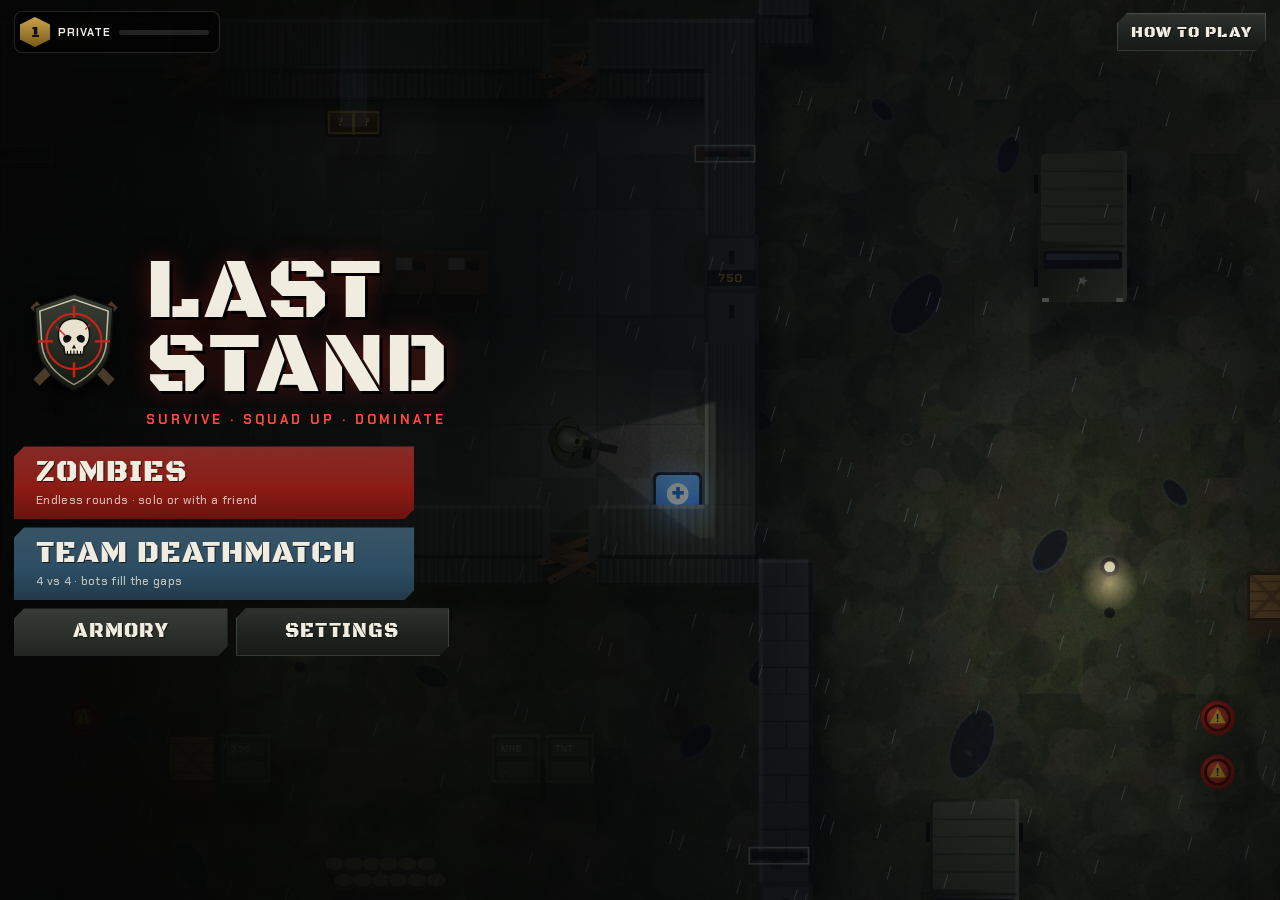
==== index.html @ ecd115bc "Last Stand: work in progress checkpoint Co-Authored-By: Claude Opus 5.5 <noreply@anthropic.com> Clau" ====
<!doctype html>
<html lang="en">
<head>
<meta charset="utf-8">
<meta name="viewport" content="width=device-width, initial-scale=1, maximum-scale=1, user-scalable=no, viewport-fit=cover">
<title>Last Stand</title>
<meta name="description" content="Top-down zombie survival and team deathmatch shooter. Solo, two players on one screen, or online.">
<meta name="theme-color" content="#0b0d0c">
<meta name="apple-mobile-web-app-capable" content="yes">
<meta name="mobile-web-app-capable" content="yes">
<meta name="apple-mobile-web-app-status-bar-style" content="black-translucent">
<meta name="apple-mobile-web-app-title" content="Last Stand">
<link rel="manifest" href="manifest.webmanifest">
<link rel="icon" type="image/png" href="icons/favicon-64.png">
<link rel="apple-touch-icon" href="icons/icon-180.png">
<link rel="preload" href="fonts/blackops.woff2" as="font" type="font/woff2" crossorigin>
<style>
@font-face { font-family: "Black Ops One"; src: url("fonts/blackops.woff2") format("woff2"); font-display: block; }
@font-face { font-family: "Chakra Petch"; font-weight: 500; src: url("fonts/chakra-500.woff2") format("woff2"); font-display: swap; }
@font-face { font-family: "Chakra Petch"; font-weight: 700; src: url("fonts/chakra-700.woff2") format("woff2"); font-display: swap; }

:root {
  --ink: #0b0d0c; --panel: rgba(16, 19, 17, .9); --line: rgba(241, 236, 224, .14);
  --red: #c8231b; --red2: #ff4a3a; --steel: #3d6b8a; --gold: #ffd23f; --olive: #5d6b3e; --bone: #f1ece0; --mute: #9a9c8e;
  --sl: env(safe-area-inset-left, 0px); --sr: env(safe-area-inset-right, 0px); --st: env(safe-area-inset-top, 0px); --sb: env(safe-area-inset-bottom, 0px);
}
* { box-sizing: border-box; -webkit-tap-highlight-color: transparent; }
html, body { margin: 0; height: 100%; overflow: hidden; background: var(--ink); color: var(--bone); font-family: "Chakra Petch", system-ui, sans-serif; overscroll-behavior: none; touch-action: none; -webkit-user-select: none; user-select: none; -webkit-touch-callout: none; }
canvas#game { position: fixed; inset: 0; width: 100%; height: 100%; display: block; background: #000; }
.hidden { display: none !important; }
button { touch-action: manipulation; font-family: inherit; }

/* ---------- screens ---------- */
.screen { position: fixed; inset: 0; display: flex; flex-direction: column; padding: calc(10px + var(--st)) calc(14px + var(--sr)) calc(10px + var(--sb)) calc(14px + var(--sl));
  background: linear-gradient(90deg, rgba(5,6,5,.94), rgba(5,6,5,.8) 55%, rgba(5,6,5,.55)); }
#scr-title { background: linear-gradient(90deg, rgba(4,5,4,.92) 0%, rgba(4,5,4,.7) 42%, rgba(4,5,4,.05) 78%); }
.screen > * { position: relative; }
.topbar { display: flex; align-items: center; gap: 10px; min-height: 44px; flex: none; }
.topbar h2 { margin: 0; flex: 1; font: 400 clamp(22px, 4.6vh, 34px)/1 "Black Ops One", Impact, sans-serif; letter-spacing: 1px; text-shadow: 2px 2px 0 #000; }
.back { width: 44px; height: 44px; border-radius: 10px; border: 1px solid var(--line); background: rgba(255,255,255,.06); color: var(--bone); font: 400 28px "Black Ops One", sans-serif; line-height: 1; }
.scroll { flex: 1; min-height: 0; overflow-y: auto; -webkit-overflow-scrolling: touch; touch-action: pan-y; padding: 6px 2px 10px; }
.footer { flex: none; display: flex; gap: 10px; align-items: center; padding-top: 8px; border-top: 1px solid var(--line); }
.footer .desc { flex: 1; font-size: 12px; color: var(--mute); line-height: 1.35; }

.btn { --c: #2b2f2a; position: relative; border: 0; padding: 0 22px; height: 48px; color: var(--bone); font: 400 20px/1 "Black Ops One", Impact, sans-serif; letter-spacing: 1px; cursor: pointer;
  background: linear-gradient(180deg, color-mix(in srgb, var(--c) 80%, #fff 8%), var(--c) 60%, color-mix(in srgb, var(--c) 75%, #000)); clip-path: polygon(10px 0, 100% 0, 100% calc(100% - 10px), calc(100% - 10px) 100%, 0 100%, 0 10px);
  text-shadow: 1px 1px 0 rgba(0,0,0,.6); transition: transform .08s, filter .1s; }
.btn:active { transform: scale(.96); filter: brightness(1.15); }
.btn.sm { height: 38px; font-size: 16px; padding: 0 14px; }
.btn.red { --c: #8c1a14; } .btn.steel { --c: #2c4d63; } .btn.ghost { --c: #1e221e; box-shadow: inset 0 0 0 1px var(--line); }
.btn.danger { color: #ff8a7a; }
.btn.big { height: auto; padding: 12px 22px 11px; display: flex; flex-direction: column; align-items: flex-start; gap: 4px; text-align: left; }
.btn.big span { font-size: clamp(22px, 4.8vh, 30px); }
.btn.big em { font: 500 12px "Chakra Petch", sans-serif; font-style: normal; letter-spacing: .3px; color: rgba(241,236,224,.75); text-shadow: none; }
.btn[disabled] { filter: grayscale(.8) brightness(.6); }

/* ---------- title ---------- */
.title-wrap { flex: 1; display: flex; align-items: center; min-height: 0; }
.title-left { display: flex; flex-direction: column; gap: clamp(8px, 2.2vh, 18px); max-width: min(460px, 52vw); }
.brand { display: flex; align-items: center; gap: 12px; }
.emblem { width: clamp(64px, 17vh, 120px); flex: none; filter: drop-shadow(0 4px 10px rgba(0,0,0,.8)); }
.emblem svg { width: 100%; height: auto; display: block; }
.logo { margin: 0; font: 400 clamp(40px, 12vh, 86px)/.86 "Black Ops One", Impact, sans-serif; letter-spacing: 2px; color: var(--bone);
  text-shadow: 3px 3px 0 #000, 0 0 24px rgba(200,35,27,.35); }
.logo small { display: block; margin-top: 8px; font: 700 clamp(9px, 1.9vh, 13px) "Chakra Petch", sans-serif; letter-spacing: 3px; color: var(--red2); text-shadow: none; }
.menu { display: flex; flex-direction: column; gap: 8px; }
.menu .btn.big { width: min(400px, 46vw); }
.menu .row { display: flex; gap: 8px; }
.menu .row .btn { flex: 1; }
.best { font: 700 12px "Chakra Petch"; letter-spacing: 1.5px; color: var(--gold); min-height: 14px; }
.rankchip { display: flex; align-items: center; gap: 8px; padding: 5px 10px 5px 5px; border-radius: 8px; background: rgba(0,0,0,.55); border: 1px solid var(--line); }
.rankchip .rk { width: 30px; height: 30px; display: grid; place-items: center; font: 400 16px "Black Ops One"; background: linear-gradient(180deg, #c9a34a, #7a5a1a); color: #111; clip-path: polygon(50% 0, 100% 25%, 100% 75%, 50% 100%, 0 75%, 0 25%); }
.rankchip .rn { font: 700 11px "Chakra Petch"; letter-spacing: 1px; }
.rb { width: 90px; height: 5px; background: rgba(255,255,255,.12); border-radius: 3px; overflow: hidden; }
.rb i { display: block; height: 100%; background: linear-gradient(90deg, #c9a34a, #ffd23f); }
.rb.big { width: 100%; height: 8px; }

/* ---------- setup ---------- */
.setup { display: grid; grid-template-columns: minmax(0, 1.25fr) minmax(0, 1fr); gap: 16px; align-content: start; }
.opts .row { display: flex; align-items: center; gap: 10px; margin-bottom: 8px; flex-wrap: wrap; }
.opts label, .maps > label { width: 86px; flex: none; font: 700 11px "Chakra Petch"; letter-spacing: 1.5px; color: var(--mute); }
.maps > label { display: block; width: auto; margin-bottom: 6px; }
.seg { display: inline-flex; border: 1px solid var(--line); border-radius: 8px; overflow: hidden; background: rgba(0,0,0,.35); flex-wrap: wrap; }
.seg button { border: 0; background: transparent; color: var(--mute); font: 700 12px "Chakra Petch"; letter-spacing: .8px; padding: 9px 11px; min-height: 38px; }
.seg button.on { background: var(--red); color: #fff; }
.opchips { display: flex; gap: 6px; flex-wrap: wrap; flex: 1; }
.opc { display: flex; flex-direction: column; align-items: center; gap: 2px; width: 62px; padding: 4px 2px 5px; border-radius: 8px; border: 1px solid var(--line); background: rgba(0,0,0,.35); color: var(--bone); font: 700 9px "Chakra Petch"; letter-spacing: .5px; }
.opc.on { border-color: var(--gold); box-shadow: 0 0 0 2px rgba(255,210,63,.25); }
.opc.lock { opacity: .45; }
.opface img { width: 38px; height: 38px; display: block; }
.lo { flex: 1; display: flex; flex-direction: column; gap: 5px; }
.gl { display: flex; gap: 5px; flex-wrap: wrap; }
.gun { border: 1px solid var(--line); background: rgba(0,0,0,.35); color: var(--bone); font: 700 11px "Chakra Petch"; padding: 7px 9px; border-radius: 6px; min-height: 34px; }
.gun.on { background: var(--steel); border-color: #7ab0d0; }
.gun.lock { opacity: .45; }
.mapgrid { display: grid; grid-template-columns: 1fr; gap: 8px; }
.mapcard { display: grid; grid-template-columns: 112px 1fr; grid-template-rows: auto auto auto; column-gap: 10px; text-align: left; padding: 6px; border-radius: 10px; border: 2px solid var(--line); background: var(--panel); color: var(--bone); }
.mapcard.sel { border-color: var(--gold); }
.mthumb { grid-row: 1 / 4; border-radius: 6px; overflow: hidden; }
.mthumb img { width: 112px; height: 70px; display: block; image-rendering: pixelated; }
.mapcard b { font: 400 17px "Black Ops One"; letter-spacing: 1px; align-self: end; }
.mapcard small { font-size: 11px; color: var(--mute); }
.mapcard em { font: 700 10px "Chakra Petch"; font-style: normal; color: var(--gold); letter-spacing: 1px; }

/* ---------- armory ---------- */
#arm-body h4 { margin: 10px 0 6px; font: 400 16px "Black Ops One"; letter-spacing: 1px; color: var(--red2); }
.agrid { display: grid; grid-template-columns: repeat(auto-fill, minmax(150px, 1fr)); gap: 8px; }
.acard { padding: 8px; border-radius: 10px; border: 1px solid var(--line); background: var(--panel); display: flex; flex-direction: column; gap: 3px; }
.acard.sel { border-color: var(--gold); }
.acard.lock { opacity: .5; }
.acard b { font: 400 14px "Black Ops One"; letter-spacing: .5px; }
.acard small { font-size: 10.5px; color: var(--mute); line-height: 1.3; }
.acard .opface img { width: 48px; height: 48px; }
.st { display: grid; grid-template-columns: 62px 1fr; align-items: center; gap: 6px; font: 700 9px "Chakra Petch"; color: var(--mute); }
.st i { height: 5px; background: rgba(255,255,255,.1); border-radius: 3px; overflow: hidden; }
.st i b { display: block; height: 100%; background: var(--bone); }
.rec { font-size: 12px; line-height: 1.6; color: var(--bone); }

/* ---------- results ---------- */
.results { display: flex; flex-direction: column; align-items: center; gap: 8px; text-align: center; }
.bigline { font: 400 clamp(30px, 9vh, 58px)/1 "Black Ops One"; letter-spacing: 2px; color: var(--red2); text-shadow: 3px 3px 0 #000; margin-top: 4px; }
.bigline.good { color: #6fd06a; } .bigline.bad { color: var(--red2); }
.results .sub { font-size: 13px; color: var(--bone); letter-spacing: .5px; }
.results .new { color: var(--gold); font-weight: 700; }
.sb { border-collapse: collapse; font-size: 12px; min-width: 280px; background: rgba(0,0,0,.4); border-radius: 8px; overflow: hidden; }
.sb th { font: 700 10px "Chakra Petch"; letter-spacing: 1px; color: var(--mute); padding: 6px 8px; text-align: right; }
.sb th:first-child, .sb td:first-child { text-align: left; }
.sb td { padding: 5px 8px; text-align: right; border-top: 1px solid var(--line); }
.sb tr.me td { color: var(--gold); font-weight: 700; }
.sb.t0 th:first-child { color: #6fb0ff; } .sb.t1 th:first-child { color: #ff7a6a; }
.two { display: flex; gap: 10px; flex-wrap: wrap; justify-content: center; }
.xp { width: min(420px, 90%); margin-top: 6px; }
.xpl { display: flex; justify-content: space-between; font: 700 12px "Chakra Petch"; margin-bottom: 4px; }
.xpl span:first-child { color: var(--gold); }
.rankup { margin-top: 6px; font: 700 12px "Chakra Petch"; color: var(--gold); letter-spacing: .5px; }

/* ---------- loading / modal / toasts ---------- */
#loading { position: fixed; inset: 0; display: flex; flex-direction: column; align-items: center; justify-content: center; gap: 12px; background: #060706; z-index: 20; }
#loading .lt { font: 400 28px "Black Ops One"; letter-spacing: 3px; }
#loading .lb { width: 200px; height: 4px; background: rgba(255,255,255,.1); overflow: hidden; }
#loading .lb i { display: block; width: 40%; height: 100%; background: var(--red); animation: load 1s linear infinite; }
@keyframes load { from { transform: translateX(-100%); } to { transform: translateX(250%); } }
#loading .tip { font-size: 12px; color: var(--mute); max-width: 80vw; text-align: center; }
#modal { position: fixed; inset: 0; z-index: 30; display: flex; align-items: center; justify-content: center; background: rgba(0,0,0,.6); padding: calc(10px + var(--st)) calc(12px + var(--sr)) calc(10px + var(--sb)) calc(12px + var(--sl)); }
.mbox { width: min(420px, 100%); max-height: 100%; overflow-y: auto; touch-action: pan-y; background: linear-gradient(180deg, #171b18, #0e100e); border: 1px solid var(--line); border-radius: 12px; padding: 16px 18px; box-shadow: 0 20px 60px rgba(0,0,0,.6); }
.mbox.wide { width: min(620px, 100%); }
.mbox h3 { margin: 0 0 8px; font: 400 24px "Black Ops One"; letter-spacing: 1px; color: var(--bone); }
.mbox p { font-size: 13px; line-height: 1.45; margin: 6px 0; }
.mbox .mute, .mute { color: var(--mute); font-size: 12px; }
.mbox textarea { width: 100%; height: 74px; background: #050605; color: var(--gold); border: 1px solid var(--line); border-radius: 6px; font: 11px/1.3 monospace; padding: 6px; resize: none; touch-action: auto; -webkit-user-select: text; user-select: text; }
.acts { display: flex; gap: 8px; flex-wrap: wrap; margin-top: 12px; }
.acts.col { flex-direction: column; } .acts.col .btn { width: 100%; }
.srow { display: flex; align-items: center; justify-content: space-between; gap: 10px; margin: 8px 0; }
.srow > span { font: 700 12px "Chakra Petch"; letter-spacing: 1px; color: var(--mute); }
.help p { font-size: 12.5px; }
.codebox { font: 400 46px "Black Ops One"; letter-spacing: 10px; text-align: center; color: var(--gold); margin: 8px 0; }
.codein { width: 100%; font: 400 34px "Black Ops One"; letter-spacing: 10px; text-align: center; background: #050605; color: var(--gold); border: 1px solid var(--line); border-radius: 8px; padding: 8px; text-transform: uppercase; -webkit-user-select: text; user-select: text; touch-action: auto; }
.toast { position: fixed; left: 50%; bottom: calc(24px + var(--sb)); transform: translateX(-50%); background: rgba(0,0,0,.85); border: 1px solid var(--line); padding: 8px 14px; border-radius: 8px; font: 700 12px "Chakra Petch"; letter-spacing: 1px; z-index: 40; transition: opacity .5s; }
.toast.out { opacity: 0; }
#install { position: fixed; left: 50%; top: calc(8px + var(--st)); transform: translateX(-50%); z-index: 25; display: flex; gap: 10px; align-items: center; background: rgba(0,0,0,.88); border: 1px solid var(--line); border-radius: 10px; padding: 8px 12px; font-size: 12px; max-width: 92vw; }
#install button, #upd button { border: 0; background: var(--red); color: #fff; font: 700 12px "Chakra Petch"; padding: 7px 12px; border-radius: 6px; }
#upd { position: fixed; left: 50%; bottom: calc(10px + var(--sb)); transform: translateX(-50%); z-index: 26; display: flex; gap: 12px; align-items: center; background: #13361c; border: 1px solid #3a8a4a; border-radius: 10px; padding: 8px 10px 8px 14px; font: 700 13px "Chakra Petch"; box-shadow: 0 8px 30px rgba(0,0,0,.6); }
#upd button { background: #2bd96a; color: #06200f; }
.wnbox { width: min(640px, 100%); }
.wn { margin: 0; padding-left: 18px; font-size: 12.5px; line-height: 1.45; }
.wnfoot { display: flex; align-items: center; justify-content: space-between; gap: 10px; margin-top: 10px; font-size: 11px; color: var(--mute); }

/* ---------- portrait / small screens ---------- */
@media (orientation: portrait) {
  #scr-title { background: linear-gradient(180deg, rgba(4,5,4,.6) 0%, rgba(4,5,4,.85) 45%, rgba(4,5,4,.92) 100%); }
  .title-wrap { align-items: flex-end; padding-bottom: 6vh; }
  .title-left { max-width: 100%; width: 100%; }
  .menu .btn.big { width: 100%; }
  .setup { grid-template-columns: 1fr; }
  .opts label { width: 100%; }
}
@media (max-height: 430px) and (orientation: landscape) {
  .btn.big { padding: 8px 16px 7px; } .btn.big em { font-size: 11px; }
  .menu { gap: 6px; } .btn { height: 42px; }
  .logo small { margin-top: 4px; }
  .mapcard { grid-template-columns: 96px 1fr; } .mthumb img { width: 96px; height: 60px; }
  .opts .row { margin-bottom: 6px; }
}

</style>
</head>
<body>
<canvas id="game"></canvas>

<section id="scr-title" class="screen hidden">
  <div class="topbar"><div id="rank-chip" class="rankchip"></div><div style="flex:1"></div><button class="btn sm ghost" data-act="help">HOW TO PLAY</button></div>
  <div class="title-wrap">
    <div class="title-left">
      <div class="brand"><div id="emblem" class="emblem"></div><h1 class="logo">LAST<br>STAND<small>SURVIVE · SQUAD UP · DOMINATE</small></h1></div>
      <div class="menu">
        <button class="btn big red" data-act="zombies"><span>ZOMBIES</span><em>Endless rounds · solo or with a friend</em></button>
        <button class="btn big steel" data-act="tdm"><span>TEAM DEATHMATCH</span><em>4 vs 4 · bots fill the gaps</em></button>
        <div class="row"><button class="btn" data-act="armory">ARMORY</button><button class="btn ghost" data-act="settings">SETTINGS</button></div>
      </div>
      <div class="best" id="title-best"></div>
    </div>
  </div>
</section>

<section id="scr-setup" class="screen hidden">
  <div class="topbar"><button class="back" data-act="back">‹</button><h2 id="setup-h">ZOMBIES</h2></div>
  <div class="scroll setup">
    <div class="opts" id="setup-opts"></div>
    <div class="maps"><label>MAP</label><div class="mapgrid" id="setup-maps"></div></div>
  </div>
  <div class="footer"><div class="desc" id="setup-desc"></div><button class="btn red" id="setup-go">DEPLOY ›</button></div>
</section>

<section id="scr-armory" class="screen hidden">
  <div class="topbar"><button class="back" data-act="back">‹</button><h2>ARMORY</h2></div>
  <div class="scroll" id="arm-body"></div>
</section>

<section id="scr-results" class="screen hidden">
  <div class="scroll results" id="res-body"></div>
  <div class="footer"><div class="desc"></div><button class="btn ghost" data-act="menu">MENU</button><button class="btn red" data-act="again">PLAY AGAIN</button></div>
</section>

<div id="loading" class="hidden"><div class="lt">DEPLOYING…</div><div class="lb"><i></i></div><div class="tip"></div></div>
<div id="modal" class="hidden"><div class="mbox"></div></div>
<div id="install" class="hidden"></div>
<div id="upd" class="hidden"><span>New update available</span><button>UPDATE</button></div>

<script>
// ===== core.js =====
"use strict";
/* Core helpers shared by every module. */
const TAU = Math.PI * 2;
const clamp = (v, a, b) => (v < a ? a : v > b ? b : v);
const lerp = (a, b, t) => a + (b - a) * t;
const sign = (v) => (v < 0 ? -1 : v > 0 ? 1 : 0);
const rnd = (a = 1, b) => (b === undefined ? Math.random() * a : a + Math.random() * (b - a));
const rndi = (a, b) => Math.floor(rnd(a, b + 1));
const pick = (arr) => arr[(Math.random() * arr.length) | 0];
const easeOut = (t) => 1 - (1 - t) * (1 - t);
const dist = (ax, ay, bx, by) => Math.hypot(bx - ax, by - ay);
const dist2 = (ax, ay, bx, by) => (bx - ax) * (bx - ax) + (by - ay) * (by - ay);
const angTo = (ax, ay, bx, by) => Math.atan2(by - ay, bx - ax);
// shortest signed difference between two angles
const angDiff = (a, b) => { let d = (b - a) % TAU; if (d > Math.PI) d -= TAU; if (d < -Math.PI) d += TAU; return d; };
const turnTo = (a, b, max) => { const d = angDiff(a, b); return a + clamp(d, -max, max); };
const $ = (s, r = document) => r.querySelector(s);
const $$ = (s, r = document) => Array.from(r.querySelectorAll(s));

// Seeded RNG (mulberry32) so maps decorate the same way on every device (online play shares a seed).
function rng(seed) {
  let a = seed >>> 0;
  return function () {
    a = (a + 0x6d2b79f5) | 0;
    let t = Math.imul(a ^ (a >>> 15), 1 | a);
    t = (t + Math.imul(t ^ (t >>> 7), 61 | t)) ^ t;
    return ((t ^ (t >>> 14)) >>> 0) / 4294967296;
  };
}
// Hash two ints into 0..1 (deterministic texture noise).
function hash2(x, y, s = 0) {
  let h = (x * 374761393 + y * 668265263 + s * 2147483647) | 0;
  h = Math.imul(h ^ (h >>> 13), 1274126177);
  return ((h ^ (h >>> 16)) >>> 0) / 4294967296;
}

function makeCanvas(w, h) {
  const c = document.createElement("canvas");
  c.width = Math.max(1, Math.round(w));
  c.height = Math.max(1, Math.round(h));
  return c;
}

function hexToRgb(hex) {
  const n = parseInt(hex.slice(1), 16);
  return [(n >> 16) & 255, (n >> 8) & 255, n & 255];
}
function mix(h1, h2, t) {
  const a = hexToRgb(h1), b = hexToRgb(h2);
  const r = a.map((v, i) => Math.round(lerp(v, b[i], t)));
  return "#" + r.map((v) => v.toString(16).padStart(2, "0")).join("");
}
function shade(hex, amt) { return amt < 0 ? mix(hex, "#000000", -amt) : mix(hex, "#ffffff", amt); }
function rgba(hex, a) { const [r, g, b] = hexToRgb(hex); return `rgba(${r},${g},${b},${a})`; }

/* Style: "standard" (no blood: hits kick up dust, zombies crumble to ash) or "gritty" (blood, gore, bodies stay a while).
   Chosen in Settings, stored in save.settings.tone. It only changes how things LOOK on this device, never the rules,
   so two players online can each use their own. Standard is the default (friends may play). */
let TONE = "standard";
function setTone(t) {
  TONE = t === "gritty" ? "gritty" : "standard";
  if (document.body) document.body.classList.toggle("gritty", TONE === "gritty");
}
const GRITTY = () => TONE === "gritty";

const IS_TOUCH = "ontouchstart" in window || navigator.maxTouchPoints > 0;
const now = () => performance.now() / 1000;
const STEP = 1 / 60;            // fixed simulation step
const TILE = 40;                // world units per map tile

// ===== data.js =====
/* Game data: weapons, perks, enemies, power-ups, ranks, operators. Every number here is a tuning knob. */

/* WEAPONS
   dmg      damage per bullet in Team Deathmatch (players have 100 HP there)
   zdmg     damage per bullet against zombies (defaults to dmg * ZMUL). Zombie HP grows every round.
   rpm      rounds per minute; auto = keeps firing while you hold the trigger (semi-autos fire at their max rate too)
   mag/res  magazine size / reserve ammo; reload in seconds
   range    full damage out to this distance (world units; one map tile = 40), then falls to `falloff` × damage
   spread   bullet cone (radians, ± half), kick adds spread per shot while firing
   mob      movement speed multiplier while carrying it
   pierce   how many enemies one bullet can pass through
   crit     chance of a critical (head) shot: ×2 damage, extra points against zombies
   cost     wall-buy price (zombies), 0 = not on walls. box = weight in the mystery box (0 = never)
   rank     Team Deathmatch loadout unlock rank. slot "p" primary, "s" secondary
   cls      sound + look family. up = the Forge-upgraded version (zombies only) */
const ZMUL = 3.5;
const WEAPONS = {
  p9:      { name: "P9 Pistol", cls: "pistol", slot: "s", dmg: 28, zdmg: 60, rpm: 380, auto: false, mag: 12, res: 72, reload: 1.35, range: 420, falloff: 0.65, spread: 0.035, kick: 0.012, mob: 1.0, pierce: 1, crit: 0.15, cost: 0, box: 0, rank: 1,
             up: { name: "Hellfire P9", zdmg: 260, mag: 16, res: 160, boom: 46, col: "#ff7a2a" } },
  magnum:  { name: ".44 Magnum", cls: "magnum", slot: "s", dmg: 75, rpm: 150, auto: false, mag: 6, res: 48, reload: 2.1, range: 520, falloff: 0.75, spread: 0.02, kick: 0.05, mob: 1.0, pierce: 2, crit: 0.25, cost: 0, box: 3, rank: 9,
             up: { name: "Judgment .44", zdmg: 900, mag: 8, res: 96, col: "#ffd23f" } },
  mx5:     { name: "MX5 SMG", cls: "smg", slot: "p", dmg: 24, rpm: 820, auto: true, mag: 32, res: 192, reload: 1.75, range: 300, falloff: 0.55, spread: 0.07, kick: 0.006, mob: 1.06, pierce: 1, crit: 0.1, cost: 1000, box: 4, rank: 1,
             up: { name: "MX5 Reaper", zdmg: 190, mag: 48, res: 336, col: "#7affb4" } },
  r4:      { name: "R4 Carbine", cls: "rifle", slot: "p", dmg: 27, rpm: 720, auto: true, mag: 30, res: 180, reload: 2.0, range: 520, falloff: 0.72, spread: 0.045, kick: 0.005, mob: 0.98, pierce: 1, crit: 0.12, cost: 1200, box: 4, rank: 2,
             up: { name: "R4 Valkyrie", zdmg: 220, mag: 45, res: 315, col: "#6fd6ff" } },
  k74:     { name: "K-74 Rifle", cls: "ak", slot: "p", dmg: 34, rpm: 600, auto: true, mag: 30, res: 180, reload: 2.25, range: 560, falloff: 0.72, spread: 0.06, kick: 0.007, mob: 0.95, pierce: 1, crit: 0.12, cost: 1400, box: 4, rank: 4,
             up: { name: "K-74 Wolfsbane", zdmg: 270, mag: 45, res: 315, col: "#c38bff" } },
  sg12:    { name: "SG-12 Pump", cls: "shotgun", slot: "p", dmg: 19, pellets: 8, rpm: 72, auto: false, mag: 6, res: 48, reload: 2.5, range: 170, falloff: 0.3, spread: 0.19, kick: 0.0, mob: 0.96, pierce: 1, crit: 0, cost: 600, box: 3, rank: 6,
             up: { name: "SG-12 Cerberus", zdmg: 200, mag: 10, res: 90, col: "#ff5a5a" } },
  sweeper: { name: "Sweeper Auto-12", cls: "shotgun", slot: "p", dmg: 15, pellets: 7, rpm: 230, auto: true, mag: 10, res: 60, reload: 2.7, range: 150, falloff: 0.3, spread: 0.22, kick: 0.01, mob: 0.93, pierce: 1, crit: 0, cost: 0, box: 3, rank: 17,
             up: { name: "Typhoon-12", zdmg: 160, mag: 20, res: 120, col: "#ff9a3a" } },
  dmr:     { name: "Marksman DMR", cls: "dmr", slot: "p", dmg: 60, rpm: 330, auto: false, mag: 12, res: 96, reload: 2.3, range: 820, falloff: 0.9, spread: 0.012, kick: 0.02, mob: 0.94, pierce: 2, crit: 0.3, cost: 500, box: 2, rank: 8,
             up: { name: "Deadeye DMR", zdmg: 520, mag: 20, res: 180, col: "#9ff0ff" } },
  hammer:  { name: "Hammer LMG", cls: "lmg", slot: "p", dmg: 32, rpm: 650, auto: true, mag: 100, res: 300, reload: 4.2, range: 560, falloff: 0.72, spread: 0.08, kick: 0.004, mob: 0.85, pierce: 2, crit: 0.1, cost: 1750, box: 4, rank: 11,
             up: { name: "Warhammer", zdmg: 260, mag: 150, res: 600, col: "#ffcf3a" } },
  longbow: { name: "Longbow Sniper", cls: "sniper", slot: "p", dmg: 140, rpm: 48, auto: false, mag: 5, res: 40, reload: 3.0, range: 1500, falloff: 1, spread: 0.004, kick: 0.0, mob: 0.88, pierce: 5, crit: 0.5, cost: 0, box: 3, rank: 14, moveSpread: 0.07,
             up: { name: "Widowmaker", zdmg: 4200, mag: 8, res: 80, col: "#ff4dd2" } },
  thumper: { name: "Thumper Launcher", cls: "launcher", slot: "p", dmg: 150, rpm: 70, auto: false, mag: 6, res: 24, reload: 3.4, range: 900, falloff: 1, spread: 0.02, kick: 0, mob: 0.9, pierce: 1, crit: 0, cost: 0, box: 2, rank: 20, explosive: { r: 120, zdmg: 1100, speed: 760 },
             up: { name: "Thunder Drum", zdmg: 3000, mag: 10, res: 50, col: "#ff6a2a" } },
  volt:    { name: "Volt Caster", cls: "volt", slot: "p", dmg: 999, zdmg: 99999, rpm: 90, auto: false, mag: 4, res: 24, reload: 2.8, range: 900, falloff: 1, spread: 0, kick: 0, mob: 1.0, pierce: 1, crit: 0, cost: 0, box: 1, rank: 99, chains: 5, zombiesOnly: true,
             up: { name: "Storm Caster", mag: 8, res: 56, chains: 10, col: "#7ad7ff" } },
};
const WEAPON_IDS = Object.keys(WEAPONS);
for (const id of WEAPON_IDS) { const w = WEAPONS[id]; w.id = id; if (!w.zdmg) w.zdmg = w.dmg * ZMUL; }
const KNIFE = { zdmg: 150, dmg: 100, range: 64, arc: 1.25, cd: 0.55, lunge: 90 };
const FRAG = { fuse: 1.7, r: 150, dmg: 160, zdmg: 1200, speed: 520, max: 4 };

/* PERKS (zombies). power: needs the power switch on first. */
const PERKS = {
  iron:  { name: "IRONHIDE", desc: "Take more hits: 250 health", cost: 2500, col: "#d6332f", power: true },
  quick: { name: "QUICKHANDS", desc: "Reload twice as fast", cost: 3000, col: "#2fb35a", power: true },
  rapid: { name: "RAPID FIRE", desc: "Shoot 33% faster", cost: 2000, col: "#e8a32a", power: true },
  wind:  { name: "SECOND WIND", desc: "Solo: get back up when you go down (3 uses). Co-op: revive twice as fast", cost: 1500, soloCost: 500, col: "#3a8bff", power: false },
  swift: { name: "SWIFT BOOTS", desc: "Move 15% faster", cost: 2000, col: "#b56bff", power: true },
};
const PERK_IDS = Object.keys(PERKS);
const MAX_PERKS = 4;

/* ZOMBIE TYPES. hp is a multiple of the round's base health (see zombieHp). spd in units/second (players ~170). */
const ZTYPES = {
  walker:  { hp: 1, r: 13, dmg: 50, reach: 32, windup: 0.5, cd: 1.1, pts: 50 },
  soldier: { hp: 1.45, r: 14, dmg: 50, reach: 32, windup: 0.5, cd: 1.1, pts: 70, drop: 0.4 },
  exploder:{ hp: 0.75, r: 16, dmg: 0, reach: 40, windup: 0.6, cd: 2, pts: 80, boom: { r: 105, pdmg: 60, zdmg: 900 } },
  brute:   { hp: 6, r: 17, draw: 23, dmg: 90, reach: 42, windup: 0.6, cd: 1.6, pts: 300, charge: 330 },
  hound:   { hp: 0.4, r: 12, dmg: 25, reach: 30, windup: 0.32, cd: 1.0, pts: 60 },
};
function zombieHp(round) { return round <= 9 ? 100 + 80 * (round - 1) : 740 * Math.pow(1.1, round - 9); }
// zombies per round (1 player). Co-op ×1.6. On screen at once is capped (ZCAP) so phones stay smooth.
function zombieCount(round, players) { return Math.floor((players > 1 ? 1.6 : 1) * (4 + 2.2 * round + 0.06 * round * round)); }
const ZCAP = 20;            // solo; co-op allows 26
const HOUND_EVERY = 5;           // every 5th round is a hound round
const POINTS = { hit: 10, kill: 50, crit: 100, knife: 130, board: 10, boardMax: 500, revive: 100, nuke: 400, start: 500 };
const BOX_COST = 950, FORGE_COST = 5000, FIRESALE_BOX = 10;

/* POWER-UPS dropped by zombies */
const POWERUPS = {
  ammo:   { name: "MAX AMMO", col: "#7cff5a", w: 22 },
  double: { name: "DOUBLE POINTS", col: "#ffd23f", w: 25, t: 30 },
  insta:  { name: "INSTA-KILL", col: "#ff5a5a", w: 22, t: 30 },
  nuke:   { name: "NUKE", col: "#ffffff", w: 13 },
  barrier:{ name: "BARRIER", col: "#5ad1ff", w: 10 },
  sale:   { name: "FIRE SALE", col: "#ff8a1c", w: 8, t: 30 },
};
const DROP = { chance: 0.026, maxPerRound: 4, gap: 7 };

/* TEAM DEATHMATCH */
const TDM = { size: 4, scoreLimit: 40, time: 360, respawn: 3, protect: 2, hp: 100, regenDelay: 4.5, regenRate: 40 };
const STREAKS = [
  { id: "recon", kills: 4, name: "RECON DRONE", desc: "Shows every enemy on your map for 30 s", t: 30 },
  { id: "air", kills: 7, name: "AIRSTRIKE", desc: "Shells rain down on the enemy", t: 0 },
];
const BOT_NAMES = ["Kowalski", "Reyes", "Mako", "Tank", "Doc", "Sparks", "Ghost", "Rook", "Bishop", "Havoc", "Vega", "Ozzy", "Jinx", "Talon", "Brick", "Rio",
  "Nomad", "Viper", "Mason", "Sully", "Kilo", "Fox", "Duke", "Patch", "Spike", "Moose", "Dutch", "Raven", "Zulu", "Cobra"];
const DIFF = {
  recruit: { name: "RECRUIT", react: 0.75, aimErr: 0.19, burst: 0.32, track: 3.0, hpMul: 1 },
  regular: { name: "REGULAR", react: 0.5, aimErr: 0.12, burst: 0.5, track: 4.2, hpMul: 1 },
  veteran: { name: "VETERAN", react: 0.27, aimErr: 0.065, burst: 0.8, track: 6.5, hpMul: 1 },
};

/* OPERATORS (looks only). rank = unlock rank. */
const OPERATORS = [
  { id: "hawk", name: "HAWK", desc: "Squad leader. Helmet, olive fatigues.", head: "helmet", skin: "#c99b77", cloth: "#4f5a3a", vest: "#3a4130", accent: "#c8a24a", rank: 1 },
  { id: "nova", name: "NOVA", desc: "Combat medic. Ponytail, field cap.", head: "ponytail", skin: "#e2b493", cloth: "#5b6470", vest: "#363c45", accent: "#e05a5a", hair: "#3b2416", rank: 1 },
  { id: "ranger", name: "RANGER", desc: "Scout. Boonie hat, desert camo.", head: "boonie", skin: "#8d5f3e", cloth: "#9a8460", vest: "#6d5e44", accent: "#e0c070", rank: 1 },
  { id: "viper", name: "VIPER", desc: "Night ops. Balaclava, all black.", head: "balaclava", skin: "#2a2a2c", cloth: "#232427", vest: "#17181a", accent: "#7aff7a", rank: 5 },
  { id: "bishop", name: "BISHOP", desc: "Comms. Headset and backwards cap.", head: "cap", skin: "#5a3a26", cloth: "#3e4a5c", vest: "#2c3442", accent: "#5ad1ff", hair: "#111", rank: 10 },
  { id: "wraith", name: "WRAITH", desc: "Legend. Skull mask, hood.", head: "skull", skin: "#d8d2c4", cloth: "#2d2b2a", vest: "#1d1c1b", accent: "#ff3b3b", rank: 15 },
];
const TEAM_COL = ["#3d8bff", "#ff4a3d"];
const TEAM_NAME = ["TASK FORCE", "VULTURES"];

/* RANKS: XP needed for each rank (cumulative). */
const RANK_NAMES = ["", "PRIVATE", "PRIVATE II", "PRIVATE FIRST CLASS", "LANCE CORPORAL", "CORPORAL", "CORPORAL II", "SERGEANT", "SERGEANT II", "STAFF SERGEANT", "GUNNERY SERGEANT",
  "MASTER SERGEANT", "FIRST SERGEANT", "SERGEANT MAJOR", "WARRANT OFFICER", "SECOND LIEUTENANT", "FIRST LIEUTENANT", "CAPTAIN", "CAPTAIN II", "MAJOR", "MAJOR II",
  "LIEUTENANT COLONEL", "COLONEL", "COLONEL II", "BRIGADIER GENERAL", "MAJOR GENERAL", "LIEUTENANT GENERAL", "GENERAL", "GENERAL II", "GENERAL III", "COMMANDER"];
const MAX_RANK = RANK_NAMES.length - 1;
function xpForRank(r) { return r <= 1 ? 0 : Math.round(350 * (r - 1) + 45 * (r - 1) * (r - 1)); }
function rankOf(xp) { let r = 1; while (r < MAX_RANK && xp >= xpForRank(r + 1)) r++; return r; }
const XP = { zKill: 10, zRound: 60, tKill: 50, tWin: 250, tMatch: 100, streak: 75 };

// ===== maps.js =====
/* MAPS. Each map is a 64 × 40 grid of tiles (one tile = 40 world units). Edit the ASCII rows directly.
   Legend:
     #  wall                     .  outdoor ground          ,  indoor floor          :  road / asphalt     =  pavement / concrete
     D  door or debris: ZOMBIES = bought with points to open; TEAM DEATHMATCH = always open
     W  window (zombies tear the boards off and climb in; players can't pass but can shoot through)
     c  crate / furniture (blocks movement and bullets)      v  vehicle (tiles in a block = one vehicle)
     o  low cover: sandbags / hay (blocks movement; bullets get through half the time unless you're right behind it)
     f  chain-link or wood fence (blocks movement, bullets and sight pass)    T  tree     k  corn (slows, hides you)
     b  explosive barrel   g  gravestone (low cover)   L  lamp (light)   ~  puddle
     Z  zombie spawn       B  mystery box spot          P  perk machine (types in order of reading, see `perks`)
     F  Forge (weapon upgrade)   S  power switch   1-6 wall gun (see `wall`)   @  zombies start
     A / R  Team Deathmatch spawns (Task Force / Vultures)
   Doors get a price from how far they are from the start: 750, then 1000, 1250, 1500. */
const ROWS = {
  outpost: [
    "################################################################",
    "#.......................#......S.......#.....................T.#",
    "#.....................T.#.Z..........P.#......Z................#",
    "#..###W#########........#.....o..o.....#.....................Z.#",
    "#..#P,,,,B,,,,,#........#.........L....#..vvv............vv....#",
    "#..#,,,,,,,,,,,#....bb..#.c............#..vvv............vv....#",
    "#..#,,,,,,,,,,,W........#......cc....c.#.................vv....#",
    "#..#,c,,c,,c,,,#........D......cc......D.......................#",
    "#..#,c,,c,,c,,,#........D...........Z..D.......................#",
    "#..#,,,,,,,,,,,W........#....L.........#......L....vvv.........#",
    "#..#,c,,c,,c,,,#.....Z..#..oo......oo..#...........vvv.........#",
    "#..#,,,,,,,,,,3#........#..............#.......................#",
    "#..######,,#####........#5............B#.......ooo.............#",
    "#.......................#..............#.b.....................#",
    "#.T.....................#..............#................Z....T.#",
    "#.............c.....cc...###W######W###.............L..........#",
    "#.....Z..................#,,,,,B,,,,,,#........................#",
    "#AA....c..........L......#1,,,,,,,,,,2#.....vv...............RR#",
    "#AA....c.................#,,,,,,,,,,,,#.....vv..........vvv..RR#",
    "#AA......................D,,,,cccc,,,,D.....vv..........vvv..RR#",
    "#AA.......ooo............D,,,,,,,,,,,,D......................RR#",
    "#AA...............c......#,,,,,@,,,,,,#..........oo..........RR#",
    "#AA...............c......#,,,,,,,,,,,,#.............ooo......RR#",
    "#...........cc...........#cc,,,,,,,,,P#........................#",
    "#........................###W######W###...................L..b.#",
    "#.b.....................#..............#.....L..c.......c......#",
    "#.........L....oo.......#.....L........#.......................#",
    "#...................Z...#.b..........Z.#.......b.####W###W####.#",
    "#.......................#...cc....cc...#.......b.#,,,,,,,,,,B#.#",
    "#...ooooooo...oooooo....#..............#..vv.....#,,,,vvv,,,,#.#",
    "#.......................#......oo.....6#..vv.....,,,,,vvv,,,,#.#",
    "#.......................D..............D..vv.....,,,,,vvv,,,,#.#",
    "#.......................D..............D.........,,,,,,,,,,,,#.#",
    "#................L......#...cc....cc...#.........#,,cc,,cc,,,#.#",
    "#.......................#..............#.........#,,,,,,,,,,,#.#",
    "#...ooooo....oooooo.....#......oo......#.........#,,,,,,,,,,,#.#",
    "#..Z....................#..Z.........b.#...Z.....#4,,,,,,,,,P#.#",
    "#.T.........Z........T..#........L..Z..#.T.......#############.#",
    "#..........T............#.P....F.......#......T................#",
    "################################################################",
  ],
  downtown: [
    "################################################################",
    "#======B================bb==#=:Z::=#=Z============Z============#",
    "#=cc=====Z===L===cc=======2##=::::=#========Z=================Z#",
    "#=============Z=============DL::::=#####W####W######W####W######",
    "#Z==========================D=::::=#,,,,,,,,,,,#,,,,,,,,,,,,,S##",
    "#==###W####W#########DD###==#=:vv:=#,,,,,,,,,,,#,,,,,,,,,,,,,,##",
    "#==#,,,,,,,,,,B#,,,,,,,,,#==#=:vv:=#,,cc,cc,c,,#,,cc,,,cc,,,,,##",
    "#==#1,,,,,,,,,,#ccc,,,cc,#==#=:vv:=#,,,,,,,,,,,#,,,,,,,,,,,,,,##",
    "#==#,,,,,,,,,,,#,,,,,,,,,W==#=::::=#,,,,,,,,,,,,,,,,,,,,,,,,,,##",
    "#==W,cc,cc,cc,,,,,,,,,,,,#==#=::::LD,,,,,,,,,,,,,,,,,,,,,,,,,,##",
    "#==#,,,,,,,,,,,,,,,,,,,,,#==#=::::=D,,,,,,,,,,,#######,#########",
    "#==#,,,,,,,,,,,#####,#####==#=::::=#,,,,,,,,,,,#,,,,,,,,,,,,,,##",
    "#==#,,,,,@,,,,,#,,,,,,,,,#Z=#=vv::=#,,cc,cc,c,,#,,,,,,,,,,,,,,##",
    "#==W,cc,,,,,,,,#,,,,,,cc,#==#=vv::=#,,,,,,,,,,,#,,,cc,,,c,,,,,##",
    "#==#,,,,,,,,,,,#,cc,,,,,,W==#=vv::=#,,,,,,,,,,,#,,,,,,,,,,,,,,##",
    "#Z=#,,,,,,,,,,P#,,,,,,,,,#==#=::::=#3,,,,,,,,,,#P,,,,,,,,,,,,B##",
    "###########DD################=::::o######DD#####################",
    "#AA==L========oo===========D==:Z::==D=======L=oo=============RR#",
    "#AA:::::::::::::::vvv::::::D::::::::D:::::::::::::vvv::::::::RR#",
    "#AA:::vvv:::::::::vvv::::::D::::::::D:::::::::::::vvv::::::::RR#",
    "#AA:::vvv::::::::::::::vvv:D::::::::D:::vvv:::::::::::::vvv::RR#",
    "#AA::::::::::::::::::::vvv:D::::::::D:::vvv:::::::::::::vvv::RR#",
    "#AA=oo==============L======D==::::==D=================oo===L=RR#",
    "##########DD#################o::::=fffffDDfffffffffffffffffffff#",
    "#==#,,,,,,,,,,#,,,,,,,,,4#==#=::::=f===========================#",
    "#Z=#,,,,,,,,,,#,,,,,,,,,,#==#=::::=f=Z====L=====bb=====L======Z#",
    "#==#,,cc,,,c,,#,,cc,,,,,,W==#=::vv=f===========================#",
    "#==W,,,,,,,,,,#,,,,,,,,,,#==#=::vv=f===oooooooo================#",
    "#==#,,,,,,,,,,,,,,,,,,,,,D==D=::vv=f==============####,,######=#",
    "#==#,,,,,,,,,,,,,,,,,,,,,D==D=::::=f==============#,,,,,B,,,6#=#",
    "#==#####,######,,,,,,cc,,#=Z#L::::=D===c==c==c====#,,,,,,,,,,#=#",
    "#==#,,,,,,,,,,#,,,,,,,,,,#==#=::::=D==============#,cc,,,cc,,W=#",
    "#==#,,,,,,,,,,#,,,,,,,,,,W==#=::::=f=============5W,,,,,,,,,,#=#",
    "#==W,,cc,,,c,,#,,cc,,,,,,#==#=vv::=f==============#,,,,,,,,,,#=#",
    "#==#,,,,,,,,,,#,,,,,,,,,,#==#=vv::=f===c==c==c====#,cc,,,cc,,#=#",
    "#==#P,,,,,,,,,#B,,,,,,,,,#==#=vv::=f==============#,,,,,,,,,,#=#",
    "#==#####W##########W######==#=::::Lf==============#P,,,,,,,,F#=#",
    "#Z==========L===============#=::::=fPb=========b==########W###=#",
    "#===========Z=========Z=====#=::Z:=f========Z=================Z#",
    "################################################################",
  ],
  farm: [
    "################################################################",
    "#.....................##############......................Z....#",
    "#.T.....T.........T...Z......#####..##############W######......#",
    "#....T........T..............#,,,#..#P,,,,,,,,#,,,,,,,,S#..T...#",
    "#............................#,P,#..#,,,,,,,,,#,,,,,,,,,#......#",
    "#............................#,,,#..#,,,,,oo,,#,,o,,o,,,#......#",
    "#............................##,##..W,,,,,,,,,,,,,,,,,,,#......#",
    "#..T................................#,oo,,,,,,,,,,,,,,,,#....Z.#",
    "#...................................#,,,,,,,,,,,c,,,,cc,W......#",
    "#................T...fffDDfff.......#,,,,,,,,,,,,,,,,,,,#....RR#",
    "#....................f......f.......W,oo,,,,,,#,,,,,,,,,#....RR#",
    "#.T.........Z........fL.....f.Z.....#,,,,,oo,,#,,o,,o,,,#....RR#",
    "#....................f..Z...f....b..#,,,,,,,,,#,,,,,,,,,#....RR#",
    "#....................f......f....b..#,,,,,,,,4#,,,,,,,,B#....RR#",
    "#.....##W##W#####W###..vvv..f.......####DD###############....RR#",
    "#.Z...#1,,,,,#B,,,,,#..vvv..f...L.........................T....#",
    "#.....#,,,,,,#,,,,,,W.......f..............L.Z.................#",
    "#.....W,,cc,,#,,,,,,#.......f.......fffffffffffffffffffffDDffff#",
    "#AA...#,,,,,,#,,cc,,#.o.....f.:::::.f.kkkkk.kkkkk.kkkkk.kkkkk.k#",
    "#AA...D,,,,,,,,,,,,,#.o.....D.:::::.f.kkkkk.kZkkk.kkkkk.kkkkk.k#",
    "#AA...D###,##,,,@,,,#L......D.:::::.f.kkkkk.kkkkk.kkkkkZkkkkk.k#",
    "#AA...#,,,,,,#,,,,,,D.##,##.f.:::::.f.kkkkk.kkkkk.kkkkk.kkkkk.k#",
    "#AA...#,,,,,,#,,,,,,D.#3,,#.f.......f..........................#",
    "#AA...W,,ccc,#,,cc,,#.#####.f.......f.kkkkk.kkkkk.kkkkk.kkkkk.k#",
    "#..Z..#,,,,,,#,,,,,,#....cc.f.......D.kkkkk.kk.....kkkk.kkkkk.k#",
    "#.....#2,,,,,#,,,,,P#.......f.......D.kkkkk.kk5c...kkkk.kkkkk.k#",
    "#.....###W######W####.......f...L...f.kkkkk.kk..P..kkkk.kkkkkZk#",
    "#....................f....oof.......f..........................#",
    "#....................f.oo...f.......f.kkkkk.kkkkk.kkkkk.kkkkk.k#",
    "#.........Z......Z...f....Z.f..vvv..f.kkkkk.kkkkk.kkkkk.kkkkk.k#",
    "#....................f....L.f..vvv..f.kkkZk.kkkkk.fffffDDffffff#",
    "#.Z..................ffffffff.......f.kkkkk.kkkkk.f6.........B.#",
    "#...................................f.kkkkk.kkkkk.f.g.g.g.g.g..#",
    "#.................................Z.f.kkkkk.kkkkk.f............#",
    "#ffffffffffffffDDffffffffffffffffffff.kkkkk.kkkkk.f............#",
    "#...................................f.kkkkk.kkkkk.f.g.g.g.g....#",
    "#...T.....................T..b......f.kkkkk.kkkkk.f............#",
    "#...........T.......T...............f.kZkkk.kkkkk.f......Z.....#",
    "#........T..........................f.kkkkk.kkkkk.fP.........F.#",
    "################################################################",
  ],
};

/* Map list. perks = perk machine types for each P in reading order (left→right, top→bottom); wall = gun for 1..6. */
const MAP_DEFS = [
  { id: "outpost", name: "OUTPOST", sub: "Night · Rain", desc: "A fenced army base in the rain. The command bunker is your last stand. Three lanes for Team Deathmatch.",
    perks: ["swift", "iron", "wind", "quick", "rapid"], wall: ["dmr", "sg12", "mx5", "r4", "k74", "hammer"], rows: ROWS.outpost,
    theme: { dark: 0.72, amb: "#03060c", weather: "rain", grade: ["#1b3a66", 0.08], fog: 0,
      out: { kind: "mud", base: "#3a4129", v: ["#444b2d", "#353a26", "#4a4632", "#2f3424"] }, in: { kind: "concrete", base: "#575754", v: ["#5e5e5a", "#50504d"] },
      road: "#2b2d2f", pave: "#5d5c58", walls: [["concrete", "#6c6b66"], ["metal", "#5b6156"], ["concrete", "#625f58"]], perim: ["concrete", "#5a5853"], lamp: "#ffd9a0", music: 0 } },
  { id: "downtown", name: "DOWNTOWN", sub: "Dusk · City", desc: "Main Street at sundown. Start in Rosie's Diner and fight block by block to the gas station.",
    perks: ["wind", "iron", "quick", "rapid", "swift"], wall: ["dmr", "sg12", "mx5", "r4", "k74", "hammer"], rows: ROWS.downtown,
    theme: { dark: 0.42, amb: "#140a1e", weather: "embers", grade: ["#ff7a3a", 0.08], fog: 0,
      out: { kind: "concrete", base: "#7d7a74", v: ["#86837c", "#74716b", "#7f7b72"] }, in: { kind: "tile", base: "#6f5a48", v: ["#7a6350", "#665343"] },
      road: "#2e3034", pave: "#8a8780", walls: [["brick", "#7a3d30"], ["brick", "#6b4a3a"], ["stucco", "#8a8170"], ["brick", "#5e3a34"]], perim: ["brick", "#4e3a33"], lamp: "#ffcf8a", music: 1 } },
  { id: "farm", name: "FARMHOUSE", sub: "Fog · Countryside", desc: "A lonely farm in thick fog. Corn rows, a red barn, a graveyard. Something moves in the field.",
    perks: ["iron", "swift", "wind", "rapid", "quick"], wall: ["dmr", "sg12", "mx5", "r4", "k74", "hammer"], rows: ROWS.farm,
    theme: { dark: 0.6, amb: "#070a0b", weather: "fog", grade: ["#5f7f74", 0.06], fog: 0.5,
      out: { kind: "grass", base: "#3e4b2c", v: ["#465530", "#38442a", "#4a4a30", "#3a4630"] }, in: { kind: "wood", base: "#5e4430", v: ["#664a33", "#563e2c"] },
      road: "#5a4a36", pave: "#6a5d4a", walls: [["wood", "#7e7766"], ["wood", "#6e2620"], ["wood", "#6e5a42"], ["stone", "#5e5b54"]], perim: ["wood", "#4a3a2a"], lamp: "#ffd48a", music: 2 } },
];

/* Tile types */
const T_FLOOR = 0, T_WALL = 1, T_HIGH = 2, T_LOW = 3, T_FENCE = 4, T_WINDOW = 5, T_DOOR = 6, T_TREE = 7, T_BARREL = 8;
/* Floor looks */
const F_OUT = 0, F_IN = 1, F_ROAD = 2, F_PAVE = 3, F_WATER = 4, F_CORN = 5;
const FLOOR_OF = { ".": F_OUT, ",": F_IN, ":": F_ROAD, "=": F_PAVE, "~": F_WATER, "k": F_CORN };
const WINDOW_BOARDS = 5;

/* Parse a map definition into the runtime map: tile grid, objects, doors, windows, areas. */
function parseMap(def) {
  const rows = def.rows, H = rows.length, W = rows[0].length;
  const N = W * H;
  const m = { def, id: def.id, W, H, N, pw: W * TILE, ph: H * TILE, theme: def.theme,
    tile: new Uint8Array(N), floor: new Uint8Array(N), ch: [], obj: new Int16Array(N).fill(-1),
    doors: [], windows: [], spawners: [], boxSpots: [], perks: [], wallbuys: [], lamps: [], barrels: [], spawns: [[], []],
    vehicles: [], lows: [], crates: [], forge: null, power: null, start: null, area: new Int16Array(N).fill(-1), areaN: 0 };
  const idx = (x, y) => y * W + x;
  m.idx = idx;
  for (let y = 0; y < H; y++) for (let x = 0; x < W; x++) m.ch[idx(x, y)] = rows[y][x];
  const ch = (x, y) => (x < 0 || y < 0 || x >= W || y >= H ? "#" : rows[y][x]);
  const isFloorCh = (c) => FLOOR_OF[c] !== undefined;
  // floor look for tiles that are objects: take the most common floor around them
  const inheritFloor = (x, y) => {
    const cnt = {};
    for (let r = 1; r <= 2; r++) for (let dy = -r; dy <= r; dy++) for (let dx = -r; dx <= r; dx++) {
      const c = ch(x + dx, y + dy); if (isFloorCh(c) && c !== "k") cnt[c] = (cnt[c] || 0) + (r === 1 ? 3 : 1);
    }
    let best = ".", bn = -1; for (const k in cnt) if (cnt[k] > bn) { bn = cnt[k]; best = k; }
    return FLOOR_OF[best];
  };
  let pi = 0;
  for (let y = 0; y < H; y++) for (let x = 0; x < W; x++) {
    const c = rows[y][x], i = idx(x, y);
    let t = T_FLOOR, f = FLOOR_OF[c];
    if (f === undefined) f = inheritFloor(x, y);
    const wx = (x + 0.5) * TILE, wy = (y + 0.5) * TILE;
    switch (c) {
      case "#": t = T_WALL; break;
      case "c": t = T_HIGH; m.crates.push({ x, y }); break;
      case "v": t = T_HIGH; break;
      case "o": t = T_LOW; break;
      case "g": t = T_LOW; m.lows.push({ x, y, grave: true }); break;
      case "f": t = T_FENCE; break;
      case "T": t = T_TREE; break;
      case "W": t = T_WINDOW; m.windows.push({ x, y, i, boards: WINDOW_BOARDS, sides: [], ori: 0 }); break;
      case "D": t = T_DOOR; break;
      case "b": t = T_BARREL; m.barrels.push({ x, y, i, hp: 60, alive: true }); break;
      case "Z": m.spawners.push({ x, y, wx, wy }); break;
      case "B": t = T_HIGH; m.boxSpots.push({ x, y, wx, wy }); break;
      case "P": t = T_HIGH; m.perks.push({ x, y, wx, wy, perk: def.perks[pi++] || "iron" }); break;
      case "F": t = T_HIGH; m.forge = { x, y, wx, wy }; break;
      case "S": t = T_HIGH; m.power = { x, y, wx, wy }; break;
      case "L": m.lamps.push({ x, y, wx, wy }); break;
      case "A": m.spawns[0].push({ x, y, wx, wy }); break;
      case "R": m.spawns[1].push({ x, y, wx, wy }); break;
      case "@": m.start = { x, y, wx, wy }; break;
      default:
        if (c >= "1" && c <= "6") m.wallbuys.push({ x, y, wx, wy, gun: def.wall[+c - 1] });
    }
    m.tile[i] = t; m.floor[i] = f;
  }
  // vehicles + low-cover runs: group connected tiles
  const seen = new Uint8Array(N);
  const group = (x0, y0, c) => {
    const out = [], q = [[x0, y0]]; seen[idx(x0, y0)] = 1;
    while (q.length) { const [x, y] = q.pop(); out.push([x, y]); for (const [dx, dy] of [[1, 0], [-1, 0], [0, 1], [0, -1]]) { const nx = x + dx, ny = y + dy; if (ch(nx, ny) === c && !seen[idx(nx, ny)]) { seen[idx(nx, ny)] = 1; q.push([nx, ny]); } } }
    return out;
  };
  for (let y = 0; y < H; y++) for (let x = 0; x < W; x++) {
    const c = rows[y][x];
    if ((c === "v" || c === "o") && !seen[idx(x, y)]) {
      const g = group(x, y, c);
      let x0 = 99, y0 = 99, x1 = -1, y1 = -1; for (const [gx, gy] of g) { x0 = Math.min(x0, gx); y0 = Math.min(y0, gy); x1 = Math.max(x1, gx); y1 = Math.max(y1, gy); }
      (c === "v" ? m.vehicles : m.lows).push({ x0, y0, x1, y1, tiles: g, seed: x * 31 + y * 17 });
    }
    if (c === "D" && !seen[idx(x, y)]) {
      const g = group(x, y, "D");
      // style: inside a wall line = door, inside a fence line = gate, otherwise debris pile
      const near = (cc) => g.some(([gx, gy]) => [[1, 0], [-1, 0], [0, 1], [0, -1]].some(([dx, dy]) => ch(gx + dx, gy + dy) === cc));
      const style = near("#") ? (g.length > 3 ? "debris" : "door") : near("f") ? "gate" : "debris";
      const d = { id: m.doors.length, tiles: g.map(([gx, gy]) => idx(gx, gy)), cells: g, open: false, cost: 750, sides: [], style,
        cx: (g.reduce((s, p) => s + p[0], 0) / g.length + 0.5) * TILE, cy: (g.reduce((s, p) => s + p[1], 0) / g.length + 0.5) * TILE,
        horiz: g.length > 1 && g[0][1] === g[1][1] };
      for (const t of d.tiles) m.obj[t] = d.id;
      m.doors.push(d);
    }
  }
  for (const w of m.windows) {
    const hor = ch(w.x - 1, w.y) === "#" || ch(w.x + 1, w.y) === "#";   // window in a horizontal wall: zombies move vertically
    w.ori = hor ? 0 : 1;
    w.wx = (w.x + 0.5) * TILE; w.wy = (w.y + 0.5) * TILE;
  }
  for (const b of m.barrels) { b.wx = (b.x + 0.5) * TILE; b.wy = (b.y + 0.5) * TILE; }
  computeAreas(m);
  // which side of each wall buy has the wall (for drawing the chalk outline)
  for (const wb of m.wallbuys) {
    wb.face = [[0, -1], [1, 0], [0, 1], [-1, 0]].find(([dx, dy]) => ch(wb.x + dx, wb.y + dy) === "#" || ch(wb.x + dx, wb.y + dy) === "c") || [0, -1];
  }
  return m;
}

/* Areas = regions players can walk between with every door closed. Used for zombie spawns and door prices. */
function computeAreas(m) {
  const { W, H, tile, area } = m;
  const pass = (i) => tile[i] === T_FLOOR;
  let n = 0;
  for (let i = 0; i < m.N; i++) {
    if (area[i] >= 0 || !pass(i)) continue;
    const q = [i]; area[i] = n;
    while (q.length) {
      const c = q.pop(), x = c % W, y = (c / W) | 0;
      for (const [dx, dy] of [[1, 0], [-1, 0], [0, 1], [0, -1]]) {
        const nx = x + dx, ny = y + dy; if (nx < 0 || ny < 0 || nx >= W || ny >= H) continue;
        const j = ny * W + nx; if (area[j] < 0 && pass(j)) { area[j] = n; q.push(j); }
      }
    }
    n++;
  }
  m.areaN = n;
  const sidesOf = (cells) => {
    const s = new Set();
    for (const [x, y] of cells) for (const [dx, dy] of [[1, 0], [-1, 0], [0, 1], [0, -1]]) {
      const nx = x + dx, ny = y + dy; if (nx < 0 || ny < 0 || nx >= W || ny >= H) continue;
      const a = area[ny * W + nx]; if (a >= 0) s.add(a);
    }
    return [...s];
  };
  for (const d of m.doors) d.sides = sidesOf(d.cells);
  for (const w of m.windows) w.sides = sidesOf([[w.x, w.y]]);
  const objArea = (o) => { const s = sidesOf([[o.x, o.y]]); return s.length ? s[0] : -1; };
  for (const o of [...m.spawners, ...m.lamps, ...m.spawns[0], ...m.spawns[1], ...m.wallbuys]) o.area = area[o.y * W + o.x];
  for (const o of [...m.boxSpots, ...m.perks]) o.area = objArea(o);
  if (m.forge) m.forge.area = objArea(m.forge);
  if (m.power) m.power.area = objArea(m.power);
  m.startArea = m.start ? area[m.start.y * W + m.start.x] : 0;
  // door prices by depth from the start area
  const depth = new Array(n).fill(99); depth[m.startArea] = 0;
  for (let changed = true; changed;) {
    changed = false;
    for (const d of m.doors) {
      const ds = d.sides.map((a) => depth[a]);
      const lo = Math.min(...ds);
      for (const a of d.sides) if (depth[a] > lo + 1) { depth[a] = lo + 1; changed = true; }
    }
  }
  m.depth = depth;
  for (const d of m.doors) d.cost = Math.min(1500, 750 + 250 * Math.min(...d.sides.map((a) => depth[a])));
}

// ===== world.js =====
/* World: runtime tile state, collision, line of sight, zombie flow field, bot path finding, spatial hash. */

/* Runtime blocking arrays (rebuilt whenever a door opens, a window changes or a barrel blows):
   solidP  players + soldier bots     solidZ  zombies (windows open once the boards are gone)
   shot    bullets: 1 = stops, 2 = low cover (may stop)     sight  1 = blocks sight, 2 = corn (hides beyond a few metres) */
function initWorld(m, mode) {
  m.solidP = new Uint8Array(m.N); m.solidZ = new Uint8Array(m.N); m.shot = new Uint8Array(m.N); m.sight = new Uint8Array(m.N); m.light = new Uint8Array(m.N);
  m.winAt = new Int16Array(m.N).fill(-1);
  m.windows.forEach((w, k) => { m.winAt[w.i] = k; });
  m.barrelAt = new Int16Array(m.N).fill(-1);
  m.barrels.forEach((b, k) => { m.barrelAt[b.i] = k; });
  if (mode === "tdm") for (const d of m.doors) d.open = true;
  for (let i = 0; i < m.N; i++) refreshTile(m, i);
}

function doorOpen(m, i) { const d = m.obj[i]; return d >= 0 && m.doors[d].open; }
function refreshTile(m, i) {
  const t = m.tile[i];
  let p = 0, z = 0, s = 0, v = 0;
  switch (t) {
    case T_WALL: case T_HIGH: case T_TREE: p = z = s = v = 1; break;
    case T_LOW: p = z = 1; s = 2; break;
    case T_FENCE: p = z = 1; break;
    case T_WINDOW: p = 1; z = m.windows[m.winAt[i]] && m.windows[m.winAt[i]].boards > 0 ? 1 : 0; break;
    case T_DOOR: if (!doorOpen(m, i)) p = z = s = v = 1; break;
    case T_BARREL: if (m.barrels[m.barrelAt[i]].alive) p = z = s = v = 1; break;
  }
  if (t === T_FLOOR && m.floor[i] === F_CORN) v = 2;
  m.solidP[i] = p; m.solidZ[i] = z; m.shot[i] = s; m.sight[i] = v;
  // light passes over furniture and crates, not through walls, closed doors, trees or vehicles
  m.light[i] = t === T_WALL || t === T_TREE || (t === T_DOOR && !doorOpen(m, i)) || (t === T_HIGH && m.ch[i] === "v") ? 1 : 0;
}

const tileOf = (m, x, y) => { const tx = Math.floor(x / TILE), ty = Math.floor(y / TILE); return tx < 0 || ty < 0 || tx >= m.W || ty >= m.H ? -1 : ty * m.W + tx; };
const tileCenter = (m, i) => [((i % m.W) + 0.5) * TILE, (((i / m.W) | 0) + 0.5) * TILE];
function isSolidAt(m, arr, x, y) { const i = tileOf(m, x, y); return i < 0 || arr[i] === 1; }

/* Push a circle out of solid tiles. Returns true if it touched anything. */
function resolveCircle(m, arr, a) {
  let hit = false;
  for (let it = 0; it < 2; it++) {
    const r = a.r;
    const tx0 = Math.floor((a.x - r) / TILE), tx1 = Math.floor((a.x + r) / TILE), ty0 = Math.floor((a.y - r) / TILE), ty1 = Math.floor((a.y + r) / TILE);
    for (let ty = ty0; ty <= ty1; ty++) for (let tx = tx0; tx <= tx1; tx++) {
      const solid = tx < 0 || ty < 0 || tx >= m.W || ty >= m.H || arr[ty * m.W + tx] === 1;
      if (!solid) continue;
      const bx0 = tx * TILE, by0 = ty * TILE, bx1 = bx0 + TILE, by1 = by0 + TILE;
      const cx = clamp(a.x, bx0, bx1), cy = clamp(a.y, by0, by1);
      let dx = a.x - cx, dy = a.y - cy, d2 = dx * dx + dy * dy;
      if (d2 >= r * r) continue;
      hit = true;
      if (d2 > 0.0001) {
        const d = Math.sqrt(d2), push = r - d;
        a.x += (dx / d) * push; a.y += (dy / d) * push;
      } else {
        // centre inside the tile: leave by the nearest edge
        const l = a.x - bx0, rr = bx1 - a.x, t = a.y - by0, b = by1 - a.y, mn = Math.min(l, rr, t, b);
        if (mn === l) a.x = bx0 - r; else if (mn === rr) a.x = bx1 + r; else if (mn === t) a.y = by0 - r; else a.y = by1 + r;
      }
    }
  }
  return hit;
}

function moveCircle(m, arr, a, dx, dy) {
  // sub-step so fast movers (charges, lunges) never tunnel through a tile
  const steps = Math.max(1, Math.ceil(Math.max(Math.abs(dx), Math.abs(dy)) / (a.r * 0.8)));
  let hit = false;
  for (let s = 0; s < steps; s++) { a.x += dx / steps; a.y += dy / steps; if (resolveCircle(m, arr, a)) hit = true; }
  return hit;
}

/* Grid ray march (Amanatides–Woo). arr: blocking array (1 = stop). onPartial(i, d) for value 2 → return true to stop.
   Returns { d, i, nx, ny } for the first stop, or { d: maxD, i: -1 }. */
function rayGrid(m, x0, y0, dx, dy, maxD, arr, onPartial) {
  let tx = Math.floor(x0 / TILE), ty = Math.floor(y0 / TILE);
  const stepX = dx > 0 ? 1 : -1, stepY = dy > 0 ? 1 : -1;
  const tdx = dx !== 0 ? Math.abs(TILE / dx) : 1e9, tdy = dy !== 0 ? Math.abs(TILE / dy) : 1e9;
  let tmx = dx !== 0 ? ((dx > 0 ? (tx + 1) * TILE - x0 : x0 - tx * TILE) / Math.abs(dx)) : 1e9;
  let tmy = dy !== 0 ? ((dy > 0 ? (ty + 1) * TILE - y0 : y0 - ty * TILE) / Math.abs(dy)) : 1e9;
  let d = 0, nx = 0, ny = 0;
  for (let n = 0; n < 200; n++) {
    if (tx < 0 || ty < 0 || tx >= m.W || ty >= m.H) return { d, i: -2, nx, ny };
    const i = ty * m.W + tx, v = arr[i];
    if (v === 1 && n > 0) return { d, i, nx, ny };
    if (v === 1 && n === 0) { /* started inside a solid tile (muzzle poking through a wall) */ return { d: 0, i, nx: -dx, ny: -dy }; }
    if (v === 2 && onPartial && onPartial(i, d)) return { d, i, nx, ny, partial: true };
    if (tmx < tmy) { d = tmx; tmx += tdx; tx += stepX; nx = -stepX; ny = 0; }
    else { d = tmy; tmy += tdy; ty += stepY; nx = 0; ny = -stepY; }
    if (d >= maxD) return { d: maxD, i: -1, nx: 0, ny: 0 };
  }
  return { d: maxD, i: -1, nx: 0, ny: 0 };
}

function los(m, x0, y0, x1, y1, arr) {
  const d = Math.hypot(x1 - x0, y1 - y0);
  if (d < 1) return true;
  return rayGrid(m, x0, y0, (x1 - x0) / d, (y1 - y0) / d, d, arr).i === -1;
}
// Can a circle of radius r walk straight from A to B? (two offset rays plus the centre)
function walkLine(m, x0, y0, x1, y1, r) {
  const d = Math.hypot(x1 - x0, y1 - y0); if (d < 1) return true;
  const ux = (x1 - x0) / d, uy = (y1 - y0) / d, px = -uy * r, py = ux * r;
  return rayGrid(m, x0, y0, ux, uy, d, m.solidP).i === -1 && rayGrid(m, x0 + px, y0 + py, ux, uy, d, m.solidP).i === -1 && rayGrid(m, x0 - px, y0 - py, ux, uy, d, m.solidP).i === -1;
}

/* ---------- binary heap for path searches ---------- */
class Heap {
  constructor(n) { this.k = new Int32Array(n * 8 + 16); this.p = new Float32Array(n * 8 + 16); this.n = 0; }
  push(k, p) { let i = this.n++; this.k[i] = k; this.p[i] = p; while (i > 0) { const j = (i - 1) >> 1; if (this.p[j] <= this.p[i]) break; this.sw(i, j); i = j; } }
  pop() { const top = this.k[0]; this.n--; if (this.n > 0) { this.k[0] = this.k[this.n]; this.p[0] = this.p[this.n]; let i = 0; for (;;) { const l = i * 2 + 1, r = l + 1; let s = i; if (l < this.n && this.p[l] < this.p[s]) s = l; if (r < this.n && this.p[r] < this.p[s]) s = r; if (s === i) break; this.sw(i, s); i = s; } } return top; }
  sw(a, b) { const k = this.k[a], p = this.p[a]; this.k[a] = this.k[b]; this.p[a] = this.p[b]; this.k[b] = k; this.p[b] = p; }
}
const DIRS8 = [[1, 0, 1], [-1, 0, 1], [0, 1, 1], [0, -1, 1], [1, 1, 1.414], [1, -1, 1.414], [-1, 1, 1.414], [-1, -1, 1.414]];

/* Zombie flow field: distance (in tiles) from every tile to the nearest target tile, walking as a zombie.
   Windows cost extra while boarded so zombies spread over several entry points. */
function zombieField(m, targets, out) {
  const N = m.N, W = m.W, H = m.H;
  const dist = out || new Float32Array(N);
  dist.fill(1e9);
  const heap = m._heap || (m._heap = new Heap(N));
  heap.n = 0;
  for (const i of targets) if (i >= 0) { dist[i] = 0; heap.push(i, 0); }
  const passZ = (i) => { const t = m.tile[i]; return t === T_FLOOR || (t === T_DOOR && doorOpen(m, i)) || t === T_WINDOW || (t === T_BARREL && !m.barrels[m.barrelAt[i]].alive); };
  while (heap.n) {
    const c = heap.pop(), cd = dist[c], x = c % W, y = (c / W) | 0;
    for (const [dx, dy, cost] of DIRS8) {
      const nx = x + dx, ny = y + dy; if (nx < 0 || ny < 0 || nx >= W || ny >= H) continue;
      const j = ny * W + nx;
      if (!passZ(j)) continue;
      if (dx && dy && (!passZ(y * W + nx) || !passZ(ny * W + x) || m.tile[y * W + nx] === T_WINDOW || m.tile[ny * W + x] === T_WINDOW)) continue;
      let c2 = cost;
      if (m.tile[j] === T_WINDOW) c2 += m.windows[m.winAt[j]].boards > 0 ? 4 + m.windows[m.winAt[j]].boards : 1;
      if (m.tile[c] === T_WINDOW && dx && dy) continue;
      if (m.floor[j] === F_CORN) c2 *= 1.25;
      const nd = cd + c2;
      if (nd < dist[j]) { dist[j] = nd; heap.push(j, nd); }
    }
  }
  return dist;
}

/* A* for soldier bots on the players' walk grid. Returns tile indices from start to goal (inclusive) or null. */
function findPath(m, sx, sy, gx, gy) {
  const W = m.W, N = m.N;
  const s = tileOf(m, sx, sy), g = tileOf(m, gx, gy);
  if (s < 0 || g < 0) return null;
  if (m.solidP[g]) return null;
  const gs = m._g || (m._g = new Float32Array(N)), from = m._from || (m._from = new Int32Array(N)), stamp = m._st || (m._st = new Int32Array(N));
  m._stamp = (m._stamp || 0) + 1; const ST = m._stamp;
  const heap = m._aheap || (m._aheap = new Heap(N)); heap.n = 0;
  const gxT = g % W, gyT = (g / W) | 0;
  const h = (i) => { const dx = Math.abs((i % W) - gxT), dy = Math.abs(((i / W) | 0) - gyT); return Math.max(dx, dy) + 0.414 * Math.min(dx, dy); };
  stamp[s] = ST; gs[s] = 0; from[s] = -1; heap.push(s, h(s));
  let iter = 0;
  while (heap.n && iter++ < 6000) {
    const c = heap.pop();
    if (c === g) {
      const out = []; for (let k = g; k >= 0; k = from[k]) out.push(k);
      return out.reverse();
    }
    const x = c % W, y = (c / W) | 0, cg = gs[c];
    for (const [dx, dy, cost] of DIRS8) {
      const nx = x + dx, ny = y + dy; if (nx < 0 || ny < 0 || nx >= W || ny >= m.H) continue;
      const j = ny * W + nx; if (m.solidP[j]) continue;
      if (dx && dy && (m.solidP[y * W + nx] || m.solidP[ny * W + x])) continue;
      const ng = cg + cost * (m.floor[j] === F_CORN ? 1.3 : 1);
      if (stamp[j] !== ST || ng < gs[j]) { stamp[j] = ST; gs[j] = ng; from[j] = c; heap.push(j, ng + h(j)); }
    }
  }
  return null;
}

/* Nearest walkable tile to a point (for spawns and goals). */
function nearestOpen(m, x, y, arr = m.solidP) {
  const t = tileOf(m, x, y);
  if (t >= 0 && !arr[t]) return t;
  const tx = Math.floor(x / TILE), ty = Math.floor(y / TILE);
  for (let r = 1; r < 8; r++) for (let dy = -r; dy <= r; dy++) for (let dx = -r; dx <= r; dx++) {
    if (Math.max(Math.abs(dx), Math.abs(dy)) !== r) continue;
    const nx = tx + dx, ny = ty + dy; if (nx < 0 || ny < 0 || nx >= m.W || ny >= m.H) continue;
    const j = ny * m.W + nx; if (!arr[j]) return j;
  }
  return t;
}

/* Spatial hash of actors (rebuilt every step) */
const HASH_CELL = 80;
function makeHash(m) { return { cw: Math.ceil(m.pw / HASH_CELL) + 1, ch: Math.ceil(m.ph / HASH_CELL) + 1, cells: new Map() }; }
function hashClear(h) { h.cells.clear(); }
function hashAdd(h, a) {
  const k = Math.floor(a.y / HASH_CELL) * h.cw + Math.floor(a.x / HASH_CELL);
  let c = h.cells.get(k); if (!c) { c = []; h.cells.set(k, c); } c.push(a);
}
function hashQuery(h, x, y, r, out) {
  out.length = 0;
  const x0 = Math.floor((x - r) / HASH_CELL), x1 = Math.floor((x + r) / HASH_CELL), y0 = Math.floor((y - r) / HASH_CELL), y1 = Math.floor((y + r) / HASH_CELL);
  for (let cy = y0; cy <= y1; cy++) for (let cx = x0; cx <= x1; cx++) { const c = h.cells.get(cy * h.cw + cx); if (c) for (const a of c) out.push(a); }
  return out;
}

/* Segment vs circle: returns t (0..1) of the first contact or -1 */
function segCircle(x0, y0, x1, y1, cx, cy, r) {
  const dx = x1 - x0, dy = y1 - y0, fx = x0 - cx, fy = y0 - cy;
  const a = dx * dx + dy * dy, b = 2 * (fx * dx + fy * dy), c = fx * fx + fy * fy - r * r;
  if (c <= 0) return 0;
  const disc = b * b - 4 * a * c;
  if (disc < 0 || a === 0) return -1;
  const t = (-b - Math.sqrt(disc)) / (2 * a);
  return t >= 0 && t <= 1 ? t : -1;
}

// ===== art.js =====
/* Art drawn in code: baked ground textures, walls, props, soldiers, zombies, guns, icons. No image files.
   World units: 1 tile = 40. Props are pre-rendered into small canvases at SPR_RES pixels per unit for crispness. */

const SPR_RES = 2;
const WH = 20;           // how tall walls look (their top is drawn this far up the screen)
const CHAR_SCALE = 1.22; // characters are drawn a little bigger than their collision circle so they read on a phone

/* ---------------- ground bake ---------------- */
function bakeGround(m) {
  const th = m.theme, W = m.pw, H = m.ph;
  const c = makeCanvas(W, H), g = c.getContext("2d");
  const R = rng(m.id.length * 977 + 13);
  const T = TILE;
  const indoorKinds = { outpost: ["concrete", "concrete", "metalfloor"], downtown: ["checker", "tile", "wood", "tile"], farm: ["wood", "wood", "dirtfloor"] }[m.id] || ["concrete"];
  const areaKind = (i) => { const a = m.area[i]; return a < 0 ? indoorKinds[0] : indoorKinds[(a * 7 + 3) % indoorKinds.length]; };
  m.indoorKind = areaKind;
  // 1) base colour per tile
  for (let y = 0; y < m.H; y++) for (let x = 0; x < m.W; x++) {
    const i = y * m.W + x, f = m.floor[i], hh = hash2(x, y, 5);
    let col;
    if (f === F_OUT || f === F_CORN) col = f === F_CORN ? "#4d3f2c" : th.out.v[Math.floor(hh * th.out.v.length)];
    else if (f === F_IN) { const k = areaKind(i); col = k === "wood" ? th.in.v[Math.floor(hh * th.in.v.length)] : k === "checker" ? "#cfc7b4" : k === "tile" ? "#8a8a84" : k === "metalfloor" ? "#4c524f" : k === "dirtfloor" ? "#5a4733" : th.in.v[Math.floor(hh * th.in.v.length)]; }
    else if (f === F_ROAD) col = shade(th.road, (hh - 0.5) * 0.06);
    else if (f === F_PAVE) col = shade(th.pave, (hh - 0.5) * 0.08);
    else col = "#2e3e4a";
    g.fillStyle = col; g.fillRect(x * T, y * T, T, T);
  }
  // 2) soft blotches so tiles don't look like a grid
  for (let y = 0; y < m.H; y++) for (let x = 0; x < m.W; x++) {
    const i = y * m.W + x, f = m.floor[i];
    const n = f === F_OUT ? 6 : f === F_IN ? 2 : 3;
    for (let k = 0; k < n; k++) {
      const px = (x + R()) * T, py = (y + R()) * T, rr = 6 + R() * (f === F_OUT ? 22 : 14);
      const base = f === F_OUT ? th.out.v[Math.floor(R() * th.out.v.length)] : f === F_ROAD ? th.road : f === F_PAVE ? th.pave : f === F_CORN ? "#3f3424" : th.in.base;
      g.fillStyle = rgba(shade(base, (R() - 0.5) * 0.25), f === F_OUT ? 0.5 : f === F_IN ? 0.1 : 0.18);
      g.beginPath(); g.ellipse(px, py, rr, rr * (0.5 + R() * 0.5), R() * 3, 0, TAU); g.fill();
    }
  }
  // 3) per-kind details
  for (let y = 0; y < m.H; y++) for (let x = 0; x < m.W; x++) {
    const i = y * m.W + x, f = m.floor[i], x0 = x * T, y0 = y * T;
    const fl = (dx, dy) => { const xx = x + dx, yy = y + dy; return xx < 0 || yy < 0 || xx >= m.W || yy >= m.H ? -1 : m.floor[yy * m.W + xx]; };
    const solidT = (dx, dy) => { const xx = x + dx, yy = y + dy; return xx < 0 || yy < 0 || xx >= m.W || yy >= m.H || m.tile[yy * m.W + xx] === T_WALL; };
    if (f === F_OUT) {
      if (th.out.kind === "grass") {
        for (let k = 0; k < 14; k++) { const px = x0 + R() * T, py = y0 + R() * T; g.strokeStyle = rgba(R() < 0.5 ? "#6a7a40" : "#2c361e", 0.55); g.lineWidth = 1; g.beginPath(); g.moveTo(px, py); g.lineTo(px + (R() - 0.5) * 4, py - 3 - R() * 4); g.stroke(); }
      } else if (th.out.kind === "mud") {
        for (let k = 0; k < 8; k++) { const px = x0 + R() * T, py = y0 + R() * T; g.fillStyle = rgba(R() < 0.6 ? "#2b2a1c" : "#565a3a", 0.45); g.fillRect(px, py, 1.5 + R() * 2, 1.5 + R() * 2); }
        if (R() < 0.05) { // rain puddle
          const px = x0 + R() * T, py = y0 + R() * T, rr = 10 + R() * 18;
          g.fillStyle = "rgba(20,26,34,.75)"; g.beginPath(); g.ellipse(px, py, rr, rr * 0.55, R() * 3, 0, TAU); g.fill();
          g.strokeStyle = "rgba(140,160,190,.25)"; g.lineWidth = 1.2; g.stroke();
        }
      } else {
        for (let k = 0; k < 6; k++) { g.fillStyle = rgba("#000", 0.12); g.fillRect(x0 + R() * T, y0 + R() * T, 2, 2); }
      }
    } else if (f === F_CORN) {
      g.strokeStyle = "rgba(30,22,14,.5)"; g.lineWidth = 2;
      for (let k = 0; k < 3; k++) { const yy = y0 + 6 + k * 13; g.beginPath(); g.moveTo(x0, yy); g.lineTo(x0 + T, yy + (R() - 0.5) * 2); g.stroke(); }
    } else if (f === F_PAVE) {
      g.strokeStyle = "rgba(0,0,0,.22)"; g.lineWidth = 1;
      g.strokeRect(x0 + 0.5, y0 + 0.5, T, T);
      if (R() < 0.18) { g.strokeStyle = "rgba(0,0,0,.25)"; g.beginPath(); let px = x0 + R() * T, py = y0 + R() * T; g.moveTo(px, py); for (let k = 0; k < 4; k++) { px += (R() - 0.5) * 16; py += (R() - 0.5) * 16; g.lineTo(px, py); } g.stroke(); }
      if (R() < 0.12) { g.fillStyle = "rgba(20,20,20,.25)"; g.beginPath(); g.arc(x0 + R() * T, y0 + R() * T, 1.5, 0, TAU); g.fill(); }
      // curb against the road
      if (fl(0, 1) === F_ROAD) { g.fillStyle = "rgba(220,220,210,.35)"; g.fillRect(x0, y0 + T - 4, T, 3); g.fillStyle = "rgba(0,0,0,.35)"; g.fillRect(x0, y0 + T - 1, T, 2); }
      if (fl(0, -1) === F_ROAD) { g.fillStyle = "rgba(220,220,210,.35)"; g.fillRect(x0, y0 + 1, T, 3); g.fillStyle = "rgba(0,0,0,.25)"; g.fillRect(x0, y0, T, 1); }
      if (fl(1, 0) === F_ROAD) { g.fillStyle = "rgba(220,220,210,.35)"; g.fillRect(x0 + T - 4, y0, 3, T); g.fillStyle = "rgba(0,0,0,.35)"; g.fillRect(x0 + T - 1, y0, 2, T); }
      if (fl(-1, 0) === F_ROAD) { g.fillStyle = "rgba(220,220,210,.35)"; g.fillRect(x0 + 1, y0, 3, T); }
    } else if (f === F_ROAD) {
      for (let k = 0; k < 10; k++) { g.fillStyle = rgba(R() < 0.5 ? "#000000" : "#9a9a9a", 0.12); g.fillRect(x0 + R() * T, y0 + R() * T, 1.5, 1.5); }
      if (R() < 0.06) { g.fillStyle = "rgba(0,0,0,.3)"; g.beginPath(); g.ellipse(x0 + R() * T, y0 + R() * T, 8 + R() * 10, 4 + R() * 6, R() * 3, 0, TAU); g.fill(); }  // oil stain
    } else if (f === F_IN) {
      const k = areaKind(i);
      if (k === "wood") {
        for (let r = 0; r < 4; r++) {
          const yy = y0 + r * 10;
          g.fillStyle = rgba(shade(th.in.base, (hash2(x, y * 4 + r, 2) - 0.5) * 0.2), 0.6); g.fillRect(x0, yy, T, 10);
          g.fillStyle = "rgba(0,0,0,.35)"; g.fillRect(x0, yy + 9, T, 1);
          const seam = ((x * 17 + r * 23) % 40); g.fillRect(x0 + seam, yy, 1, 9);
          g.strokeStyle = "rgba(0,0,0,.08)"; g.beginPath(); g.moveTo(x0, yy + 3 + R() * 4); g.lineTo(x0 + T, yy + 3 + R() * 4); g.stroke();
        }
      } else if (k === "checker") {
        for (let a = 0; a < 2; a++) for (let b = 0; b < 2; b++) { if ((x * 2 + a + y * 2 + b) % 2) { g.fillStyle = "#2a2622"; g.fillRect(x0 + a * 20, y0 + b * 20, 20, 20); } }
        g.strokeStyle = "rgba(0,0,0,.15)"; g.strokeRect(x0 + 0.5, y0 + 0.5, 20, 20); g.strokeRect(x0 + 20.5, y0 + 20.5, 20, 20);
      } else if (k === "tile") {
        g.strokeStyle = "rgba(0,0,0,.25)"; g.lineWidth = 1;
        g.strokeRect(x0 + 0.5, y0 + 0.5, 20, 20); g.strokeRect(x0 + 20.5, y0 + 0.5, 20, 20); g.strokeRect(x0 + 0.5, y0 + 20.5, 20, 20); g.strokeRect(x0 + 20.5, y0 + 20.5, 20, 20);
      } else if (k === "metalfloor") {
        g.fillStyle = "rgba(255,255,255,.05)";
        for (let a = 0; a < 4; a++) for (let b = 0; b < 4; b++) { g.save(); g.translate(x0 + 5 + a * 10, y0 + 5 + b * 10); g.rotate((a + b) % 2 ? 0.6 : -0.6); g.fillRect(-3, -1, 6, 2); g.restore(); }
        g.strokeStyle = "rgba(0,0,0,.3)"; g.strokeRect(x0 + 0.5, y0 + 0.5, T, T);
      } else if (k === "dirtfloor") {
        for (let q = 0; q < 10; q++) { g.fillStyle = rgba("#000", 0.12); g.fillRect(x0 + R() * T, y0 + R() * T, 2, 2); }
      } else {
        // concrete: speckle + expansion joints every 2 tiles
        for (let q = 0; q < 8; q++) { g.fillStyle = rgba(R() < 0.5 ? "#000" : "#fff", 0.06); g.fillRect(x0 + R() * T, y0 + R() * T, 2, 2); }
        if (x % 2 === 0) { g.fillStyle = "rgba(0,0,0,.18)"; g.fillRect(x0, y0, 1, T); }
        if (y % 2 === 0) { g.fillStyle = "rgba(0,0,0,.18)"; g.fillRect(x0, y0, T, 1); }
      }
      // room edges are darker (dust in the corners)
      const grd = 6;
      if (solidT(0, -1)) { g.fillStyle = "rgba(0,0,0,.18)"; g.fillRect(x0, y0, T, grd); }
      if (solidT(-1, 0)) { g.fillStyle = "rgba(0,0,0,.14)"; g.fillRect(x0, y0, grd, T); }
    } else if (f === F_WATER) {
      g.fillStyle = "rgba(90,120,140,.3)"; g.fillRect(x0, y0, T, T);
    }
  }
  // 4) road markings: dashed centre lines + crossings
  for (let y = 0; y < m.H; y++) for (let x = 0; x < m.W; x++) {
    const i = y * m.W + x; if (m.floor[i] !== F_ROAD) continue;
    const road = (xx, yy) => xx >= 0 && yy >= 0 && xx < m.W && yy < m.H && m.floor[yy * m.W + xx] === F_ROAD;
    // vertical run length through this tile
    let up = 0, dn = 0; while (road(x, y - up - 1)) up++; while (road(x, y + dn + 1)) dn++;
    let lf = 0, rt = 0; while (road(x - lf - 1, y)) lf++; while (road(x + rt + 1, y)) rt++;
    const vRun = up + dn + 1, hRun = lf + rt + 1;
    if (vRun <= 6 && hRun > 6 && up === Math.floor(vRun / 2) - 1) { // horizontal street: centre line under this row
      if (x % 2 === 0) { g.fillStyle = "rgba(230,190,60,.75)"; g.fillRect(x * T + 4, (y + 1) * T - 2, T - 8, 3); }
    }
    if (hRun <= 6 && vRun > 6 && lf === Math.floor(hRun / 2) - 1) {
      if (y % 2 === 0) { g.fillStyle = "rgba(230,190,60,.75)"; g.fillRect((x + 1) * T - 2, y * T + 4, 3, T - 8); }
    }
    if (vRun > 6 && hRun > 6) { g.fillStyle = "rgba(0,0,0,.06)"; g.fillRect(x * T, y * T, T, T); }
    // zebra crossing where a street meets the intersection
    if (hRun > 6 && vRun <= 6 && (road(x - 1, y - vRun) || road(x + 1, y + vRun))) { /* noop */ }
  }
  // 4b) where zombies come from: manholes on streets, disturbed dirt elsewhere
  for (const sp of m.spawners) {
    const f = m.floor[sp.y * m.W + sp.x], x = sp.wx, y = sp.wy;
    if (f === F_ROAD || f === F_PAVE || (f === F_IN && m.indoorKind && m.indoorKind(sp.y * m.W + sp.x) === "concrete")) {
      g.fillStyle = "#1c1d1f"; g.beginPath(); g.arc(x, y, 13, 0, TAU); g.fill();
      g.strokeStyle = "#3a3b3e"; g.lineWidth = 2; g.stroke();
      g.strokeStyle = "rgba(255,255,255,.07)"; g.lineWidth = 1; for (let k = -9; k <= 9; k += 4) { g.beginPath(); g.moveTo(x - 9, y + k); g.lineTo(x + 9, y + k); g.stroke(); }
    } else {
      g.fillStyle = "rgba(40,30,20,.55)"; g.beginPath(); g.ellipse(x, y, 16, 11, (sp.x * 7) % 3, 0, TAU); g.fill();
      g.fillStyle = "rgba(70,55,38,.6)"; for (let k = 0; k < 8; k++) { g.beginPath(); g.arc(x + (R() - 0.5) * 26, y + (R() - 0.5) * 18, 1.5 + R() * 2.5, 0, TAU); g.fill(); }
    }
  }
  // 5) soft shadows from walls / solid props (drawn small and scaled up = blur)
  const S = 8;
  const sc = makeCanvas(W / S, H / S), sg = sc.getContext("2d");
  sg.fillStyle = "#000";
  for (let y = 0; y < m.H; y++) for (let x = 0; x < m.W; x++) {
    const t = m.tile[y * m.W + x];
    const hgt = t === T_WALL || t === T_DOOR ? 1 : t === T_HIGH || t === T_TREE ? 0.7 : t === T_LOW || t === T_BARREL ? 0.35 : 0;
    if (!hgt) continue;
    sg.globalAlpha = 0.55 * hgt + 0.2;
    sg.fillRect((x * T + 8 * hgt) / S, (y * T + 12 * hgt) / S, (T + 4) / S, (T + 6) / S);
  }
  g.save(); g.globalAlpha = 0.45; g.imageSmoothingEnabled = true; g.drawImage(sc, 0, 0, W, H); g.restore();
  // 6) a little grit + vignette per area (fine noise via a tiled pattern)
  const nz = makeCanvas(128, 128), ng = nz.getContext("2d"), id = ng.createImageData(128, 128);
  for (let k = 0; k < id.data.length; k += 4) { const v = Math.random() * 255; id.data[k] = id.data[k + 1] = id.data[k + 2] = v; id.data[k + 3] = 22; }
  ng.putImageData(id, 0, 0);
  g.save(); g.globalCompositeOperation = "overlay"; g.fillStyle = g.createPattern(nz, "repeat"); g.fillRect(0, 0, W, H); g.restore();
  return c;
}

/* ---------------- decals painted onto the baked ground ---------------- */
function decalBlood(R, x, y, s, a) {
  const g = R.gctx; if (!g) return;
  g.save(); g.translate(x, y); g.rotate(a || 0);
  g.fillStyle = "rgba(90,6,6,.55)";
  g.beginPath(); g.ellipse(0, 0, s, s * 0.7, 0, 0, TAU); g.fill();
  g.fillStyle = "rgba(60,0,0,.5)";
  for (let k = 0; k < 6; k++) { const d = s * (0.6 + Math.random() * 1.4), aa = (Math.random() - 0.5) * 1.2; g.beginPath(); g.arc(Math.cos(aa) * d, Math.sin(aa) * d, 1 + Math.random() * s * 0.25, 0, TAU); g.fill(); }
  g.restore();
}
function decalScorch(R, x, y, r) {
  const g = R.gctx; if (!g) return;
  const grd = g.createRadialGradient(x, y, 0, x, y, r);
  grd.addColorStop(0, "rgba(10,8,6,.75)"); grd.addColorStop(0.6, "rgba(20,16,12,.4)"); grd.addColorStop(1, "rgba(20,16,12,0)");
  g.fillStyle = grd; g.beginPath(); g.arc(x, y, r, 0, TAU); g.fill();
}
function decalAsh(R, x, y, s) {
  const g = R.gctx; if (!g) return;
  g.fillStyle = "rgba(40,38,36,.35)";
  for (let k = 0; k < 7; k++) { g.beginPath(); g.arc(x + (Math.random() - 0.5) * s * 2, y + (Math.random() - 0.5) * s * 2, 2 + Math.random() * s * 0.5, 0, TAU); g.fill(); }
}
function decalHole(R, x, y) {
  const g = R.gctx; if (!g) return;
  g.fillStyle = "rgba(0,0,0,.35)"; g.beginPath(); g.arc(x, y, 1.6, 0, TAU); g.fill();
}

/* ---------------- sprite cache ---------------- */
const SPR = {};
function spr(key, w, h, draw) {
  if (SPR[key]) return SPR[key];
  const c = makeCanvas(w * SPR_RES, h * SPR_RES), g = c.getContext("2d");
  g.scale(SPR_RES, SPR_RES);
  draw(g, w, h);
  c.w = w; c.h = h;
  SPR[key] = c;
  return c;
}
function rr(g, x, y, w, h, r) { g.beginPath(); g.moveTo(x + r, y); g.arcTo(x + w, y, x + w, y + h, r); g.arcTo(x + w, y + h, x, y + h, r); g.arcTo(x, y + h, x, y, r); g.arcTo(x, y, x + w, y, r); g.closePath(); }

/* wooden / military crate */
function crateSprite(kind, seed) {
  return spr("crate" + kind + (seed % 4), 40, 40 + WH * 0.6, (g) => {
    const R = rng(seed + 7), top = WH * 0.6;
    if (kind === "military") {
      g.fillStyle = "#2d3424"; g.fillRect(2, top + 2, 36, 36);
      g.fillStyle = "#4a5636"; g.fillRect(2, 2, 36, 36);
      g.strokeStyle = "#323b26"; g.lineWidth = 2; g.strokeRect(5, 5, 30, 30);
      g.fillStyle = "#38422b"; g.fillRect(5, 18, 30, 4);
      g.fillStyle = "rgba(220,220,180,.55)"; g.font = "bold 7px sans-serif"; g.fillText(["AMMO", "5.56", "MRE", "TNT"][seed % 4], 9, 15);
      g.fillStyle = "rgba(255,255,255,.08)"; g.fillRect(2, 2, 36, 3);
    } else if (kind === "wood") {
      g.fillStyle = "#4a3420"; g.fillRect(2, top + 2, 36, 36);
      g.fillStyle = "#8a6438"; g.fillRect(2, 2, 36, 36);
      g.strokeStyle = "#5e4224"; g.lineWidth = 1;
      for (let k = 0; k < 5; k++) { g.beginPath(); g.moveTo(2, 2 + k * 7.2 + 7); g.lineTo(38, 2 + k * 7.2 + 7); g.stroke(); }
      g.lineWidth = 3; g.strokeStyle = "#6b4c2a"; g.beginPath(); g.moveTo(4, 4); g.lineTo(36, 36); g.moveTo(36, 4); g.lineTo(4, 36); g.stroke();
      g.strokeStyle = "#3c2a17"; g.lineWidth = 2; g.strokeRect(3, 3, 34, 34);
    } else if (kind === "desk") {
      g.fillStyle = "#3a2e22"; g.fillRect(1, top + 4, 38, 34);
      g.fillStyle = "#6e5640"; rr(g, 1, 4, 38, 32, 3); g.fill();
      g.fillStyle = "#ddd8c8"; g.fillRect(6 + R() * 8, 9, 12, 9); g.fillStyle = "#2a2a2a"; g.fillRect(24, 12, 9, 6);
      g.fillStyle = "rgba(255,255,255,.08)"; g.fillRect(1, 4, 38, 3);
    } else if (kind === "booth") {
      g.fillStyle = "#5a1a1a"; rr(g, 0, 2, 40, 36, 6); g.fill();
      g.fillStyle = "#9a2a2a"; rr(g, 3, 5, 34, 30, 5); g.fill();
      g.fillStyle = "#d7d2c4"; rr(g, 9, 10, 22, 20, 3); g.fill();
      g.fillStyle = "#c33"; g.beginPath(); g.arc(20, 20, 3, 0, TAU); g.fill();
    } else if (kind === "shelf") {
      g.fillStyle = "#2a2a2c"; g.fillRect(2, top, 36, 38);
      g.fillStyle = "#56565a"; g.fillRect(2, 2, 36, 36);
      const cols = ["#c0392b", "#2980b9", "#f1c40f", "#27ae60", "#e67e22", "#ecf0f1"];
      for (let k = 0; k < 8; k++) { g.fillStyle = cols[Math.floor(R() * cols.length)]; g.fillRect(5 + (k % 4) * 8, 6 + Math.floor(k / 4) * 16, 6, 12); }
    } else if (kind === "bunk") {
      g.fillStyle = "#3b3b36"; g.fillRect(2, top, 36, 38);
      g.fillStyle = "#5c5f52"; g.fillRect(2, 2, 36, 36);
      g.fillStyle = "#6f7560"; g.fillRect(5, 5, 30, 30);
      g.fillStyle = "#c8c4b0"; g.fillRect(7, 7, 12, 8);
      g.strokeStyle = "rgba(0,0,0,.25)"; g.strokeRect(5, 5, 30, 30);
    } else { // hay / generic
      g.fillStyle = "#6b5a2a"; g.fillRect(2, top + 2, 36, 36);
      g.fillStyle = "#c2a24e"; g.fillRect(2, 2, 36, 36);
      g.strokeStyle = "rgba(90,70,20,.5)"; for (let k = 0; k < 18; k++) { const x = 3 + R() * 34, y = 3 + R() * 34; g.beginPath(); g.moveTo(x, y); g.lineTo(x + (R() - 0.5) * 8, y + (R() - 0.5) * 3); g.stroke(); }
    }
  });
}

/* vehicles (w × h in tiles). style: car / truck / military / cruiser / tractor */
function vehicleSprite(v, theme, mapId) {
  const tw = v.x1 - v.x0 + 1, th = v.y1 - v.y0 + 1;
  const horiz = tw >= th;
  const L = (horiz ? tw : th) * TILE, Wd = (horiz ? th : tw) * TILE;
  const R = rng(v.seed);
  const pal = mapId === "outpost" ? ["#4b5434", "#5a5f3c", "#3f4630"] : mapId === "farm" ? ["#9a2c22", "#3b5f8a", "#6b6b5a", "#b08a3a"] : ["#8a1f1f", "#2b4b7a", "#c8c2b0", "#2f2f33", "#6b7a3a", "#a86a2a"];
  const col = pal[Math.floor(R() * pal.length)];
  const kind = mapId === "outpost" ? "military" : mapId === "farm" && L >= 120 && Wd >= 80 ? (R() < 0.5 ? "tractor" : "pickup") : L >= 120 && Wd >= 80 ? "truck" : "car";
  const key = "veh" + v.seed + kind + col;
  const c = spr(key, L, Wd, (g) => {
    const m = 4, bl = L - m * 2, bw = Wd - m * 2 - 6;
    g.translate(m, m + 3);
    // tyres
    g.fillStyle = "#111";
    for (const tx of [bl * 0.16, bl * 0.78]) { g.fillRect(tx, -3, bl * 0.12, 4); g.fillRect(tx, bw - 1, bl * 0.12, 4); }
    const body = (x, y, w, h, r, c1) => { const grd = g.createLinearGradient(0, y, 0, y + h); grd.addColorStop(0, shade(c1, 0.18)); grd.addColorStop(0.5, c1); grd.addColorStop(1, shade(c1, -0.3)); g.fillStyle = grd; rr(g, x, y, w, h, r); g.fill(); };
    if (kind === "military") {
      body(0, 0, bl, bw, 4, col);
      g.fillStyle = shade(col, -0.25); g.fillRect(bl * 0.62, 2, 2, bw - 4);
      // canvas-covered bed
      g.fillStyle = shade(col, 0.1); rr(g, 2, 2, bl * 0.58, bw - 4, 3); g.fill();
      g.strokeStyle = "rgba(0,0,0,.25)"; g.lineWidth = 1.5; for (let k = 1; k < 5; k++) { g.beginPath(); g.moveTo(2 + (bl * 0.58 / 5) * k, 3); g.lineTo(2 + (bl * 0.58 / 5) * k, bw - 3); g.stroke(); }
      // cab
      g.fillStyle = "#1c2026"; rr(g, bl * 0.66, 4, bl * 0.12, bw - 8, 2); g.fill();
      g.fillStyle = "rgba(160,190,210,.35)"; g.fillRect(bl * 0.68, 6, bl * 0.04, bw - 12);
      g.fillStyle = "#e8e2c0"; g.fillRect(bl - 3, 3, 3, 5); g.fillRect(bl - 3, bw - 8, 3, 5);
      g.fillStyle = "rgba(255,255,255,.75)"; g.font = "bold 9px sans-serif"; g.fillText("★", bl * 0.82, bw / 2 + 3);
    } else if (kind === "tractor") {
      body(bl * 0.35, bw * 0.15, bl * 0.65, bw * 0.7, 6, "#2e6b2e");
      g.fillStyle = "#151515"; g.fillRect(0, -4, bl * 0.34, 7); g.fillRect(0, bw - 3, bl * 0.34, 7);
      g.fillStyle = "#1f1f1f"; rr(g, bl * 0.1, bw * 0.2, bl * 0.3, bw * 0.6, 3); g.fill();
      g.fillStyle = "#c9b04a"; g.fillRect(bl * 0.86, bw * 0.3, bl * 0.1, bw * 0.4);
    } else {
      body(0, 0, bl, bw, kind === "car" ? 10 : 5, col);
      // windscreen + roof
      const roofX = kind === "car" ? bl * 0.3 : kind === "pickup" ? bl * 0.55 : bl * 0.6, roofW = kind === "car" ? bl * 0.42 : bl * 0.25;
      g.fillStyle = "rgba(25,30,38,.9)"; rr(g, roofX - 6, 4, roofW + 12, bw - 8, 6); g.fill();
      g.fillStyle = "rgba(150,180,200,.35)"; rr(g, roofX + roofW + 1, 6, 5, bw - 12, 2); g.fill(); rr(g, roofX - 5, 6, 4, bw - 12, 2); g.fill();
      body(roofX, 6, roofW, bw - 12, 4, shade(col, 0.05));
      if (kind !== "car") { g.fillStyle = shade(col, -0.35); g.fillRect(4, 4, roofX - 14, bw - 8); g.strokeStyle = "rgba(0,0,0,.3)"; g.strokeRect(4, 4, roofX - 14, bw - 8); }
      g.fillStyle = "#f4ecc8"; g.fillRect(bl - 3, 3, 3, 6); g.fillRect(bl - 3, bw - 9, 3, 6);
      g.fillStyle = "#a01010"; g.fillRect(0, 3, 2, 6); g.fillRect(0, bw - 9, 2, 6);
      // rust / dents
      for (let k = 0; k < 6; k++) { g.fillStyle = rgba(R() < 0.5 ? "#5a3a20" : "#000", 0.25); g.beginPath(); g.arc(R() * bl, R() * bw, 2 + R() * 5, 0, TAU); g.fill(); }
      if (mapId === "downtown" && R() < 0.3) { g.fillStyle = "rgba(255,255,255,.9)"; g.fillRect(roofX + roofW * 0.35, bw * 0.4, roofW * 0.3, bw * 0.2); }
    }
    g.fillStyle = "rgba(255,255,255,.08)"; g.fillRect(0, 0, bl, 3);
  });
  return { c, horiz, L, Wd };
}

function treeCanopy(seed, kind) {
  return spr("tree" + kind + (seed % 5), 96, 96, (g) => {
    const R = rng(seed * 3 + 1);
    const base = kind === "pine" ? "#1f3a24" : kind === "dead" ? "#3a3428" : "#2c4a24";
    for (let k = 0; k < 14; k++) {
      const a = R() * TAU, d = R() * 26, r = 14 + R() * 14;
      const x = 48 + Math.cos(a) * d, y = 48 + Math.sin(a) * d;
      const grd = g.createRadialGradient(x - 4, y - 4, 2, x, y, r);
      grd.addColorStop(0, shade(base, 0.25)); grd.addColorStop(1, rgba(shade(base, -0.3), 0.0));
      g.fillStyle = grd; g.beginPath(); g.arc(x, y, r, 0, TAU); g.fill();
    }
    g.fillStyle = rgba(shade(base, -0.2), 0.85); g.beginPath(); g.arc(48, 48, 30, 0, TAU); g.fill();
    for (let k = 0; k < 40; k++) { g.fillStyle = rgba(shade(base, R() * 0.4), 0.6); g.beginPath(); g.arc(48 + (R() - 0.5) * 60, 48 + (R() - 0.5) * 60, 3 + R() * 4, 0, TAU); g.fill(); }
  });
}

function barrelSprite(dead) {
  return spr("barrel" + dead, 32, 32, (g) => {
    if (dead) { g.fillStyle = "#1a1512"; g.beginPath(); g.arc(16, 16, 12, 0, TAU); g.fill(); g.strokeStyle = "#3a2a20"; g.lineWidth = 2; g.stroke(); return; }
    const grd = g.createRadialGradient(12, 12, 2, 16, 16, 14); grd.addColorStop(0, "#ff5a3a"); grd.addColorStop(1, "#8a1a10");
    g.fillStyle = grd; g.beginPath(); g.arc(16, 16, 13, 0, TAU); g.fill();
    g.strokeStyle = "#5a0e08"; g.lineWidth = 2; g.beginPath(); g.arc(16, 16, 9, 0, TAU); g.stroke();
    g.fillStyle = "#ffd23f"; g.beginPath(); g.moveTo(16, 9); g.lineTo(22, 20); g.lineTo(10, 20); g.closePath(); g.fill();
    g.fillStyle = "#111"; g.font = "bold 8px sans-serif"; g.textAlign = "center"; g.fillText("!", 16, 19);
  });
}

/* perk machine (top view: a tall vending machine against a wall) */
function perkSprite(id, lit) {
  const P = PERKS[id];
  return spr("perk" + id + lit, 40, 40, (g) => {
    g.fillStyle = "#151515"; rr(g, 2, 2, 36, 36, 4); g.fill();
    const grd = g.createLinearGradient(0, 4, 0, 36); grd.addColorStop(0, shade(P.col, lit ? 0.25 : -0.35)); grd.addColorStop(1, shade(P.col, lit ? -0.2 : -0.6));
    g.fillStyle = grd; rr(g, 4, 4, 32, 32, 3); g.fill();
    g.fillStyle = lit ? "rgba(255,255,255,.9)" : "rgba(255,255,255,.25)";
    g.beginPath(); g.arc(20, 18, 8, 0, TAU); g.fill();
    g.fillStyle = shade(P.col, -0.4); g.font = "bold 11px sans-serif"; g.textAlign = "center"; g.textBaseline = "middle";
    g.fillText(perkGlyph(id), 20, 18.5);
    g.fillStyle = lit ? "#fff" : "rgba(255,255,255,.4)"; g.font = "bold 5px sans-serif"; g.fillText(P.name, 20, 31);
  });
}
function perkGlyph(id) { return { iron: "♥", quick: "⟳", rapid: "»", wind: "✚", swift: "➤" }[id] || "?"; }

function boxSprite(open) {
  return spr("box" + open, 72, 40, (g) => {
    g.fillStyle = "#2a1a0e"; rr(g, 2, 4, 68, 32, 3); g.fill();
    const grd = g.createLinearGradient(0, 4, 0, 34); grd.addColorStop(0, "#7a5230"); grd.addColorStop(1, "#4a2f1a");
    g.fillStyle = grd; rr(g, 4, 6, 64, 28, 2); g.fill();
    g.strokeStyle = "#c9a34a"; g.lineWidth = 2; g.strokeRect(6, 8, 60, 24);
    g.fillStyle = "#c9a34a"; g.fillRect(34, 6, 4, 28);
    if (open) { g.fillStyle = "#0a0805"; g.fillRect(8, 10, 56, 20); g.fillStyle = "rgba(255,230,140,.6)"; g.fillRect(10, 12, 52, 16); }
    else { g.fillStyle = "rgba(255,220,120,.9)"; g.font = "bold 14px serif"; g.textAlign = "center"; g.textBaseline = "middle"; g.fillText("?", 20, 20); g.fillText("?", 52, 20); }
  });
}

function forgeSprite(lit) {
  return spr("forge" + lit, 40, 40, (g) => {
    g.fillStyle = "#1b1b1d"; rr(g, 1, 1, 38, 38, 5); g.fill();
    g.fillStyle = "#3a3a40"; rr(g, 4, 4, 32, 32, 4); g.fill();
    const grd = g.createRadialGradient(20, 20, 2, 20, 20, 14); grd.addColorStop(0, lit ? "#fff2b0" : "#3a2a20"); grd.addColorStop(0.5, lit ? "#ff7a1a" : "#2a1a12"); grd.addColorStop(1, "rgba(0,0,0,0)");
    g.fillStyle = grd; g.beginPath(); g.arc(20, 20, 13, 0, TAU); g.fill();
    g.fillStyle = "#555"; g.fillRect(8, 30, 24, 4);
    g.strokeStyle = lit ? "#ffb24a" : "#555"; g.lineWidth = 1.5; for (let k = 0; k < 4; k++) { g.beginPath(); g.arc(20, 20, 8 + k * 2.5, k, k + 1.2); g.stroke(); }
  });
}
function switchSprite(on) {
  return spr("pwr" + on, 40, 40, (g) => {
    g.fillStyle = "#2a2d30"; rr(g, 4, 4, 32, 32, 3); g.fill();
    g.fillStyle = "#ffd23f"; for (let k = 0; k < 4; k++) { g.save(); g.translate(4 + k * 9, 4); g.rotate(0.5); g.fillRect(0, 0, 4, 10); g.restore(); }
    g.fillStyle = "#111"; g.fillRect(14, 12, 12, 20);
    g.fillStyle = "#bbb"; g.fillRect(18, on ? 13 : 23, 4, 8);
    g.fillStyle = on ? "#3aff6a" : "#ff3a3a"; g.beginPath(); g.arc(30, 30, 3, 0, TAU); g.fill();
  });
}
function lampHead() {
  return spr("lamp", 24, 24, (g) => {
    g.fillStyle = "#222"; g.beginPath(); g.arc(12, 12, 7, 0, TAU); g.fill();
    g.fillStyle = "#fff6d0"; g.beginPath(); g.arc(12, 12, 4, 0, TAU); g.fill();
  });
}
function graveSprite(seed) {
  return spr("grave" + (seed % 3), 40, 40, (g) => {
    g.fillStyle = "#3a3a38"; rr(g, 9, 13, 22, 20, 8); g.fill();
    g.fillStyle = "#8a8a84"; rr(g, 9, 8, 22, 20, 8); g.fill();
    g.fillStyle = "#6a6a64"; g.fillRect(12, 12, 16, 2); g.fillRect(14, 16, 12, 1.5);
    g.fillStyle = "rgba(60,80,40,.5)"; g.fillRect(9, 24, 22, 4);
  });
}

/* ---------------- guns (drawn pointing right, origin at the grip) ---------------- */
function drawGun(g, cls, up) {
  const metal = "#1d1f22", dark = "#121315", wood = "#5a3a22", glow = up || null;
  g.fillStyle = metal;
  switch (cls) {
    case "pistol": g.fillRect(0, -2, 13, 4); g.fillStyle = dark; g.fillRect(-2, -1.5, 4, 3); break;
    case "magnum": g.fillRect(0, -2.2, 17, 4.4); g.fillStyle = "#3a3a3a"; g.beginPath(); g.arc(4, 0, 3.4, 0, TAU); g.fill(); break;
    case "smg": g.fillRect(-6, -2.6, 22, 5.2); g.fillStyle = dark; g.fillRect(4, 2, 4, 7); g.fillRect(-10, -1.5, 5, 3); break;
    case "rifle": g.fillRect(-10, -2.4, 34, 4.8); g.fillStyle = dark; g.fillRect(4, 2, 5, 7); g.fillRect(-14, -2, 6, 4); g.fillStyle = "#2a2d30"; g.fillRect(6, -4, 8, 2); break;
    case "ak": g.fillStyle = wood; g.fillRect(-14, -2.2, 8, 4.4); g.fillStyle = metal; g.fillRect(-6, -2.4, 30, 4.8); g.fillStyle = wood; g.fillRect(12, -2.6, 8, 5.2); g.fillStyle = dark; g.save(); g.translate(4, 2); g.rotate(0.35); g.fillRect(0, 0, 4.5, 8); g.restore(); break;
    case "shotgun": g.fillStyle = wood; g.fillRect(-14, -2.4, 10, 4.8); g.fillStyle = metal; g.fillRect(-4, -2.2, 30, 4.4); g.fillStyle = wood; g.fillRect(10, -2.8, 9, 5.6); break;
    case "dmr": g.fillRect(-12, -2.4, 38, 4.8); g.fillStyle = "#333"; g.fillRect(2, -4.5, 10, 2.5); g.fillStyle = dark; g.fillRect(6, 2, 4, 6); break;
    case "lmg": g.fillRect(-12, -3.2, 38, 6.4); g.fillStyle = "#2b3a22"; g.fillRect(2, 2.5, 9, 8); g.fillStyle = dark; g.fillRect(24, -1.5, 8, 3); break;
    case "sniper": g.fillRect(-14, -2.2, 46, 4.4); g.fillStyle = "#111"; g.fillRect(0, -5, 14, 3); g.fillStyle = "#4a5a3a"; g.fillRect(-14, -2.6, 12, 5.2); break;
    case "launcher": g.fillStyle = "#2f3a2a"; g.fillRect(-8, -4.5, 30, 9); g.fillStyle = "#1a1a1a"; g.beginPath(); g.arc(6, 0, 6, 0, TAU); g.fill(); break;
    case "volt": g.fillStyle = "#2a3440"; g.fillRect(-6, -3.5, 26, 7); g.fillStyle = "#7ad7ff"; for (let k = 0; k < 4; k++) g.fillRect(-2 + k * 5, -4.5, 2, 9); break;
  }
  if (glow) { g.strokeStyle = glow; g.globalAlpha = 0.7; g.lineWidth = 1; g.strokeRect(-6, -3, 26, 6); g.globalAlpha = 1; }
}
function gunLen(cls) { return { pistol: 13, magnum: 17, smg: 16, rifle: 24, ak: 24, shotgun: 26, dmr: 26, lmg: 26, sniper: 32, launcher: 22, volt: 20 }[cls] || 20; }

/* ---------------- soldiers ---------------- */
function drawSoldier(g, a, t, o = {}) {
  const op = OPERATORS.find((p) => p.id === a.op) || OPERATORS[0];
  const d = curDef(a);
  const r = a.r;
  const moving = Math.hypot(a.vx, a.vy) > 25;
  g.save();
  g.translate(a.x, a.y);
  g.scale(CHAR_SCALE, CHAR_SCALE);
  // team ring on the ground (Team Deathmatch) / player ring (co-op)
  if (o.ring) { g.strokeStyle = rgba(o.ring, 0.7); g.lineWidth = 2; g.beginPath(); g.ellipse(0, 3, r + 6, r + 4, 0, 0, TAU); g.stroke(); }
  // shadow
  g.fillStyle = "rgba(0,0,0,.35)"; g.beginPath(); g.ellipse(4, 6, r * 1.15, r * 0.9, 0, 0, TAU); g.fill();
  if (a.down) { g.rotate(a.ang); drawDowned(g, a, op, d, t); g.restore(); return; }
  // legs (follow the walking direction)
  if (moving) {
    g.save(); g.rotate(a.moveAng);
    const s = Math.sin(a.walk * 2.2) * 7;
    g.fillStyle = shade(op.cloth, -0.35);
    g.beginPath(); g.ellipse(s, -5, 6, 3.5, 0, 0, TAU); g.fill();
    g.beginPath(); g.ellipse(-s, 5, 6, 3.5, 0, 0, TAU); g.fill();
    g.fillStyle = "#151515"; g.beginPath(); g.ellipse(s + 4, -5, 3, 3, 0, 0, TAU); g.fill(); g.beginPath(); g.ellipse(-s + 4, 5, 3, 3, 0, 0, TAU); g.fill();
    g.restore();
  }
  g.rotate(a.ang);
  const kick = a.recoil * 2.5;
  const knife = a.knifeT > 0;
  const twoHand = !["pistol", "magnum"].includes(d.cls);
  // arms + gun
  g.save(); g.translate(-kick, 0);
  const gx = twoHand ? 6 : 10;
  if (!knife) {
    // back arm (support hand on the foregrip)
    g.fillStyle = op.cloth; g.strokeStyle = shade(op.cloth, -0.4); g.lineWidth = 1;
    g.beginPath(); g.moveTo(-2, -r * 0.62); g.quadraticCurveTo(6, -r * 0.6, twoHand ? gx + 10 : gx + 2, -1.2); g.lineTo(twoHand ? gx + 10 : gx + 2, 2.2); g.quadraticCurveTo(4, -r * 0.2, -2, -r * 0.25); g.closePath(); g.fill(); g.stroke();
    g.save(); g.translate(gx, 0.5); drawGun(g, d.cls, d.upgraded ? d.col : null); g.restore();
    // front arm (trigger hand)
    g.fillStyle = op.cloth;
    g.beginPath(); g.moveTo(-2, r * 0.66); g.quadraticCurveTo(4, r * 0.7, gx + 1, 2.4); g.lineTo(gx + 1, -1); g.quadraticCurveTo(2, r * 0.25, -2, r * 0.25); g.closePath(); g.fill(); g.stroke();
    g.fillStyle = op.skin === "#2a2a2c" ? "#1a1a1a" : "#2a2a24"; // gloves
    g.beginPath(); g.arc(gx + 1, 1, 2.6, 0, TAU); g.fill();
    if (twoHand) { g.beginPath(); g.arc(gx + 10, 0.5, 2.6, 0, TAU); g.fill(); }
  } else {
    // knife slash: arm sweeps across
    const p = 1 - a.knifeT / 0.35, sw = -1 + p * 2;
    g.fillStyle = op.cloth; g.save(); g.rotate(sw * 0.9);
    g.fillRect(0, r * 0.2, 16, 5); g.fillStyle = "#cfd5da"; g.fillRect(16, r * 0.2 + 1, 10, 2.4); g.fillStyle = "#222"; g.fillRect(13, r * 0.2, 4, 4.5); g.restore();
  }
  g.restore();
  // torso (shoulders) + vest
  const grd = g.createLinearGradient(0, -r, 0, r);
  grd.addColorStop(0, shade(op.cloth, 0.12)); grd.addColorStop(1, shade(op.cloth, -0.25));
  g.fillStyle = grd; g.strokeStyle = "rgba(0,0,0,.65)"; g.lineWidth = 1.2;
  g.beginPath(); g.ellipse(-2, 0, r * 0.64, r * 1.0, 0, 0, TAU); g.fill(); g.stroke();
  g.fillStyle = shade(op.cloth, -0.12); g.beginPath(); g.ellipse(-1, -r * 0.78, r * 0.36, r * 0.24, 0, 0, TAU); g.fill(); g.beginPath(); g.ellipse(-1, r * 0.78, r * 0.36, r * 0.24, 0, 0, TAU); g.fill();
  g.fillStyle = op.vest; rr(g, -r * 0.55, -r * 0.6, r * 0.95, r * 1.2, 3); g.fill(); g.strokeStyle = "rgba(0,0,0,.4)"; g.lineWidth = 0.8; g.stroke();
  g.fillStyle = shade(op.vest, -0.25); g.fillRect(-r * 0.15, -r * 0.55, 3.5, 3.5); g.fillRect(-r * 0.15, r * 0.25, 3.5, 3.5); g.fillRect(-r * 0.45, -2, 3, 4);
  // team / player stripe on the shoulders
  if (o.band) { g.fillStyle = o.band; g.fillRect(-4, -r * 0.98, 6, 3); g.fillRect(-4, r * 0.98 - 3, 6, 3); }
  // backpack / radio
  g.fillStyle = shade(op.vest, -0.15); rr(g, -r * 0.95, -r * 0.42, r * 0.42, r * 0.84, 2); g.fill();
  if (op.head === "cap") { g.strokeStyle = "#111"; g.lineWidth = 1.2; g.beginPath(); g.moveTo(-r * 0.8, -r * 0.4); g.lineTo(-r * 1.3, -r * 0.9); g.stroke(); }
  // head
  drawHead(g, op, r, t);
  g.restore();
}

function drawHead(g, op, r, t) {
  const hr = r * 0.52;
  g.fillStyle = "rgba(0,0,0,.55)"; g.beginPath(); g.arc(0.5, 0, hr * 1.22, 0, TAU); g.fill();
  switch (op.head) {
    case "helmet": {
      const gr = g.createRadialGradient(-1, -1, 1, 1, 0, hr * 1.25);
      gr.addColorStop(0, shade(op.cloth, 0.25)); gr.addColorStop(1, shade(op.cloth, -0.25));
      g.fillStyle = gr; g.beginPath(); g.ellipse(1, 0, hr * 1.18, hr * 1.12, 0, 0, TAU); g.fill();
      g.strokeStyle = "rgba(0,0,0,.35)"; g.lineWidth = 0.8; g.beginPath(); g.arc(1, 0, hr * 0.8, -1, 1); g.stroke();
      g.fillStyle = "#111"; g.fillRect(hr * 0.6, -1.5, 2.5, 3);  // NVG mount
      break;
    }
    case "boonie": {
      g.fillStyle = shade(op.cloth, -0.1); g.beginPath(); g.arc(0.5, 0, hr * 1.55, 0, TAU); g.fill();
      g.fillStyle = shade(op.cloth, 0.08); g.beginPath(); g.arc(0.5, 0, hr * 0.95, 0, TAU); g.fill();
      g.strokeStyle = "rgba(0,0,0,.25)"; g.beginPath(); g.arc(0.5, 0, hr * 1.2, 0, TAU); g.stroke();
      break;
    }
    case "cap": {
      g.fillStyle = op.skin; g.beginPath(); g.arc(0, 0, hr, 0, TAU); g.fill();
      g.fillStyle = "#2a3a4c"; g.beginPath(); g.arc(-0.5, 0, hr * 0.95, Math.PI * 0.5, Math.PI * 1.5); g.fill();
      g.fillStyle = "#1f2c3a"; g.beginPath(); g.ellipse(-hr * 0.95, 0, hr * 0.5, hr * 0.7, 0, 0, TAU); g.fill();
      g.fillStyle = "#111"; g.fillRect(-1.5, -hr - 1.5, 3, hr * 2 + 3);
      g.fillStyle = "#333"; g.beginPath(); g.arc(0, -hr - 1, 2.2, 0, TAU); g.fill(); g.beginPath(); g.arc(0, hr + 1, 2.2, 0, TAU); g.fill();
      break;
    }
    case "balaclava": {
      g.fillStyle = "#151517"; g.beginPath(); g.arc(0, 0, hr * 1.05, 0, TAU); g.fill();
      g.fillStyle = "rgba(120,255,140,.65)"; g.fillRect(hr * 0.55, -hr * 0.55, 2, 2); g.fillRect(hr * 0.55, hr * 0.25, 2, 2);
      break;
    }
    case "ponytail": {
      g.fillStyle = op.hair; g.beginPath(); g.ellipse(-hr * 1.25, 0, hr * 0.9, hr * 0.38, 0, 0, TAU); g.fill();
      g.fillStyle = op.hair; g.beginPath(); g.arc(0, 0, hr * 1.02, 0, TAU); g.fill();
      g.fillStyle = "#4c5560"; g.beginPath(); g.arc(0.5, 0, hr * 0.92, -1.6, 1.6); g.fill();
      g.fillStyle = "#3a424c"; g.beginPath(); g.ellipse(hr * 0.9, 0, hr * 0.35, hr * 0.85, 0, -1.6, 1.6); g.fill();
      break;
    }
    case "skull": {
      g.fillStyle = "#1c1b1a"; g.beginPath(); g.arc(-1, 0, hr * 1.25, 0, TAU); g.fill();
      g.fillStyle = "#d8d2c4"; g.beginPath(); g.ellipse(hr * 0.35, 0, hr * 0.7, hr * 0.85, 0, 0, TAU); g.fill();
      g.fillStyle = "#111"; g.beginPath(); g.arc(hr * 0.55, -hr * 0.35, 1.8, 0, TAU); g.fill(); g.beginPath(); g.arc(hr * 0.55, hr * 0.35, 1.8, 0, TAU); g.fill();
      break;
    }
  }
}

function drawDowned(g, a, op, d, t) {
  // lying on the floor, pistol up
  const r = a.r;
  g.fillStyle = shade(op.cloth, -0.2); g.beginPath(); g.ellipse(-10, 2, r * 1.3, r * 0.6, 0.15, 0, TAU); g.fill();
  g.fillStyle = op.vest; rr(g, -r * 0.9, -r * 0.5, r * 1.2, r * 1.0, 3); g.fill();
  g.save(); g.translate(8, 2); drawGun(g, d.cls, null); g.restore();
  drawHead(g, op, r, t);
  if (GRITTY()) { g.fillStyle = "rgba(120,0,0,.4)"; g.beginPath(); g.ellipse(-6, 6, 12, 7, 0, 0, TAU); g.fill(); }
}

/* ---------------- zombies ---------------- */
// zombie clothes per map: soldiers at the Outpost, townspeople Downtown, farmhands at the Farmhouse
const ZCLOTH = {
  outpost: ["#3d4530", "#4a4f36", "#353a2a", "#5a5a44", "#2e3428", "#4b4a3a", "#3a3a3a", "#56503c"],
  downtown: ["#2b2f3a", "#4a2a2a", "#3a3a40", "#5a4a32", "#24343e", "#5e2e3e", "#2f2f2f", "#4a3e5a", "#6a5a46"],
  farm: ["#3a4a6a", "#6a3a2a", "#4a5a3a", "#5a4630", "#2e3e5a", "#7a5a3a", "#5a2a24", "#3e3a30"],
};
let ZSHIRT = ZCLOTH.outpost;
const ZSKIN = ["#6f7c5e", "#7a8468", "#5f6e58", "#878a70", "#6a645a", "#748068", "#5a6650"];
const ZHAIR = ["#141210", "#2a1e14", "#4a3e30", "#6a6a62", null, "#1e140c", null];
function drawZombie(g, z, t, o = {}) {
  const look = z.look || 0, r = (ZTYPES[z.ztype] && ZTYPES[z.ztype].draw) || z.r;
  const shirt = ZSHIRT[look % ZSHIRT.length], skin = ZSKIN[(look >> 3) % ZSKIN.length], hair = ZHAIR[(look >> 5) % ZHAIR.length];
  g.save(); g.translate(z.x, z.y); g.scale(CHAR_SCALE, CHAR_SCALE);
  // rising out of the ground
  let rise = 0;
  if (z.rise > 0 && z.ztype !== "hound") {
    rise = clamp(z.rise / 1.1, 0, 1);
    g.fillStyle = "rgba(40,30,20,.7)"; g.beginPath(); g.ellipse(0, 0, r * 1.6, r * 1.2, 0, 0, TAU); g.fill();
    g.fillStyle = "rgba(70,55,35,.8)"; for (let k = 0; k < 6; k++) { const a = k + look; g.beginPath(); g.arc(Math.cos(a) * r * 1.3, Math.sin(a) * r, 3, 0, TAU); g.fill(); }
    g.globalAlpha = 1 - rise * 0.6; const s = 1 - rise * 0.5; g.scale(s, s);
  }
  if (z.ztype === "hound") { drawHound(g, z, t); g.restore(); return; }
  g.fillStyle = "rgba(0,0,0,.35)"; g.beginPath(); g.ellipse(4, 6, r * 1.1, r * 0.85, 0, 0, TAU); g.fill();
  const moving = Math.hypot(z.vx, z.vy) > 15;
  g.rotate(z.ang);
  const ph = z.walk;
  const run = z.speed > 90;
  if (z.ztype === "exploder") {
    const pulse = 1 + Math.sin(t * 6 + look) * 0.04 + (z.fuse > 0 ? Math.sin(t * 40) * 0.08 : 0);
    g.scale(pulse, pulse);
    g.fillStyle = "#4a5a2a"; g.beginPath(); g.ellipse(0, 0, r * 1.05, r * 1.1, 0, 0, TAU); g.fill();
    const gr = g.createRadialGradient(-3, -3, 2, 0, 0, r * 1.1); gr.addColorStop(0, "#a8c050"); gr.addColorStop(1, "rgba(80,100,30,0)");
    g.fillStyle = gr; g.beginPath(); g.ellipse(0, 0, r * 1.0, r * 1.05, 0, 0, TAU); g.fill();
    g.fillStyle = "#c8d860"; for (let k = 0; k < 5; k++) { const a = k * 1.3 + look; g.beginPath(); g.arc(Math.cos(a) * r * 0.6, Math.sin(a) * r * 0.6, 2.2, 0, TAU); g.fill(); }
    g.fillStyle = skin; g.beginPath(); g.arc(r * 0.55, 0, r * 0.42, 0, TAU); g.fill();
    g.restore(); return;
  }
  const big = z.ztype === "brute";
  // legs
  if (moving) {
    const s = Math.sin(ph) * (run ? 8 : 5) * (big ? 1.4 : 1);
    g.fillStyle = shade(shirt, -0.4);
    g.beginPath(); g.ellipse(s, -r * 0.4, r * 0.45, r * 0.26, 0, 0, TAU); g.fill();
    g.beginPath(); g.ellipse(-s, r * 0.4, r * 0.45, r * 0.26, 0, 0, TAU); g.fill();
  }
  // arms reaching forward (walkers) or swinging (runners) / attacking
  const atk = z.atkT > 0 ? 1 - z.atkT / ZTYPES[z.ztype].windup : 0;
  const reach = run ? 0.4 + Math.sin(ph) * 0.4 : 1;
  g.fillStyle = big ? skin : shade(skin, -0.05);
  g.strokeStyle = shade(skin, -0.4); g.lineWidth = 1;
  const armL = r * (0.9 + reach * 0.7 + atk * 0.5);
  for (const side of [-1, 1]) {
    const sw = run ? Math.sin(ph + (side > 0 ? Math.PI : 0)) * 4 : Math.sin(t * 2 + look + side) * 1.5;
    g.save(); g.translate(0, side * r * 0.62); g.rotate(-side * (0.08 + atk * 0.25));
    rr(g, 0, -r * 0.18, armL + sw, r * 0.36, r * 0.18); g.fill(); g.stroke();
    g.fillStyle = shade(skin, -0.2); g.beginPath(); g.arc(armL + sw, 0, r * 0.22, 0, TAU); g.fill();
    g.restore();
    g.fillStyle = big ? skin : shade(skin, -0.05);
  }
  // torso
  const tg = g.createLinearGradient(0, -r, 0, r); tg.addColorStop(0, shade(big ? skin : shirt, 0.08)); tg.addColorStop(1, shade(big ? skin : shirt, -0.35));
  g.fillStyle = tg; g.strokeStyle = "rgba(0,0,0,.7)"; g.lineWidth = 1.2; g.beginPath(); g.ellipse(-1, 0, r * 0.64, r * 1.0, 0, 0, TAU); g.fill(); g.stroke();
  // torn shirt edge
  g.fillStyle = shade(shirt, -0.45); for (let k = 0; k < 3; k++) { g.beginPath(); g.moveTo(-r * 0.6, -r * 0.5 + k * r * 0.4); g.lineTo(-r * 0.35, -r * 0.35 + k * r * 0.4); g.lineTo(-r * 0.62, -r * 0.2 + k * r * 0.4); g.fill(); }
  if (big) { g.strokeStyle = "#4a4a4a"; g.lineWidth = 2; g.beginPath(); g.moveTo(-r * 0.5, -r * 0.9); g.lineTo(r * 0.3, r * 0.9); g.stroke(); }
  if (z.ztype === "soldier") { g.fillStyle = "#3a4130"; rr(g, -r * 0.5, -r * 0.6, r * 0.9, r * 1.2, 3); g.fill(); }
  // torn clothes, stains
  g.fillStyle = "rgba(0,0,0,.25)"; g.beginPath(); g.arc(-r * 0.2, r * 0.35, r * 0.22, 0, TAU); g.fill();
  if (GRITTY()) { g.fillStyle = "rgba(110,10,10,.6)"; g.beginPath(); g.arc(r * 0.1, -r * 0.3, r * 0.25, 0, TAU); g.fill(); g.beginPath(); g.arc(-r * 0.3, r * 0.1, r * 0.15, 0, TAU); g.fill(); }
  // head
  const hr = r * (big ? 0.42 : 0.48);
  const hx = run ? r * 0.25 : r * 0.12;
  g.fillStyle = "rgba(0,0,0,.6)"; g.beginPath(); g.arc(hx, 0, hr * 1.15, 0, TAU); g.fill();
  g.fillStyle = skin; g.beginPath(); g.arc(hx, 0, hr, 0, TAU); g.fill();
  if (z.ztype === "soldier") { g.fillStyle = "#3d4530"; g.beginPath(); g.arc(hx - 1, 0, hr * 1.08, Math.PI * 0.45, Math.PI * 1.55); g.fill(); }
  else if (hair) { g.fillStyle = hair; g.beginPath(); g.arc(hx - 1.5, 0, hr * 0.92, Math.PI * 0.55, Math.PI * 1.45); g.fill(); }
  g.fillStyle = "rgba(20,10,10,.55)"; g.beginPath(); g.arc(hx + hr * 0.45, -hr * 0.38, hr * 0.24, 0, TAU); g.fill(); g.beginPath(); g.arc(hx + hr * 0.45, hr * 0.38, hr * 0.24, 0, TAU); g.fill();
  if (z.flash > 0) { g.globalCompositeOperation = "lighter"; g.fillStyle = "rgba(255,255,255,.35)"; g.beginPath(); g.ellipse(0, 0, r, r, 0, 0, TAU); g.fill(); }
  g.restore();
  // eye positions (for the glow pass)
  const S = CHAR_SCALE, ex = z.x + Math.cos(z.ang) * (hx + hr * 0.45) * S, ey = z.y + Math.sin(z.ang) * (hx + hr * 0.45) * S;
  z.eyes = [ex + Math.cos(z.ang - Math.PI / 2) * hr * 0.38 * S, ey + Math.sin(z.ang - Math.PI / 2) * hr * 0.38 * S, ex + Math.cos(z.ang + Math.PI / 2) * hr * 0.38 * S, ey + Math.sin(z.ang + Math.PI / 2) * hr * 0.38 * S];
}

function drawHound(g, z, t) {
  const r = z.r;
  g.fillStyle = "rgba(0,0,0,.35)"; g.beginPath(); g.ellipse(3, 5, r * 1.6, r * 0.8, z.ang, 0, TAU); g.fill();
  g.rotate(z.ang);
  const ph = z.walk * 1.6, s = Math.sin(ph) * 6;
  g.fillStyle = "#1a0e0c";
  for (const [x, y, k] of [[r * 0.9, -r * 0.55, 1], [r * 0.9, r * 0.55, -1], [-r * 0.9, -r * 0.55, -1], [-r * 0.9, r * 0.55, 1]]) { g.beginPath(); g.ellipse(x + s * k, y, 4, 2.5, 0, 0, TAU); g.fill(); }
  const gr = g.createLinearGradient(-r * 1.4, 0, r * 1.4, 0); gr.addColorStop(0, "#2a1210"); gr.addColorStop(1, "#4a1a14");
  g.fillStyle = gr; g.beginPath(); g.ellipse(0, 0, r * 1.45, r * 0.62, 0, 0, TAU); g.fill();
  g.fillStyle = "#5a1e16"; g.beginPath(); g.moveTo(-r * 1.4, 0); g.lineTo(-r * 2.2, Math.sin(t * 9) * 3); g.lineTo(-r * 1.3, 2); g.fill();
  g.fillStyle = "#3a1410"; g.beginPath(); g.ellipse(r * 1.45, 0, r * 0.62, r * 0.48, 0, 0, TAU); g.fill();
  g.beginPath(); g.moveTo(r * 1.2, -r * 0.45); g.lineTo(r * 1.0, -r * 0.85); g.lineTo(r * 1.5, -r * 0.4); g.fill();
  g.beginPath(); g.moveTo(r * 1.2, r * 0.45); g.lineTo(r * 1.0, r * 0.85); g.lineTo(r * 1.5, r * 0.4); g.fill();
  g.fillStyle = "#ff6a2a"; for (let k = 0; k < 4; k++) { g.globalAlpha = 0.3 + Math.random() * 0.3; g.beginPath(); g.arc((Math.random() - 0.5) * r * 2, (Math.random() - 0.5) * r, 1.5, 0, TAU); g.fill(); }
  g.globalAlpha = 1;
  const S = CHAR_SCALE;
  z.eyes = [z.x + (Math.cos(z.ang) * r * 1.75 + Math.cos(z.ang - 1.57) * 3) * S, z.y + (Math.sin(z.ang) * r * 1.75 + Math.sin(z.ang - 1.57) * 3) * S, z.x + (Math.cos(z.ang) * r * 1.75 + Math.cos(z.ang + 1.57) * 3) * S, z.y + (Math.sin(z.ang) * r * 1.75 + Math.sin(z.ang + 1.57) * 3) * S];
}

/* bodies on the ground (gritty style; in standard style zombies crumble to ash instead) */
function drawCorpse(g, c, t) {
  g.save(); g.translate(c.x, c.y); g.scale(CHAR_SCALE, CHAR_SCALE); g.rotate(c.a);
  g.globalAlpha = clamp(c.t / 2, 0, 1);
  if (c.soldier) {
    const op = OPERATORS.find((p) => p.id === c.op) || OPERATORS[0];
    g.fillStyle = shade(op.cloth, -0.2); g.beginPath(); g.ellipse(0, 0, 18, 9, 0, 0, TAU); g.fill();
    g.fillStyle = op.vest; rr(g, -8, -7, 14, 14, 3); g.fill();
    g.fillStyle = op.skin; g.beginPath(); g.arc(12, 0, 5.5, 0, TAU); g.fill();
    g.fillStyle = shade(op.cloth, -0.1); g.fillRect(-4, 8, 14, 4); g.fillRect(-2, -12, 12, 4);
  } else {
    const look = c.look || 0, shirt = ZSHIRT[look % ZSHIRT.length], skin = ZSKIN[(look >> 3) % ZSKIN.length];
    const big = c.zt === "brute" ? 1.6 : 1;
    g.scale(big, big);
    g.fillStyle = shade(shirt, -0.15); g.beginPath(); g.ellipse(0, 0, 17, 9, 0, 0, TAU); g.fill();
    g.fillStyle = skin; g.fillRect(-2, -13, 14, 4); g.fillRect(-6, 9, 14, 4);
    if (!c.gib) { g.fillStyle = skin; g.beginPath(); g.arc(13, 0, 6, 0, TAU); g.fill(); }
    else { g.fillStyle = "#5a0a0a"; g.beginPath(); g.arc(13, 0, 5, 0, TAU); g.fill(); }
  }
  g.restore();
}

/* weapon lying on the floor */
function drawDrop(g, d, t) {
  const def = wdef({ id: d.wid, up: d.up });
  g.save(); g.translate(d.x, d.y); g.rotate(d.a);
  const pulse = 0.5 + Math.sin(t * 4) * 0.25;
  g.strokeStyle = rgba(def.col || "#ffffff", 0.25 + pulse * 0.25); g.lineWidth = 2; g.beginPath(); g.ellipse(0, 0, 18, 9, 0, 0, TAU); g.stroke();
  g.translate(-gunLen(def.cls) / 2, 0); drawGun(g, def.cls, def.upgraded ? def.col : null);
  g.restore();
}

/* the game's emblem: skull in crosshairs inside a shield with crossed rifles (title screen + app icon) */
function emblemSVG(o = {}) {
  const red = "#c8231b", bone = "#e9e2cf", ink = "#0e0f0e";
  const body = `
  <defs><linearGradient id="emS" x1="0" y1="0" x2="0" y2="1"><stop offset="0" stop-color="#3a3f34"/><stop offset="1" stop-color="#15180f"/></linearGradient>
  <linearGradient id="emM" x1="0" y1="0" x2="0" y2="1"><stop offset="0" stop-color="#d9d2bd"/><stop offset="1" stop-color="#8f8a78"/></linearGradient></defs>
  <g stroke="${ink}" stroke-width="6" stroke-linejoin="round">
    <path d="M70 330 L330 70 M80 340 L340 80" stroke="#4a3a28" stroke-width="16"/>
    <path d="M330 330 L70 70 M320 340 L60 80" stroke="#4a3a28" stroke-width="16"/>
    <path d="M200 40 L330 85 L322 215 Q310 305 200 362 Q90 305 78 215 L70 85 Z" fill="url(#emS)"/>
    <path d="M200 58 L314 97 L307 212 Q296 290 200 342 Q104 290 93 212 L86 97 Z" fill="none" stroke="url(#emM)" stroke-width="5"/>
  </g>
  <g transform="translate(200 198)">
    <circle r="92" fill="none" stroke="${red}" stroke-width="7"/>
    <path d="M0 -120 V-70 M0 70 V120 M-120 0 H-70 M70 0 H120" stroke="${red}" stroke-width="8"/>
    <path d="M-52 -18 Q-54 -72 0 -76 Q54 -72 52 -18 Q50 8 34 18 L30 44 L-30 44 L-34 18 Q-50 8 -52 -18Z" fill="${bone}" stroke="${ink}" stroke-width="5"/>
    <path d="M-34 -16 Q-20 -30 -8 -14 Q-12 6 -30 4 Q-40 -4 -34 -16Z M34 -16 Q20 -30 8 -14 Q12 6 30 4 Q40 -4 34 -16Z" fill="${ink}"/>
    <path d="M0 10 L-7 24 L7 24Z" fill="${ink}"/>
    <path d="M-22 44 V32 M-11 44 V30 M0 44 V30 M11 44 V30 M22 44 V32" stroke="${ink}" stroke-width="4"/>
    <path d="M-60 -50 L-30 -20 M54 -58 L38 -40" stroke="${red}" stroke-width="5" opacity=".85"/>
  </g>`;
  if (o.raw) return body;
  return `<svg xmlns="http://www.w3.org/2000/svg" viewBox="0 0 400 400">${body}</svg>`;
}

// ===== audio.js =====
/* Synthesized audio: layered gunshots with echo, explosions, zombies, UI stingers, ambience and music. No audio files.
   iPhone note: the ring/silent switch mutes web audio, and iOS only starts sound after the first tap. */

const SFX = (() => {
  let ac = null, master, music, sfx, wet, comp, noiseBuf, ambNode = null, ambGain = null, seq = null, heart = 0;
  let musicOn = true, sfxOn = true;
  const MUSIC_VOL = 0.32, SFX_VOL = 0.85;
  let unlocked = false, listeners = [{ x: 0, y: 0 }];
  const recent = {};

  function init() {
    if (ac) return;
    const AC = window.AudioContext || window.webkitAudioContext;
    if (!AC) return;
    ac = new AC();
    master = ac.createGain(); master.gain.value = 0.9;
    comp = ac.createDynamicsCompressor(); comp.threshold.value = -14; comp.ratio.value = 5; comp.attack.value = 0.003; comp.release.value = 0.2;
    comp.connect(master); master.connect(ac.destination);
    music = ac.createGain(); music.gain.value = musicOn ? MUSIC_VOL : 0; music.connect(comp);
    sfx = ac.createGain(); sfx.gain.value = sfxOn ? SFX_VOL : 0; sfx.connect(comp);
    // reverb: generated impulse (outdoor slap + tail)
    const conv = ac.createConvolver();
    const len = ac.sampleRate * 1.7, ir = ac.createBuffer(2, len, ac.sampleRate);
    for (let ch = 0; ch < 2; ch++) { const d = ir.getChannelData(ch); for (let i = 0; i < len; i++) { const t = i / ac.sampleRate; d[i] = (Math.random() * 2 - 1) * Math.pow(1 - i / len, 3.2) * (t > 0.06 && t < 0.09 ? 2.2 : 1); } }
    conv.buffer = ir;
    wet = ac.createGain(); wet.gain.value = 0.32; wet.connect(conv); conv.connect(sfx);
    noiseBuf = ac.createBuffer(1, ac.sampleRate * 2, ac.sampleRate);
    const d = noiseBuf.getChannelData(0); for (let i = 0; i < d.length; i++) d[i] = Math.random() * 2 - 1;
  }
  function unlock() {
    init(); if (!ac) return;
    if (ac.state === "suspended") ac.resume();
    if (!unlocked) { const b = ac.createBuffer(1, 1, 22050), s = ac.createBufferSource(); s.buffer = b; s.connect(ac.destination); s.start(0); unlocked = true; }
  }
  const T = () => ac.currentTime;

  // where a sound is relative to the nearest local player → [volume, pan, muffle 0..1]
  function spatial(x, y) {
    if (x === undefined) return [1, 0, 0];
    let best = 1e9, dx = 0;
    for (const l of listeners) { const d = Math.hypot(x - l.x, y - l.y); if (d < best) { best = d; dx = x - l.x; } }
    const v = 1 / (1 + best / 380);
    return [best > 2400 ? 0 : v, clamp(dx / 700, -0.85, 0.85), clamp(best / 1400, 0, 0.9)];
  }
  function out(pan, muffle, toWet = 0) {
    let node = sfx;
    const p = ac.createStereoPanner ? ac.createStereoPanner() : null;
    if (p) { p.pan.value = pan; p.connect(sfx); node = p; }
    if (muffle > 0.05) { const lp = ac.createBiquadFilter(); lp.type = "lowpass"; lp.frequency.value = 9000 * (1 - muffle) + 400; lp.connect(node); node = lp; }
    if (toWet > 0) { const g = ac.createGain(); g.gain.value = toWet; g.connect(wet); const split = ac.createGain(); split.connect(node); split.connect(g); return split; }
    return node;
  }
  function tone(f, dur, type, vol, dst, when = 0, slide = 0, att = 0.004) {
    const t = T() + when, o = ac.createOscillator(), g = ac.createGain();
    o.type = type; o.frequency.setValueAtTime(f, t);
    if (slide) o.frequency.exponentialRampToValueAtTime(Math.max(20, f * slide), t + dur);
    g.gain.setValueAtTime(0.0001, t); g.gain.linearRampToValueAtTime(vol, t + att); g.gain.exponentialRampToValueAtTime(0.0001, t + dur);
    o.connect(g); g.connect(dst); o.start(t); o.stop(t + dur + 0.05);
    return o;
  }
  function noise(dur, vol, f, q, type, dst, when = 0, fSlide = 0, att = 0.002) {
    const t = T() + when, s = ac.createBufferSource(); s.buffer = noiseBuf;
    const fl = ac.createBiquadFilter(); fl.type = type; fl.frequency.setValueAtTime(f, t); fl.Q.value = q;
    if (fSlide) fl.frequency.exponentialRampToValueAtTime(Math.max(40, f * fSlide), t + dur);
    const g = ac.createGain(); g.gain.setValueAtTime(0.0001, t); g.gain.linearRampToValueAtTime(vol, t + att); g.gain.exponentialRampToValueAtTime(0.0001, t + dur);
    s.connect(fl); fl.connect(g); g.connect(dst); s.start(t, Math.random() * 1.2); s.stop(t + dur + 0.05);
  }

  const GUN = {
    pistol: [3200, 0.045, 0.5, 1500, 0.13, 0.65, 115, 0.08, 0.5, 0.3],
    magnum: [2600, 0.06, 0.7, 900, 0.3, 0.95, 70, 0.18, 0.9, 0.55],
    smg: [3800, 0.03, 0.42, 1700, 0.09, 0.5, 125, 0.06, 0.35, 0.22],
    rifle: [3000, 0.04, 0.55, 1250, 0.14, 0.72, 92, 0.1, 0.6, 0.35],
    ak: [2400, 0.05, 0.6, 900, 0.18, 0.82, 80, 0.12, 0.7, 0.4],
    shotgun: [1800, 0.06, 0.6, 620, 0.36, 1.0, 58, 0.22, 1.0, 0.6],
    dmr: [3500, 0.05, 0.7, 1100, 0.22, 0.82, 75, 0.14, 0.8, 0.55],
    lmg: [2600, 0.05, 0.6, 1000, 0.16, 0.82, 70, 0.12, 0.8, 0.4],
    sniper: [4300, 0.07, 0.9, 900, 0.42, 1.0, 54, 0.24, 1.0, 0.9],
  };
  function gunshot(cls, v, pan, muf, up) {
    if (cls === "launcher") { const d = out(pan, muf, 0.3); tone(130, 0.28, "sine", 0.9 * v, d, 0, 0.35); noise(0.3, 0.6 * v, 500, 0.7, "lowpass", d); return; }
    if (cls === "volt") { const d = out(pan, muf, 0.2); noise(0.35, 0.5 * v, 2500, 2, "bandpass", d, 0, 0.3); tone(880, 0.3, "sawtooth", 0.18 * v, d, 0, 0.3); tone(1760, 0.2, "square", 0.08 * v, d, 0.02, 0.5); return; }
    const p = GUN[cls] || GUN.rifle;
    const d = out(pan, muf, p[9] * (0.6 + muf));
    const pitch = rnd(0.94, 1.06);
    noise(p[1], p[2] * v, p[0] * pitch, 0.8, "highpass", d);
    noise(p[4], p[5] * v, p[3] * pitch, 0.7, "lowpass", d, 0.002, 0.5);
    tone(p[6] * pitch, p[7], "sine", p[8] * v, d, 0, 0.45);
    if (up) tone(220 * pitch, 0.12, "sawtooth", 0.12 * v, d, 0, 2.2);
  }

  const sounds = {
    reload: (o, d) => { noise(0.05, 0.25, 2500, 3, "bandpass", d, 0.05); noise(0.05, 0.3, 1800, 3, "bandpass", d, 0.45); noise(0.06, 0.35, 1200, 2, "bandpass", d, 0.8); },
    reloadEnd: (o, d) => noise(0.05, 0.35, 900, 2, "bandpass", d),
    dry: (o, d) => noise(0.03, 0.3, 3000, 4, "bandpass", d),
    swap: (o, d) => { noise(0.12, 0.15, 900, 1, "bandpass", d); noise(0.04, 0.25, 2200, 3, "bandpass", d, 0.15); },
    knife: (o, d) => noise(0.14, 0.35, 3000, 2, "bandpass", d, 0, 0.3),
    stab: (o, d) => { tone(140, 0.1, "sine", 0.5, d, 0, 0.5); noise(0.08, 0.4, 600, 1, "lowpass", d); },
    throw: (o, d) => noise(0.18, 0.2, 800, 1.5, "bandpass", d, 0, 3),
    clink: (o, d) => tone(2400 + Math.random() * 600, 0.08, "triangle", 0.15, d),
    boom: (o, d) => { noise(1.4, 1.0, 380, 0.6, "lowpass", d, 0, 0.25); tone(48, 0.7, "sine", 1.0, d, 0, 0.6); noise(0.2, 0.6, 1600, 0.5, "bandpass", d); },
    pop: (o, d) => { noise(0.25, 0.6, 700, 0.6, "lowpass", d); tone(90, 0.18, "sine", 0.6, d, 0, 0.5); },
    zap: (o, d) => { noise(0.25, 0.4, 3200, 1.5, "bandpass", d, 0, 0.4); tone(1200, 0.12, "sawtooth", 0.12, d, 0, 0.5); },
    flesh: (o, d) => noise(0.06, 0.35, 500, 1, "lowpass", d),
    crit: (o, d) => { noise(0.08, 0.5, 400, 1, "lowpass", d); tone(1800, 0.05, "triangle", 0.1, d); },
    ric: (o, d) => tone(2600 + Math.random() * 1400, 0.14, "sine", 0.12, d, 0, 0.6),
    hitwall: (o, d) => noise(0.05, 0.3, 1400, 1, "bandpass", d),
    casing: (o, d) => tone(3800 + Math.random() * 900, 0.05, "triangle", 0.06, d),
    hurt: (o, d) => { noise(0.12, 0.5, 300, 1, "lowpass", d); tone(180, 0.15, "sine", 0.3, d, 0, 0.6); },
    die: (o, d) => { noise(0.3, 0.4, 400, 1, "lowpass", d); tone(160, 0.3, "sawtooth", 0.15, d, 0, 0.5); },
    zdie: (o, d) => { groan(d, 0.5, 0.45, 0.7); noise(0.2, 0.35, 350, 1, "lowpass", d); },
    yelp: (o, d) => { tone(900, 0.2, "sawtooth", 0.2, d, 0, 0.5); noise(0.15, 0.3, 1200, 2, "bandpass", d); },
    groan: (o, d) => groan(d, rnd(0.8, 1.5), 0.32, o.zt === "brute" ? 0.6 : 1),
    growl: (o, d) => { const s = tone(70, 0.6, "sawtooth", 0.18, d, 0, 1.3); noise(0.6, 0.15, 500, 3, "bandpass", d); },
    snarl: (o, d) => { groan(d, 0.35, 0.4, 1.5); noise(0.2, 0.3, 1500, 2, "bandpass", d); },
    bark: (o, d) => { tone(420, 0.12, "sawtooth", 0.3, d, 0, 0.6); noise(0.12, 0.3, 1100, 2, "bandpass", d); tone(380, 0.12, "sawtooth", 0.25, d, 0.18, 0.6); },
    roar: (o, d) => { groan(d, 1.2, 0.7, 0.45); noise(1, 0.4, 300, 1, "lowpass", d); },
    hiss: (o, d) => noise(0.6, 0.35, 4000, 1, "highpass", d, 0, 0.6),
    swipe: (o, d) => noise(0.12, 0.3, 1800, 2, "bandpass", d, 0, 0.4),
    slam: (o, d) => { tone(60, 0.4, "sine", 0.9, d, 0, 0.5); noise(0.3, 0.7, 300, 1, "lowpass", d); },
    dirt: (o, d) => noise(0.5, 0.25, 400, 0.8, "lowpass", d, 0, 0.5),
    boardbreak: (o, d) => { noise(0.12, 0.6, 900, 1.2, "bandpass", d); tone(220, 0.08, "square", 0.12, d); noise(0.2, 0.3, 400, 1, "lowpass", d, 0.05); },
    hammer: (o, d) => { tone(300, 0.06, "square", 0.2, d); noise(0.05, 0.4, 1500, 2, "bandpass", d); tone(280, 0.06, "square", 0.18, d, 0.14); noise(0.05, 0.35, 1400, 2, "bandpass", d, 0.14); },
    door: (o, d) => { noise(0.5, 0.4, 600, 1, "lowpass", d); tone(90, 0.5, "sawtooth", 0.15, d, 0, 0.6); },
    debris: (o, d) => { for (let k = 0; k < 6; k++) noise(0.15, 0.35, 300 + k * 200, 1, "bandpass", d, k * 0.06); },
    buy: (o, d) => { tone(1047, 0.08, "square", 0.12, d); tone(1568, 0.14, "square", 0.12, d, 0.07); noise(0.05, 0.2, 5000, 3, "bandpass", d, 0.02); },
    deny: (o, d) => { tone(150, 0.14, "square", 0.15, d); tone(130, 0.14, "square", 0.15, d, 0.12); },
    pickup: (o, d) => { noise(0.08, 0.3, 1800, 3, "bandpass", d); tone(660, 0.08, "triangle", 0.1, d, 0.05); },
    ammo: (o, d) => noise(0.08, 0.3, 2400, 3, "bandpass", d),
    box: (o, d) => { const notes = [784, 659, 698, 523, 587, 659, 784, 1047, 988, 880, 784]; notes.forEach((f, i) => tone(f, 0.3, "triangle", 0.12, d, i * 0.3)); },
    boxdone: (o, d) => { tone(1568, 0.5, "sine", 0.12, d); tone(2093, 0.6, "sine", 0.1, d, 0.08); },
    skull: (o, d) => { [220, 207, 196, 185].forEach((f, i) => tone(f, 0.4, "sawtooth", 0.15, d, i * 0.3)); noise(1.2, 0.2, 200, 1, "lowpass", d); },
    perk: (o, d) => { [523, 659, 784, 1047, 784, 1047].forEach((f, i) => tone(f, 0.16, "square", 0.08, d, i * 0.11)); noise(0.3, 0.2, 3000, 1, "highpass", d, 0.7); },
    power: (o, d) => { tone(60, 2.2, "sawtooth", 0.25, d, 0, 2.5, 0.8); noise(0.3, 0.6, 400, 1, "lowpass", d, 2.0); tone(120, 1.0, "square", 0.08, d, 2.0); },
    forged: (o, d) => { [392, 523, 659, 784, 1047].forEach((f, i) => tone(f, 0.4, "sawtooth", 0.08, d, i * 0.09)); },
    anvil: (o, d) => tone(1800 + Math.random() * 600, 0.15, "triangle", 0.15, d),
    puspawn: (o, d) => { [1319, 1568, 1976].forEach((f, i) => tone(f, 0.3, "sine", 0.08, d, i * 0.07)); },
    pu_ammo: (o, d) => sting(d, [392, 523, 659, 784], "square"),
    pu_double: (o, d) => sting(d, [523, 659, 523, 784], "square"),
    pu_insta: (o, d) => sting(d, [330, 311, 294, 247], "sawtooth"),
    pu_nuke: (o, d) => { sounds.boom(o, d); sting(d, [196, 185, 175], "sawtooth"); },
    pu_barrier: (o, d) => sting(d, [440, 554, 659], "triangle"),
    pu_sale: (o, d) => sting(d, [659, 784, 880, 1047, 1319], "square"),
    roundstart: (o, d) => { [110, 131, 165].forEach((f) => tone(f, 2.6, "sawtooth", 0.12, d, 0, 1, 0.5)); [0, 0.5, 1.0].forEach((w) => { tone(55, 0.4, "sine", 0.6, d, w, 0.6); noise(0.3, 0.3, 200, 1, "lowpass", d, w); }); },
    roundend: (o, d) => { [440, 523, 659, 880].forEach((f, i) => tone(f, 2.5, "sine", 0.09, d, i * 0.18)); },
    houndround: (o, d) => { noise(3, 0.25, 500, 0.5, "bandpass", d, 0, 0.3, 1); tone(220, 2.5, "sawtooth", 0.08, d, 0.5, 0.5, 1); sounds.roundstart(o, d); },
    thunder: (o, d) => { noise(2.8, 0.5, 160, 0.6, "lowpass", d, 0, 0.5, 0.2); noise(1.2, 0.3, 500, 0.6, "lowpass", d, 0.2); },
    down: (o, d) => { tone(220, 0.8, "sawtooth", 0.15, d, 0, 0.5); tone(110, 1.2, "sine", 0.3, d, 0.1, 0.6); },
    revive: (o, d) => { [392, 523, 659].forEach((f, i) => tone(f, 0.25, "triangle", 0.12, d, i * 0.08)); },
    killtick: (o, d) => { tone(1700, 0.05, "square", 0.08, d); tone(2400, 0.06, "square", 0.06, d, 0.04); },
    hittick: (o, d) => tone(3000, 0.03, "square", 0.05, d),
    streak: (o, d) => sting(d, [523, 659, 784, 1047], "sawtooth"),
    incoming: (o, d) => { tone(1800, 1.6, "sine", 0.15, d, 0, 0.35, 0.2); },
    click: (o, d) => { tone(1100, 0.04, "square", 0.08, d); },
    back: (o, d) => tone(520, 0.08, "triangle", 0.1, d, 0, 0.6),
    rankup: (o, d) => sting(d, [523, 659, 784, 1047, 1319, 1568], "square"),
  };
  function sting(d, notes, type) { notes.forEach((f, i) => { tone(f, 0.22, type, 0.1, d, i * 0.09); tone(f / 2, 0.22, "triangle", 0.08, d, i * 0.09); }); }
  function groan(d, dur, vol, pitch) {
    const t = T(), o = ac.createOscillator(), lfo = ac.createOscillator(), lg = ac.createGain(), g = ac.createGain();
    o.type = "sawtooth"; const f0 = rnd(75, 120) * pitch;
    o.frequency.setValueAtTime(f0, t); o.frequency.linearRampToValueAtTime(f0 * rnd(0.7, 1.1), t + dur);
    lfo.frequency.value = rnd(4, 8); lg.gain.value = f0 * 0.08; lfo.connect(lg); lg.connect(o.frequency);
    const f1 = ac.createBiquadFilter(); f1.type = "bandpass"; f1.frequency.value = rnd(380, 650); f1.Q.value = 6;
    const f2 = ac.createBiquadFilter(); f2.type = "bandpass"; f2.frequency.value = rnd(900, 1400); f2.Q.value = 8;
    g.gain.setValueAtTime(0.0001, t); g.gain.linearRampToValueAtTime(vol, t + dur * 0.25); g.gain.exponentialRampToValueAtTime(0.0001, t + dur);
    o.connect(f1); o.connect(f2); f1.connect(g); f2.connect(g); g.connect(d);
    o.start(t); lfo.start(t); o.stop(t + dur + 0.1); lfo.stop(t + dur + 0.1);
    noise(dur * 0.8, vol * 0.25, 700, 1.5, "bandpass", d, 0, 1, dur * 0.3);
  }

  function play(name, o = {}) {
    if (!ac || !sfxOn || ac.state !== "running") return;
    const tnow = T();
    const key = name === "gun" ? "gun" : name;
    // voice limiting so a big fight doesn't turn into noise
    const lim = { gun: 9, groan: 2, flesh: 4, hitwall: 3, ric: 2, casing: 3, snarl: 3, boom: 4 }[key] || 6;
    const r = recent[key] || (recent[key] = []);
    while (r.length && tnow - r[0] > 0.08) r.shift();
    if (r.length >= lim) return;
    r.push(tnow);
    const [v0, pan, muf] = spatial(o.x, o.y);
    const v = v0 * (o.v === undefined ? 1 : o.v);
    if (v < 0.02) return;
    if (name === "gun") { gunshot(o.g, Math.min(1.2, v * 1.1), pan, muf, o.up); return; }
    const fn = sounds[name]; if (!fn) return;
    const g = ac.createGain(); g.gain.value = v;
    g.connect(out(pan, muf, ["boom", "thunder", "roundstart", "houndround", "power", "roar"].includes(name) ? 0.5 : 0.1));
    fn(o, g);
  }

  /* ---------- ambience ---------- */
  function ambient(kind) {
    if (!ac) return;
    if (ambNode) { try { ambNode.stop(); } catch (_) {} ambNode = null; }
    if (!kind) return;
    const s = ac.createBufferSource(); s.buffer = noiseBuf; s.loop = true;
    const f = ac.createBiquadFilter(), g = ac.createGain();
    if (kind === "rain") { f.type = "bandpass"; f.frequency.value = 2400; f.Q.value = 0.4; g.gain.value = 0.11; }
    else if (kind === "fog") { f.type = "lowpass"; f.frequency.value = 380; g.gain.value = 0.14; }
    else { f.type = "lowpass"; f.frequency.value = 700; g.gain.value = 0.06; }
    s.connect(f); f.connect(g); g.connect(sfx); s.start();
    ambNode = s; ambGain = g;
  }

  /* ---------- music: a small sequencer ---------- */
  const SONGS = {
    menu: { bpm: 70, root: 45, prog: [[0, 3, 7], [-4, 0, 3], [-2, 2, 5], [-5, -1, 2]], mel: [12, 15, 14, 10, 12, 7, 8, 10], drums: 0, bass: 1, bell: 0.35 },
    zombies: { bpm: 64, root: 40, prog: [[0, 3, 7], [1, 4, 8], [0, 3, 7], [-2, 1, 5]], mel: [15, 14, 12, 13], drums: 1, bass: 1, bell: 0.22, sparse: true },
    tdm: { bpm: 122, root: 40, prog: [[0, 3, 7], [0, 3, 7], [-4, 0, 3], [-2, 2, 5]], mel: [12, 10, 7, 10, 12, 15, 14, 10], drums: 2, bass: 2, bell: 0.1 },
    over: { bpm: 56, root: 38, prog: [[0, 3, 7], [-4, 0, 3]], mel: [12, 10, 8, 7], drums: 0, bass: 1, bell: 0.4 },
  };
  const mf = (n) => 440 * Math.pow(2, (n - 69) / 12);
  function startMusic(id) {
    if (!ac) return;
    stopMusic();
    const S = SONGS[id]; if (!S) return;
    const step = 60 / S.bpm / 2;      // 8th notes
    let n = 0, next = T() + 0.1;
    seq = { id, timer: setInterval(() => {
      if (!ac || ac.state !== "running") return;
      while (next < T() + 0.25) {
        const bar = Math.floor(n / 8) % S.prog.length, beat = n % 8, ch = S.prog[bar];
        if (beat === 0) for (const iv of ch) { const o = ac.createOscillator(), o2 = ac.createOscillator(), f = ac.createBiquadFilter(), g = ac.createGain(); o.type = o2.type = "sawtooth"; o.frequency.value = mf(S.root + 24 + iv); o2.frequency.value = mf(S.root + 24 + iv) * 1.006; f.type = "lowpass"; f.frequency.value = 900; g.gain.setValueAtTime(0.0001, next); g.gain.linearRampToValueAtTime(0.035, next + step * 2); g.gain.linearRampToValueAtTime(0.0001, next + step * 8); o.connect(f); o2.connect(f); f.connect(g); g.connect(music); o.start(next); o2.start(next); o.stop(next + step * 8 + 0.1); o2.stop(next + step * 8 + 0.1); }
        if (S.bass === 2 || (S.bass === 1 && beat % 4 === 0)) { const o = ac.createOscillator(), g = ac.createGain(), f = ac.createBiquadFilter(); o.type = "sawtooth"; o.frequency.value = mf(S.root + ch[0] + (S.bass === 2 && beat % 2 ? 12 : 0)); f.type = "lowpass"; f.frequency.value = 420; g.gain.setValueAtTime(0.0001, next); g.gain.linearRampToValueAtTime(0.12, next + 0.01); g.gain.exponentialRampToValueAtTime(0.0001, next + step * (S.bass === 2 ? 0.9 : 3.5)); o.connect(f); f.connect(g); g.connect(music); o.start(next); o.stop(next + step * 4); }
        if (S.drums >= 1 && beat % 4 === 0) { const o = ac.createOscillator(), g = ac.createGain(); o.frequency.setValueAtTime(110, next); o.frequency.exponentialRampToValueAtTime(40, next + 0.15); g.gain.setValueAtTime(S.drums === 2 ? 0.5 : 0.25, next); g.gain.exponentialRampToValueAtTime(0.0001, next + 0.3); o.connect(g); g.connect(music); o.start(next); o.stop(next + 0.35); }
        if (S.drums === 2 && beat % 2 === 1) { const s = ac.createBufferSource(), f = ac.createBiquadFilter(), g = ac.createGain(); s.buffer = noiseBuf; f.type = "highpass"; f.frequency.value = 7000; g.gain.setValueAtTime(0.06, next); g.gain.exponentialRampToValueAtTime(0.0001, next + 0.05); s.connect(f); f.connect(g); g.connect(music); s.start(next, Math.random()); s.stop(next + 0.06); }
        if (S.drums === 2 && beat === 4) { const s = ac.createBufferSource(), f = ac.createBiquadFilter(), g = ac.createGain(); s.buffer = noiseBuf; f.type = "bandpass"; f.frequency.value = 1800; g.gain.setValueAtTime(0.18, next); g.gain.exponentialRampToValueAtTime(0.0001, next + 0.18); s.connect(f); f.connect(g); g.connect(music); s.start(next, Math.random()); s.stop(next + 0.2); }
        if (Math.random() < S.bell && (!S.sparse || beat % 2 === 0)) { const note = S.root + 24 + S.mel[(n >> 1) % S.mel.length] + ch[0]; const o = ac.createOscillator(), g = ac.createGain(); o.type = "sine"; o.frequency.value = mf(note); g.gain.setValueAtTime(0.0001, next); g.gain.linearRampToValueAtTime(0.05, next + 0.01); g.gain.exponentialRampToValueAtTime(0.0001, next + 2.2); o.connect(g); g.connect(music); g.connect(wet); o.start(next); o.stop(next + 2.3); }
        next += step; n++;
      }
    }, 90) };
  }
  function stopMusic() { if (seq) { clearInterval(seq.timer); seq = null; } }

  return {
    unlock, play, spatial,
    setListeners(l) { listeners = l.length ? l : [{ x: 0, y: 0 }]; },
    music(id) { if (seq && seq.id === id) return; startMusic(id); },
    stopMusic, ambient,
    setMusic(on) { musicOn = on; if (music) music.gain.value = on ? MUSIC_VOL : 0; },
    setSfx(on) { sfxOn = on; if (sfx) sfx.gain.value = on ? SFX_VOL : 0; },
    suspend() { if (ac && ac.state === "running") ac.suspend(); },
    resume() { if (ac && unlocked) ac.resume(); },
    get ok() { return !!ac && ac.state === "running"; },
  };
})();

// ===== game.js =====
/* Core simulation shared by every mode: actors, weapons, bullets, grenades, explosions, damage, pickups, interactions.
   Modes plug in through zombies.js (ZM.*) and tdm.js (TD.*). Nothing here touches the DOM.
   Visual + sound events go into G.vev (rendered locally and forwarded to an online guest). */

const SOLDIER_R = 13, SOLDIER_SPEED = 172;

/* Weapon definition for a carried slot (merges the Forge upgrade). */
const _upCache = {};
function wdef(slot) {
  const base = WEAPONS[slot.id];
  if (!slot.up || !base.up) return base;
  return _upCache[slot.id] || (_upCache[slot.id] = Object.assign({}, base, base.up, { baseName: base.name, upgraded: true }));
}
function newSlot(id, up = false) { const d = wdef({ id, up }); return { id, up, mag: d.mag, res: d.res }; }

function newMatch(cfg) {
  const def = MAP_DEFS.find((d) => d.id === cfg.mapId) || MAP_DEFS[0];
  const map = parseMap(def);
  initWorld(map, cfg.mode);
  const G = {
    cfg, mode: cfg.mode, map, time: 0, frame: 0, actors: [], nextId: 1, hash: makeHash(map), projs: [], drops: [], powerups: [], zones: [],
    vev: [], humans: [], over: false, overT: 0, winner: null, demo: !!cfg.demo, net: null, msgs: [], seed: cfg.seed || 1,
  };
  if (cfg.mode === "zombies") ZM.init(G); else TD.init(G);
  if (cfg.sameScreen && !cfg.split) G.leash = TD.leash;
  return G;
}

/* ---------------- actors ---------------- */
function makeSoldier(G, o) {
  const op = OPERATORS.find((p) => p.id === o.op) || OPERATORS[0];
  const a = {
    id: G.nextId++, kind: "soldier", team: o.team || 0, human: !!o.human, pidx: o.pidx === undefined ? -1 : o.pidx, remote: !!o.remote, netId: o.netId,
    name: o.name || op.name, op: op.id, x: o.x, y: o.y, vx: 0, vy: 0, r: SOLDIER_R, ang: o.ang || 0, moveAng: 0, walk: 0,
    hp: o.hp || 100, maxHp: o.hp || 100, alive: true, down: false, bleed: 0, hurtT: -99, protectT: 0, respawnT: 0,
    weapons: o.weapons || [newSlot("p9")], cur: 0, fireCD: 0, reloadT: 0, reloadDur: 0, swapT: 0, spreadAdd: 0, firing: false, lastShot: -99,
    frags: o.frags === undefined ? 2 : o.frags, gCD: 0, knifeCD: 0, knifeT: 0, perks: [], points: 0, kills: 0, deaths: 0, assists: 0, streak: 0, bestStreak: 0, crits: 0,
    downs: 0, revives: 0, windUses: 0, prompt: null, holdT: 0, holdKey: null, bot: o.bot || null, recoil: 0, flash: 0, light: true, stats: { shots: 0, hits: 0 },
  };
  G.actors.push(a);
  if (a.human) G.humans.push(a);
  return a;
}
function curSlot(a) { return a.weapons[a.cur] || a.weapons[0]; }
function curDef(a) { return wdef(curSlot(a)); }
function hasPerk(a, p) { return a.perks.includes(p); }
function isEnemy(G, a, b) {
  if (a === b || !b.alive) return false;
  if (G.mode === "zombies") return (a.kind === "zombie") !== (b.kind === "zombie");
  return b.kind === "soldier" && a.team !== b.team;
}
// can `b` be hit by `a`'s attacks right now
function targetable(G, a, b) { return isEnemy(G, a, b) && !(b.kind === "soldier" && b.down) && !(b.protectT > 0) && !(b.rise > 0.6); }

function ev(G, e) { G.vev.push(e); return e; }
function snd(G, s, x, y, v = 1) { G.vev.push({ k: "snd", s, x, y, v }); }

/* ---------------- step ---------------- */
function stepMatch(G, inputs, dt) {
  G.time += dt; G.frame++;
  hashClear(G.hash);
  for (const a of G.actors) if (a.alive) hashAdd(G.hash, a);
  // soldiers (humans + bots)
  for (const a of G.actors) {
    if (a.kind !== "soldier") continue;
    let inp = null;
    if (a.human) inp = a.remote ? a.netInp || {} : inputs[a.pidx] || {};
    else if (a.bot) inp = botThink(G, a, dt);
    stepSoldier(G, a, inp || {}, dt);
  }
  if (G.mode === "zombies") ZM.step(G, dt); else TD.step(G, dt);
  stepProjectiles(G, dt);
  stepDrops(G, dt);
  runSimTimers(G);
  // remove dead zombies after their death frame
  if (G.frame % 30 === 0) G.actors = G.actors.filter((a) => a.alive || a.kind !== "zombie");
}

function moveSpeed(G, a) {
  const d = curDef(a);
  let s = SOLDIER_SPEED * (d.mob || 1);
  if (hasPerk(a, "swift")) s *= 1.15;
  const t = tileOf(G.map, a.x, a.y);
  if (t >= 0 && G.map.floor[t] === F_CORN) s *= 0.78;
  if (a.down) s = 42;
  if (a.reloadT > 0) s *= 0.92;
  if (a.bot && a.bot.slow) s *= a.bot.slow;
  return s;
}

function stepSoldier(G, a, inp, dt) {
  if (!a.alive) {
    if (G.mode === "tdm") TD.deadTick(G, a, dt);
    return;
  }
  if (a.protectT > 0) a.protectT -= dt;
  a.fireCD -= dt; a.knifeCD -= dt; a.gCD -= dt; a.flash = Math.max(0, a.flash - dt);
  a.recoil = Math.max(0, a.recoil - dt * 6);
  if (a.knifeT > 0) a.knifeT -= dt;
  if (a.swapT > 0) a.swapT -= dt;
  // --- movement (remote guests move themselves; the host just takes their position)
  if (!a.remote) {
    let mx = inp.mx || 0, my = inp.my || 0;
    const ml = Math.hypot(mx, my); if (ml > 1) { mx /= ml; my /= ml; }
    const sp = moveSpeed(G, a);
    const k = Math.min(1, dt * (a.down ? 6 : 13));
    a.vx += (mx * sp - a.vx) * k; a.vy += (my * sp - a.vy) * k;
    if (a.knifeT > 0.2 && a.lunge) { a.vx += a.lunge[0] * dt * 60; a.vy += a.lunge[1] * dt * 60; }
    moveCircle(G.map, G.map.solidP, a, a.vx * dt, a.vy * dt);
    if (G.leash) G.leash(G, a);
  } else if (a.netPos) {
    a.vx = (a.netPos[0] - a.x) / Math.max(dt, 0.001); a.vy = (a.netPos[1] - a.y) / Math.max(dt, 0.001);
    a.x = a.netPos[0]; a.y = a.netPos[1];
  }
  const spd = Math.hypot(a.vx, a.vy);
  a.walk += spd * dt * 0.06;
  if (spd > 20) a.moveAng = Math.atan2(a.vy, a.vx);
  // --- aim
  if (inp.aim !== undefined && inp.aim !== null) a.ang = a.bot ? inp.aim : turnTo(a.ang, inp.aim, dt * 30);
  else if (spd > 30 && !a.bot) a.ang = turnTo(a.ang, a.moveAng, dt * 10);
  // --- down (zombies "last stand"): crawl and fire the pistol, waiting for a revive
  if (a.down) { ZM.downTick(G, a, inp, dt); }
  // --- health regen
  const regenDelay = G.mode === "zombies" ? 3.0 : TDM.regenDelay;
  if (!a.down && G.time - a.hurtT > regenDelay && a.hp < a.maxHp) a.hp = Math.min(a.maxHp, a.hp + (G.mode === "zombies" ? 75 : TDM.regenRate) * dt);
  // --- weapon handling
  const slot = curSlot(a), d = wdef(slot);
  if (a.reloadT > 0) {
    a.reloadT -= dt;
    if (a.reloadT <= 0) {
      const need = d.mag - slot.mag, take = Math.min(need, slot.res);
      slot.mag += take; slot.res -= take; a.reloadT = 0;
      ev(G, { k: "snd", s: "reloadEnd", x: a.x, y: a.y, v: a.human ? 1 : 0.5, o: a.id });
    }
  }
  if (!inp.fire || a.fireCD < -0.2) a.spreadAdd = Math.max(0, a.spreadAdd - dt * 0.25);
  a.firing = false;
  const busy = a.reloadT > 0 || a.swapT > 0 || a.knifeT > 0.15;
  if (inp.swap && a.weapons.length > 1 && !a.down) { a.cur = 1 - a.cur; a.swapT = 0.38; a.reloadT = 0; ev(G, { k: "snd", s: "swap", x: a.x, y: a.y, v: 0.6, o: a.id }); }
  else if (inp.reload && !busy && slot.mag < d.mag && slot.res > 0) startReload(G, a);
  else if (inp.knife && a.knifeCD <= 0 && !a.down) knifeAttack(G, a);
  else if (inp.gren && a.frags > 0 && a.gCD <= 0 && !busy && !a.down) throwFrag(G, a, inp.grenDist);
  else if (inp.fire && !busy && a.fireCD <= 0) {
    if (slot.mag > 0) fireWeapon(G, a);
    else if (slot.res > 0) startReload(G, a);
    else {
      a.fireCD = 0.3; ev(G, { k: "snd", s: "dry", x: a.x, y: a.y, v: 0.6, o: a.id });
      const other = a.weapons[1 - a.cur];
      if (other && (other.mag > 0 || other.res > 0) && !a.down) { a.cur = 1 - a.cur; a.swapT = 0.38; }
    }
  }
  // auto reload when empty and not firing
  if (!inp.fire && slot.mag === 0 && slot.res > 0 && a.reloadT <= 0 && a.swapT <= 0) startReload(G, a);
  // --- interactions (humans only)
  if (a.human || (a.bot && a.bot.zombieBot)) handleUse(G, a, inp, dt);
  // knife lunge that connects a moment later
  if (a.pendingStab) {
    a.pendingStab.t -= dt;
    if (a.pendingStab.t <= 0) {
      const b = a.pendingStab.b; a.pendingStab = null;
      if (b.alive && dist(a.x, a.y, b.x, b.y) - b.r <= KNIFE.range + 14) {
        damage(G, b, b.kind === "zombie" ? KNIFE.zdmg : KNIFE.dmg, a, "knife", false, "knife", a.ang);
        ev(G, { k: "impact", x: b.x, y: b.y, a: a.ang, m: b.kind === "zombie" ? "zombie" : "flesh", o: a.id });
        ev(G, { k: "snd", s: "stab", x: b.x, y: b.y, v: 1, o: a.id });
      }
    }
  }
}

function startReload(G, a) {
  const d = curDef(a);
  let t = d.reload;
  if (hasPerk(a, "quick")) t *= 0.5;
  if (a.bot && G.mode === "tdm") t *= 1.1;
  a.reloadT = a.reloadDur = t;
  ev(G, { k: "snd", s: "reload", x: a.x, y: a.y, v: a.human ? 1 : 0.5, o: a.id, cls: d.cls });
}

/* ---------------- firing ---------------- */
function muzzle(G, a) {
  const L = a.r + 15, mx = a.x + Math.cos(a.ang) * L + Math.cos(a.ang + 1.57) * 4, my = a.y + Math.sin(a.ang) * L + Math.sin(a.ang + 1.57) * 4;
  // muzzle poking through a wall: fire from the body instead
  if (!los(G.map, a.x, a.y, mx, my, G.map.shot)) return [a.x, a.y];
  return [mx, my];
}

function fireWeapon(G, a) {
  const slot = curSlot(a), d = wdef(slot);
  let cd = 60 / d.rpm;
  if (hasPerk(a, "rapid")) cd *= 0.75;
  a.fireCD = cd;
  slot.mag--;
  a.firing = true; a.lastShot = G.time; a.recoil = 1; a.flash = 0.05; a.stats.shots++;
  const [mx, my] = muzzle(G, a);
  const moving = Math.hypot(a.vx, a.vy) > 40;
  let spread = d.spread + a.spreadAdd + (moving && d.moveSpread ? d.moveSpread : 0);
  if (a.down) spread += 0.04;
  a.spreadAdd = Math.min(0.11, a.spreadAdd + (d.kick || 0));
  const col = d.col || (d.cls === "volt" ? "#7ad7ff" : null);
  ev(G, { k: "flash", x: mx, y: my, a: a.ang, s: d.cls === "lmg" || d.cls === "shotgun" || d.cls === "sniper" ? 1.3 : d.cls === "pistol" ? 0.8 : 1, c: col, o: a.id });
  ev(G, { k: "snd", s: "gun", g: d.cls, x: a.x, y: a.y, v: 1, o: a.id, up: !!slot.up });
  if (d.cls !== "volt" && d.cls !== "launcher") ev(G, { k: "shell", x: a.x + Math.cos(a.ang) * 6, y: a.y + Math.sin(a.ang) * 6, a: a.ang, sg: d.cls === "shotgun" });
  if (d.explosive) {
    const ang = a.ang + rnd(-spread, spread);
    G.projs.push({ kind: "gl", x: mx, y: my, vx: Math.cos(ang) * d.explosive.speed, vy: Math.sin(ang) * d.explosive.speed, t: 2.2, owner: a, armD: 70, trav: 0,
      r: d.explosive.r, dmg: d.dmg, zdmg: d.zdmg || d.explosive.zdmg, wid: slot.id });
    return;
  }
  if (d.cls === "volt") { voltArc(G, a, mx, my, d); return; }
  const n = d.pellets || 1;
  for (let p = 0; p < n; p++) hitscan(G, a, mx, my, a.ang + (Math.random() * 2 - 1) * spread * (n > 1 ? 1 : Math.random() * 0.6 + 0.4), d, slot, p === 0);
}

function hitscan(G, a, mx, my, ang, d, slot, first) {
  const m = G.map, ux = Math.cos(ang), uy = Math.sin(ang);
  const maxD = Math.min(1700, d.range * (d.falloff >= 1 ? 1.2 : 2.4));
  const fromShooter = Math.hypot(mx - a.x, my - a.y);
  const wall = rayGrid(m, mx, my, ux, uy, maxD, m.shot, (i, dd) => dd + fromShooter > TILE * 1.25 && Math.random() < 0.5);
  let endD = wall.d;
  // actors along the ray
  const hits = [];
  for (const b of G.actors) {
    if (!targetable(G, a, b)) continue;
    const t = segCircle(mx, my, mx + ux * endD, my + uy * endD, b.x, b.y, b.r + (b.kind === "zombie" ? 3 : 1));
    if (t >= 0) hits.push([t * endD, b]);
  }
  hits.sort((p, q) => p[0] - q[0]);
  let pierce = d.pierce || 1, mul = 1, stopped = false;
  for (const [hd, b] of hits) {
    const dd = hd + fromShooter;
    let fall = dd <= d.range ? 1 : Math.max(d.falloff, 1 - (1 - d.falloff) * ((dd - d.range) / d.range));
    const crit = Math.random() < (d.crit || 0) * (b.kind === "zombie" && b.ztype === "brute" ? 0.5 : 1);
    const base = b.kind === "zombie" ? d.zdmg : d.dmg;
    let amt = base * fall * mul * (crit ? 2 : 1);
    if (slot.up && d.boom && b.kind === "zombie") { explode(G, mx + ux * hd, my + uy * hd, d.boom, 0, d.zdmg * 0.6, a, "pistolboom"); }
    damage(G, b, amt, a, "bullet", crit, slot.id, ang);
    a.stats.hits++;
    ev(G, { k: "impact", x: mx + ux * hd, y: my + uy * hd, a: ang, m: b.kind === "zombie" ? "zombie" : "flesh", crit, o: a.id });
    if (a.human) ev(G, { k: "hitmark", pid: a.id, kill: !b.alive });
    mul *= 0.75;
    if (--pierce <= 0) { endD = hd; stopped = true; break; }
  }
  // tracer (not every pellet, to keep the screen readable)
  if (first || Math.random() < 0.45) ev(G, { k: "tracer", x0: mx, y0: my, x1: mx + ux * endD, y1: my + uy * endD, c: d.col || null, w: d.cls === "sniper" || d.cls === "dmr" ? 2 : 1.3, o: a.id });
  if (!stopped && wall.i >= 0) {
    const ix = mx + ux * endD, iy = my + uy * endD;
    const t = m.tile[wall.i];
    if (t === T_BARREL) hitBarrel(G, m.barrelAt[wall.i], d.dmg, a);
    const mat = t === T_HIGH ? (m.ch[wall.i] === "v" ? "metal" : "wood") : t === T_TREE ? "wood" : t === T_LOW ? "sand" : t === T_BARREL ? "metal" : t === T_DOOR ? "metal" : "wall";
    ev(G, { k: "impact", x: ix, y: iy, a: ang, m: mat, nx: wall.nx, ny: wall.ny, o: a.id });
  } else if (!stopped && Math.random() < 0.25) {
    ev(G, { k: "impact", x: mx + ux * endD, y: my + uy * endD, a: ang, m: "ground" });
  }
}

/* Volt Caster: an arc that jumps from zombie to zombie */
function voltArc(G, a, mx, my, d) {
  const pts = [[mx, my]];
  let from = { x: mx, y: my }, hit = new Set();
  const cand = G.actors.filter((b) => targetable(G, a, b));
  let first = null, best = 1e9;
  for (const b of cand) {
    const dd = dist(mx, my, b.x, b.y); if (dd > d.range) continue;
    const da = Math.abs(angDiff(a.ang, angTo(mx, my, b.x, b.y)));
    if (da > 0.32) continue;
    if (!los(G.map, mx, my, b.x, b.y, G.map.shot)) continue;
    const score = dd + da * 600; if (score < best) { best = score; first = b; }
  }
  let cur = first;
  for (let n = 0; n < (d.chains || 5) && cur; n++) {
    hit.add(cur); pts.push([cur.x, cur.y]);
    damage(G, cur, d.zdmg, a, "volt", false, "volt", angTo(from.x, from.y, cur.x, cur.y));
    from = cur;
    let nb = null, nd = 190;
    for (const b of cand) { if (hit.has(b) || !b.alive) continue; const dd = dist(cur.x, cur.y, b.x, b.y); if (dd < nd && los(G.map, cur.x, cur.y, b.x, b.y, G.map.shot)) { nd = dd; nb = b; } }
    cur = nb;
  }
  if (!first) pts.push([mx + Math.cos(a.ang) * 300, my + Math.sin(a.ang) * 300]);
  ev(G, { k: "arc", pts, o: a.id });
}

/* ---------------- melee ---------------- */
function knifeAttack(G, a) {
  a.knifeCD = KNIFE.cd; a.knifeT = 0.35;
  ev(G, { k: "snd", s: "knife", x: a.x, y: a.y, v: 1, o: a.id });
  let best = null, bd = 1e9;
  for (const b of G.actors) {
    if (!targetable(G, a, b)) continue;
    const dd = dist(a.x, a.y, b.x, b.y) - b.r;
    if (dd > KNIFE.range + KNIFE.lunge) continue;
    const da = Math.abs(angDiff(a.ang, angTo(a.x, a.y, b.x, b.y)));
    if (da > KNIFE.arc && dd > 10) continue;
    if (dd < bd) { bd = dd; best = b; }
  }
  a.lunge = null;
  if (best) {
    a.ang = angTo(a.x, a.y, best.x, best.y);
    if (bd > KNIFE.range) { a.lunge = [Math.cos(a.ang) * 9, Math.sin(a.ang) * 9]; }
    if (bd <= KNIFE.range + 10) {
      damage(G, best, best.kind === "zombie" ? KNIFE.zdmg : KNIFE.dmg, a, "knife", false, "knife", a.ang);
      ev(G, { k: "impact", x: best.x, y: best.y, a: a.ang, m: best.kind === "zombie" ? "zombie" : "flesh" });
      ev(G, { k: "snd", s: "stab", x: best.x, y: best.y, v: 1 });
      if (best.kind === "zombie" && best.alive && !(G.net && G.net.role === "guest")) { best.vx += Math.cos(a.ang) * 220; best.vy += Math.sin(a.ang) * 220; best.stun = 0.25; }
    } else a.pendingStab = { t: 0.12, b: best };
  }
}

/* ---------------- grenades & projectiles ---------------- */
function throwFrag(G, a, want) {
  a.frags--; a.gCD = 0.9;
  if (G.net && G.net.role === "guest") { ev(G, { k: "snd", s: "throw", x: a.x, y: a.y, v: 1 }); return; }   // the host throws it
  const dd = clamp(want || 280, 90, 460);
  // with friction k the throw travels v/k: pick v for the wanted distance
  const k = 2.6, v = dd * k;
  const [mx, my] = muzzle(G, a);
  G.projs.push({ kind: "frag", x: mx, y: my, vx: Math.cos(a.ang) * v, vy: Math.sin(a.ang) * v, t: FRAG.fuse, owner: a, fr: k, h: 0, vh: 160 });
  ev(G, { k: "snd", s: "throw", x: a.x, y: a.y, v: 1, o: a.id });
}

function stepProjectiles(G, dt) {
  const m = G.map;
  for (const p of G.projs) {
    p.t -= dt;
    if (p.kind === "shell") { if (p.t <= 0) { explode(G, p.x, p.y, p.r, p.dmg, p.zdmg, p.owner, "air"); p.dead = true; } continue; }
    const nx = p.x + p.vx * dt, ny = p.y + p.vy * dt;
    if (p.kind === "gl") {
      p.trav += Math.hypot(p.vx, p.vy) * dt;
      let boom = false;
      if (isSolidAt(m, m.shot, nx, ny)) boom = true;
      for (const b of G.actors) if (!boom && targetable(G, p.owner, b) && dist2(nx, ny, b.x, b.y) < (b.r + 6) * (b.r + 6)) boom = true;
      if (boom && p.trav >= p.armD) { explode(G, p.x, p.y, p.r, p.dmg, p.zdmg, p.owner, "gl"); p.dead = true; continue; }
      if (boom) { p.vx *= -0.3; p.vy *= -0.3; p.kind = "frag"; p.t = Math.min(p.t, 0.9); p.fr = 3; p.r = p.r; continue; }
      p.x = nx; p.y = ny;
      if (p.t <= 0) { explode(G, p.x, p.y, p.r, p.dmg, p.zdmg, p.owner, "gl"); p.dead = true; }
      continue;
    }
    // frag: bounce off anything bullets can't pass
    if (isSolidAt(m, m.shot, nx, p.y)) { p.vx *= -0.45; ev(G, { k: "snd", s: "clink", x: p.x, y: p.y, v: 0.5 }); } else p.x = nx;
    if (isSolidAt(m, m.shot, p.x, ny)) { p.vy *= -0.45; ev(G, { k: "snd", s: "clink", x: p.x, y: p.y, v: 0.5 }); } else p.y = ny;
    const f = Math.max(0, 1 - p.fr * dt); p.vx *= f; p.vy *= f;
    p.vh -= 520 * dt; p.h = Math.max(0, p.h + p.vh * dt); if (p.h === 0 && p.vh < 0) p.vh = -p.vh * 0.35;
    if (p.t <= 0) { explode(G, p.x, p.y, p.r || FRAG.r, p.dmg || FRAG.dmg, p.zdmg || FRAG.zdmg, p.owner, "frag"); p.dead = true; }
  }
  G.projs = G.projs.filter((p) => !p.dead);
}

/* Explosion: damages everything in range that isn't behind a wall. kind "zboom" = an exploding zombie (hurts players). */
function explode(G, x, y, r, dmg, zdmg, owner, kind) {
  const m = G.map;
  ev(G, { k: "boom", x, y, r, kind });
  for (const b of G.actors) {
    if (!b.alive) continue;
    const dd = dist(x, y, b.x, b.y) - b.r * 0.5;
    if (dd > r) continue;
    if (!los(m, x, y, b.x, b.y, m.shot)) continue;
    const f = Math.pow(1 - clamp(dd / r, 0, 1), 0.7);
    if (b.kind === "zombie") {
      if (kind === "zboom" || !owner || owner.kind === "soldier") {
        damage(G, b, zdmg * f, owner && owner.kind === "soldier" ? owner : null, "boom", false, kind, angTo(x, y, b.x, b.y));
        if (b.alive) { b.vx += (b.x - x) * 4; b.vy += (b.y - y) * 4; }
      }
    } else {
      if (b.down || b.protectT > 0) continue;
      if (G.mode === "zombies") {
        if (kind === "zboom") damage(G, b, dmg * f, null, "boom", false, kind);
        continue;                          // no self / friendly explosive damage in zombies
      }
      if (owner && owner.kind === "soldier" && owner !== b && owner.team === b.team) continue;    // no friendly fire
      damage(G, b, (owner === b ? 0.5 : 1) * dmg * f, owner, "boom", false, kind, angTo(x, y, b.x, b.y));
    }
  }
  // chain barrels
  for (let k = 0; k < m.barrels.length; k++) {
    const br = m.barrels[k];
    if (br.alive && dist(x, y, br.wx, br.wy) < r * 0.9) hitBarrel(G, k, 999, owner);
  }
}

function hitBarrel(G, k, amt, by) {
  const b = G.map.barrels[k];
  if (!b || !b.alive) return;
  b.hp -= amt;
  if (b.hp > 0) { ev(G, { k: "impact", x: b.wx, y: b.wy, a: 0, m: "metal" }); return; }
  b.alive = false;
  refreshTile(G.map, b.i);
  ev(G, { k: "barrel", i: k });
  // a short delay feels better and lets chains ripple
  G.projs.push({ kind: "shell", x: b.wx, y: b.wy, t: 0.12, r: 135, dmg: 140, zdmg: 1600, owner: by && by.kind === "soldier" ? by : null });
}

/* ---------------- damage ---------------- */
function damage(G, v, amt, src, how, crit, wid, ang) {
  if (!v.alive || amt <= 0) return;
  if (G.net && G.net.role === "guest") return;     // the host decides all damage
  if (v.kind === "zombie") { ZM.damageZombie(G, v, amt, src, how, crit, wid, ang); return; }
  if (v.down || v.protectT > 0) return;
  if (G.godMode && v.kind === "soldier") return;
  v.hp -= amt; v.hurtT = G.time;
  ev(G, { k: "hurt", id: v.id, amt, x: v.x, y: v.y, a: ang === undefined ? (src ? angTo(src.x, src.y, v.x, v.y) : 0) : ang, from: src ? [src.x, src.y] : null });
  if (src && src.kind === "soldier") src.lastHit = G.time;
  if (v.hp <= 0) {
    v.hp = 0;
    if (G.mode === "zombies") ZM.playerDown(G, v);
    else TD.kill(G, v, src, how, wid, crit);
  }
}

/* ---------------- weapon drops on the ground ---------------- */
function dropWeapon(G, x, y, slot, life = 25) {
  if (!slot || slot.id === "p9" && !slot.up && G.mode === "tdm") return;
  const d = { id: G.nextId++, wid: slot.id, up: slot.up, mag: slot.mag, res: slot.res, x: x + rnd(-6, 6), y: y + rnd(-6, 6), t: life, a: rnd(TAU) };
  G.drops.push(d);
  ev(G, { k: "drop", id: d.id });
  return d;
}
function stepDrops(G, dt) {
  for (const d of G.drops) {
    d.t -= dt;
    // walking over a gun you already carry takes its ammo
    for (const a of G.actors) {
      if (a.kind !== "soldier" || !a.alive || a.down || d.t <= 0) continue;
      if (dist2(a.x, a.y, d.x, d.y) > 26 * 26) continue;
      const s = a.weapons.find((w) => w.id === d.wid);
      if (s) {
        const def = wdef(s), max = def.res;
        const take = Math.min(max - s.res, d.mag + d.res);
        if (take > 0) { s.res += take; d.t = 0; if (a.human) ev(G, { k: "toast", pid: a.id, t: "+" + take + " AMMO" }); ev(G, { k: "snd", s: "ammo", x: d.x, y: d.y, v: 0.7, o: a.id }); }
      }
    }
  }
  G.drops = G.drops.filter((d) => d.t > 0);
}
function takeDrop(G, a, d) {
  if (d.t <= 0) return;
  const slot = { id: d.wid, up: d.up, mag: d.mag, res: d.res };
  if (a.weapons.length < 2) { a.weapons.push(slot); a.cur = a.weapons.length - 1; }
  else { const old = a.weapons[a.cur]; a.weapons[a.cur] = slot; dropWeapon(G, a.x, a.y, old, 20); }
  d.t = 0; a.swapT = 0.35; a.reloadT = 0;
  ev(G, { k: "snd", s: "pickup", x: a.x, y: a.y, v: 1, o: a.id });
}

/* ---------------- USE button: the best thing to interact with nearby ---------------- */
function handleUse(G, a, inp, dt) {
  if (!a.alive || a.down) { a.prompt = null; return; }
  const p = G.mode === "zombies" ? ZM.prompt(G, a) : null;
  let best = p;
  if (!best) {
    let bd = 40;
    for (const d of G.drops) {
      const dd = dist(a.x, a.y, d.x, d.y);
      if (dd < bd && !a.weapons.some((w) => w.id === d.wid)) { bd = dd; best = { key: "drop" + d.id, label: "SWAP FOR " + wdef({ id: d.wid, up: d.up }).name.toUpperCase(), can: true, act: () => takeDrop(G, a, d) }; }
    }
  }
  a.prompt = best;
  if (!best) { a.holdT = 0; return; }
  if (G.net && G.net.role === "guest") { if (best.hold && inp.useHold && best.can) { if (a.holdKey !== best.key) { a.holdKey = best.key; a.holdT = 0; } a.holdT = Math.min(best.hold, a.holdT + dt); } else a.holdT = 0; return; }
  if (best.hold) {
    if (inp.useHold && best.can) {
      if (a.holdKey !== best.key) { a.holdKey = best.key; a.holdT = 0; }
      a.holdT += dt;
      best.tick && best.tick(dt);
      if (a.holdT >= best.hold) { a.holdT = 0; best.act(); }
    } else { a.holdT = 0; a.holdKey = null; }
  } else if (inp.use) {
    if (best.can) best.act();
    else { ev(G, { k: "snd", s: "deny", x: a.x, y: a.y, v: 0.8, o: a.id }); ev(G, { k: "toast", pid: a.id, t: best.why || "NOT ENOUGH POINTS" }); }
  }
}

/* ---------------- aim helpers ---------------- */
// aim assist for thumbs: nudge the aim toward the best enemy inside a small cone
function aimAssist(G, a, ang, cone = 0.2, range = 650) {
  let best = null, bs = 1e9;
  for (const b of G.actors) {
    if (!targetable(G, a, b)) continue;
    const dd = dist(a.x, a.y, b.x, b.y); if (dd > range) continue;
    const ta = angTo(a.x, a.y, b.x, b.y), da = Math.abs(angDiff(ang, ta));
    const allow = cone + Math.atan2(b.r, dd);
    if (da > allow) continue;
    if (!los(G.map, a.x, a.y, b.x, b.y, G.map.shot)) continue;
    const s = da * 400 + dd * 0.4; if (s < bs) { bs = s; best = ta; }
  }
  if (best === null) return ang;
  return ang + angDiff(ang, best) * 0.7;
}
// auto-aim for keyboard players sharing one keyboard: nearest visible enemy in front
function autoAim(G, a, facing, range = 620, cone = 1.2) {
  let best = null, bs = 1e9;
  for (const b of G.actors) {
    if (!targetable(G, a, b)) continue;
    const dd = dist(a.x, a.y, b.x, b.y); if (dd > range) continue;
    const ta = angTo(a.x, a.y, b.x, b.y), da = Math.abs(angDiff(facing, ta));
    if (da > cone) continue;
    if (!los(G.map, a.x, a.y, b.x, b.y, G.map.shot)) continue;
    const s = dd + da * 200; if (s < bs) { bs = s; best = ta; }
  }
  return best;
}

// ===== zombies.js =====
/* ZOMBIES mode: endless rounds, windows, doors, wall guns, mystery box, perks, power, Forge, power-ups, last stand. */

const ZM = {};

ZM.init = function (G) {
  const m = G.map, cfg = G.cfg;
  // which areas touch each other through windows (zombies in a closed area next to an open one still spawn)
  m.winAdj = Array.from({ length: m.areaN }, () => new Set());
  for (const w of m.windows) for (const a of w.sides) for (const b of w.sides) if (a !== b) m.winAdj[a].add(b);
  const startSpot = m.boxSpots.findIndex((s) => s.area === m.startArea);
  G.z = {
    round: 0, phase: "pre", phaseT: cfg.demo ? 1 : 4, total: 0, spawned: 0, killed: 0, spawnT: 0, hound: false,
    open: new Set([m.startArea]), power: false, field: new Float32Array(m.N), fieldT: 0,
    box: { spot: startSpot >= 0 ? startSpot : 0, state: "idle", t: 0, wid: null, user: null, uses: 0, limit: rndi(6, 11) },
    timers: { double: 0, insta: 0, sale: 0 }, drops: { n: 0, last: -99 }, boardPts: {}, versus: cfg.variant === "versus",
    windSolo: 0, lastKill: null, totalKills: 0, best: 0,
  };
  // players
  const st = m.start || m.spawns[0][0];
  const offs = [[0, 0], [1, 0], [-1, 0], [0, 1]];
  (cfg.players || []).forEach((p, k) => {
    const t = nearestOpen(m, st.wx + offs[k][0] * TILE, st.wy + offs[k][1] * TILE);
    const [x, y] = tileCenter(m, t);
    const a = makeSoldier(G, { human: !p.bot, pidx: p.pidx, remote: p.remote, netId: p.netId, op: p.op, name: p.name, x, y, ang: -Math.PI / 2, hp: 150, weapons: [newSlot("p9")], frags: 2, team: 0,
      bot: p.bot ? { zombieBot: true, t: 0 } : null });
    a.points = POINTS.start;
  });
};

ZM.players = (G) => G.actors.filter((a) => a.kind === "soldier");
ZM.soloLike = (G) => ZM.players(G).length < 2 || G.z.versus;

/* ---------------- step ---------------- */
ZM.step = function (G, dt) {
  const Z = G.z, m = G.map;
  for (const k in Z.timers) if (Z.timers[k] > 0) { Z.timers[k] -= dt; if (Z.timers[k] <= 0) ev(G, { k: "pu_end", t: k }); }
  // rounds
  Z.phaseT -= dt;
  if (Z.phase === "pre" && Z.phaseT <= 0) ZM.startRound(G);
  if (Z.phase === "live") {
    const alive = G.actors.reduce((n, a) => n + (a.kind === "zombie" && a.alive ? 1 : 0), 0);
    Z.alive = alive;
    Z.spawnT -= dt;
    // hounds come in small packs; zombies keep trickling in
    const cap = Z.hound ? (ZM.players(G).length > 1 ? 5 : 3) : ZM.players(G).length > 1 ? 26 : ZCAP;
    if (Z.spawned < Z.total && alive < cap && Z.spawnT <= 0) {
      ZM.spawnOne(G);
      Z.spawnT = Z.hound ? rnd(1.1, 2.2) : clamp(2.1 - Z.round * 0.085, 0.4, 2.1) * rnd(0.7, 1.3);
    }
    if (Z.spawned >= Z.total && alive === 0) ZM.endRound(G);
  }
  if (Z.phase === "break" && Z.phaseT <= 0) { Z.phase = "pre"; Z.phaseT = 0.01; }
  // flow field toward every soldier who can be attacked
  Z.fieldT -= dt;
  if (Z.fieldT <= 0) {
    Z.fieldT = 0.3;
    const tg = G.actors.filter((a) => a.kind === "soldier" && a.alive && !a.down).map((a) => tileOf(m, a.x, a.y));
    if (tg.length) zombieField(m, tg, Z.field);
  }
  for (const a of G.actors) if (a.kind === "zombie" && a.alive) ZM.stepZombie(G, a, dt);
  // power-ups
  for (const p of G.powerups) {
    p.t -= dt;
    for (const a of G.actors) if (a.kind === "soldier" && a.alive && !a.down && p.t > 0 && dist2(a.x, a.y, p.x, p.y) < 34 * 34) { ZM.takePowerup(G, p, a); p.t = 0; }
  }
  G.powerups = G.powerups.filter((p) => p.t > 0);
  // mystery box timers
  const B = Z.box;
  if (B.state !== "idle") {
    B.t -= dt;
    if (B.state === "spin" && B.t <= 0) {
      if (B.uses >= B.limit && Math.random() < 0.55 && m.boxSpots.length > 1) {
        B.state = "skull"; B.t = 2.4; if (B.user) B.user.points += Z.timers.sale > 0 ? FIRESALE_BOX : BOX_COST;
        ev(G, { k: "snd", s: "skull", x: m.boxSpots[B.spot].wx, y: m.boxSpots[B.spot].wy, v: 1 });
        ev(G, { k: "toast", pid: B.user && B.user.id, t: "THE BOX IS MOVING · REFUNDED" });
      } else { B.state = "offer"; B.t = 9; B.wid = ZM.rollBox(G, B.user); ev(G, { k: "snd", s: "boxdone", x: m.boxSpots[B.spot].wx, y: m.boxSpots[B.spot].wy, v: 1 }); }
    } else if (B.state === "offer" && B.t <= 0) { B.state = "idle"; B.wid = null; B.user = null; }
    else if (B.state === "skull" && B.t <= 0) { B.state = "gone"; B.t = 3; }
    else if (B.state === "gone" && B.t <= 0) {
      let n = B.spot; while (n === B.spot) n = rndi(0, m.boxSpots.length - 1);
      B.spot = n; B.state = "idle"; B.uses = 0; B.limit = rndi(6, 11); B.user = null;
      ev(G, { k: "boxmove", spot: n });
    }
  }
  // game over: nobody left standing
  const ps = ZM.players(G);
  if (!G.over && ps.length && ps.every((a) => !a.alive || (a.down && !a.selfRev))) {
    G.overT = (G.overT || 0) + dt;
    if (G.overT > (ps.some((a) => a.alive) ? 0.4 : 1.5)) ZM.gameOver(G);
  } else if (!G.over) G.overT = 0;
};

ZM.startRound = function (G) {
  const Z = G.z;
  Z.round++;
  Z.hound = Z.round % HOUND_EVERY === 0 && Z.round >= HOUND_EVERY;
  const np = ZM.players(G).filter((a) => a.alive).length;
  Z.total = Z.hound ? Math.round(Math.min(24, 4 + Z.round * 0.9) * (np > 1 ? 1.5 : 1)) : zombieCount(Z.round, np);
  if (G.cfg.demo) Z.total = Math.min(Z.total, 14);
  Z.spawned = 0; Z.killed = 0; Z.spawnT = 1.2; Z.phase = "live"; Z.boardPts = {};
  // perma-perks? no. Every round you get one frag back (max 4)
  for (const a of ZM.players(G)) if (a.alive && Z.round > 1) a.frags = Math.min(FRAG.max, a.frags + 1);
  ev(G, { k: "round", n: Z.round, hound: Z.hound });
};

ZM.endRound = function (G) {
  const Z = G.z;
  Z.phase = "break"; Z.phaseT = Z.round === 1 ? 7 : 9;
  Z.best = Math.max(Z.best, Z.round);
  ev(G, { k: "roundEnd", n: Z.round });
  if (Z.hound && Z.lastKill) ZM.spawnPowerup(G, Z.lastKill[0], Z.lastKill[1], "ammo");
  Z.drops.n = 0;
  // revive anyone who bled out in co-op? no — but downed players get up at round end (classic rule)
  // anyone who bled out in co-op comes back next round (if a teammate is still standing)
  for (const a of ZM.players(G)) if (!a.alive && !G.z.versus && ZM.players(G).some((b) => b.alive && !b.down)) ZM.respawnPlayer(G, a);
};

ZM.respawnPlayer = function (G, a) {
  const alive = ZM.players(G).find((b) => b.alive && !b.down);
  const t = nearestOpen(G.map, alive.x + 30, alive.y);
  [a.x, a.y] = tileCenter(G.map, t);
  a.tp = (a.tp || 0) + 1;
  a.alive = true; a.down = false; a.hp = a.maxHp = 150; a.perks = []; a.weapons = [newSlot("p9")]; a.cur = 0; a.frags = 2; a.protectT = 2;
  ev(G, { k: "toast", t: a.name + " IS BACK" });
};

ZM.gameOver = function (G) {
  G.over = true; G.overT = 0;
  const ps = ZM.players(G);
  if (G.z.versus) G.winner = ps.reduce((b, a) => (a.points > b.points ? a : b), ps[0]);
  ev(G, { k: "gameover", round: G.z.round });
};

/* ---------------- spawning ---------------- */
ZM.spawnerActive = function (G, s) {
  const Z = G.z, m = G.map;
  if (s.area < 0) return false;
  if (Z.open.has(s.area)) return true;
  for (const b of m.winAdj[s.area]) if (Z.open.has(b)) return true;
  return false;
};

ZM.spawnOne = function (G) {
  const Z = G.z, m = G.map;
  const ps = ZM.players(G).filter((a) => a.alive && !a.down);
  if (!ps.length) return;
  let x, y, type;
  if (Z.hound) {
    // hounds appear out of a lightning strike somewhere around the players
    type = "hound";
    const p = pick(ps);
    for (let tries = 0; tries < 40; tries++) {
      const ang = rnd(TAU), d = rnd(330, 620);
      const t = tileOf(m, p.x + Math.cos(ang) * d, p.y + Math.sin(ang) * d);
      if (t < 0 || m.solidP[t] || !Z.open.has(m.area[t])) continue;
      [x, y] = tileCenter(m, t); break;
    }
    if (x === undefined) { const s = ZM.pickSpawner(G, ps); if (!s) return; x = s.wx; y = s.wy; }
    ev(G, { k: "lightning", x, y });
  } else {
    const s = ZM.pickSpawner(G, ps);
    if (!s) return;
    x = s.wx + rnd(-8, 8); y = s.wy + rnd(-8, 8);
    type = ZM.rollType(G);
  }
  ZM.makeZombie(G, type, x, y);
  Z.spawned++;
};

ZM.pickSpawner = function (G, ps) {
  const m = G.map;
  const list = [];
  for (const s of m.spawners) {
    if (!ZM.spawnerActive(G, s)) continue;
    let dmin = 1e9, seen = false;
    for (const p of ps) { const d = dist(s.wx, s.wy, p.x, p.y); dmin = Math.min(dmin, d); if (d < 260 && los(m, s.wx, s.wy, p.x, p.y, m.sight)) seen = true; }
    if (seen) continue;
    // prefer spawners a little way off, never right on top of a player
    const w = dmin < 200 ? 0.05 : dmin < 1100 ? 1 : dmin < 1700 ? 0.35 : 0.08;
    list.push([s, w]);
  }
  if (!list.length) return m.spawners.find((s) => ZM.spawnerActive(G, s)) || null;
  let tot = list.reduce((t, l) => t + l[1], 0), r = Math.random() * tot;
  for (const [s, w] of list) { r -= w; if (r <= 0) return s; }
  return list[0][0];
};

ZM.rollType = function (G) {
  const r = G.z.round, x = Math.random();
  const brutes = G.actors.filter((a) => a.alive && a.ztype === "brute").length;
  if (r >= 8 && brutes < 1 + Math.floor((r - 8) / 6) && x < 0.035 + r * 0.002) return "brute";
  if (r >= 6 && x < 0.12) return "exploder";
  if (r >= 3 && x < 0.2) return "soldier";
  return "walker";
};

ZM.makeZombie = function (G, type, x, y) {
  const Z = G.z, T = ZTYPES[type], r = Z.round;
  let speed;
  if (type === "hound") speed = rnd(160, 176);
  else if (type === "brute") speed = rnd(62, 72);
  else if (type === "exploder") speed = rnd(52, 64);
  else {
    const run = Math.random() < clamp((r - 3) * 0.12, 0, 0.92), sprint = run && Math.random() < clamp((r - 9) * 0.08, 0, 0.7);
    speed = sprint ? rnd(136, 150) : run ? rnd(96, 118) : rnd(36, 56);
  }
  const hp = zombieHp(r) * T.hp * (G.cfg.demo ? 0.5 : 1);
  const a = { id: G.nextId++, kind: "zombie", ztype: type, x, y, vx: 0, vy: 0, r: T.r, ang: rnd(TAU), hp, maxHp: hp, alive: true, speed,
    rise: type === "hound" ? 0.35 : 1.1, atkT: 0, atkCD: 0, walk: rnd(10), look: Math.floor(rnd(1000)), stun: 0, stuckT: 0, prog: [x, y], tearT: 0, fuse: 0, chargeT: 0, chargeCD: 2, flinch: 0, groanT: rnd(2, 7) };
  G.actors.push(a);
  if (type !== "hound") ev(G, { k: "rise", x, y });
  return a;
};

/* ---------------- zombie brain ---------------- */
const _near = [];
ZM.stepZombie = function (G, z, dt) {
  const m = G.map, Z = G.z, T = ZTYPES[z.ztype];
  if (z.rise > 0) { z.rise -= dt; return; }
  z.walk += dt * (z.speed / 22);
  if (z.groanT -= dt, z.groanT <= 0) { z.groanT = rnd(3, 9); ev(G, { k: "snd", s: z.ztype === "hound" ? "growl" : "groan", x: z.x, y: z.y, v: 0.6, zt: z.ztype }); }
  // target = closest soldier who can be attacked
  let tgt = null, td = 1e9;
  for (const a of G.actors) if (a.kind === "soldier" && a.alive && !a.down) { const d = dist2(z.x, z.y, a.x, a.y); if (d < td) { td = d; tgt = a; } }
  td = Math.sqrt(td);
  if (z.stun > 0) { z.stun -= dt; z.vx *= 0.85; z.vy *= 0.85; moveCircle(m, m.solidZ, z, z.vx * dt, z.vy * dt); return; }
  if (z.flinch > 0) z.flinch -= dt;
  if (z.atkCD > 0) z.atkCD -= dt;
  if (z.chargeCD > 0) z.chargeCD -= dt;
  // exploder fuse
  if (z.fuse > 0) { z.fuse -= dt; if (z.fuse <= 0) { ZM.zombieBoom(G, z); return; } }
  let dx = 0, dy = 0, sp = z.speed * (z.flinch > 0 ? 0.55 : 1);
  if (!tgt) { z.vx *= 0.9; z.vy *= 0.9; return; }
  const ti = tileOf(m, z.x, z.y);
  // brute charge
  if (z.chargeT > 0) {
    z.chargeT -= dt;
    dx = Math.cos(z.ang); dy = Math.sin(z.ang); sp = T.charge;
    if (td < z.r + tgt.r + 6 && !z.chargeHit) { z.chargeHit = true; damage(G, tgt, 70, z, "zombie"); tgt.vx += dx * 520; tgt.vy += dy * 520; ev(G, { k: "snd", s: "slam", x: z.x, y: z.y, v: 1 }); z.chargeT = 0; }
  } else {
    let direct = td < 150 && los(m, z.x, z.y, tgt.x, tgt.y, m.solidZ);
    if (direct) { dx = tgt.x - z.x; dy = tgt.y - z.y; }
    else if (ti >= 0) {
      // follow the flow field: step to the cheapest neighbouring tile
      const W = m.W, x = ti % W, y = (ti / W) | 0;
      let best = -1, bd = Z.field[ti];
      for (const [ddx, ddy] of DIRS8) {
        const nx = x + ddx, ny = y + ddy; if (nx < 0 || ny < 0 || nx >= W || ny >= m.H) continue;
        const j = ny * W + nx;
        if (ddx && ddy && (m.solidZ[y * W + nx] || m.solidZ[ny * W + x] || m.tile[y * W + nx] === T_WINDOW || m.tile[ny * W + x] === T_WINDOW)) continue;
        if (Z.field[j] < bd) { bd = Z.field[j]; best = j; }
      }
      if (best >= 0) {
        // boarded window in the way: stand at it and tear the boards off
        if (m.tile[best] === T_WINDOW && m.windows[m.winAt[best]].boards > 0) {
          const w = m.windows[m.winAt[best]];
          const [cx, cy] = tileCenter(m, best);
          const ox = w.ori === 0 ? 0 : sign(z.x - cx) * (TILE * 0.5 + z.r + 1), oy = w.ori === 0 ? sign(z.y - cy) * (TILE * 0.5 + z.r + 1) : 0;
          dx = cx + ox - z.x; dy = cy + oy - z.y;
          if (Math.hypot(dx, dy) < 10) { dx = dy = 0; z.ang = angTo(z.x, z.y, cx, cy); }
          z.tearT += dt;
          if (z.tearT > (z.ztype === "brute" ? 0.5 : 1.15) && Math.hypot(z.x - cx, z.y - cy) < TILE + z.r + 8) {
            z.tearT = 0; w.boards--; refreshTile(m, w.i);
            ev(G, { k: "board", w: m.winAt[best], n: w.boards, x: cx, y: cy });
          }
        } else {
          z.tearT = 0;
          const [cx, cy] = tileCenter(m, best);
          dx = cx - z.x; dy = cy - z.y;
          // climbing through an open window is slow
          if (m.tile[ti] === T_WINDOW) sp *= 0.45;
        }
      }
    }
    // brute: start a charge when it has a clear run at you
    if (z.ztype === "brute" && z.chargeCD <= 0 && td < 240 && td > 70 && los(m, z.x, z.y, tgt.x, tgt.y, m.solidZ)) {
      z.chargeT = 0.75; z.chargeHit = false; z.chargeCD = rnd(4, 6); z.ang = angTo(z.x, z.y, tgt.x, tgt.y);
      ev(G, { k: "snd", s: "roar", x: z.x, y: z.y, v: 1 });
    }
  }
  // attack
  if (z.atkT > 0) {
    z.atkT -= dt; sp *= 0.3;
    if (z.atkT <= 0) {
      if (tgt && td - tgt.r < T.reach * 1.35) {
        damage(G, tgt, T.dmg, z, "zombie");
        ev(G, { k: "swipe", x: z.x, y: z.y, a: z.ang, id: z.id });
      }
      z.atkCD = T.cd;
    }
  } else if (tgt && td - tgt.r < T.reach && z.atkCD <= 0 && z.chargeT <= 0) {
    if (z.ztype === "exploder") { if (z.fuse <= 0) { z.fuse = 0.6; ev(G, { k: "snd", s: "hiss", x: z.x, y: z.y, v: 1 }); } }
    else { z.atkT = T.windup; z.ang = angTo(z.x, z.y, tgt.x, tgt.y); ev(G, { k: "snd", s: z.ztype === "hound" ? "bark" : "snarl", x: z.x, y: z.y, v: 0.8 }); }
  }
  const dl = Math.hypot(dx, dy);
  let wx = 0, wy = 0;
  if (dl > 0.01) { wx = (dx / dl) * sp; wy = (dy / dl) * sp; if (z.chargeT <= 0 && z.atkT <= 0) z.ang = turnTo(z.ang, Math.atan2(dy, dx), dt * 7); }
  // keep apart from other zombies; push into players a little (they can body-block you)
  hashQuery(G.hash, z.x, z.y, 40, _near);
  for (const o of _near) {
    if (o === z || !o.alive) continue;
    const ox = z.x - o.x, oy = z.y - o.y, d2 = ox * ox + oy * oy, rr = z.r + o.r;
    if (d2 > rr * rr || d2 < 0.01) continue;
    const d = Math.sqrt(d2), push = (rr - d) / d;
    if (o.kind === "zombie") { wx += ox * push * 9; wy += oy * push * 9; }
    else if (!o.down) { z.x += ox * push * 0.6; z.y += oy * push * 0.6; if (!o.remote) { o.x -= ox * push * 0.12; o.y -= oy * push * 0.12; resolveCircle(m, m.solidP, o); } }
  }
  const k = Math.min(1, dt * 8);
  z.vx += (wx - z.vx) * k; z.vy += (wy - z.vy) * k;
  moveCircle(m, m.solidZ, z, z.vx * dt, z.vy * dt);
  // stuck far away for a long time: send it back to a spawner (as in the classic games)
  z.stuckT += dt;
  if (z.stuckT > 4) {
    const moved = dist(z.x, z.y, z.prog[0], z.prog[1]);
    z.prog = [z.x, z.y]; z.stuckT = 0;
    z.stuckN = moved < 30 && z.tearT === 0 && z.atkT <= 0 && td > 70 ? (z.stuckN || 0) + 1 : 0;
    if ((moved < 30 && td > 500 && z.tearT === 0 && z.atkT <= 0) || z.stuckN >= 3) {
      z.stuckN = 0;
      const ps = ZM.players(G).filter((a) => a.alive && !a.down);
      const s = ZM.pickSpawner(G, ps);
      if (s) { z.x = s.wx; z.y = s.wy; z.rise = 0.8; z.prog = [z.x, z.y]; ev(G, { k: "rise", x: z.x, y: z.y }); }
    }
  }
};

ZM.zombieBoom = function (G, z) {
  if (!z.alive) return;
  z.alive = false; z.hp = 0;
  const B = ZTYPES.exploder.boom;
  ev(G, { k: "die", id: z.id, x: z.x, y: z.y, a: z.ang, zt: "exploder", look: z.look, gib: true });
  explode(G, z.x, z.y, B.r, B.pdmg, B.zdmg, null, "zboom");
  G.z.killed++;
};

ZM.damageZombie = function (G, z, amt, src, how, crit, wid, ang) {
  const Z = G.z;
  if (!z.alive) return;
  const killer = src && src.kind === "soldier" ? src : null;
  if (Z.timers.insta > 0 && z.ztype !== "brute") amt = z.hp + 1;
  if (Z.timers.insta > 0 && z.ztype === "brute") amt *= 3;
  z.hp -= amt;
  z.flinch = 0.12;
  if (ang !== undefined && z.ztype !== "brute") { z.vx += Math.cos(ang) * 60; z.vy += Math.sin(ang) * 60; }
  const mult = Z.timers.double > 0 ? 2 : 1;
  if (killer && how !== "nuke") { killer.points += POINTS.hit * mult; }
  if (z.hp > 0) { if (how !== "boom") ev(G, { k: "zhit", id: z.id, x: z.x, y: z.y, a: ang || 0, crit }); return; }
  // dead
  z.alive = false;
  Z.killed++; Z.totalKills++;
  Z.lastKill = [z.x, z.y];
  if (killer) {
    const pts = how === "knife" ? POINTS.knife : crit ? POINTS.crit : POINTS.kill;
    const gain = how === "nuke" ? 0 : (pts + (ZTYPES[z.ztype].pts - 50)) * mult;
    killer.points += gain; killer.kills++;
    if (crit) killer.crits++;
    ev(G, { k: "pts", pid: killer.id, n: gain + POINTS.hit * mult, x: z.x, y: z.y });
  }
  ev(G, { k: "die", id: z.id, x: z.x, y: z.y, a: ang === undefined ? z.ang : ang, zt: z.ztype, look: z.look, crit, gib: how === "boom" || (crit && Math.random() < 0.5) || wid === "longbow" });
  if (z.ztype === "exploder") { explode(G, z.x, z.y, ZTYPES.exploder.boom.r, ZTYPES.exploder.boom.pdmg, ZTYPES.exploder.boom.zdmg, null, "zboom"); }
  // soldier zombies sometimes drop the gun they were carrying
  if (z.ztype === "soldier" && Math.random() < ZTYPES.soldier.drop) {
    const wid = pick(["mx5", "r4", "k74", "sg12", "dmr", "mx5"]);
    const d = wdef({ id: wid });
    dropWeapon(G, z.x, z.y, { id: wid, up: false, mag: d.mag, res: Math.round(d.res * 0.4) }, 30);
  }
  // power-up drop
  const D = Z.drops;
  if (how !== "nuke" && killer && D.n < DROP.maxPerRound && G.time - D.last > DROP.gap && Math.random() < DROP.chance) ZM.spawnPowerup(G, z.x, z.y);
};

/* ---------------- power-ups ---------------- */
ZM.spawnPowerup = function (G, x, y, type) {
  const Z = G.z;
  if (!type) {
    const pool = Object.entries(POWERUPS).filter(([k]) => !(k === "barrier" && !G.map.windows.some((w) => w.boards < WINDOW_BOARDS)));
    let tot = pool.reduce((t, [, p]) => t + p.w, 0), r = Math.random() * tot;
    for (const [k, p] of pool) { r -= p.w; if (r <= 0) { type = k; break; } }
    type = type || "ammo";
  }
  const p = { id: G.nextId++, type, x, y, t: 26 };
  G.powerups.push(p);
  Z.drops.n++; Z.drops.last = G.time;
  ev(G, { k: "pu_spawn", x, y, t: type });
};

ZM.takePowerup = function (G, p, who) {
  const Z = G.z, ps = ZM.players(G);
  ev(G, { k: "pu_take", t: p.type, x: p.x, y: p.y });
  switch (p.type) {
    case "ammo":
      for (const a of ps) if (a.alive) { for (const s of a.weapons) { const d = wdef(s); s.res = d.res; if (G.cfg.fullMagAmmo) s.mag = d.mag; } a.frags = Math.max(a.frags, 2); }
      break;
    case "double": Z.timers.double = POWERUPS.double.t; break;
    case "insta": Z.timers.insta = POWERUPS.insta.t; break;
    case "sale": Z.timers.sale = POWERUPS.sale.t; break;
    case "nuke": {
      const zs = G.actors.filter((a) => a.kind === "zombie" && a.alive && a.rise <= 0.6);
      for (const z of zs) { z.stun = 2; }
      setTimeoutSim(G, 0.3, () => { for (const z of zs) if (z.alive) ZM.damageZombie(G, z, z.hp + 1, who, "nuke", false, "nuke"); });
      for (const a of ps) if (a.alive) a.points += POINTS.nuke * (Z.timers.double > 0 ? 2 : 1);
      break;
    }
    case "barrier":
      for (const w of G.map.windows) { w.boards = WINDOW_BOARDS; refreshTile(G.map, w.i); ev(G, { k: "board", w: G.map.windows.indexOf(w), n: w.boards, x: w.wx, y: w.wy, quiet: true }); }
      for (const a of ps) if (a.alive) a.points += 200;
      break;
  }
};
// small timed actions inside the simulation
function setTimeoutSim(G, t, fn) { (G.timers || (G.timers = [])).push({ t: G.time + t, fn }); }
function runSimTimers(G) { if (!G.timers || !G.timers.length) return; const due = G.timers.filter((x) => x.t <= G.time); G.timers = G.timers.filter((x) => x.t > G.time); due.forEach((x) => x.fn()); }

/* ---------------- mystery box ---------------- */
ZM.rollBox = function (G, user) {
  const have = user ? user.weapons.map((w) => w.id) : [];
  const pool = WEAPON_IDS.filter((id) => WEAPONS[id].box > 0 && !have.includes(id));
  let tot = pool.reduce((t, id) => t + WEAPONS[id].box, 0), r = Math.random() * tot;
  for (const id of pool) { r -= WEAPONS[id].box; if (r <= 0) return id; }
  return pool[0] || "mx5";
};
ZM.giveWeapon = function (G, a, id, up = false) {
  const slot = newSlot(id, up);
  if (a.weapons.length < 2) { a.weapons.push(slot); a.cur = a.weapons.length - 1; }
  else a.weapons[a.cur] = slot;
  a.reloadT = 0; a.swapT = 0.4;
  ev(G, { k: "snd", s: "pickup", x: a.x, y: a.y, v: 1, o: a.id });
};

/* ---------------- downed / revive ---------------- */
ZM.playerDown = function (G, a) {
  const Z = G.z;
  if (a.down) return;
  a.downs++;
  const solo = ZM.soloLike(G);
  const hadWind = hasPerk(a, "wind");
  a.perks = []; a.maxHp = 150;
  if (solo && hadWind && a.windUses < 3) {
    a.down = true; a.selfRev = 3.2; a.windUses++; a.hp = 1;
    ev(G, { k: "down", id: a.id, self: true });
    return;
  }
  if (solo) { a.alive = false; a.hp = 0; ev(G, { k: "dead", id: a.id }); return; }
  a.down = true; a.bleed = 30; a.hp = 1; a.selfRev = 0;
  // last stand: you keep a pistol
  const pi = a.weapons.findIndex((w) => ["pistol", "magnum"].includes(WEAPONS[w.id].cls));
  if (pi >= 0) a.cur = pi;
  else { a.tempPistol = true; a.weapons.push(newSlot("p9")); a.cur = a.weapons.length - 1; }
  a.reloadT = 0;
  ev(G, { k: "down", id: a.id });
};
ZM.downTick = function (G, a, inp, dt) {
  if (a.selfRev > 0) { a.selfRev -= dt; if (a.selfRev <= 0) ZM.revive(G, a, a); return; }
  a.bleed -= dt * (a.reviver ? 0 : 1);
  a.reviver = null;
  if (a.bleed <= 0) { a.alive = false; a.down = false; ev(G, { k: "dead", id: a.id }); }
};
ZM.revive = function (G, a, by) {
  a.down = false; a.selfRev = 0; a.bleed = 0; a.hp = a.maxHp * (by && by !== a ? 0.6 : 1); a.protectT = 1.5; a.hurtT = G.time;
  if (a.tempPistol) { a.weapons.pop(); a.tempPistol = false; a.cur = 0; }
  if (by && by !== a) { by.revives++; by.points += POINTS.revive; }
  ev(G, { k: "revived", id: a.id });
};

/* ---------------- USE prompts ---------------- */
ZM.prompt = function (G, a) {
  const m = G.map, Z = G.z, mult = 1;
  const near = (x, y, r) => dist2(a.x, a.y, x, y) < r * r;
  // revive a downed teammate
  if (!Z.versus) for (const b of ZM.players(G)) {
    if (b === a || !b.down || !b.alive || b.selfRev > 0) continue;
    if (near(b.x, b.y, 64)) {
      const t = hasPerk(a, "wind") ? 1.5 : 3;
      return { key: "rev" + b.id, label: "HOLD TO REVIVE " + b.name.toUpperCase(), hold: t, can: true, tick: () => { b.reviver = a; }, act: () => ZM.revive(G, b, a) };
    }
  }
  // mystery box weapon waiting for you
  const B = Z.box, bs = m.boxSpots[B.spot];
  if (bs && B.state === "offer" && B.user === a && near(bs.wx, bs.wy, 70)) return { key: "boxtake", label: "TAKE " + WEAPONS[B.wid].name.toUpperCase(), can: true, act: () => { ZM.giveWeapon(G, a, B.wid); B.state = "idle"; B.wid = null; B.user = null; } };
  // weapon on the ground
  for (const d of G.drops) if (near(d.x, d.y, 40) && !a.weapons.some((w) => w.id === d.wid)) return { key: "drop" + d.id, label: "SWAP FOR " + wdef({ id: d.wid, up: d.up }).name.toUpperCase(), can: true, act: () => takeDrop(G, a, d) };
  // repair a window
  for (const w of m.windows) {
    if (w.boards >= WINDOW_BOARDS || !near(w.wx, w.wy, 66)) continue;
    const myArea = m.area[tileOf(m, a.x, a.y)];
    if (myArea >= 0 && !Z.open.has(myArea)) continue;
    const zClose = G.actors.some((z) => z.kind === "zombie" && z.alive && z.atkT > 0 && dist2(z.x, z.y, w.wx, w.wy) < 36 * 36);
    return { key: "win" + w.i, label: "HOLD TO REBUILD BARRIER", hold: 0.55, can: !zClose, why: "ZOMBIE IN THE WAY", act: () => {
      w.boards++; refreshTile(m, w.i);
      const got = Z.boardPts[a.id] || 0;
      if (got < POINTS.boardMax) { const g = POINTS.board * (Z.timers.double > 0 ? 2 : 1); a.points += g; Z.boardPts[a.id] = got + g; ev(G, { k: "pts", pid: a.id, n: g, x: w.wx, y: w.wy }); }
      ev(G, { k: "board", w: m.winAt[w.i], n: w.boards, x: w.wx, y: w.wy, fix: true });
    } };
  }
  // wall guns
  for (const wb of m.wallbuys) {
    if (!near(wb.wx, wb.wy, 58)) continue;
    const d = WEAPONS[wb.gun], has = a.weapons.find((w) => w.id === wb.gun);
    if (has) {
      const cost = has.up ? 2500 : Math.round(d.cost / 2);
      const full = has.res >= wdef(has).res && has.mag >= wdef(has).mag;
      return { key: "wb" + wb.x + "," + wb.y, label: full ? "AMMO FULL" : "BUY AMMO", cost, can: !full && a.points >= cost, why: full ? "AMMO FULL" : "NOT ENOUGH POINTS", act: () => { a.points -= cost; const dd = wdef(has); has.res = dd.res; has.mag = dd.mag; ev(G, { k: "snd", s: "buy", x: a.x, y: a.y, v: 1, o: a.id }); } };
    }
    return { key: "wb" + wb.x + "," + wb.y, label: "BUY " + d.name.toUpperCase(), cost: d.cost, can: a.points >= d.cost, act: () => { a.points -= d.cost; ZM.giveWeapon(G, a, wb.gun); ev(G, { k: "snd", s: "buy", x: a.x, y: a.y, v: 1, o: a.id }); } };
  }
  // doors / debris
  for (const d of m.doors) {
    if (d.open) continue;
    let close = false;
    for (const [cx, cy] of d.cells) if (near((cx + 0.5) * TILE, (cy + 0.5) * TILE, 62)) { close = true; break; }
    if (!close) continue;
    const word = d.style === "debris" ? "CLEAR DEBRIS" : d.style === "gate" ? "OPEN GATE" : "OPEN DOOR";
    return { key: "door" + d.id, label: word, cost: d.cost, can: a.points >= d.cost, act: () => { a.points -= d.cost; ZM.openDoor(G, d); } };
  }
  // perk machines
  for (const p of m.perks) {
    if (!near(p.wx, p.wy, 62)) continue;
    const P = PERKS[p.perk];
    if (p.gone) continue;
    if (hasPerk(a, p.perk)) return { key: "perk" + p.perk, label: P.name + " · OWNED", can: false, why: "YOU ALREADY HAVE IT", act: () => {} };
    if (P.power && !Z.power) return { key: "perk" + p.perk, label: P.name + " · NEEDS POWER", can: false, why: "TURN ON THE POWER FIRST", act: () => {} };
    const solo = ZM.soloLike(G), cost = p.perk === "wind" && solo ? P.soloCost : P.cost;
    if (a.perks.length >= MAX_PERKS) return { key: "perk" + p.perk, label: P.name, cost, can: false, why: "MAX " + MAX_PERKS + " PERKS", act: () => {} };
    return { key: "perk" + p.perk, label: "DRINK " + P.name, sub: P.desc, cost, can: a.points >= cost, act: () => {
      a.points -= cost; a.perks.push(p.perk);
      if (p.perk === "iron") { a.maxHp = 250; a.hp = 250; }
      if (p.perk === "wind" && solo && a.windUses >= 2) { p.gone = true; ev(G, { k: "toast", pid: a.id, t: "LAST SECOND WIND" }); }
      ev(G, { k: "perk", pid: a.id, p: p.perk, x: p.wx, y: p.wy });
    } };
  }
  // mystery box
  if (bs && near(bs.wx, bs.wy, 70)) {
    if (B.state === "idle") { const cost = Z.timers.sale > 0 ? FIRESALE_BOX : BOX_COST; return { key: "box", label: "MYSTERY BOX", cost, can: a.points >= cost, act: () => { a.points -= cost; B.state = "spin"; B.t = 3.6; B.user = a; B.uses++; ev(G, { k: "boxspin", spot: B.spot, x: bs.wx, y: bs.wy }); } }; }
    if (B.state === "spin") return { key: "boxw", label: "SPINNING…", can: false, why: "WAIT FOR IT", act: () => {} };
  }
  // forge (needs power)
  const F = m.forge;
  if (F && near(F.wx, F.wy, 66)) {
    const slot = curSlot(a), d = WEAPONS[slot.id];
    if (!Z.power) return { key: "forge", label: "FORGE · NEEDS POWER", can: false, why: "TURN ON THE POWER FIRST", act: () => {} };
    if (slot.up || !d.up) return { key: "forge", label: "FORGE · " + (slot.up ? "ALREADY UPGRADED" : "CAN'T UPGRADE THIS"), can: false, why: "TRY ANOTHER GUN", act: () => {} };
    return { key: "forge", label: "HOLD TO FORGE " + d.name.toUpperCase(), sub: "→ " + d.up.name, cost: FORGE_COST, hold: 2.2, can: a.points >= FORGE_COST, tick: () => { if (Math.random() < 0.2) ev(G, { k: "spark", x: F.wx, y: F.wy }); },
      act: () => { a.points -= FORGE_COST; slot.up = true; const dd = wdef(slot); slot.mag = dd.mag; slot.res = dd.res; ev(G, { k: "forged", pid: a.id, x: F.wx, y: F.wy, w: dd.name }); } };
  }
  // power switch
  const S = m.power;
  if (S && !Z.power && near(S.wx, S.wy, 62)) return { key: "power", label: "HOLD TO TURN ON THE POWER", hold: 1.2, can: true, act: () => { Z.power = true; ev(G, { k: "power" }); } };
  return null;
};

ZM.openDoor = function (G, d) {
  const m = G.map, Z = G.z;
  d.open = true;
  for (const i of d.tiles) refreshTile(m, i);
  for (const a of d.sides) Z.open.add(a);
  Z.fieldT = 0;
  ev(G, { k: "door", id: d.id, x: d.cx, y: d.cy, style: d.style });
};

// ===== tdm.js =====
/* TEAM DEATHMATCH: two teams of four (bots fill empty spots), respawns, weapon drops, killstreaks. */

const TD = {};

TD.init = function (G) {
  const cfg = G.cfg, m = G.map;
  G.t = { score: [0, 0], timeLeft: cfg.time || TDM.time, limit: cfg.limit || TDM.scoreLimit, recon: [0, 0], over: false };
  const names = BOT_NAMES.slice().sort(() => Math.random() - 0.5);
  const teams = [[], []];
  for (const p of cfg.players || []) teams[p.team || 0].push(p);
  const diff = DIFF[cfg.diff] || DIFF.regular;
  for (let t = 0; t < 2; t++) {
    const humans = teams[t];
    const size = cfg.teamSize || TDM.size;
    for (let k = 0; k < size; k++) {
      const p = humans[k];
      const spot = m.spawns[t][k % m.spawns[t].length];
      const o = p
        ? { human: !p.bot, pidx: p.pidx, remote: p.remote, netId: p.netId, op: p.op, name: p.name, loadout: p.loadout }
        : { human: false, op: pick(OPERATORS).id, name: names.pop() || "Bot", loadout: TD.botLoadout() };
      const a = makeSoldier(G, Object.assign(o, { team: t, x: spot.wx + rnd(-8, 8), y: spot.wy + rnd(-8, 8), ang: t === 0 ? 0 : Math.PI, hp: TDM.hp,
        weapons: TD.loadoutSlots(o.loadout), frags: 2, bot: p && !p.bot ? null : { diff, t: rnd(0.3), aimErr: rnd(-1, 1), path: null, goal: null } }));
      a.loadout = o.loadout;
      a.protectT = TDM.protect;
    }
  }
};

TD.botLoadout = () => ({ p: pick(["mx5", "mx5", "r4", "r4", "k74", "k74", "sg12", "dmr", "hammer", "longbow", "sweeper"]), s: Math.random() < 0.8 ? "p9" : "magnum" });
TD.loadoutSlots = (lo) => { lo = lo || { p: "mx5", s: "p9" }; return [newSlot(lo.p), newSlot(lo.s || "p9")]; };

TD.step = function (G, dt) {
  const T = G.t;
  if (G.over) return;
  T.timeLeft -= dt;
  for (let k = 0; k < 2; k++) if (T.recon[k] > 0) T.recon[k] -= dt;
  if (T.timeLeft <= 0 || T.score[0] >= T.limit || T.score[1] >= T.limit) {
    G.over = true; T.timeLeft = Math.max(0, T.timeLeft);
    G.winner = T.score[0] === T.score[1] ? -1 : T.score[0] > T.score[1] ? 0 : 1;
    ev(G, { k: "gameover", winner: G.winner });
  }
  runSimTimers(G);
};

TD.kill = function (G, v, src, how, wid, crit) {
  const T = G.t;
  v.alive = false; v.deaths++; v.respawnT = TDM.respawn; v.streak = 0; v.reloadT = 0;
  const pri = v.weapons[0];
  if (pri) dropWeapon(G, v.x, v.y, pri);
  let killer = src && src.kind === "soldier" ? src : null;
  if (killer && killer.team !== v.team) {
    killer.kills++; killer.streak++; killer.bestStreak = Math.max(killer.bestStreak, killer.streak);
    if (crit) killer.crits++;
    T.score[killer.team]++;
    for (const s of STREAKS) if (killer.streak === s.kills) TD.award(G, killer, s);
  } else if (killer === v) {
    T.score[v.team] = Math.max(0, T.score[v.team] - 1);
  }
  ev(G, { k: "die", id: v.id, x: v.x, y: v.y, a: src ? angTo(src.x, src.y, v.x, v.y) : v.ang, soldier: true, op: v.op, team: v.team, gib: how === "boom" });
  ev(G, { k: "feed", a: killer ? killer.name : "", at: killer ? killer.team : -1, v: v.name, vt: v.team, w: how === "knife" ? "KNIFE" : how === "boom" ? (wid === "air" ? "AIRSTRIKE" : wid === "frag" ? "FRAG" : "EXPLOSION") : WEAPONS[wid] ? WEAPONS[wid].name : "", crit, ak: killer && killer.human ? killer.id : 0, vk: v.human ? v.id : 0 });
};

TD.award = function (G, a, s) {
  ev(G, { k: "streak", pid: a.id, team: a.team, name: s.name, by: a.name });
  if (s.id === "recon") G.t.recon[a.team] = s.t;
  if (s.id === "air") {
    // aim at the biggest group of enemies
    const en = G.actors.filter((b) => b.kind === "soldier" && b.alive && b.team !== a.team);
    if (!en.length) return;
    let best = en[0], bn = -1;
    for (const e of en) { const n = en.filter((o) => dist(o.x, o.y, e.x, e.y) < 240).length; if (n > bn) { bn = n; best = e; } }
    const cx = best.x, cy = best.y, ang = rnd(TAU);
    ev(G, { k: "airwarn", x: cx, y: cy, team: a.team });
    for (let k = 0; k < 6; k++) {
      const off = (k - 2.5) * 70;
      G.projs.push({ kind: "shell", x: cx + Math.cos(ang) * off + rnd(-30, 30), y: cy + Math.sin(ang) * off + rnd(-30, 30), t: 1.8 + k * 0.2, r: 150, dmg: 170, zdmg: 0, owner: a, wid: "air" });
    }
  }
};

TD.deadTick = function (G, a, dt) {
  if (G.over) return;
  a.respawnT -= dt;
  if (a.respawnT <= 0) TD.respawn(G, a);
};

TD.respawn = function (G, a) {
  const m = G.map, spots = m.spawns[a.team];
  const en = G.actors.filter((b) => b.kind === "soldier" && b.alive && b.team !== a.team);
  let best = spots[0], bs = -1;
  for (const s of spots) {
    let dmin = 1e9; for (const e of en) dmin = Math.min(dmin, dist(s.wx, s.wy, e.x, e.y));
    const sc = dmin + rnd(0, 120);
    if (sc > bs) { bs = sc; best = s; }
  }
  a.x = best.wx + rnd(-6, 6); a.y = best.wy + rnd(-6, 6); a.vx = a.vy = 0;
  a.alive = true; a.hp = a.maxHp; a.protectT = TDM.protect; a.frags = 2; a.reloadT = 0; a.spreadAdd = 0;
  if (a.bot && !a.human) a.loadout = TD.botLoadout();
  a.weapons = TD.loadoutSlots(a.loadout); a.cur = 0;
  a.ang = a.team === 0 ? 0 : Math.PI;
  a.tp = (a.tp || 0) + 1;
  if (a.bot) { a.bot.path = null; a.bot.goal = null; a.bot.target = null; }
  ev(G, { k: "spawn", id: a.id });
};

/* two players on one screen: never let them get further apart than the camera can show */
TD.leash = function (G, a) {
  if (!a.human) return;
  const o = G.humans.find((h) => h !== a && h.alive && !h.remote);
  if (!o || !a.alive) return;
  const L = G.leashLen || 700, d = dist(a.x, a.y, o.x, o.y);
  if (d > L) { const k = (d - L) / d; a.x -= (a.x - o.x) * k; a.y -= (a.y - o.y) * k; resolveCircle(G.map, G.map.solidP, a); }
};

// ===== ai.js =====
/* Bots. Soldier bots for Team Deathmatch (see, react, aim, burst, strafe, flank, grenade), and a zombies-mode bot
   (used for the title-screen demo and for the balance simulation): kites zombies, shoots, rebuilds windows, shops. */

function botThink(G, a, dt) {
  if (a.bot.zombieBot) return zbotThink(G, a, dt);
  return sbotThink(G, a, dt);
}

/* can bot `a` see `b` (walls block; corn hides anything more than ~2.5 m inside it) */
function canSee(G, a, b, maxD = 1150) {
  const d = dist(a.x, a.y, b.x, b.y);
  if (d > maxD) return false;
  const m = G.map, ux = (b.x - a.x) / d, uy = (b.y - a.y) / d;
  let cornRun = 0;
  const r = rayGrid(m, a.x, a.y, ux, uy, d, m.sight, (i, dd) => { cornRun = cornRun || dd; return dd - cornRun > 95 && d - dd > 30; });
  return r.i === -1;
}

const _botTmp = [];
function sbotThink(G, a, dt) {
  const B = a.bot, D = B.diff, m = G.map;
  const inp = B.inp || (B.inp = {});
  inp.fire = false; inp.reload = false; inp.knife = false; inp.gren = false; inp.swap = false;
  B.t -= dt;
  B.reactT = (B.reactT || 0) - dt;
  B.burst = (B.burst || 0) - dt;
  B.strafeT = (B.strafeT || 0) - dt;
  B.goalT = (B.goalT || 0) - dt;
  const slot = curSlot(a), wd = wdef(slot);
  if (B.t <= 0) {
    B.t = 0.11 + rnd(0.04);
    // --- perception
    let tgt = null, ts = 1e9;
    for (const b of G.actors) {
      if (b.kind !== "soldier" || !b.alive || b.team === a.team) continue;
      const d = dist(a.x, a.y, b.x, b.y);
      const da = Math.abs(angDiff(a.ang, angTo(a.x, a.y, b.x, b.y)));
      const heard = G.time - b.lastShot < 1.2 && d < 750;
      const radar = G.t && G.t.recon[a.team] > 0 && d < 900;
      if (!(da < 1.9 || d < 230 || heard || radar)) continue;
      if (!canSee(G, a, b)) continue;
      const s = d + da * 140 - (b === B.target ? 160 : 0);
      if (s < ts) { ts = s; tgt = b; }
    }
    if (tgt && tgt !== B.target) { B.reactT = D.react * rnd(0.8, 1.35) * (B.target ? 0.5 : 1); B.settle = 0; }
    B.target = tgt;
    if (tgt) { B.lastSeen = [tgt.x, tgt.y, G.time]; B.path = null; }
    // heard gunfire: remember where
    if (!tgt) {
      for (const b of G.actors) if (b.kind === "soldier" && b.alive && b.team !== a.team && G.time - b.lastShot < 0.6 && dist(a.x, a.y, b.x, b.y) < 950) { B.heard = [b.x, b.y, G.time]; break; }
    }
    // weapon choice: snipers / launchers switch to the pistol up close
    if (tgt) {
      const d = dist(a.x, a.y, tgt.x, tgt.y);
      if (a.cur === 0 && ["sniper", "launcher"].includes(wd.cls) && d < 150 && a.weapons[1] && a.swapT <= 0) inp.swap = true;
      else if (a.cur === 1 && d > 320 && a.weapons[0] && (a.weapons[0].mag + a.weapons[0].res) > 0 && a.swapT <= 0) inp.swap = true;
    } else if (a.cur === 1 && a.weapons[0] && (a.weapons[0].mag + a.weapons[0].res) > 0 && a.swapT <= 0 && Math.random() < 0.3) inp.swap = true;
    // grenade at someone who just ducked behind cover
    if (!tgt && B.lastSeen && G.time - B.lastSeen[2] < 2.5 && a.frags > 0 && a.gCD <= 0 && Math.random() < 0.14 * D.burst) {
      const d = dist(a.x, a.y, B.lastSeen[0], B.lastSeen[1]);
      if (d > 170 && d < 460) { B.throwAt = [B.lastSeen[0], B.lastSeen[1]]; }
    }
    // reload while nothing is happening
    if (!tgt && slot.mag < wd.mag * 0.5 && slot.res > 0) inp.reload = true;
    // --- navigation goal when nothing to shoot
    if (!tgt && (!B.goal || B.goalT <= 0 || dist(a.x, a.y, B.goal[0], B.goal[1]) < 50)) {
      if (B.lastSeen && G.time - B.lastSeen[2] < 6) B.goal = [B.lastSeen[0], B.lastSeen[1]];
      else if (B.heard && G.time - B.heard[2] < 5) B.goal = [B.heard[0], B.heard[1]];
      else B.goal = botRoamGoal(G, a);
      B.goalT = rnd(8, 14); B.path = null;
    }
  }
  const tgt = B.target && B.target.alive ? B.target : null;
  let mx = 0, my = 0;
  // --- grenade throw (turn first)
  if (B.throwAt) {
    const ta = angTo(a.x, a.y, B.throwAt[0], B.throwAt[1]);
    inp.aim = turnTo(a.ang, ta, D.track * dt * 1.4);
    if (Math.abs(angDiff(a.ang, ta)) < 0.12) { inp.gren = true; inp.grenDist = dist(a.x, a.y, B.throwAt[0], B.throwAt[1]); B.throwAt = null; }
  }
  if (tgt) {
    const d = dist(a.x, a.y, tgt.x, tgt.y);
    // aim with lead and a wobble that settles the longer the bot tracks you
    B.settle = Math.min(1, (B.settle || 0) + dt * 0.8);
    const lead = Math.min(0.25, d / 2200);
    const ta = angTo(a.x, a.y, tgt.x + tgt.vx * lead, tgt.y + tgt.vy * lead);
    const err = D.aimErr * (1.2 - B.settle * 0.6) * (Math.sin(G.time * 2.3 + a.id) * 0.7 + Math.sin(G.time * 5.1 + a.id * 3) * 0.3) * (1 + Math.hypot(tgt.vx, tgt.vy) / 300);
    if (!B.throwAt) inp.aim = turnTo(a.ang, ta + err, D.track * dt);
    const aligned = Math.abs(angDiff(a.ang, ta)) < 0.16 + wd.spread;
    if (B.reactT <= 0 && aligned) {
      if (d < 52 && Math.random() < 0.08) inp.knife = true;
      else if (wd.auto) {
        if (B.burst <= 0 && !B.firing) { B.firing = true; B.burst = rnd(0.25, 0.65) * (d > 500 ? 0.6 : 1); }
        else if (B.burst <= 0 && B.firing) { B.firing = false; B.burst = rnd(0.12, 0.38) / D.burst; }
        inp.fire = B.firing;
      } else inp.fire = Math.random() < 0.55 + D.burst * 0.4;
    }
    // movement: strafe, keep a good range for the gun, back off when hurt
    const pref = { smg: 230, shotgun: 120, sniper: 650, dmr: 480, lmg: 380, pistol: 260, magnum: 300, launcher: 420, ak: 360, rifle: 380 }[wd.cls] || 320;
    if (B.strafeT <= 0) { B.strafe = Math.random() < 0.5 ? -1 : 1; B.strafeT = rnd(0.5, 1.4); B.still = Math.random() < 0.18; }
    const ang = angTo(a.x, a.y, tgt.x, tgt.y);
    let fwd = d > pref * 1.25 ? 0.8 : d < pref * 0.6 ? -0.7 : 0;
    if (a.hp < 35) fwd = -0.6;
    const st = B.still ? 0 : B.strafe * 0.85;
    mx = Math.cos(ang) * fwd + Math.cos(ang + Math.PI / 2) * st;
    my = Math.sin(ang) * fwd + Math.sin(ang + Math.PI / 2) * st;
    // don't strafe into walls
    const px = a.x + mx * 30, py = a.y + my * 30;
    if (isSolidAt(m, m.solidP, px, py)) { B.strafe = -B.strafe; mx = -mx * 0.5; my = -my * 0.5; }
  } else {
    // follow a path to the goal
    if (B.goal) {
      if (!B.path || B.pathI >= B.path.length) { B.path = findPath(m, a.x, a.y, B.goal[0], B.goal[1]); B.pathI = 1; if (!B.path) B.goal = null; }
      if (B.path) {
        // skip ahead to the furthest waypoint we can walk to in a straight line
        for (let k = Math.min(B.path.length - 1, B.pathI + 5); k > B.pathI; k--) {
          const [wx, wy] = tileCenter(m, B.path[k]);
          if (walkLine(m, a.x, a.y, wx, wy, a.r - 2)) { B.pathI = k; break; }
        }
        const [wx, wy] = tileCenter(m, B.path[Math.min(B.pathI, B.path.length - 1)]);
        if (dist(a.x, a.y, wx, wy) < 18) B.pathI++;
        const ang = angTo(a.x, a.y, wx, wy);
        mx = Math.cos(ang); my = Math.sin(ang);
        if (!B.throwAt) inp.aim = turnTo(a.ang, B.lastSeen && G.time - B.lastSeen[2] < 3 ? angTo(a.x, a.y, B.lastSeen[0], B.lastSeen[1]) : ang, D.track * dt * 0.7);
      }
    }
    // stuck detection
    B.stk = (B.stk || 0) + dt;
    if (B.stk > 1.2) { if (B.stkPos && dist(a.x, a.y, B.stkPos[0], B.stkPos[1]) < 14) { B.path = null; B.goal = botRoamGoal(G, a); } B.stkPos = [a.x, a.y]; B.stk = 0; }
  }
  inp.mx = mx; inp.my = my;
  return inp;
}

// pick somewhere to go: the middle lanes or the enemy's half (bots on a human's team stay a bit closer to them)
function botRoamGoal(G, a) {
  const m = G.map;
  const mate = a.team === 0 && G.humans.find((h) => h.team === a.team && h.alive);
  for (let tries = 0; tries < 30; tries++) {
    let x, y;
    if (mate && Math.random() < 0.3) { x = mate.x + rnd(-260, 260); y = mate.y + rnd(-260, 260); }
    else {
      const enemySide = a.team === 0 ? 1 : 0, sp = m.spawns[enemySide][0], mine = m.spawns[a.team][0];
      const t = Math.random() < 0.6 ? rnd(0.35, 0.95) : rnd(0.1, 0.6);
      x = lerp(mine.wx, sp.wx, t) + rnd(-m.pw * 0.3, m.pw * 0.3) * (Math.abs(sp.wx - mine.wx) > Math.abs(sp.wy - mine.wy) ? 0.15 : 1);
      y = lerp(mine.wy, sp.wy, t) + rnd(-m.ph * 0.45, m.ph * 0.45) * (Math.abs(sp.wx - mine.wx) > Math.abs(sp.wy - mine.wy) ? 1 : 0.15);
    }
    const i = tileOf(m, x, y);
    if (i >= 0 && !m.solidP[i]) { const [cx, cy] = tileCenter(m, i); return [cx, cy]; }
  }
  return [m.pw / 2, m.ph / 2];
}

/* ---------------- zombies bot (title demo + balance simulation) ---------------- */
function zbotThink(G, a, dt) {
  const B = a.bot, m = G.map, Z = G.z;
  const inp = B.inp || (B.inp = {});
  inp.fire = false; inp.reload = false; inp.knife = false; inp.gren = false; inp.swap = false; inp.use = false; inp.useHold = false;
  const skill = B.skill || 0.8;
  B.t = (B.t || 0) - dt;
  // nearest zombies
  let near = null, nd = 1e9, threat = 0, rx = 0, ry = 0, vis = null, vd = 1e9;
  for (const z of G.actors) {
    if (z.kind !== "zombie" || !z.alive || z.rise > 0.5) continue;
    const d = dist(a.x, a.y, z.x, z.y);
    if (d < nd) { nd = d; near = z; }
    if (d < 320) { const w = 1 / Math.max(30, d); rx += (a.x - z.x) / d * w; ry += (a.y - z.y) / d * w; threat++; }
    if (d < 650 && d < vd && (B.t > 0 ? z === B.vis : los(m, a.x, a.y, z.x, z.y, m.shot))) { vd = d; vis = z; }
  }
  if (B.t <= 0) B.t = 0.15;
  B.vis = vis;
  let mx = 0, my = 0;
  if (vis) {
    const ta = angTo(a.x, a.y, vis.x + vis.vx * 0.1, vis.y + vis.vy * 0.1) + (1 - skill) * 0.12 * Math.sin(G.time * 3 + a.id);
    inp.aim = turnTo(a.ang, ta, dt * 9);
    if (Math.abs(angDiff(a.ang, ta)) < 0.12) inp.fire = true;
    if (nd < 46 && (Z.round <= 2 || curSlot(a).mag === 0)) inp.knife = true;
    if (threat >= 6 && a.frags > 0 && a.gCD <= 0 && nd > 120) { inp.gren = true; inp.grenDist = Math.min(300, nd); }
  } else if (curSlot(a).mag < wdef(curSlot(a)).mag && nd > 260) inp.reload = true;
  // kite: move away from the pack, preferring open ground and circling rather than backing into a corner
  if (threat > 0 && nd < 300) {
    const want = Math.atan2(ry, rx);
    let best = want, bs = -1e9;
    for (let k = 0; k < 16; k++) {
      const ang = (k / 16) * TAU;
      const c = Math.cos(angDiff(ang, want));
      let s = c * 1.6 + (1 - Math.abs(c)) * 0.7;
      let free = 0;
      for (let st = 1; st <= 8; st++) { if (isSolidAt(m, m.solidP, a.x + Math.cos(ang) * st * 30, a.y + Math.sin(ang) * st * 30)) break; free++; }
      s += free * 0.45;
      // walls around where this direction leads
      const px = a.x + Math.cos(ang) * 90, py = a.y + Math.sin(ang) * 90;
      for (let dy = -1; dy <= 1; dy++) for (let dx = -1; dx <= 1; dx++) if (isSolidAt(m, m.solidP, px + dx * 40, py + dy * 40)) s -= 0.35;
      // don't run into another zombie
      for (const z of G.actors) if (z.kind === "zombie" && z.alive && z.rise <= 0.5) { const dz = dist(a.x + Math.cos(ang) * 70, a.y + Math.sin(ang) * 70, z.x, z.y); if (dz < 70) s -= (70 - dz) / 15; }
      // stay roughly where the action is
      if (B.home) s -= dist(px, py, B.home[0], B.home[1]) / 500;
      if (s > bs) { bs = s; best = ang; }
    }
    mx = Math.cos(best); my = Math.sin(best);
  } else if (!B.noShop && (!vis || nd > 420)) {
    // calm moment: rebuild windows, shop, explore (still shooting anything in sight)
    const keepAim = inp.aim, keepFire = inp.fire;
    zbotChores(G, a, inp);
    if (vis) { inp.aim = keepAim; inp.fire = keepFire; }
    mx = inp.mx || 0; my = inp.my || 0;
  } else if (vis) {
    // hold ground and shoot, side-stepping a little
    const side = angTo(a.x, a.y, vis.x, vis.y) + Math.PI / 2 * (Math.sin(G.time * 0.7 + a.id) > 0 ? 1 : -1);
    if (!isSolidAt(m, m.solidP, a.x + Math.cos(side) * 30, a.y + Math.sin(side) * 30)) { mx = Math.cos(side) * 0.4; my = Math.sin(side) * 0.4; }
  }
  if (!B.home) { const st = G.map.start || { wx: a.x, wy: a.y }; B.home = [st.wx, st.wy]; }
  inp.mx = mx; inp.my = my;
  return inp;
}

function zbotChores(G, a, inp) {
  const B = a.bot, m = G.map, Z = G.z;
  inp.mx = 0; inp.my = 0;
  // current errand
  if (!B.errand || G.time > B.errandT) {
    B.errand = zbotPickErrand(G, a); B.errandT = G.time + 14; B.path = null;
  }
  const e = B.errand;
  if (!e) return;
  const d = dist(a.x, a.y, e.x, e.y);
  if (d < (e.r || 44)) {
    inp.aim = angTo(a.x, a.y, e.x, e.y);
    if (a.prompt && a.prompt.hold) inp.useHold = true;
    else if (a.prompt && a.prompt.can) { inp.use = true; B.errand = null; }
    else if (!a.prompt || !a.prompt.can) { if ((B.errWait = (B.errWait || 0) + 1) > 30) { B.errand = null; B.errWait = 0; } }
    if (a.prompt && a.prompt.hold && a.holdT === 0 && B.lastHold) B.errand = null;
    B.lastHold = a.prompt && a.prompt.hold;
    return;
  }
  if (!B.path || B.pathI >= B.path.length || B.pathFor !== e) { B.path = findPath(m, a.x, a.y, e.x, e.y); B.pathI = 1; B.pathFor = e; if (!B.path) { B.errand = null; return; } }
  for (let k = Math.min(B.path.length - 1, B.pathI + 4); k > B.pathI; k--) { const [wx, wy] = tileCenter(m, B.path[k]); if (walkLine(m, a.x, a.y, wx, wy, a.r - 2)) { B.pathI = k; break; } }
  const [wx, wy] = tileCenter(m, B.path[Math.min(B.pathI, B.path.length - 1)]);
  if (dist(a.x, a.y, wx, wy) < 16) B.pathI++;
  const ang = angTo(a.x, a.y, wx, wy);
  inp.mx = Math.cos(ang); inp.my = Math.sin(ang);
  inp.aim = ang;
}

// what should the zombies bot do next? (repair, buy a better gun, perks, power, doors)
function zbotPickErrand(G, a) {
  const m = G.map, Z = G.z, pts = a.points;
  const reach = (x, y) => { const s = nearestOpen(m, x, y); return Z.open.has(m.area[s]) || m.area[s] < 0; };
  const spot = (x, y) => { const t = nearestOpen(m, x, y); const [cx, cy] = tileCenter(m, t); return { x: cx, y: cy }; };
  // windows near home
  const dmg = m.windows.filter((w) => w.boards < WINDOW_BOARDS && w.sides.some((s) => Z.open.has(s)) && dist(a.x, a.y, w.wx, w.wy) < 520);
  const tier = { p9: 0, dmr: 1, sg12: 1, mx5: 2, r4: 3, k74: 3, hammer: 4 };
  const have = Math.max(...a.weapons.map((w) => (w.up ? 6 : tier[w.id] !== undefined ? tier[w.id] : 4)));
  const opts = [];
  if (Z.alive === 0 || Z.phase !== "live") for (const w of dmg) opts.push([3, Object.assign(spot(w.wx, w.wy), { r: 50 })]);
  for (const wb of m.wallbuys) if (Z.open.has(wb.area) && (tier[wb.gun] || 0) > have && pts >= WEAPONS[wb.gun].cost + 200) opts.push([6 + tier[wb.gun], { x: wb.wx, y: wb.wy, r: 40 }]);
  for (const p of m.perks) if ((Z.power || !PERKS[p.perk].power) && !p.gone && !hasPerk(a, p.perk) && a.perks.length < 4 && reach(p.wx, p.wy) && pts >= (p.perk === "wind" ? PERKS.wind.soloCost : PERKS[p.perk].cost) + 100) opts.push([p.perk === "iron" ? 12 : p.perk === "wind" ? 10 : 5, Object.assign(spot(p.wx, p.wy), { r: 52 })]);
  if (!Z.power && m.power && reach(m.power.wx, m.power.wy)) opts.push([11, Object.assign(spot(m.power.wx, m.power.wy), { r: 52 })]);
  if (Z.power && m.forge && reach(m.forge.wx, m.forge.wy) && pts >= FORGE_COST + 500 && !curSlot(a).up && WEAPONS[curSlot(a).id].up) opts.push([10, Object.assign(spot(m.forge.wx, m.forge.wy), { r: 52 })]);
  for (const d of m.doors) {
    if (d.open || !d.sides.some((s) => Z.open.has(s)) || pts < d.cost + 300) continue;
    // stand on the open side of the door
    let best = null;
    for (const [cx, cy] of d.cells) for (const [dx, dy] of [[1, 0], [-1, 0], [0, 1], [0, -1]]) {
      const i = (cy + dy) * m.W + cx + dx; if (m.solidP[i] || !Z.open.has(m.area[i])) continue;
      const [wx, wy] = tileCenter(m, i); if (!best || dist(a.x, a.y, wx, wy) < dist(a.x, a.y, best.x, best.y)) best = { x: wx, y: wy, r: 30 };
    }
    // a door that leads to a better gun, the power or a perk is worth more
    const other = d.sides.find((s) => !Z.open.has(s));
    let val = 4 + (G.cfg.demo ? 3 : 0);
    if (m.power && m.power.area === other && !Z.power) val += 5;
    if (m.wallbuys.some((wb) => wb.area === other && (tier[wb.gun] || 0) > have)) val += 3;
    if (best) opts.push([val, best]);
  }
  if (!opts.length) return null;
  opts.sort((p, q) => q[0] - p[0]);
  return opts[0][1];
}

// ===== render.js =====
/* Renderer: camera, baked ground, 2.5D walls and props, actors, particles, darkness with flashlight shadows,
   glow pass, weather, HUD. Draws one view (solo / shared screen) or two views (split screen). */

const R = { parts: [], corpses: [], tracers: [], flashes: [], booms: [], arcs: [], pops: [], toasts: [], feed: [], announce: null, lightning: 0, shakes: [0, 0] };

function initRender(G) {
  const m = G.map;
  R.G = G;
  R.parts = []; R.corpses = []; R.tracers = []; R.flashes = []; R.booms = []; R.arcs = []; R.pops = []; R.toasts = []; R.feed = []; R.announce = null; R.lightning = 0; R.hit = [0, 0]; R.kill = [0, 0];
  R.dmgDir = [[], []]; R.hurtFlash = [0, 0]; R.cams = [null, null]; R.boxSpin = 0; R.powerT = 0; R.rainT = 0;
  ZSHIRT = ZCLOTH[m.id] || ZCLOTH.outpost;
  R.ground = bakeGround(m);
  R.gctx = R.ground.getContext("2d");
  // wall look per tile: buildings get a style from their room, the outer walls their own
  R.wallStyle = new Array(m.N);
  for (let y = 0; y < m.H; y++) for (let x = 0; x < m.W; x++) {
    const i = y * m.W + x; if (m.tile[i] !== T_WALL && m.tile[i] !== T_DOOR && m.tile[i] !== T_WINDOW) continue;
    let st = m.theme.perim;
    for (let r = 1; r <= 2 && st === m.theme.perim; r++) for (let dy = -r; dy <= r; dy++) for (let dx = -r; dx <= r; dx++) {
      const xx = x + dx, yy = y + dy; if (xx < 0 || yy < 0 || xx >= m.W || yy >= m.H) continue;
      const j = yy * m.W + xx; if (m.floor[j] === F_IN && m.tile[j] === T_FLOOR) { st = m.theme.walls[(m.area[j] * 5 + 1) % m.theme.walls.length]; }
    }
    R.wallStyle[i] = st;
  }
  R.patterns = {};
  R.lightC = makeCanvas(16, 16); R.lightG = R.lightC.getContext("2d");
  R.fogC = makeFog();
  R.cornSpr = [0, 1, 2].map((k) => cornSprite(k));
  // vehicles
  R.veh = m.vehicles.map((v) => Object.assign({ v }, vehicleSprite(v, m.theme, m.id)));
  R.vehAt = new Int16Array(m.N).fill(-1);
  m.vehicles.forEach((v, k) => { for (const [x, y] of v.tiles) R.vehAt[y * m.W + x] = k; });
  R.lowAt = new Int16Array(m.N).fill(-1);
  m.lows.forEach((v, k) => { if (v.tiles) for (const [x, y] of v.tiles) R.lowAt[y * m.W + x] = k; });
}

function wallPattern(style, col) {
  const key = style + col;
  if (R.patterns[key]) return R.patterns[key];
  const c = makeCanvas(40, 20), g = c.getContext("2d");
  g.fillStyle = col; g.fillRect(0, 0, 40, 20);
  g.strokeStyle = "rgba(0,0,0,.28)"; g.lineWidth = 1;
  if (style === "brick") { for (let y = 0; y < 20; y += 5) { g.beginPath(); g.moveTo(0, y + 0.5); g.lineTo(40, y + 0.5); g.stroke(); for (let x = (y / 5) % 2 ? 5 : 0; x < 40; x += 10) { g.beginPath(); g.moveTo(x + 0.5, y); g.lineTo(x + 0.5, y + 5); g.stroke(); } } }
  else if (style === "wood") { for (let y = 0; y < 20; y += 4) { g.fillStyle = "rgba(0,0,0,.18)"; g.fillRect(0, y + 3, 40, 1); g.fillStyle = "rgba(255,255,255,.06)"; g.fillRect(0, y, 40, 1); } }
  else if (style === "metal") { for (let x = 0; x < 40; x += 5) { g.fillStyle = "rgba(255,255,255,.08)"; g.fillRect(x, 0, 2, 20); g.fillStyle = "rgba(0,0,0,.2)"; g.fillRect(x + 2, 0, 1, 20); } }
  else if (style === "stone") { for (let k = 0; k < 6; k++) { g.strokeRect((k * 13) % 40, (k * 7) % 20, 12, 7); } }
  else if (style === "stucco") { for (let k = 0; k < 60; k++) { g.fillStyle = rgba(Math.random() < 0.5 ? "#000" : "#fff", 0.06); g.fillRect(Math.random() * 40, Math.random() * 20, 1.5, 1.5); } }
  else { for (let y = 0; y < 20; y += 10) { g.beginPath(); g.moveTo(0, y + 0.5); g.lineTo(40, y + 0.5); g.stroke(); for (let x = (y / 10) % 2 ? 10 : 0; x < 40; x += 20) { g.beginPath(); g.moveTo(x + 0.5, y); g.lineTo(x + 0.5, y + 10); g.stroke(); } } }
  const p = R.lightG.createPattern(c, "repeat");
  R.patterns[key] = p;
  return p;
}

// wall tops: a cap texture (concrete block / bricks / planks / sheet metal) seen from above
function wallCapPattern(st) {
  const key = "cap" + st[0] + st[1];
  if (R.patterns[key]) return R.patterns[key];
  const c = makeCanvas(40, 40), g = c.getContext("2d");
  const k = st[0];
  g.strokeStyle = "rgba(0,0,0,.25)"; g.lineWidth = 1;
  if (k === "brick") { for (let y = 0; y < 40; y += 8) { g.beginPath(); g.moveTo(0, y + 0.5); g.lineTo(40, y + 0.5); g.stroke(); for (let x = (y / 8) % 2 ? 10 : 0; x < 40; x += 20) { g.beginPath(); g.moveTo(x + 0.5, y); g.lineTo(x + 0.5, y + 8); g.stroke(); } } }
  else if (k === "wood") { for (let x = 0; x < 40; x += 8) { g.fillStyle = "rgba(0,0,0,.18)"; g.fillRect(x + 7, 0, 1, 40); g.fillStyle = "rgba(255,255,255,.05)"; g.fillRect(x, 0, 1, 40); } }
  else if (k === "metal") { for (let x = 0; x < 40; x += 6) { g.fillStyle = "rgba(255,255,255,.06)"; g.fillRect(x, 0, 2, 40); g.fillStyle = "rgba(0,0,0,.18)"; g.fillRect(x + 3, 0, 1, 40); } }
  else { g.strokeRect(0.5, 0.5, 40, 20); g.strokeRect(20.5, 20.5, 40, 20); g.strokeRect(-19.5, 20.5, 40, 20); }
  for (let n = 0; n < 50; n++) { g.fillStyle = rgba(Math.random() < 0.5 ? "#000" : "#fff", 0.05); g.fillRect(Math.random() * 40, Math.random() * 40, 2, 2); }
  const p = R.lightG.createPattern(c, "repeat");
  R.patterns[key] = p; return p;
}

function makeFog() {
  const S = 256, c = makeCanvas(S, S), g = c.getContext("2d");
  for (let k = 0; k < 70; k++) {
    const x = Math.random() * S, y = Math.random() * S, r = 20 + Math.random() * 60;
    for (const ox of [-S, 0, S]) for (const oy of [-S, 0, S]) {
      const grd = g.createRadialGradient(x + ox, y + oy, 0, x + ox, y + oy, r);
      grd.addColorStop(0, "rgba(200,210,205,.10)"); grd.addColorStop(1, "rgba(200,210,205,0)");
      g.fillStyle = grd; g.beginPath(); g.arc(x + ox, y + oy, r, 0, TAU); g.fill();
    }
  }
  return c;
}
function cornSprite(k) {
  return spr("corn" + k, 40, 40, (g) => {
    const Rn = rng(k * 99 + 5);
    for (let n = 0; n < 9; n++) {
      const x = 4 + Rn() * 32, y = 4 + Rn() * 32;
      for (let l = 0; l < 5; l++) {
        const a = Rn() * TAU, L = 6 + Rn() * 9;
        g.strokeStyle = Rn() < 0.3 ? "#9a8a3a" : Rn() < 0.6 ? "#6f7a2e" : "#4e5a24"; g.lineWidth = 2;
        g.beginPath(); g.moveTo(x, y); g.quadraticCurveTo(x + Math.cos(a) * L * 0.5 + 2, y + Math.sin(a) * L * 0.5, x + Math.cos(a) * L, y + Math.sin(a) * L); g.stroke();
      }
      g.fillStyle = "#c9a43a"; g.beginPath(); g.arc(x, y, 1.6, 0, TAU); g.fill();
    }
  });
}

/* ---------------- camera ---------------- */
function viewZoom(w, h) { return clamp(Math.sqrt((w * h) / 335000), 0.8, 1.35); }
function updateCamera(G, V, dt) {
  const ps = V.players.filter((p) => p);
  if (!ps.length) return;
  let tx = 0, ty = 0;
  for (const p of ps) { tx += p.x + Math.cos(p.ang) * (p.alive && !p.down ? 55 : 0); ty += p.y + Math.sin(p.ang) * (p.alive && !p.down ? 40 : 0); }
  tx /= ps.length; ty /= ps.length;
  let zoom = viewZoom(V.w, V.h);
  if (ps.length > 1) {
    const dx = Math.abs(ps[0].x - ps[1].x) + 260, dy = Math.abs(ps[0].y - ps[1].y) + 220;
    zoom = Math.min(zoom, V.w / dx, V.h / dy);
    zoom = Math.max(zoom, 0.42);
  }
  if (!V.cam) V.cam = { x: tx, y: ty, z: zoom };
  const k = Math.min(1, dt * 7);
  V.cam.x += (tx - V.cam.x) * k; V.cam.y += (ty - V.cam.y) * k; V.cam.z += (zoom - V.cam.z) * Math.min(1, dt * 3);
  // keep inside the map
  const m = G.map, hw = V.w / 2 / V.cam.z, hh = V.h / 2 / V.cam.z;
  V.cam.x = m.pw < hw * 2 ? m.pw / 2 : clamp(V.cam.x, hw, m.pw - hw);
  V.cam.y = m.ph < hh * 2 ? m.ph / 2 : clamp(V.cam.y, hh - WH, m.ph - hh);
}

/* ---------------- frame ---------------- */
function renderGame(ctx, G, views, t, dt) {
  stepParticles(G, dt);
  for (const V of views) {
    updateCamera(G, V, dt);
    drawView(ctx, G, V, t, dt);
  }
  if (views.length > 1) { ctx.fillStyle = "#000"; ctx.fillRect(views[1].x0 - 1.5, 0, 3, CH); }
  drawHUD(ctx, G, views, t, dt);
}

function worldXform(ctx, V, shake) {
  const z = V.cam.z;
  ctx.setTransform(DPR * z, 0, 0, DPR * z, DPR * (V.x0 + V.w / 2 + shake[0] - V.cam.x * z), DPR * (V.y0 + V.h / 2 + shake[1] - V.cam.y * z));
}

function drawView(ctx, G, V, t, dt) {
  const m = G.map, z = V.cam.z;
  const me = V.players[0];
  const sh = V.shake || (V.shake = { a: 0 });
  sh.a = Math.max(0, sh.a - dt * 30);
  const shake = [Math.sin(t * 70) * sh.a, Math.cos(t * 63) * sh.a];
  ctx.save();
  ctx.setTransform(DPR, 0, 0, DPR, 0, 0);
  ctx.beginPath(); ctx.rect(V.x0, V.y0, V.w, V.h); ctx.clip();
  ctx.fillStyle = "#050505"; ctx.fillRect(V.x0, V.y0, V.w, V.h);
  worldXform(ctx, V, shake);
  const wx0 = V.cam.x - V.w / 2 / z - 10, wy0 = V.cam.y - V.h / 2 / z - 10, wx1 = V.cam.x + V.w / 2 / z + 10, wy1 = V.cam.y + V.h / 2 / z + 10 + WH;
  V.wr = [wx0, wy0, wx1, wy1];
  // ground
  const sx = clamp(wx0, 0, m.pw), sy = clamp(wy0, 0, m.ph), sw = clamp(wx1, 0, m.pw) - sx, shh = clamp(wy1, 0, m.ph) - sy;
  if (sw > 0 && shh > 0) ctx.drawImage(R.ground, sx, sy, sw, shh, sx, sy, sw, shh);
  const tx0 = Math.max(0, Math.floor(wx0 / TILE)), ty0 = Math.max(0, Math.floor(wy0 / TILE)), tx1 = Math.min(m.W - 1, Math.floor(wx1 / TILE)), ty1 = Math.min(m.H - 1, Math.floor(wy1 / TILE) + 1);
  drawPropsBase(ctx, G, tx0, ty0, tx1, ty1, t);
  // things on the floor
  for (const c of R.corpses) if (c.x > wx0 - 40 && c.x < wx1 + 40 && c.y > wy0 - 40 && c.y < wy1 + 40) drawCorpse(ctx, c, t);
  for (const d of G.drops) drawDrop(ctx, d, t);
  for (const p of G.powerups) drawPowerup(ctx, p, t);
  drawParticles(ctx, G, "floor", wx0, wy0, wx1, wy1);
  // actors, back to front
  const list = G.actors.filter((a) => (a.alive || (a.kind === "soldier" && false)) && a.x > wx0 - 60 && a.x < wx1 + 60 && a.y > wy0 - 60 && a.y < wy1 + 60);
  list.sort((p, q) => p.y - q.y);
  for (const a of list) {
    if (a.kind === "zombie") drawZombie(ctx, a, t);
    else {
      const ring = G.mode === "tdm" ? TEAM_COL[a.team] : a.human ? playerColor(G, a) : null;
      ctx.globalAlpha = a.protectT > 0 ? 0.55 + Math.sin(t * 20) * 0.2 : 1;
      drawSoldier(ctx, a, t, { ring, band: G.mode === "tdm" ? TEAM_COL[a.team] : a.human ? playerColor(G, a) : null });
      ctx.globalAlpha = 1;
    }
  }
  for (const p of G.projs) drawProjectile(ctx, p, t);
  drawPropsTop(ctx, G, tx0, ty0, tx1, ty1, t, V);
  drawParticles(ctx, G, "air", wx0, wy0, wx1, wy1);
  // name tags over other humans / bots in TDM
  ctx.font = "600 9px 'Chakra Petch', sans-serif"; ctx.textAlign = "center";
  for (const a of list) {
    if (a.kind !== "soldier" || V.players.includes(a)) continue;
    if (G.mode === "tdm" && a.team !== (me ? me.team : 0)) continue;
    ctx.fillStyle = a.human ? "#fff" : "rgba(255,255,255,.6)";
    ctx.fillText(a.name, a.x, a.y - 22);
  }
  // fog sits under the darkness, so lights shine through it
  if (G.map.theme.weather === "fog") { ctx.setTransform(DPR, 0, 0, DPR, 0, 0); drawFog(ctx, G, V, t); }
  // darkness + lights
  drawLighting(ctx, G, V, t, shake);
  worldXform(ctx, V, shake);
  drawGlow(ctx, G, V, t);
  ctx.setTransform(DPR, 0, 0, DPR, 0, 0);
  drawWeather(ctx, G, V, t, dt);
  // red edges when hurt, desaturate when low (not while waiting to respawn)
  if (me && (me.alive || G.mode === "zombies")) drawHurt(ctx, G, V, me, t);
  else if (me && !me.alive) { ctx.fillStyle = "rgba(0,0,0,.35)"; ctx.fillRect(V.x0, V.y0, V.w, V.h); }
  ctx.restore();
}

function playerColor(G, a) { return a.pidx === 1 || (a.netId === 1) ? "#ffb12a" : "#4ad4ff"; }

/* ---------------- props: base pass (under actors) ---------------- */
function drawPropsBase(g, G, tx0, ty0, tx1, ty1, t) {
  const m = G.map, T = TILE, W = m.W;
  const drawnVeh = new Set(), drawnLow = new Set();
  for (let y = ty0; y <= ty1; y++) for (let x = tx0; x <= tx1; x++) {
    const i = y * W + x, tl = m.tile[i], x0 = x * T, y0 = y * T, c = m.ch[i];
    switch (tl) {
      case T_WALL: {
        // the front face shows if the tile below isn't a wall
        if (y + 1 < m.H && m.tile[i + W] !== T_WALL && m.tile[i + W] !== T_WINDOW && !(m.tile[i + W] === T_DOOR && !doorOpen(m, i + W))) {
          const st = R.wallStyle[i] || m.theme.perim;
          g.fillStyle = wallPattern(st[0], shade(st[1], -0.3)); g.fillRect(x0, y0 + T - WH, T, WH);
          g.fillStyle = "rgba(0,0,0,.35)"; g.fillRect(x0, y0 + T - 2, T, 2);
        }
        break;
      }
      case T_WINDOW: drawWindowBase(g, G, i, x0, y0); break;
      case T_DOOR: if (!doorOpen(m, i)) drawDoorBase(g, G, i, x0, y0, t); break;
      case T_HIGH:
        if (c === "v") { const k = R.vehAt[i]; if (k >= 0 && !drawnVeh.has(k)) { drawnVeh.add(k); drawVehicle(g, R.veh[k]); } }
        else if (c === "c") drawCrate(g, G, x, y, i);
        else if (c === "P") { const p = m.perks.find((q) => q.x === x && q.y === y); if (p && !p.gone) g.drawImage(perkSprite(p.perk, (G.z && (G.z.power || !PERKS[p.perk].power))), x0, y0 - 6, T, T); else if (p) { g.fillStyle = "#222"; g.fillRect(x0 + 4, y0 + 4, 32, 32); } }
        else if (c === "B") drawBoxSpot(g, G, x, y, t);
        else if (c === "F") g.drawImage(forgeSprite(G.z && G.z.power), x0, y0 - 4, T, T);
        else if (c === "S") g.drawImage(switchSprite(G.z && G.z.power), x0, y0 - 4, T, T);
        break;
      case T_LOW: {
        const k = R.lowAt[i];
        if (c === "g") g.drawImage(graveSprite(x * 7 + y), x0, y0 - 6, T, T);
        else if (k >= 0 && !drawnLow.has(k)) { drawnLow.add(k); drawLowRun(g, G, m.lows[k], t); }
        break;
      }
      case T_FENCE: drawFence(g, m, x, y); break;
      case T_TREE: g.fillStyle = "#3a2a1c"; g.beginPath(); g.arc(x0 + 20, y0 + 22, 7, 0, TAU); g.fill(); break;
      case T_BARREL: { const b = m.barrels[m.barrelAt[i]]; g.drawImage(barrelSprite(!b.alive), x0 + 4, y0 + 2, 32, 32); break; }
    }
    if (c === "L") { g.fillStyle = "#1a1a1a"; g.beginPath(); g.arc(x0 + 20, y0 + 20, 4, 0, TAU); g.fill(); }
  }
}

function drawVehicle(g, V) {
  const v = V.v, x0 = v.x0 * TILE, y0 = v.y0 * TILE, w = (v.x1 - v.x0 + 1) * TILE, h = (v.y1 - v.y0 + 1) * TILE;
  g.save();
  if (V.horiz) { g.drawImage(V.c, x0, y0 - 6, w, h); }
  else { g.translate(x0 + w / 2, y0 + h / 2 - 6); g.rotate(Math.PI / 2); g.drawImage(V.c, -h / 2, -w / 2, h, w); }
  g.restore();
}

function crateKind(G, x, y, i) {
  const m = G.map;
  if (m.floor[i] !== F_IN) return m.id === "outpost" ? (hash2(x, y) < 0.6 ? "military" : "wood") : m.id === "farm" ? "wood" : hash2(x, y) < 0.5 ? "wood" : "military";
  const k = m.indoorKind ? m.indoorKind(i) : "";
  if (m.id === "downtown") return k === "checker" ? "booth" : k === "wood" ? "desk" : "shelf";
  if (m.id === "outpost") return m.area[nearestOpen(m, (x + 0.5) * TILE, (y + 0.5) * TILE)] === m.startArea ? "desk" : "bunk";
  return k === "dirtfloor" ? "hay" : "desk";
}
function drawCrate(g, G, x, y, i) {
  const k = crateKind(G, x, y, i);
  const s = crateSprite(k, x * 13 + y * 7);
  g.drawImage(s, x * TILE, y * TILE - WH * 0.6, TILE, TILE + WH * 0.6);
}

function drawLowRun(g, G, run, t) {
  const m = G.map;
  const kind = m.id === "farm" ? "hay" : m.id === "downtown" ? "planter" : "sand";
  for (const [x, y] of run.tiles) {
    const x0 = x * TILE, y0 = y * TILE;
    if (kind === "sand") {
      for (let r = 0; r < 2; r++) for (let k = 0; k < 3; k++) {
        const bx = x0 + 6 + k * 14 + (r ? 7 : 0), by = y0 + 12 + r * 12 - 6;
        g.fillStyle = "#4e4630"; g.beginPath(); g.ellipse(bx, by + 3, 8, 5.5, 0, 0, TAU); g.fill();
        g.fillStyle = "#8a7c56"; g.beginPath(); g.ellipse(bx, by, 7.5, 5, 0, 0, TAU); g.fill();
        g.strokeStyle = "rgba(0,0,0,.25)"; g.stroke();
      }
    } else if (kind === "hay") {
      g.fillStyle = "#6b5a2a"; g.fillRect(x0 + 2, y0 + 8, 36, 30);
      g.fillStyle = "#c9a84e"; g.fillRect(x0 + 2, y0 + 2, 36, 30);
      g.strokeStyle = "#8a6f2a"; g.lineWidth = 1.5; g.beginPath(); g.moveTo(x0 + 13, y0 + 2); g.lineTo(x0 + 13, y0 + 32); g.moveTo(x0 + 27, y0 + 2); g.lineTo(x0 + 27, y0 + 32); g.stroke();
      for (let k = 0; k < 10; k++) { g.strokeStyle = "rgba(255,240,180,.25)"; g.beginPath(); const px = x0 + 4 + hash2(x, y, k) * 32, py = y0 + 4 + hash2(y, x, k) * 26; g.moveTo(px, py); g.lineTo(px + 4, py + 1); g.stroke(); }
    } else {
      g.fillStyle = "#5a5852"; g.fillRect(x0 + 4, y0 + 8, 32, 28);
      g.fillStyle = "#8a8780"; g.fillRect(x0 + 4, y0 + 4, 32, 28);
      g.fillStyle = "#2f4a26"; g.beginPath(); g.arc(x0 + 20, y0 + 17, 11, 0, TAU); g.fill();
      g.fillStyle = "#3e5f30"; g.beginPath(); g.arc(x0 + 17, y0 + 14, 6, 0, TAU); g.fill();
    }
  }
}

function drawFence(g, m, x, y) {
  const x0 = x * TILE, y0 = y * TILE;
  const fz = (dx, dy) => { const c = m.ch[(y + dy) * m.W + x + dx]; return c === "f" || (c === "D" && false); };
  const hor = fz(1, 0) || fz(-1, 0) || !(fz(0, 1) || fz(0, -1));
  const wood = m.id === "farm";
  g.strokeStyle = wood ? "rgba(120,96,64,.95)" : "rgba(170,175,180,.55)";
  g.lineWidth = wood ? 3 : 1;
  if (hor) {
    if (wood) { g.beginPath(); g.moveTo(x0, y0 + 14); g.lineTo(x0 + 40, y0 + 14); g.moveTo(x0, y0 + 22); g.lineTo(x0 + 40, y0 + 22); g.stroke(); }
    else { for (let k = 0; k < 8; k++) { g.beginPath(); g.moveTo(x0 + k * 5, y0 + 12); g.lineTo(x0 + k * 5 + 5, y0 + 24); g.moveTo(x0 + k * 5 + 5, y0 + 12); g.lineTo(x0 + k * 5, y0 + 24); g.stroke(); } }
    g.fillStyle = wood ? "#5a4530" : "#7a7f84"; g.fillRect(x0 - 1.5, y0 + 10, 3, 16);
  } else {
    if (wood) { g.beginPath(); g.moveTo(x0 + 16, y0); g.lineTo(x0 + 16, y0 + 40); g.moveTo(x0 + 24, y0); g.lineTo(x0 + 24, y0 + 40); g.stroke(); }
    else { for (let k = 0; k < 8; k++) { g.beginPath(); g.moveTo(x0 + 14, y0 + k * 5); g.lineTo(x0 + 26, y0 + k * 5 + 5); g.moveTo(x0 + 26, y0 + k * 5); g.lineTo(x0 + 14, y0 + k * 5 + 5); g.stroke(); } }
    g.fillStyle = wood ? "#5a4530" : "#7a7f84"; g.fillRect(x0 + 18.5, y0 - 1.5, 3, 3);
  }
}

function drawWindowBase(g, G, i, x0, y0) {
  const m = G.map, w = m.windows[m.winAt[i]], st = R.wallStyle[i] || m.theme.perim;
  // sill + frame
  g.fillStyle = shade(st[1], -0.45);
  if (w.ori === 0) { g.fillRect(x0, y0 + 10, 40, 20); g.fillStyle = "#2a2622"; g.fillRect(x0 + 3, y0 + 13, 34, 14); }
  else { g.fillRect(x0 + 10, y0, 20, 40); g.fillStyle = "#2a2622"; g.fillRect(x0 + 13, y0 + 3, 14, 34); }
  // boards
  for (let k = 0; k < w.boards; k++) {
    g.save(); g.translate(x0 + 20, y0 + 20);
    if (w.ori === 1) g.rotate(Math.PI / 2);
    g.rotate([-0.35, 0.3, -0.12, 0.42, -0.5][k]);
    g.fillStyle = ["#8a6438", "#7a5630", "#946c40", "#6e4c2a", "#86603a"][k];
    g.fillRect(-22, -3.5 + (k - 2) * 4, 44, 6);
    g.fillStyle = "rgba(0,0,0,.35)"; g.fillRect(-22, 2 + (k - 2) * 4, 44, 1);
    g.fillStyle = "#222"; g.fillRect(-18, -1 + (k - 2) * 4, 2, 2); g.fillRect(16, -1 + (k - 2) * 4, 2, 2);
    g.restore();
  }
}

function drawDoorBase(g, G, i, x0, y0, t) {
  const m = G.map, d = m.doors[m.obj[i]];
  if (d.style === "debris") {
    const R0 = rng(i * 13);
    g.fillStyle = "#2c2824"; g.fillRect(x0 + 2, y0 + 4, 36, 34);
    for (let k = 0; k < 7; k++) {
      g.save(); g.translate(x0 + 6 + R0() * 28, y0 + 6 + R0() * 28); g.rotate(R0() * 3);
      const kk = R0();
      g.fillStyle = kk < 0.35 ? "#6b4c2a" : kk < 0.6 ? "#555a5e" : kk < 0.8 ? "#1a1a1a" : "#7a2a22";
      if (kk >= 0.6 && kk < 0.8) { g.beginPath(); g.arc(0, 0, 7, 0, TAU); g.fill(); g.fillStyle = "#333"; g.beginPath(); g.arc(0, 0, 3, 0, TAU); g.fill(); }
      else g.fillRect(-10, -3, 20, 6);
      g.restore();
    }
    g.fillStyle = "#ffcc00"; g.fillRect(x0 + 6, y0 + 16, 28, 4); g.fillStyle = "#111"; for (let k = 0; k < 4; k++) g.fillRect(x0 + 8 + k * 7, y0 + 16, 3, 4);
  } else if (d.style === "gate") {
    g.strokeStyle = "rgba(190,190,195,.8)"; g.lineWidth = 1.5;
    const hor = d.horiz;
    for (let k = 0; k < 8; k++) { g.beginPath(); if (hor) { g.moveTo(x0 + k * 5, y0 + 12); g.lineTo(x0 + k * 5 + 5, y0 + 26); } else { g.moveTo(x0 + 12, y0 + k * 5); g.lineTo(x0 + 26, y0 + k * 5 + 5); } g.stroke(); }
    g.fillStyle = "#8a8f94"; if (hor) g.fillRect(x0, y0 + 11, 40, 3); else g.fillRect(x0 + 11, y0, 3, 40);
    g.fillStyle = "#c9a34a"; g.fillRect(x0 + 17, y0 + 17, 6, 7);
  } else {
    const st = R.wallStyle[i] || m.theme.perim;
    g.fillStyle = "#3d4247"; g.fillRect(x0, y0 - WH, 40, 40 + WH - 2);
    g.fillStyle = "#555c62"; g.fillRect(x0 + 3, y0 - WH + 3, 34, 40 + WH - 8);
    g.fillStyle = "#ffcc00"; for (let k = 0; k < 5; k++) { g.save(); g.beginPath(); g.rect(x0 + 3, y0 + 26, 34, 6); g.clip(); g.translate(x0 + k * 10, y0 + 26); g.rotate(0.6); g.fillRect(0, -2, 5, 14); g.restore(); }
    g.fillStyle = "#222"; g.fillRect(x0 + 18, y0 - WH + 12, 4, 10);
  }
}

function drawBoxSpot(g, G, x, y, t) {
  const B = G.z && G.z.box, m = G.map;
  const k = m.boxSpots.findIndex((s) => s.x === x && s.y === y);
  const x0 = x * TILE, y0 = y * TILE;
  if (!B || k !== B.spot || B.state === "gone") {
    // empty spot: chalky outline
    g.strokeStyle = "rgba(220,210,180,.18)"; g.lineWidth = 1.5; g.strokeRect(x0 + 4, y0 + 10, 32, 22);
    return;
  }
  const open = B.state === "spin" || B.state === "offer" || B.state === "skull";
  g.drawImage(boxSprite(open), x0 - 2, y0 + 4, 44, 26);
}

/* ---------------- props: top pass (over actors) ---------------- */
function drawPropsTop(g, G, tx0, ty0, tx1, ty1, t, V) {
  const m = G.map, T = TILE, W = m.W;
  const near = V.players.filter((p) => p && p.alive);
  for (let y = ty0; y <= ty1; y++) {
    let run = -1, runSt = null;
    const flush = (xEnd) => {
      if (run < 0) return;
      const x0 = run * T, w = (xEnd - run) * T;
      g.fillStyle = shade(runSt[1], -0.12); g.fillRect(x0, y * T - WH, w, T);
      g.fillStyle = wallCapPattern(runSt); g.fillRect(x0, y * T - WH, w, T);
      run = -1;
    };
    for (let x = tx0; x <= tx1 + 1; x++) {
      const i = y * W + x;
      const isWall = x <= tx1 && m.tile[i] === T_WALL;
      const st = isWall ? R.wallStyle[i] || m.theme.perim : null;
      if (isWall && run >= 0 && st === runSt) continue;
      flush(x);
      if (isWall) { run = x; runSt = st; }
    }
    // edges + details per wall tile
    for (let x = tx0; x <= tx1; x++) {
      const i = y * W + x; if (m.tile[i] !== T_WALL) continue;
      const x0 = x * T, y0 = y * T - WH;
      const wl = (dx, dy) => { const xx = x + dx, yy = y + dy; if (xx < 0 || yy < 0 || xx >= W || yy >= m.H) return true; const tt = m.tile[yy * W + xx]; return tt === T_WALL || tt === T_WINDOW || (tt === T_DOOR && m.doors[m.obj[yy * W + xx]].style === "door" && !doorOpen(m, yy * W + xx)); };
      g.fillStyle = "rgba(255,255,255,.2)";
      if (!wl(0, -1)) g.fillRect(x0, y0, T, 3);
      if (!wl(-1, 0)) g.fillRect(x0, y0, 3, T);
      g.fillStyle = "rgba(0,0,0,.5)";
      if (!wl(0, 1)) g.fillRect(x0, y0 + T - 3, T, 3);
      if (!wl(1, 0)) g.fillRect(x0 + T - 3, y0, 3, T);
    }
    for (let x = tx0; x <= tx1; x++) {
      const i = y * W + x, c = m.ch[i], x0 = x * T, y0 = y * T;
      if (m.tile[i] === T_WINDOW) {
        const st = R.wallStyle[i] || m.theme.perim, w = m.windows[m.winAt[i]];
        g.fillStyle = shade(st[1], 0.04);
        if (w.ori === 0) { g.fillRect(x0, y0 - WH, 6, T); g.fillRect(x0 + 34, y0 - WH, 6, T); g.fillStyle = "rgba(180,200,220,.18)"; g.fillRect(x0 + 6, y0 - WH + 18, 28, 3); }
        else { g.fillRect(x0, y0 - WH, T, 6); g.fillRect(x0, y0 - WH + 34, T, 6); }
      }
      if (c === "T") {
        const s = treeCanopy(x * 5 + y, m.id === "outpost" ? "pine" : m.id === "farm" && hash2(x, y) < 0.3 ? "dead" : "oak");
        const under = near.some((p) => dist2(p.x, p.y, x0 + 20, y0 + 10) < 52 * 52);
        g.globalAlpha = under ? 0.4 : 0.95;
        const sway = Math.sin(t * 0.8 + x) * 1.5;
        g.drawImage(s, x0 + 20 - 48 + sway, y0 + 10 - 48 - WH * 0.7, 96, 96);
        g.globalAlpha = 1;
      }
      if (m.floor[i] === F_CORN && m.tile[i] === T_FLOOR) {
        const under = near.some((p) => dist2(p.x, p.y, x0 + 20, y0 + 20) < 60 * 60);
        g.globalAlpha = under ? 0.35 : 0.88;
        g.drawImage(R.cornSpr[(x * 7 + y * 3) % 3], x0 - 4, y0 - 10, 48, 48);
        g.globalAlpha = 1;
      }
      if (c === "L") g.drawImage(lampHead(), x0 + 8, y0 - WH - 6, 24, 24);
    }
  }
  // wall-gun chalk outlines
  for (const wb of m.wallbuys) {
    if (wb.x < tx0 - 1 || wb.x > tx1 + 1 || wb.y < ty0 - 1 || wb.y > ty1 + 1) continue;
    const fx = wb.x + wb.face[0], fy = wb.y + wb.face[1];
    const cx = (fx + 0.5) * TILE, cy = (fy + 0.5) * TILE - (m.tile[fy * W + fx] === T_WALL ? WH : WH * 0.6);
    const d = WEAPONS[wb.gun];
    g.save(); g.translate(cx - gunLen(d.cls) / 2, cy); g.scale(1, 1);
    g.globalAlpha = 0.85; g.strokeStyle = "#f1ece0"; g.lineWidth = 1.2;
    g.save(); g.globalCompositeOperation = "source-over"; g.fillStyle = "rgba(241,236,224,.18)"; drawGun(g, d.cls); g.restore();
    g.strokeRect(-14, -6, gunLen(d.cls) + 18, 12);
    g.restore();
    g.globalAlpha = 1;
    // price when someone's close
    if (near.some((p) => dist2(p.x, p.y, wb.wx, wb.wy) < 170 * 170)) {
      g.font = "600 8px 'Chakra Petch', sans-serif"; g.textAlign = "center"; g.fillStyle = "rgba(241,236,224,.9)";
      g.fillText(d.name.toUpperCase() + " · " + d.cost, cx, cy - 9);
    }
  }
  // door prices
  if (G.mode === "zombies") {
    g.font = "700 9px 'Chakra Petch', sans-serif"; g.textAlign = "center";
    for (const d of m.doors) {
      if (d.open) continue;
      if (!near.some((p) => dist2(p.x, p.y, d.cx, d.cy) < 230 * 230)) continue;
      g.fillStyle = "rgba(0,0,0,.55)"; g.fillRect(d.cx - 18, d.cy - WH - 14, 36, 12);
      g.fillStyle = "#ffd23f"; g.fillText(d.cost, d.cx, d.cy - WH - 5);
    }
  }
}

/* ---------------- projectiles, power-ups ---------------- */
function drawProjectile(g, p, t) {
  if (p.kind === "shell") {
    if (p.nuke) return;
    // airstrike: target marker
    const k = clamp(1 - p.t / 2, 0, 1);
    g.strokeStyle = rgba("#ff3b2a", 0.3 + 0.5 * Math.abs(Math.sin(t * 10))); g.lineWidth = 2;
    g.beginPath(); g.arc(p.x, p.y, p.r * (1.1 - k * 0.6), 0, TAU); g.stroke();
    return;
  }
  const h = p.h || 0;
  g.fillStyle = "rgba(0,0,0,.35)"; g.beginPath(); g.ellipse(p.x + 2, p.y + 3, 4, 3, 0, 0, TAU); g.fill();
  if (p.kind === "gl") { g.fillStyle = "#3a4a2a"; g.beginPath(); g.ellipse(p.x, p.y, 5, 3.5, Math.atan2(p.vy, p.vx), 0, TAU); g.fill(); return; }
  g.fillStyle = "#3d4a34"; g.beginPath(); g.arc(p.x, p.y - h * 0.15, 4.2, 0, TAU); g.fill();
  g.fillStyle = "#222"; g.fillRect(p.x - 1, p.y - h * 0.15 - 6, 2, 3);
  if (p.t < 0.6 && Math.sin(t * 40) > 0) { g.fillStyle = "#ff3b2a"; g.beginPath(); g.arc(p.x, p.y - h * 0.15, 1.6, 0, TAU); g.fill(); }
}
function drawPowerup(g, p, t) {
  const P = POWERUPS[p.type];
  const blink = p.t < 6 ? Math.sin(t * 16) > 0 : true;
  if (!blink) return;
  const bob = Math.sin(t * 3 + p.id) * 3;
  g.save(); g.translate(p.x, p.y + bob); g.rotate(Math.sin(t * 1.5) * 0.25);
  g.fillStyle = "rgba(0,0,0,.4)"; g.beginPath(); g.ellipse(2, 10 - bob, 12, 5, 0, 0, TAU); g.fill();
  g.fillStyle = "#1a1a1a"; rr(g, -11, -11, 22, 22, 5); g.fill();
  g.strokeStyle = P.col; g.lineWidth = 2; rr(g, -11, -11, 22, 22, 5); g.stroke();
  g.fillStyle = P.col; g.font = "bold 12px 'Black Ops One', sans-serif"; g.textAlign = "center"; g.textBaseline = "middle";
  g.fillText({ ammo: "▤", double: "x2", insta: "☠", nuke: "☢", barrier: "▦", sale: "$" }[p.type], 0, 1);
  g.restore();
}

/* ---------------- particles ---------------- */
function addPart(p) { if (R.parts.length > 700) R.parts.splice(0, 60); R.parts.push(p); return p; }
function stepParticles(G, dt) {
  for (const p of R.parts) {
    p.life -= dt;
    p.x += p.vx * dt; p.y += p.vy * dt;
    if (p.vz !== undefined) { p.z += p.vz * dt; p.vz -= (p.g || 400) * dt; if (p.z < 0) { p.z = 0; p.vz = -p.vz * 0.3; p.vx *= 0.6; p.vy *= 0.6; if (p.kind === "shell" && !p.landed) { p.landed = true; if (Math.random() < 0.4) SFX.play("casing", { x: p.x, y: p.y, v: 0.3 }); } } }
    const f = p.drag !== undefined ? p.drag : 3;
    p.vx *= Math.max(0, 1 - f * dt); p.vy *= Math.max(0, 1 - f * dt);
    if (p.grow) p.s += p.grow * dt;
    if (p.kind === "bloodDrop" && p.z === 0 && !p.splat) { p.splat = true; decalBlood(R, p.x, p.y, 1.5 + Math.random() * 2.5, Math.random() * 3); p.life = 0; }
  }
  R.parts = R.parts.filter((p) => p.life > 0);
  for (const c of R.corpses) c.t -= dt;
  R.corpses = R.corpses.filter((c) => c.t > 0);
  for (const a of [R.tracers, R.flashes, R.booms, R.arcs]) for (const e of a) e.t -= dt;
  R.tracers = R.tracers.filter((e) => e.t > 0); R.flashes = R.flashes.filter((e) => e.t > 0); R.booms = R.booms.filter((e) => e.t > 0); R.arcs = R.arcs.filter((e) => e.t > 0);
  if (R.lightning > 0) R.lightning -= dt;
}
function drawParticles(g, G, layer, x0, y0, x1, y1) {
  for (const p of R.parts) {
    if ((p.layer || "air") !== layer) continue;
    if (p.x < x0 - 40 || p.x > x1 + 40 || p.y < y0 - 40 || p.y > y1 + 40) continue;
    const a = clamp(p.life / p.max, 0, 1);
    const y = p.y - (p.z || 0) * 0.3;
    switch (p.kind) {
      case "smoke": g.fillStyle = rgba(p.c || "#8a8a8a", 0.35 * a); g.beginPath(); g.arc(p.x, y, p.s, 0, TAU); g.fill(); break;
      case "dust": g.fillStyle = rgba(p.c || "#b8a888", 0.5 * a); g.beginPath(); g.arc(p.x, y, p.s, 0, TAU); g.fill(); break;
      case "ash": g.fillStyle = rgba("#2e2c2a", 0.8 * a); g.fillRect(p.x, y, p.s, p.s); break;
      case "debris": g.fillStyle = p.c || "#4a4a46"; g.fillRect(p.x - p.s / 2, y - p.s / 2, p.s, p.s); break;
      case "shell": g.save(); g.translate(p.x, y); g.rotate(p.rot += p.vr * 0.016); g.fillStyle = p.c || "#c9a34a"; g.fillRect(-2.2, -0.9, 4.4, 1.8); g.restore(); break;
      case "bloodDrop": case "mist": g.fillStyle = rgba(p.kind === "mist" ? "#6a0808" : "#7a0a0a", (p.kind === "mist" ? 0.45 : 0.9) * a); g.beginPath(); g.arc(p.x, y, p.s, 0, TAU); g.fill(); break;
      case "gib": g.fillStyle = p.c || "#5a1010"; g.beginPath(); g.ellipse(p.x, y, p.s, p.s * 0.7, p.x, 0, TAU); g.fill(); break;
      case "splash": g.strokeStyle = rgba("#a8c0d8", 0.5 * a); g.lineWidth = 0.8; g.beginPath(); g.arc(p.x, p.y, (1 - a) * 6 + 1, 0, TAU); g.stroke(); break;
      case "board": g.save(); g.translate(p.x, y); g.rotate(p.rot += p.vr * 0.016); g.fillStyle = "#7a5630"; g.fillRect(-9, -2.5, 18, 5); g.restore(); break;
      case "dirt": g.fillStyle = rgba("#4a3a26", a); g.beginPath(); g.arc(p.x, y, p.s, 0, TAU); g.fill(); break;
    }
  }
}

/* ---------------- lighting ---------------- */
function drawLighting(ctx, G, V, t, shake) {
  const th = G.map.theme;
  let dark = th.dark;
  if (G.z && G.z.power) dark *= 0.93;
  if (R.lightning > 0) dark *= 1 - clamp(R.lightning * 3, 0, 0.85);
  if (dark <= 0.02) return;
  const s = 0.5, w = Math.ceil(V.w * s), h = Math.ceil(V.h * s);
  if (R.lightC.width !== w || R.lightC.height !== h) { R.lightC.width = w; R.lightC.height = h; }
  const g = R.lightG, z = V.cam.z * s;
  g.setTransform(1, 0, 0, 1, 0, 0);
  g.globalCompositeOperation = "source-over";
  g.clearRect(0, 0, w, h);
  g.fillStyle = rgba(th.amb, dark); g.fillRect(0, 0, w, h);
  g.globalCompositeOperation = "destination-out";
  g.setTransform(z, 0, 0, z, w / 2 + shake[0] * s - V.cam.x * z, h / 2 + shake[1] * s - V.cam.y * z);
  const [wx0, wy0, wx1, wy1] = V.wr;
  const inView = (x, y, r) => x > wx0 - r && x < wx1 + r && y > wy0 - r && y < wy1 + r;
  const radial = (x, y, r, a) => {
    if (!inView(x, y, r)) return;
    const grd = g.createRadialGradient(x, y, 0, x, y, r);
    grd.addColorStop(0, `rgba(0,0,0,${a})`); grd.addColorStop(1, "rgba(0,0,0,0)");
    g.fillStyle = grd; g.beginPath(); g.arc(x, y, r, 0, TAU); g.fill();
  };
  const m = G.map;
  // flashlights (with shadows)
  for (const a of G.actors) {
    if (a.kind !== "soldier" || !a.alive) continue;
    const range = a.human ? 640 : 460;
    if (!inView(a.x, a.y, range)) continue;
    radial(a.x, a.y, a.human ? 170 : 80, a.human ? 0.9 : 0.6);
    if (a.down) continue;
    const pts = [], N = 32, spread = a.human ? 0.58 : 0.45;
    for (let k = 0; k <= N; k++) {
      const an = a.ang - spread + (2 * spread * k) / N;
      const ux = Math.cos(an), uy = Math.sin(an);
      const r = rayGrid(m, a.x, a.y, ux, uy, range, m.light);
      const d = r.i === -1 ? range : r.d + 8;
      pts.push(a.x + ux * d, a.y + uy * d);
    }
    const grd = g.createRadialGradient(a.x, a.y, 10, a.x, a.y, range);
    grd.addColorStop(0, "rgba(0,0,0,.95)"); grd.addColorStop(0.55, "rgba(0,0,0,.65)"); grd.addColorStop(1, "rgba(0,0,0,0)");
    g.fillStyle = grd; g.beginPath(); g.moveTo(a.x, a.y);
    for (let k = 0; k < pts.length; k += 2) g.lineTo(pts[k], pts[k + 1]);
    g.closePath(); g.fill();
  }
  // lamps (on after the power comes on in zombies; always on in Team Deathmatch)
  const bright = !G.z || G.z.power;
  for (const L of m.lamps) radial(L.wx, L.wy, bright ? 260 : 210, bright ? 0.85 : 0.7);
  for (const f of R.flashes) radial(f.x, f.y, 150 * f.s, 0.9 * (f.t / f.max));
  for (const b of R.booms) radial(b.x, b.y, b.r * 2.2, 0.95 * (b.t / b.max));
  for (const p of G.powerups) radial(p.x, p.y, 70, 0.6);
  if (G.z) {
    const B = G.z.box, bs = m.boxSpots[B.spot];
    if (bs && B.state !== "gone") radial(bs.wx, bs.wy, 120, 0.7);
    if (G.z.power) { for (const p of m.perks) if (!p.gone) radial(p.wx, p.wy, 90, 0.6); if (m.forge) radial(m.forge.wx, m.forge.wy, 110, 0.7); }
  }
  for (const a of R.arcs) for (const p of a.pts) radial(p[0], p[1], 90, 0.6 * (a.t / a.max));
  ctx.setTransform(DPR, 0, 0, DPR, 0, 0);
  ctx.drawImage(R.lightC, V.x0, V.y0, V.w, V.h);
}

/* ---------------- glow pass (additive) ---------------- */
function drawGlow(g, G, V, t) {
  const m = G.map;
  g.save();
  g.globalCompositeOperation = "lighter";
  // tracers
  for (const tr of R.tracers) {
    const a = tr.t / tr.max;
    g.strokeStyle = rgba(tr.c || "#ffe2a0", 0.75 * a); g.lineWidth = tr.w;
    const fx = lerp(tr.x0, tr.x1, Math.max(0, 1 - a * 1.6)), fy = lerp(tr.y0, tr.y1, Math.max(0, 1 - a * 1.6));
    g.beginPath(); g.moveTo(fx, fy); g.lineTo(tr.x1, tr.y1); g.stroke();
  }
  // muzzle flashes
  for (const f of R.flashes) {
    const a = f.t / f.max;
    g.save(); g.translate(f.x, f.y); g.rotate(f.a);
    const grd = g.createRadialGradient(4, 0, 0, 4, 0, 18 * f.s);
    grd.addColorStop(0, `rgba(255,240,200,${a})`); grd.addColorStop(0.4, rgba(f.c || "#ffaa3a", 0.7 * a)); grd.addColorStop(1, "rgba(255,120,30,0)");
    g.fillStyle = grd; g.beginPath(); g.ellipse(6 * f.s, 0, 18 * f.s, 8 * f.s, 0, 0, TAU); g.fill();
    g.restore();
  }
  // explosions
  for (const b of R.booms) {
    const a = b.t / b.max, r = b.r * (1.2 - a * 0.5);
    const grd = g.createRadialGradient(b.x, b.y, 0, b.x, b.y, r);
    grd.addColorStop(0, `rgba(255,240,200,${a})`); grd.addColorStop(0.35, `rgba(255,150,40,${0.8 * a})`); grd.addColorStop(1, "rgba(120,30,0,0)");
    g.fillStyle = grd; g.beginPath(); g.arc(b.x, b.y, r, 0, TAU); g.fill();
  }
  // volt arcs
  for (const arc of R.arcs) {
    const a = arc.t / arc.max;
    g.strokeStyle = `rgba(150,220,255,${a})`; g.lineWidth = 2.2;
    g.beginPath();
    for (let k = 0; k < arc.pts.length - 1; k++) {
      const [x0, y0] = arc.pts[k], [x1, y1] = arc.pts[k + 1];
      g.moveTo(x0, y0);
      for (let s = 1; s <= 6; s++) g.lineTo(lerp(x0, x1, s / 6) + (s < 6 ? (Math.random() - 0.5) * 16 : 0), lerp(y0, y1, s / 6) + (s < 6 ? (Math.random() - 0.5) * 16 : 0));
    }
    g.stroke();
  }
  // zombie eyes
  for (const z of G.actors) {
    if (z.kind !== "zombie" || !z.alive || !z.eyes || z.rise > 0.7) continue;
    if (z.x < V.wr[0] || z.x > V.wr[2] || z.y < V.wr[1] || z.y > V.wr[3]) continue;
    const col = z.ztype === "hound" ? "255,90,30" : z.ztype === "brute" ? "255,40,40" : "255,200,60";
    for (let k = 0; k < 4; k += 2) {
      const grd = g.createRadialGradient(z.eyes[k], z.eyes[k + 1], 0, z.eyes[k], z.eyes[k + 1], 5);
      grd.addColorStop(0, `rgba(${col},.95)`); grd.addColorStop(1, `rgba(${col},0)`);
      g.fillStyle = grd; g.beginPath(); g.arc(z.eyes[k], z.eyes[k + 1], 5, 0, TAU); g.fill();
    }
  }
  // perk machines + forge + box beam
  if (G.z) {
    if (G.z.power) for (const p of m.perks) { if (p.gone) continue; const grd = g.createRadialGradient(p.wx, p.wy - 6, 0, p.wx, p.wy - 6, 34); grd.addColorStop(0, rgba(PERKS[p.perk].col, 0.4 + Math.sin(t * 3 + p.x) * 0.1)); grd.addColorStop(1, rgba(PERKS[p.perk].col, 0)); g.fillStyle = grd; g.beginPath(); g.arc(p.wx, p.wy - 6, 34, 0, TAU); g.fill(); }
    const B = G.z.box, bs = m.boxSpots[B.spot];
    if (bs && B.state !== "gone") {
      const grd = g.createLinearGradient(bs.wx, bs.wy - 120, bs.wx, bs.wy);
      grd.addColorStop(0, "rgba(140,200,255,0)"); grd.addColorStop(1, `rgba(140,200,255,${0.22 + Math.sin(t * 2) * 0.06})`);
      g.fillStyle = grd; g.fillRect(bs.wx - 10, bs.wy - 120, 20, 120);
      if (B.state === "spin" || B.state === "offer") {
        const wid = B.state === "spin" ? WEAPON_IDS[Math.floor(t * 9) % WEAPON_IDS.length] : B.wid;
        const d = WEAPONS[wid];
        g.globalCompositeOperation = "source-over";
        g.save(); g.translate(bs.wx - gunLen(d.cls) / 2, bs.wy - 22 - (B.state === "offer" ? Math.sin(t * 2) * 3 : 0)); g.scale(1.3, 1.3); drawGun(g, d.cls); g.restore();
        if (B.state === "offer") { g.font = "700 8px 'Chakra Petch', sans-serif"; g.textAlign = "center"; g.fillStyle = "#fff"; g.fillText(d.name.toUpperCase(), bs.wx, bs.wy - 36); }
        g.globalCompositeOperation = "lighter";
      }
      if (B.state === "skull") { g.globalCompositeOperation = "source-over"; g.font = "28px serif"; g.textAlign = "center"; g.fillStyle = "#fff"; g.fillText("☠", bs.wx, bs.wy - 26 - (2.4 - B.t) * 30); g.globalCompositeOperation = "lighter"; }
    }
    if (G.z.power && m.forge) { const f = m.forge, grd = g.createRadialGradient(f.wx, f.wy, 0, f.wx, f.wy, 40); grd.addColorStop(0, `rgba(255,140,40,${0.45 + Math.sin(t * 5) * 0.12})`); grd.addColorStop(1, "rgba(255,140,40,0)"); g.fillStyle = grd; g.beginPath(); g.arc(f.wx, f.wy, 40, 0, TAU); g.fill(); }
  }
  // lamp bulbs
  for (const L of m.lamps) { const grd = g.createRadialGradient(L.wx, L.wy - WH - 2, 0, L.wx, L.wy - WH - 2, 22); grd.addColorStop(0, rgba(m.theme.lamp, 0.55)); grd.addColorStop(1, rgba(m.theme.lamp, 0)); g.fillStyle = grd; g.beginPath(); g.arc(L.wx, L.wy - WH - 2, 22, 0, TAU); g.fill(); }
  // power-up glow
  for (const p of G.powerups) { const P = POWERUPS[p.type]; const grd = g.createRadialGradient(p.x, p.y, 0, p.x, p.y, 34); grd.addColorStop(0, rgba(P.col, 0.5)); grd.addColorStop(1, rgba(P.col, 0)); g.fillStyle = grd; g.beginPath(); g.arc(p.x, p.y, 34, 0, TAU); g.fill(); }
  // sparks
  for (const p of R.parts) {
    if (p.kind !== "spark" && p.kind !== "fire" && p.kind !== "ember") continue;
    const a = clamp(p.life / p.max, 0, 1);
    if (p.kind === "spark") { g.strokeStyle = `rgba(255,${180 + (p.c || 0)},80,${a})`; g.lineWidth = 1.2; g.beginPath(); g.moveTo(p.x, p.y); g.lineTo(p.x - p.vx * 0.02, p.y - p.vy * 0.02); g.stroke(); }
    else { const grd = g.createRadialGradient(p.x, p.y, 0, p.x, p.y, p.s); grd.addColorStop(0, `rgba(255,170,60,${a * (p.kind === "ember" ? 0.8 : 0.6)})`); grd.addColorStop(1, "rgba(255,80,20,0)"); g.fillStyle = grd; g.beginPath(); g.arc(p.x, p.y, p.s, 0, TAU); g.fill(); }
  }
  // laser sights for local players
  for (const p of V.players) {
    if (!p || !p.alive || p.down || p.reloadT > 0) continue;
    const aiming = p.human && Input.aimActive && Input.aimActive[p.pidx];
    if (!aiming) continue;
    const ux = Math.cos(p.ang), uy = Math.sin(p.ang);
    const r = rayGrid(m, p.x, p.y, ux, uy, 420, m.shot);
    const grd = g.createLinearGradient(p.x, p.y, p.x + ux * r.d, p.y + uy * r.d);
    grd.addColorStop(0, "rgba(255,40,40,.5)"); grd.addColorStop(1, "rgba(255,40,40,0)");
    g.strokeStyle = grd; g.lineWidth = 1; g.beginPath(); g.moveTo(p.x + ux * 20, p.y + uy * 20); g.lineTo(p.x + ux * r.d, p.y + uy * r.d); g.stroke();
  }
  g.restore();
}

/* ---------------- weather ---------------- */
function drawWeather(ctx, G, V, t, dt) {
  const th = G.map.theme;
  if (th.weather === "rain") {
    ctx.save();
    ctx.strokeStyle = "rgba(170,190,220,.28)"; ctx.lineWidth = 1;
    ctx.beginPath();
    const n = Math.floor((V.w * V.h) / 4500);
    for (let k = 0; k < n; k++) {
      const sx = V.x0 + ((k * 97.3 + t * 260 + (k % 7) * 31) % (V.w + 60)) - 30, sy = V.y0 + ((k * 61.7 + t * 900 * (0.8 + (k % 5) * 0.08)) % (V.h + 40)) - 20;
      ctx.moveTo(sx, sy); ctx.lineTo(sx - 4, sy + 14);
    }
    ctx.stroke(); ctx.restore();
    // splashes on the ground near the camera
    R.rainT += dt;
    while (R.rainT > 0.02) { R.rainT -= 0.02; const [x0, y0, x1, y1] = V.wr; addPart({ kind: "splash", layer: "floor", x: rnd(x0, x1), y: rnd(y0, y1), vx: 0, vy: 0, life: 0.35, max: 0.35 }); }
    if (Math.random() < dt * 0.05) { R.lightning = 0.35; setTimeout(() => SFX.play("thunder", { v: 0.8 }), 400 + Math.random() * 1200); }
  } else if (th.weather === "embers") {
    R.rainT += dt;
    while (R.rainT > 0.08) { R.rainT -= 0.08; const [x0, y0, x1, y1] = V.wr; addPart({ kind: "ember", x: rnd(x0, x1), y: rnd(y0, y1), vx: rnd(-10, 25), vy: rnd(-30, -10), s: rnd(2, 4), life: rnd(1.5, 3), max: 3, drag: 0 }); }
  }
  // colour grade
  ctx.save(); ctx.globalCompositeOperation = "soft-light"; ctx.fillStyle = rgba(th.grade[0], th.grade[1]); ctx.fillRect(V.x0, V.y0, V.w, V.h); ctx.restore();
  // vignette
  const vg = ctx.createRadialGradient(V.x0 + V.w / 2, V.y0 + V.h / 2, Math.min(V.w, V.h) * 0.35, V.x0 + V.w / 2, V.y0 + V.h / 2, Math.max(V.w, V.h) * 0.75);
  vg.addColorStop(0, "rgba(0,0,0,0)"); vg.addColorStop(1, "rgba(0,0,0,.55)");
  ctx.fillStyle = vg; ctx.fillRect(V.x0, V.y0, V.w, V.h);
}

function drawFog(ctx, G, V, t) {
  ctx.save();
  ctx.globalAlpha = 0.55;
  const z = V.cam.z, S = 256 * 2.4;
  ctx.translate(V.x0, V.y0);
  for (let layer = 0; layer < 2; layer++) {
    const ox = (((-(V.cam.x * z) * (0.95 + layer * 0.08) - t * (9 + layer * 7)) % S) + S) % S, oy = (((-(V.cam.y * z) * (0.95 + layer * 0.08)) % S) + S) % S;
    for (let x = ox - S; x < V.w + S; x += S) for (let y = oy - S; y < V.h + S; y += S) ctx.drawImage(R.fogC, x, y, S, S);
  }
  ctx.restore();
}

function drawHurt(ctx, G, V, me, t) {
  const k = clamp(1 - me.hp / me.maxHp, 0, 1);
  const recent = clamp(1 - (G.time - me.hurtT) / 0.6, 0, 1);
  const a = Math.max(k * 0.65, recent * 0.5) * (me.alive ? 1 : 0.8);
  if (me.down) {
    ctx.fillStyle = "rgba(90,0,0,.28)"; ctx.fillRect(V.x0, V.y0, V.w, V.h);
  }
  if (a < 0.02) return;
  const grd = ctx.createRadialGradient(V.x0 + V.w / 2, V.y0 + V.h / 2, Math.min(V.w, V.h) * 0.3, V.x0 + V.w / 2, V.y0 + V.h / 2, Math.max(V.w, V.h) * 0.62);
  grd.addColorStop(0, "rgba(140,0,0,0)"); grd.addColorStop(1, `rgba(150,0,0,${a})`);
  ctx.fillStyle = grd; ctx.fillRect(V.x0, V.y0, V.w, V.h);
  // which way the hit came from
  const P = V.players[0], arr = R.dmgDir[P.pidx >= 0 ? P.pidx : 0] || [];
  for (const d of arr) {
    const age = G.time - d.t; if (age > 1.2) continue;
    const aa = Math.atan2(d.y - P.y, d.x - P.x);
    const cx = V.x0 + V.w / 2, cy = V.y0 + V.h / 2, rr0 = Math.min(V.w, V.h) * 0.32;
    ctx.strokeStyle = `rgba(255,40,30,${0.7 * (1 - age / 1.2)})`; ctx.lineWidth = 6;
    ctx.beginPath(); ctx.arc(cx, cy, rr0, aa - 0.3, aa + 0.3); ctx.stroke();
  }
}

/* ---------------- events from the simulation → effects + sound ---------------- */
function fxEvent(G, e, views) {
  const local = (id) => views.some((V) => V.players.some((p) => p && p.id === id));
  const vol = (x, y) => SFX.spatial(x, y);
  switch (e.k) {
    case "snd": SFX.play(e.s, e); break;
    case "flash": R.flashes.push({ x: e.x, y: e.y, a: e.a, s: e.s, c: e.c, t: 0.05, max: 0.05 }); break;
    case "tracer": R.tracers.push({ x0: e.x0, y0: e.y0, x1: e.x1, y1: e.y1, c: e.c, w: e.w, t: 0.07, max: 0.07 }); break;
    case "shell": addPart({ kind: "shell", layer: "floor", x: e.x, y: e.y, vx: Math.cos(e.a + 1.6) * rnd(60, 110) + rnd(-15, 15), vy: Math.sin(e.a + 1.6) * rnd(60, 110), z: 12, vz: rnd(60, 120), g: 500, rot: rnd(TAU), vr: rnd(-30, 30), life: 3.5, max: 3.5, drag: 2, c: e.sg ? "#a8281e" : "#c9a34a" }); break;
    case "impact": impactFx(e); break;
    case "boom": {
      R.booms.push({ x: e.x, y: e.y, r: e.r * (e.kind === "pistolboom" ? 0.6 : 1), t: 0.35, max: 0.35 });
      if (e.kind !== "pistolboom") { decalScorch(R, e.x, e.y, e.r * 0.55); for (let k = 0; k < 14; k++) addPart({ kind: "smoke", x: e.x + rnd(-20, 20), y: e.y + rnd(-20, 20), vx: rnd(-60, 60), vy: rnd(-60, 60), s: rnd(12, 26), grow: 18, life: rnd(1.2, 2.4), max: 2.4, drag: 1.5, c: "#5a5550" });
        for (let k = 0; k < 18; k++) addPart({ kind: "spark", x: e.x, y: e.y, vx: rnd(-400, 400), vy: rnd(-400, 400), life: rnd(0.2, 0.6), max: 0.6, drag: 2 });
        for (let k = 0; k < 10; k++) addPart({ kind: "debris", x: e.x, y: e.y, vx: rnd(-260, 260), vy: rnd(-260, 260), z: 0, vz: rnd(150, 350), s: rnd(2, 4), life: 2, max: 2, drag: 1.2, c: "#3a3530" }); }
      SFX.play(e.kind === "pistolboom" ? "pop" : "boom", e);
      for (const V of views) { const p = V.cam; if (p && dist(p.x, p.y, e.x, e.y) < 900) V.shake.a = Math.max(V.shake.a, (e.kind === "pistolboom" ? 2 : 9) * (1 - dist(p.x, p.y, e.x, e.y) / 900)); }
      break;
    }
    case "arc": R.arcs.push({ pts: e.pts, t: 0.18, max: 0.18 }); SFX.play("zap", { x: e.pts[0][0], y: e.pts[0][1] }); break;
    case "die": {
      if (e.zt) {
        if (GRITTY()) {
          R.corpses.push({ x: e.x, y: e.y, a: e.a, look: e.look, zt: e.zt, gib: e.gib, t: 14 });
          decalBlood(R, e.x + Math.cos(e.a) * 6, e.y + Math.sin(e.a) * 6, e.zt === "brute" ? 18 : 11, e.a);
          if (e.gib) for (let k = 0; k < 8; k++) addPart({ kind: "gib", x: e.x, y: e.y, vx: rnd(-200, 200), vy: rnd(-200, 200), z: 0, vz: rnd(100, 260), s: rnd(2, 4), life: 6, max: 6, drag: 2, layer: "floor" });
          for (let k = 0; k < 8; k++) addPart({ kind: "bloodDrop", x: e.x, y: e.y, vx: Math.cos(e.a) * rnd(40, 180) + rnd(-50, 50), vy: Math.sin(e.a) * rnd(40, 180) + rnd(-50, 50), z: 10, vz: rnd(40, 120), s: rnd(1.2, 2.4), life: 2, max: 2, drag: 1 });
        } else {
          // standard style: crumbles into ash
          decalAsh(R, e.x, e.y, e.zt === "brute" ? 16 : 10);
          for (let k = 0; k < 18; k++) addPart({ kind: "ash", x: e.x + rnd(-10, 10), y: e.y + rnd(-10, 10), vx: rnd(-40, 40), vy: rnd(-70, -10), s: rnd(1.5, 3), life: rnd(0.6, 1.4), max: 1.4, drag: 1.5 });
          for (let k = 0; k < 4; k++) addPart({ kind: "smoke", x: e.x, y: e.y, vx: rnd(-20, 20), vy: rnd(-30, 0), s: rnd(8, 14), grow: 10, life: 1, max: 1, c: "#3a3836" });
        }
        if (e.zt === "exploder") for (let k = 0; k < 20; k++) addPart({ kind: "smoke", x: e.x, y: e.y, vx: rnd(-90, 90), vy: rnd(-90, 90), s: rnd(10, 20), grow: 22, life: 1.5, max: 1.5, c: "#6a8a2a" });
        SFX.play(e.zt === "hound" ? "yelp" : "zdie", e);
      } else {
        R.corpses.push({ x: e.x, y: e.y, a: e.a, soldier: true, op: e.op, t: GRITTY() ? 10 : 2.5 });
        if (GRITTY()) decalBlood(R, e.x, e.y, 12, e.a);
        else for (let k = 0; k < 6; k++) addPart({ kind: "dust", x: e.x, y: e.y, vx: rnd(-60, 60), vy: rnd(-60, 60), s: rnd(4, 8), life: 0.8, max: 0.8 });
        SFX.play("die", e);
      }
      break;
    }
    case "zhit": {
      const z = G.actors.find((a) => a.id === e.id); if (z) z.flash = 0.06;
      break;
    }
    case "hurt": {
      for (const V of views) for (const p of V.players) if (p && p.id === e.id) {
        V.shake.a = Math.max(V.shake.a, 4);
        if (e.from) { (R.dmgDir[p.pidx >= 0 ? p.pidx : 0] = R.dmgDir[p.pidx >= 0 ? p.pidx : 0] || []).push({ x: e.from[0], y: e.from[1], t: G.time }); if (R.dmgDir[p.pidx >= 0 ? p.pidx : 0].length > 4) R.dmgDir[p.pidx >= 0 ? p.pidx : 0].shift(); }
        SFX.play("hurt", { v: 1 });
      }
      if (GRITTY()) for (let k = 0; k < 4; k++) addPart({ kind: "mist", x: e.x, y: e.y, vx: Math.cos(e.a) * rnd(40, 120) + rnd(-30, 30), vy: Math.sin(e.a) * rnd(40, 120) + rnd(-30, 30), s: rnd(2, 4), life: 0.4, max: 0.4 });
      break;
    }
    case "rise": for (let k = 0; k < 10; k++) addPart({ kind: "dirt", x: e.x, y: e.y, vx: rnd(-80, 80), vy: rnd(-80, 80), z: 0, vz: rnd(80, 160), s: rnd(1.5, 3), life: 0.9, max: 0.9, drag: 1.5 }); SFX.play("dirt", e); break;
    case "lightning": R.lightning = 0.25; R.booms.push({ x: e.x, y: e.y, r: 60, t: 0.25, max: 0.25 }); SFX.play("zap", e); decalScorch(R, e.x, e.y, 18); break;
    case "board": {
      if (e.fix) { SFX.play("hammer", e); }
      else if (!e.quiet) { SFX.play("boardbreak", e); addPart({ kind: "board", x: e.x, y: e.y, vx: rnd(-90, 90), vy: rnd(-90, 90), z: 10, vz: rnd(60, 140), rot: rnd(TAU), vr: rnd(-20, 20), life: 1.6, max: 1.6, drag: 1.5, layer: "floor" }); }
      break;
    }
    case "barrel": break;
    case "door": SFX.play(e.style === "debris" ? "debris" : "door", e); for (let k = 0; k < 14; k++) addPart({ kind: "dust", x: e.x + rnd(-30, 30), y: e.y + rnd(-30, 30), vx: rnd(-50, 50), vy: rnd(-50, 50), s: rnd(6, 12), grow: 8, life: 1.2, max: 1.2 }); break;
    case "pts": for (const V of views) for (const p of V.players) if (p && p.id === e.pid) R.pops.push({ pid: p.pidx >= 0 ? p.pidx : 0, n: e.n, t: 1.1 }); break;
    case "toast": R.toasts.push({ pid: e.pid, t: e.t, life: 2.2 }); if (R.toasts.length > 4) R.toasts.shift(); break;
    case "round": R.announce = { t: "ROUND " + e.n, sub: e.hound ? "THE HOUNDS ARE COMING" : e.n === 1 ? "SURVIVE" : "", life: 2.6, max: 2.6, col: "#c8231b" }; SFX.play(e.hound ? "houndround" : "roundstart"); break;
    case "roundEnd": SFX.play("roundend"); break;
    case "pu_spawn": SFX.play("puspawn", e); break;
    case "pu_take": R.announce = { t: POWERUPS[e.t].name, sub: "", life: 1.8, max: 1.8, col: POWERUPS[e.t].col }; SFX.play("pu_" + e.t); if (e.t === "nuke") { R.lightning = 0.5; for (const V of views) V.shake.a = 10; } break;
    case "pu_end": break;
    case "perk": SFX.play("perk", e); R.toasts.push({ pid: e.pid, t: PERKS[e.p].name, life: 2.5 }); break;
    case "power": R.announce = { t: "POWER ON", sub: "PERKS AND THE FORGE ARE ONLINE", life: 3, max: 3, col: "#ffd23f" }; SFX.play("power"); R.lightning = 0.2; break;
    case "forged": SFX.play("forged", e); R.toasts.push({ pid: e.pid, t: "FORGED: " + e.w.toUpperCase(), life: 3 }); for (let k = 0; k < 30; k++) addPart({ kind: "spark", x: e.x, y: e.y, vx: rnd(-300, 300), vy: rnd(-300, 300), life: 0.8, max: 0.8 }); break;
    case "spark": for (let k = 0; k < 4; k++) addPart({ kind: "spark", x: e.x + rnd(-8, 8), y: e.y + rnd(-8, 8), vx: rnd(-200, 200), vy: rnd(-260, 40), life: 0.4, max: 0.4 }); if (Math.random() < 0.3) SFX.play("anvil", e); break;
    case "boxspin": SFX.play("box", e); break;
    case "boxmove": R.toasts.push({ t: "THE MYSTERY BOX HAS MOVED", life: 3 }); break;
    case "down": SFX.play("down"); R.toasts.push({ t: (G.actors.find((a) => a.id === e.id) || {}).name + (e.self ? " · SECOND WIND!" : " IS DOWN"), life: 3 }); break;
    case "dead": SFX.play("die"); break;
    case "revived": SFX.play("revive"); break;
    case "drop": break;
    case "feed": R.feed.push({ e, life: 5 }); if (R.feed.length > 4) R.feed.shift(); for (const V of views) for (const p of V.players) if (p && p.id === e.ak) { R.kill[p.pidx >= 0 ? p.pidx : 0] = 0.6; SFX.play("killtick"); } break;
    case "streak": {
      const mine = views.some((V) => V.players.some((p) => p && p.team === e.team));
      if (mine) { R.announce = { t: e.name, sub: e.by.toUpperCase(), life: 2.2, max: 2.2, col: TEAM_COL[e.team] }; SFX.play("streak"); }
      else { R.toasts.push({ t: "ENEMY " + e.name, life: 2.5 }); SFX.play("incoming", { v: 0.6 }); }
      break;
    }
    case "airwarn": SFX.play("incoming", e); break;
    case "spawn": break;
    case "gameover": break;
    case "swipe": SFX.play("swipe", e); break;
    case "hitmark": for (const V of views) for (const p of V.players) if (p && p.id === e.pid) { const k = p.pidx >= 0 ? p.pidx : 0; if (e.kill) R.kill[k] = 0.5; else R.hit[k] = 0.18; if (!e.kill) SFX.play("hittick", { v: 0.6 }); } break;
  }
}

function impactFx(e) {
  const back = e.a + Math.PI;
  switch (e.m) {
    case "zombie": case "flesh":
      if (GRITTY()) {
        for (let k = 0; k < (e.crit ? 7 : 3); k++) addPart({ kind: "mist", x: e.x, y: e.y, vx: Math.cos(e.a) * rnd(60, 180) + rnd(-40, 40), vy: Math.sin(e.a) * rnd(60, 180) + rnd(-40, 40), s: rnd(1.5, 3.5), life: 0.35, max: 0.35 });
        if (Math.random() < 0.5) addPart({ kind: "bloodDrop", x: e.x, y: e.y, vx: Math.cos(e.a) * rnd(60, 160), vy: Math.sin(e.a) * rnd(60, 160), z: 8, vz: rnd(30, 90), s: 1.6, life: 1.5, max: 1.5, drag: 1 });
      } else for (let k = 0; k < 3; k++) addPart({ kind: "dust", x: e.x, y: e.y, vx: Math.cos(back) * rnd(30, 90) + rnd(-30, 30), vy: Math.sin(back) * rnd(30, 90) + rnd(-30, 30), s: rnd(2, 4), life: 0.35, max: 0.35, c: e.m === "zombie" ? "#7a8a60" : "#c8b8a0" });
      SFX.play("flesh", { x: e.x, y: e.y, v: 0.5 });
      if (e.crit) SFX.play("crit", { x: e.x, y: e.y, v: 0.7 });
      break;
    case "metal": for (let k = 0; k < 5; k++) addPart({ kind: "spark", x: e.x, y: e.y, vx: Math.cos(back) * rnd(80, 260) + rnd(-90, 90), vy: Math.sin(back) * rnd(80, 260) + rnd(-90, 90), life: rnd(0.1, 0.3), max: 0.3, drag: 2 }); SFX.play("ric", { x: e.x, y: e.y, v: 0.35 }); break;
    case "wood": for (let k = 0; k < 4; k++) addPart({ kind: "debris", x: e.x, y: e.y, vx: Math.cos(back) * rnd(50, 150) + rnd(-60, 60), vy: Math.sin(back) * rnd(50, 150) + rnd(-60, 60), z: 4, vz: rnd(40, 100), s: rnd(1.5, 3), life: 0.8, max: 0.8, c: "#7a5630" }); break;
    case "sand": for (let k = 0; k < 4; k++) addPart({ kind: "dust", x: e.x, y: e.y, vx: Math.cos(back) * rnd(40, 100) + rnd(-40, 40), vy: Math.sin(back) * rnd(40, 100) + rnd(-40, 40), s: rnd(2, 5), life: 0.5, max: 0.5, c: "#b8a070" }); break;
    case "ground": for (let k = 0; k < 2; k++) addPart({ kind: "dust", x: e.x, y: e.y, vx: rnd(-40, 40), vy: rnd(-40, 40), s: rnd(2, 4), life: 0.4, max: 0.4 }); decalHole(R, e.x, e.y); break;
    default:
      for (let k = 0; k < 3; k++) addPart({ kind: "dust", x: e.x, y: e.y, vx: Math.cos(back) * rnd(40, 120) + rnd(-40, 40), vy: Math.sin(back) * rnd(40, 120) + rnd(-40, 40), s: rnd(2, 4), life: 0.45, max: 0.45, c: "#9a958a" });
      if (Math.random() < 0.6) addPart({ kind: "spark", x: e.x, y: e.y, vx: Math.cos(back) * rnd(80, 200), vy: Math.sin(back) * rnd(80, 200), life: 0.12, max: 0.12, c: 40 });
      SFX.play("hitwall", { x: e.x, y: e.y, v: 0.3 });
  }
}

// ===== hud.js =====
/* HUD drawn on the canvas: round counter, points, perks, power-up timers, weapon + ammo, USE prompt,
   Team Deathmatch score, minimap, kill feed, hit markers, announcements. Small text stays in the corners. */

const FONT_BIG = "'Black Ops One', Impact, sans-serif", FONT_UI = "'Chakra Petch', system-ui, sans-serif";

function drawHUD(ctx, G, views, t, dt) {
  ctx.setTransform(DPR, 0, 0, DPR, 0, 0);
  for (const p of R.pops) p.t -= dt;
  R.pops = R.pops.filter((p) => p.t > 0);
  for (const x of R.toasts) x.life -= dt;
  R.toasts = R.toasts.filter((x) => x.life > 0);
  for (const f of R.feed) f.life -= dt;
  R.feed = R.feed.filter((f) => f.life > 0);
  if (R.announce) { R.announce.life -= dt; if (R.announce.life <= 0) R.announce = null; }
  for (let k = 0; k < 2; k++) { R.hit[k] = Math.max(0, R.hit[k] - dt); R.kill[k] = Math.max(0, R.kill[k] - dt); }
  for (const V of views) drawViewHUD(ctx, G, V, t);
  if (G.mode === "tdm") drawScore(ctx, G, views, t);
  // announcement (round number, power-ups, killstreaks): brief, high in the middle
  if (R.announce) {
    const A = R.announce, k = A.life / A.max, a = Math.min(1, k * 3, (1 - k) * 6);
    ctx.save(); ctx.globalAlpha = a; ctx.textAlign = "center"; ctx.textBaseline = "middle";
    const sz = clamp(CW * 0.045, 22, 42);
    ctx.font = `${sz}px ${FONT_BIG}`;
    ctx.shadowColor = "rgba(0,0,0,.8)"; ctx.shadowBlur = 12;
    ctx.fillStyle = A.col; ctx.fillText(A.t, CW / 2, CH * 0.24);
    if (A.sub) { ctx.font = `600 ${Math.max(12, sz * 0.3)}px ${FONT_UI}`; ctx.fillStyle = "#f1ece0"; ctx.fillText(A.sub, CW / 2, CH * 0.24 + sz * 0.7); }
    ctx.restore();
  }
}

function hudPanel(ctx, x, y, w, h, a = 0.55) { ctx.fillStyle = `rgba(8,10,9,${a})`; rr(ctx, x, y, w, h, 6); ctx.fill(); }

function drawViewHUD(ctx, G, V, t) {
  const me = V.players[0];
  if (!me) return;
  const L = V.x0 + 12 + (V.x0 === 0 ? SAFE.l : 0), T = 10 + SAFE.t, Rr = V.x0 + V.w - 12 - (V.x0 + V.w >= CW - 1 ? SAFE.r : 0);
  const touch = IS_TOUCH && !G.demo;
  if (G.demo) return;
  ctx.textBaseline = "alphabetic";
  if (G.mode === "zombies") {
    const Z = G.z;
    // round counter (classic red numerals)
    const rs = clamp(V.h * 0.1, 30, 52);
    ctx.save(); ctx.font = `${rs}px ${FONT_BIG}`; ctx.textAlign = "left";
    ctx.shadowColor = "rgba(160,0,0,.6)"; ctx.shadowBlur = 10;
    const pulse = Z.phase === "break" ? 0.55 + Math.sin(t * 5) * 0.35 : 1;
    ctx.fillStyle = `rgba(200,30,22,${pulse})`;
    ctx.fillText(Z.round || "", L, T + rs);
    ctx.restore();
    // points of everyone in the game
    let py = T + rs + 22;
    const ps = ZM.players(G);
    ctx.font = `700 16px ${FONT_UI}`;
    for (const p of ps) {
      const mine = V.players.includes(p);
      const col = playerColor(G, p);
      hudPanel(ctx, L - 4, py - 15, 108, 21, mine ? 0.6 : 0.4);
      ctx.fillStyle = col; ctx.fillRect(L - 4, py - 15, 3, 21);
      ctx.fillStyle = p.alive ? (p.down ? "#ff6a5a" : "#f1ece0") : "#777";
      ctx.textAlign = "left"; ctx.fillText(p.points.toLocaleString(), L + 4, py);
      ctx.font = `600 10px ${FONT_UI}`; ctx.fillStyle = "rgba(241,236,224,.6)"; ctx.textAlign = "right"; ctx.fillText(p.name.toUpperCase().slice(0, 8), L + 100, py - 1); ctx.font = `700 16px ${FONT_UI}`;
      // +points popups
      if (mine) for (const pp of R.pops) if (pp.pid === (p.pidx >= 0 ? p.pidx : 0)) {
        const k = 1 - pp.t / 1.1;
        ctx.globalAlpha = Math.min(1, pp.t * 3); ctx.fillStyle = "#ffd23f"; ctx.textAlign = "left"; ctx.font = `700 13px ${FONT_UI}`;
        ctx.fillText("+" + pp.n, L + 108 + k * 26, py - 4 - k * 14); ctx.globalAlpha = 1; ctx.font = `700 16px ${FONT_UI}`;
      }
      // health bar + perks for local players
      if (mine) {
        ctx.fillStyle = "rgba(0,0,0,.5)"; ctx.fillRect(L - 4, py + 7, 108, 4);
        ctx.fillStyle = me.hp / me.maxHp < 0.35 ? "#ff3b2a" : "#d8d2c0"; ctx.fillRect(L - 4, py + 7, 108 * clamp(p.hp / p.maxHp, 0, 1), 4);
        let px = L + 6;
        for (const pk of p.perks) {
          const P = PERKS[pk];
          ctx.fillStyle = P.col; ctx.beginPath(); ctx.arc(px, py + 22, 8, 0, TAU); ctx.fill();
          ctx.fillStyle = "#fff"; ctx.font = `bold 10px sans-serif`; ctx.textAlign = "center"; ctx.fillText(perkGlyph(pk), px, py + 26); ctx.font = `700 16px ${FONT_UI}`;
          px += 20;
        }
        if (p.perks.length) py += 18;
        py += 10;
      }
      py += 26;
    }
    // power-up timers
    let tx = V.x0 + V.w / 2 - 40;
    const act = Object.entries(Z.timers).filter(([, v]) => v > 0);
    tx = V.x0 + V.w / 2 - (act.length * 46) / 2 + 23;
    for (const [k, v] of act) {
      const P = POWERUPS[k === "double" ? "double" : k === "insta" ? "insta" : "sale"];
      const blink = v < 5 ? Math.sin(t * 14) > 0 : true;
      if (blink) {
        hudPanel(ctx, tx - 20, T + 2, 40, 34, 0.55);
        ctx.strokeStyle = P.col; ctx.lineWidth = 2; rr(ctx, tx - 20, T + 2, 40, 34, 6); ctx.stroke();
        ctx.fillStyle = P.col; ctx.font = `14px ${FONT_BIG}`; ctx.textAlign = "center"; ctx.fillText({ double: "x2", insta: "☠", sale: "$" }[k], tx, T + 20);
        ctx.font = `700 10px ${FONT_UI}`; ctx.fillStyle = "#f1ece0"; ctx.fillText(Math.ceil(v) + "s", tx, T + 32);
      }
      tx += 46;
    }
    // zombies left (small, under the round)
    if (Z.phase === "live" && !G.demo) {
      ctx.font = `600 10px ${FONT_UI}`; ctx.textAlign = "left"; ctx.fillStyle = "rgba(241,236,224,.55)";
      ctx.fillText(Math.max(0, Z.total - Z.killed) + " LEFT", L + rs * 0.95 * String(Z.round).length + 6, T + rs - 2);
    }
  }
  if (G.demo) return;
  // ---- weapon panel (bottom middle)
  for (let k = 0; k < V.players.length; k++) drawWeaponPanel(ctx, G, V, V.players[k], k, t);
  // ---- prompt
  for (let k = 0; k < V.players.length; k++) {
    const p = V.players[k]; if (!p || !p.prompt || !p.alive) continue;
    const pr = p.prompt;
    const cx = V.players.length > 1 ? V.x0 + V.w * (k ? 0.75 : 0.25) : V.x0 + V.w / 2, cy = V.y0 + V.h - SAFE.b - (touch ? 118 : 92);
    const txt = pr.label + (pr.cost ? "  " : "");
    ctx.font = `700 ${V.w < 500 ? 12 : 14}px ${FONT_UI}`; ctx.textAlign = "center";
    const tw = ctx.measureText(txt).width + (pr.cost ? ctx.measureText(String(pr.cost)).width + 12 : 0) + 40;
    hudPanel(ctx, cx - tw / 2, cy - 18, tw, 26, 0.7);
    const key = touch ? "" : "[F] ";
    ctx.fillStyle = pr.can ? "#f1ece0" : "rgba(241,236,224,.55)";
    const full = key + txt;
    const fw = ctx.measureText(full).width + (pr.cost ? ctx.measureText(String(pr.cost)).width : 0);
    let x0 = cx - fw / 2;
    ctx.textAlign = "left"; ctx.fillText(full, x0, cy);
    if (pr.cost) { ctx.fillStyle = pr.can ? "#ffd23f" : "#ff6a5a"; ctx.fillText(String(pr.cost), x0 + ctx.measureText(full).width, cy); }
    if (pr.sub) { ctx.font = `600 10px ${FONT_UI}`; ctx.fillStyle = "rgba(241,236,224,.7)"; ctx.textAlign = "center"; ctx.fillText(pr.sub, cx, cy + 20); }
    if (pr.hold && p.holdT > 0) { ctx.fillStyle = "rgba(255,210,63,.85)"; ctx.fillRect(cx - tw / 2 + 4, cy + 5, (tw - 8) * clamp(p.holdT / pr.hold, 0, 1), 3); }
  }
  // ---- toasts
  let ty = V.y0 + V.h - SAFE.b - (IS_TOUCH ? 150 : 124);
  ctx.font = `600 12px ${FONT_UI}`; ctx.textAlign = "center";
  for (const x of R.toasts) {
    if (x.pid && !V.players.some((p) => p && p.id === x.pid)) continue;
    ctx.globalAlpha = Math.min(1, x.life * 2);
    const w = ctx.measureText(x.t).width + 20;
    hudPanel(ctx, V.x0 + V.w / 2 - w / 2, ty - 14, w, 20, 0.6);
    ctx.fillStyle = "#f1ece0"; ctx.fillText(x.t, V.x0 + V.w / 2, ty);
    ctx.globalAlpha = 1; ty -= 24;
  }
  // ---- downed / dead messages
  if (me.down && G.mode === "zombies") {
    ctx.textAlign = "center"; ctx.font = `${clamp(V.w * 0.04, 18, 30)}px ${FONT_BIG}`; ctx.fillStyle = "#ff4a3a";
    ctx.fillText(me.selfRev > 0 ? "SECOND WIND…" : "YOU'RE DOWN", V.x0 + V.w / 2, V.y0 + V.h * 0.38);
    if (!me.selfRev) { ctx.font = `600 12px ${FONT_UI}`; ctx.fillStyle = "#f1ece0"; ctx.fillText("Keep shooting · your teammate can revive you · " + Math.ceil(me.bleed) + "s", V.x0 + V.w / 2, V.y0 + V.h * 0.38 + 22); }
  }
  if (!me.alive && G.mode === "tdm" && !G.over) {
    ctx.textAlign = "center"; ctx.font = `${clamp(V.w * 0.045, 20, 34)}px ${FONT_BIG}`; ctx.fillStyle = "#f1ece0";
    ctx.fillText("RESPAWNING " + Math.max(1, Math.ceil(me.respawnT)), V.x0 + V.w / 2, V.y0 + V.h * 0.42);
  }
  if (!me.alive && G.mode === "zombies" && !G.over) {
    ctx.textAlign = "center"; ctx.font = `${clamp(V.w * 0.04, 18, 30)}px ${FONT_BIG}`; ctx.fillStyle = "#c8231b";
    ctx.fillText("YOU BLED OUT", V.x0 + V.w / 2, V.y0 + V.h * 0.38);
    ctx.font = `600 12px ${FONT_UI}`; ctx.fillStyle = "#f1ece0"; ctx.fillText("You'll be back next round if your teammate survives", V.x0 + V.w / 2, V.y0 + V.h * 0.38 + 22);
  }
  // teammate down marker at the screen edge
  if (G.mode === "zombies") for (const b of ZM.players(G)) {
    if (V.players.includes(b) || !b.down || !b.alive || !V.cam) continue;
    const sx = V.x0 + V.w / 2 + (b.x - V.cam.x) * V.cam.z, sy = V.y0 + V.h / 2 + (b.y - V.cam.y) * V.cam.z;
    const cx = clamp(sx, V.x0 + 30, V.x0 + V.w - 30), cy = clamp(sy, V.y0 + 40, V.y0 + V.h - 40);
    ctx.fillStyle = Math.sin(t * 8) > 0 ? "#ff4a3a" : "#fff"; ctx.font = `bold 18px sans-serif`; ctx.textAlign = "center"; ctx.fillText("✚", cx, cy);
    ctx.font = `600 10px ${FONT_UI}`; ctx.fillText(Math.round(dist(me.x, me.y, b.x, b.y) / 40) + "m", cx, cy + 14);
  }
  // hit / kill markers near the aim point
  for (let k = 0; k < V.players.length; k++) {
    const p = V.players[k]; if (!p || !V.cam) continue;
    const pid = p.pidx >= 0 ? p.pidx : 0;
    if (R.hit[pid] <= 0 && R.kill[pid] <= 0) continue;
    const ax = V.x0 + V.w / 2 + (p.x + Math.cos(p.ang) * 70 - V.cam.x) * V.cam.z, ay = V.y0 + V.h / 2 + (p.y + Math.sin(p.ang) * 70 - V.cam.y) * V.cam.z;
    const kill = R.kill[pid] > 0;
    ctx.strokeStyle = kill ? "#ff3b2a" : "rgba(255,255,255,.9)"; ctx.lineWidth = kill ? 2.5 : 1.8;
    const s = kill ? 9 : 6;
    ctx.beginPath(); ctx.moveTo(ax - s, ay - s); ctx.lineTo(ax - s / 3, ay - s / 3); ctx.moveTo(ax + s, ay - s); ctx.lineTo(ax + s / 3, ay - s / 3); ctx.moveTo(ax - s, ay + s); ctx.lineTo(ax - s / 3, ay + s / 3); ctx.moveTo(ax + s, ay + s); ctx.lineTo(ax + s / 3, ay + s / 3); ctx.stroke();
  }
  // mouse crosshair (desktop)
  if (!IS_TOUCH && Input.mouse && Input.mouse.on && V.players[0] && V.players[0].pidx === 0 && !Input.split2k) {
    const mx = Input.mouse.x, my = Input.mouse.y;
    ctx.strokeStyle = "rgba(255,255,255,.85)"; ctx.lineWidth = 1.5;
    const sp = 5 + curDef(me).spread * 60 + me.spreadAdd * 80;
    ctx.beginPath(); ctx.moveTo(mx - sp - 6, my); ctx.lineTo(mx - sp, my); ctx.moveTo(mx + sp, my); ctx.lineTo(mx + sp + 6, my); ctx.moveTo(mx, my - sp - 6); ctx.lineTo(mx, my - sp); ctx.moveTo(mx, my + sp); ctx.lineTo(mx, my + sp + 6); ctx.stroke();
  }
  if (G.mode === "tdm") { drawMinimap(ctx, G, V, me, Rr, T + (SAFE.t ? 0 : 0), t); drawFeed(ctx, G, V, Rr, t); }
}

function drawWeaponPanel(ctx, G, V, p, k, t) {
  if (!p || !p.alive) return;
  const touch = IS_TOUCH;
  const slot = curSlot(p), d = wdef(slot);
  const two = V.players.length > 1;
  const w = two ? 150 : 190, h = 46;
  const cx = two ? V.x0 + V.w * (k ? 0.75 : 0.25) : V.x0 + V.w / 2;
  const y = V.y0 + V.h - h - 8 - SAFE.b;
  const x = cx - w / 2;
  p.hudBox = { x, y, w, h };       // tap the panel to swap weapons
  hudPanel(ctx, x, y, w, h, 0.6);
  ctx.textAlign = "left";
  ctx.font = `700 11px ${FONT_UI}`; ctx.fillStyle = d.upgraded ? d.col : "rgba(241,236,224,.85)";
  ctx.fillText(d.name.toUpperCase(), x + 10, y + 15);
  ctx.font = `20px ${FONT_BIG}`;
  ctx.fillStyle = slot.mag === 0 ? "#ff4a3a" : "#f1ece0";
  ctx.fillText(slot.mag, x + 10, y + 38);
  const mw = ctx.measureText(String(slot.mag)).width;
  ctx.font = `600 12px ${FONT_UI}`; ctx.fillStyle = "rgba(241,236,224,.6)"; ctx.fillText("/ " + slot.res, x + 14 + mw, y + 38);
  // reload bar
  if (p.reloadT > 0) { ctx.fillStyle = "rgba(255,210,63,.85)"; ctx.fillRect(x + 8, y + h - 5, (w - 16) * (1 - p.reloadT / p.reloadDur), 3); ctx.font = `700 10px ${FONT_UI}`; ctx.fillStyle = "#ffd23f"; ctx.textAlign = "right"; ctx.fillText("RELOADING", x + w - 10, y + 15); }
  else if (slot.mag <= Math.ceil(d.mag * 0.2) && slot.res > 0) { ctx.font = `700 10px ${FONT_UI}`; ctx.fillStyle = "#ffd23f"; ctx.textAlign = "right"; ctx.fillText(touch ? "TAP ⟳ RELOAD" : "[R] RELOAD", x + w - 10, y + 15); }
  // frags + other weapon
  ctx.textAlign = "right";
  for (let f = 0; f < p.frags; f++) { ctx.fillStyle = "#6f7a52"; ctx.beginPath(); ctx.arc(x + w - 12 - f * 11, y + 33, 4, 0, TAU); ctx.fill(); }
  const other = p.weapons[1 - p.cur];
  if (other && p.reloadT <= 0 && !(slot.mag <= Math.ceil(d.mag * 0.2) && slot.res > 0)) { ctx.font = `600 9px ${FONT_UI}`; ctx.fillStyle = "rgba(241,236,224,.5)"; ctx.fillText((touch ? "⇄ " : "[Q] ") + wdef(other).name.toUpperCase(), x + w - 10, y + 15); }
  if (G.mode === "tdm") {
    const next = STREAKS.find((s) => s.kills > p.streak);
    ctx.font = `600 9px ${FONT_UI}`; ctx.textAlign = "center"; ctx.fillStyle = "rgba(241,236,224,.55)";
    ctx.fillText(next ? `STREAK ${p.streak} · ${next.name} AT ${next.kills}` : `STREAK ${p.streak}`, cx, y - 5);
  }
}

function drawScore(ctx, G, views, t) {
  const T = G.t, cx = CW / 2, y = 8 + SAFE.t;
  const w = 210;
  hudPanel(ctx, cx - w / 2, y, w, 34, 0.65);
  ctx.textAlign = "center"; ctx.textBaseline = "alphabetic";
  ctx.font = `22px ${FONT_BIG}`;
  ctx.fillStyle = TEAM_COL[0]; ctx.fillText(T.score[0], cx - 62, y + 26);
  ctx.fillStyle = TEAM_COL[1]; ctx.fillText(T.score[1], cx + 62, y + 26);
  const s = Math.max(0, Math.ceil(T.timeLeft)), mm = Math.floor(s / 60), ss = String(s % 60).padStart(2, "0");
  ctx.font = `700 14px ${FONT_UI}`; ctx.fillStyle = T.timeLeft < 30 ? "#ff6a5a" : "#f1ece0"; ctx.fillText(mm + ":" + ss, cx, y + 16);
  ctx.font = `600 8px ${FONT_UI}`; ctx.fillStyle = "rgba(241,236,224,.6)"; ctx.fillText("FIRST TO " + T.limit, cx, y + 28);
  for (let k = 0; k < 2; k++) { ctx.fillStyle = rgba(TEAM_COL[k], 0.85); const bw = 80 * clamp(T.score[k] / T.limit, 0, 1); ctx.fillRect(k ? cx + 22 : cx - 22 - bw, y + 31, bw, 3); }
}

function minimapCanvas(G) {
  if (G._mini) return G._mini;
  const m = G.map, s = 3, c = makeCanvas(m.W * s, m.H * s), g = c.getContext("2d");
  for (let y = 0; y < m.H; y++) for (let x = 0; x < m.W; x++) {
    const tl = m.tile[y * m.W + x];
    g.fillStyle = tl === T_WALL ? "rgba(220,220,210,.7)" : tl === T_HIGH || tl === T_TREE ? "rgba(160,160,150,.45)" : tl === T_FENCE || tl === T_WINDOW ? "rgba(200,200,190,.35)" : "rgba(40,44,40,.55)";
    g.fillRect(x * s, y * s, s, s);
  }
  G._mini = c; return c;
}
function drawMinimap(ctx, G, V, me, right, top, t) {
  const m = G.map, mc = minimapCanvas(G);
  const w = clamp(V.w * 0.2, 100, 168), h = w * (m.H / m.W);
  const x = right - w - (V.x0 + V.w >= CW - 1 && IS_TOUCH ? 34 : 0), y = top;
  ctx.save(); ctx.globalAlpha = 0.9; ctx.drawImage(mc, x, y, w, h); ctx.restore();
  ctx.strokeStyle = "rgba(241,236,224,.35)"; ctx.lineWidth = 1; ctx.strokeRect(x, y, w, h);
  const sx = w / m.pw, sy = h / m.ph;
  for (const a of G.actors) {
    if (a.kind !== "soldier" || !a.alive) continue;
    const mine = a === me;
    const ally = a.team === me.team;
    const show = ally || G.t.recon[me.team] > 0 || G.time - a.lastShot < 1.5;
    if (!show) continue;
    ctx.fillStyle = mine ? "#fff" : ally ? TEAM_COL[me.team] : TEAM_COL[1 - me.team];
    if (mine) { ctx.save(); ctx.translate(x + a.x * sx, y + a.y * sy); ctx.rotate(a.ang); ctx.beginPath(); ctx.moveTo(5, 0); ctx.lineTo(-3, -3.5); ctx.lineTo(-3, 3.5); ctx.closePath(); ctx.fill(); ctx.restore(); }
    else { ctx.beginPath(); ctx.arc(x + a.x * sx, y + a.y * sy, a.human ? 3 : 2.4, 0, TAU); ctx.fill(); }
  }
  if (G.t.recon[me.team] > 0) { ctx.font = `700 9px ${FONT_UI}`; ctx.fillStyle = "#7affb4"; ctx.textAlign = "right"; ctx.fillText("RECON " + Math.ceil(G.t.recon[me.team]) + "s", x + w, y + h + 11); }
  V.mmBottom = y + h + 14;
}
function drawFeed(ctx, G, V, right, t) {
  let y = (V.mmBottom || 100) + 10;
  ctx.font = `600 10px ${FONT_UI}`; ctx.textAlign = "right";
  for (const f of R.feed) {
    const e = f.e;
    ctx.globalAlpha = Math.min(1, f.life);
    const txt = (e.a ? e.a + "  " : "") + "[" + e.w + (e.crit ? " ✛" : "") + "]  " + e.v;
    const w = ctx.measureText(txt).width + 12;
    hudPanel(ctx, right - w - (IS_TOUCH && V.x0 + V.w >= CW - 1 ? 34 : 0), y - 11, w, 15, 0.45);
    let x = right - 6 - (IS_TOUCH && V.x0 + V.w >= CW - 1 ? 34 : 0);
    ctx.fillStyle = e.vt >= 0 ? TEAM_COL[e.vt] : "#fff"; ctx.fillText(e.v, x, y); x -= ctx.measureText(e.v).width;
    const mid = "  [" + e.w + (e.crit ? " ✛" : "") + "]  ";
    ctx.fillStyle = "rgba(241,236,224,.7)"; ctx.fillText(mid, x, y); x -= ctx.measureText(mid).width;
    if (e.a) { ctx.fillStyle = e.at >= 0 ? TEAM_COL[e.at] : "#fff"; ctx.fillText(e.a, x, y); }
    ctx.globalAlpha = 1;
    y += 17;
  }
}

// ===== input.js =====
/* Controls.
   Touch: left thumb = move stick (appears where you touch), right thumb = aim stick (drag to aim, it fires while you aim;
   a quick tap fires at the nearest enemy in front of you). Buttons by the right thumb: RELOAD, GRENADE, KNIFE, and USE
   when there's something to buy or do. Tap the weapon panel to swap guns. Two players on one screen: each gets half.
   Keyboard + mouse: WASD move, mouse aim, click fire, R reload, F or E use, G or right-click grenade, V knife, Q swap.
   Two players on one keyboard: P1 WASD + Space fire, P2 arrows + L fire (both auto-aim). */

const Input = {
  players: [mkPI(), mkPI()], touches: {}, layout: null, keys: {}, enabled: false, n: 1, split: false,
  mouse: { x: 0, y: 0, on: false, down: false, t: 0 }, aimActive: [false, false], split2k: false, onPause: null,
};
function mkPI() { return { move: [0, 0], aim: null, fire: false, tap: 0, mT: null, aT: null, mA: null, aA: null, mK: null, aK: null, e: { reload: 0, use: 0, knife: 0, gren: 0, swap: 0 }, useHold: false, btn: {} }; }

function computeLayout(W, H, n, safe) {
  const L = { W, H, n, players: [] };
  for (let p = 0; p < n; p++) {
    const x0 = n > 1 ? (p * W) / 2 : 0, w = n > 1 ? W / 2 : W;
    const R = clamp(Math.min(w * 0.075, H * 0.1), 24, 50) * (n > 1 ? 0.92 : 1);
    const pad = Math.max(16, R * 0.4);
    const sl = p === 0 ? safe.l : 0, sr = p === n - 1 ? safe.r : 0;
    const by = H - pad - R * 1.5 - safe.b;
    const moveG = { x: x0 + sl + pad + R * 1.5, y: by };
    const aimG = { x: x0 + w - sr - pad - R * 1.5, y: by };
    const b = (dx, dy, k = 0.62) => ({ x: aimG.x + dx * R, y: aimG.y + dy * R, r: R * k });
    L.players.push({
      x0, w, R, moveG, aimG,
      reload: b(-2.45, 0.55), gren: b(-2.05, -1.55), knife: b(-0.2, -2.35), use: b(-3.1, -2.4, 0.82),
      moveZone: { x: x0 + sl, y: H * 0.18, w: w * 0.44, h: H * 0.82 },
      aimZone: { x: x0 + w * 0.44, y: H * 0.18, w: w * 0.56, h: H * 0.82 },
    });
  }
  L.pause = { x: W - 24 - safe.r, y: 22 + safe.t, r: 17 };
  return L;
}
const inCircle = (b, x, y, k = 1.25) => (x - b.x) * (x - b.x) + (y - b.y) * (y - b.y) < b.r * k * b.r * k;
const inRect = (z, x, y) => x >= z.x && x <= z.x + z.w && y >= z.y && y <= z.y + z.h;

function touchRole(x, y) {
  const L = Input.layout; if (!L) return null;
  if (inCircle(L.pause, x, y, 1.5)) return { role: "pause" };
  for (let p = 0; p < L.players.length; p++) {
    const P = L.players[p];
    if (x < P.x0 || x > P.x0 + P.w) continue;
    const I = Input.players[p];
    if (I.useShown && inCircle(P.use, x, y, 1.2)) return { role: "use", p };
    if (inCircle(P.reload, x, y)) return { role: "reload", p };
    if (inCircle(P.gren, x, y)) return { role: "gren", p };
    if (inCircle(P.knife, x, y)) return { role: "knife", p };
    // weapon panel → swap
    const me = Input.me && Input.me[p];
    if (me && me.hudBox && inRect(me.hudBox, x, y)) return { role: "swap", p };
    if (inRect(P.moveZone, x, y)) return { role: "move", p };
    if (inRect(P.aimZone, x, y)) return { role: "aim", p };
    if (x < P.x0 + P.w * 0.44) return { role: "move", p };
    return { role: "aim", p };
  }
  return null;
}

function initInput(canvas) {
  const pt = (t) => { const r = canvas.getBoundingClientRect(); return [t.clientX - r.left, t.clientY - r.top]; };
  const start = (e) => {
    if (!Input.enabled) return;
    e.preventDefault();
    SFX.unlock();
    for (const t of e.changedTouches) {
      const [x, y] = pt(t);
      const role = touchRole(x, y);
      if (!role) continue;
      Input.touches[t.identifier] = Object.assign(role, { sx: x, sy: y, x, y, t0: now() });
      if (role.role === "pause") { Input.onPause && Input.onPause(); continue; }
      const P = Input.players[role.p];
      switch (role.role) {
        case "move": P.mT = t.identifier; P.mA = [x, y]; P.mK = [x, y]; break;
        case "aim": P.aT = t.identifier; P.aA = [x, y]; P.aK = [x, y]; break;
        case "reload": P.e.reload++; P.btn.reload = true; break;
        case "gren": P.e.gren++; P.btn.gren = true; break;
        case "knife": P.e.knife++; P.btn.knife = true; break;
        case "use": P.e.use++; P.useHold = true; P.btn.use = true; break;
        case "swap": P.e.swap++; break;
      }
    }
  };
  const move = (e) => {
    if (!Input.enabled) return;
    e.preventDefault();
    for (const t of e.changedTouches) {
      const T = Input.touches[t.identifier]; if (!T) continue;
      const [x, y] = pt(t); T.x = x; T.y = y;
      const P = Input.players[T.p], Lp = Input.layout.players[T.p];
      if (T.role === "move" && P.mA) {
        let dx = x - P.mA[0], dy = y - P.mA[1], d = Math.hypot(dx, dy), R = Lp.R;
        // the stick follows your thumb if you drag past its edge
        if (d > R * 1.25) { P.mA[0] = x - (dx / d) * R * 1.25; P.mA[1] = y - (dy / d) * R * 1.25; dx = x - P.mA[0]; dy = y - P.mA[1]; d = R * 1.25; }
        P.mK = [x, y];
        const m = clamp(d / R, 0, 1), dz = 0.12;
        P.move = d < 2 ? [0, 0] : [(dx / d) * (m < dz ? 0 : (m - dz) / (1 - dz)), (dy / d) * (m < dz ? 0 : (m - dz) / (1 - dz))];
      }
      if (T.role === "aim" && P.aA) {
        let dx = x - P.aA[0], dy = y - P.aA[1], d = Math.hypot(dx, dy), R = Lp.R;
        if (d > R * 1.3) { P.aA[0] = x - (dx / d) * R * 1.3; P.aA[1] = y - (dy / d) * R * 1.3; dx = x - P.aA[0]; dy = y - P.aA[1]; d = R * 1.3; }
        P.aK = [x, y];
        if (d > R * 0.16) { P.aim = Math.atan2(dy, dx); P.fire = d > R * 0.3; Input.aimActive[T.p] = true; }
      }
    }
  };
  const end = (e) => {
    e.preventDefault();
    for (const t of e.changedTouches) {
      const T = Input.touches[t.identifier]; if (!T) continue;
      delete Input.touches[t.identifier];
      const P = Input.players[T.p]; if (!P) continue;
      if (T.role === "move") { P.mT = null; P.mA = null; P.mK = null; P.move = [0, 0]; }
      if (T.role === "aim") {
        if (now() - T.t0 < 0.22 && Math.hypot(T.x - T.sx, T.y - T.sy) < 14) P.tap = 0.14;   // quick tap = shoot at the closest thing in front
        P.aT = null; P.aA = null; P.aK = null; P.fire = false; Input.aimActive[T.p] = false;
      }
      if (T.role === "use") { P.useHold = false; P.btn.use = false; }
      for (const b of ["reload", "gren", "knife"]) if (T.role === b) P.btn[b] = false;
    }
  };
  canvas.addEventListener("touchstart", start, { passive: false });
  canvas.addEventListener("touchmove", move, { passive: false });
  canvas.addEventListener("touchend", end, { passive: false });
  canvas.addEventListener("touchcancel", end, { passive: false });

  // mouse (desktop): aim + fire for player 1
  canvas.addEventListener("mousemove", (e) => { const r = canvas.getBoundingClientRect(); Input.mouse.x = e.clientX - r.left; Input.mouse.y = e.clientY - r.top; Input.mouse.on = true; Input.mouse.t = now(); });
  canvas.addEventListener("mousedown", (e) => {
    if (!Input.enabled) return;
    SFX.unlock();
    if (e.button === 0) Input.mouse.down = true;
    if (e.button === 2) Input.players[0].e.gren++;
    if (e.button === 1) Input.players[0].e.knife++;
    Input.mouse.on = true;
    // clicking the weapon panel swaps
    const me = Input.me && Input.me[0];
    if (me && me.hudBox && inRect(me.hudBox, Input.mouse.x, Input.mouse.y)) { Input.players[0].e.swap++; Input.mouse.down = false; }
    if (Input.layout && inCircle(Input.layout.pause, Input.mouse.x, Input.mouse.y, 1.5) && IS_TOUCH) Input.onPause && Input.onPause();
  });
  window.addEventListener("mouseup", (e) => { if (e.button === 0) Input.mouse.down = false; });
  canvas.addEventListener("contextmenu", (e) => e.preventDefault());
  canvas.addEventListener("wheel", (e) => { if (Input.enabled) Input.players[0].e.swap++; }, { passive: true });

  const KEYS = {
    // player 1
    KeyR: [0, "reload"], KeyF: [0, "use"], KeyE: [0, "use"], KeyG: [0, "gren"], KeyV: [0, "knife"], KeyQ: [0, "swap"], Digit1: [0, "swap"], Digit2: [0, "swap"], Tab: [0, "swap"],
    // player 2 (two on one keyboard)
    KeyU: [1, "reload"], KeyO: [1, "use"], KeyK: [1, "gren"], KeyJ: [1, "knife"], KeyI: [1, "swap"],
  };
  window.addEventListener("keydown", (e) => {
    if (e.code === "Escape" || e.code === "KeyP") { if (Input.enabled) Input.onPause && Input.onPause(); return; }
    if (!Input.enabled) return;
    if (["Space", "ArrowUp", "ArrowDown", "ArrowLeft", "ArrowRight", "Tab"].includes(e.code)) e.preventDefault();
    SFX.unlock();
    if (Input.keys[e.code]) return;
    Input.keys[e.code] = true;
    let m = KEYS[e.code];
    if (e.code === "Space" && !Input.split2k) m = [0, "knife"];
    if (!m) return;
    const p = Input.split2k ? m[0] : 0;
    if (m[0] === 1 && !Input.split2k) return;
    const P = Input.players[p];
    if (m[1] === "use") { P.e.use++; P.useHoldK = true; }
    else P.e[m[1]]++;
  });
  window.addEventListener("keyup", (e) => { Input.keys[e.code] = false; });
  window.addEventListener("blur", () => { Input.keys = {}; Input.mouse.down = false; });
}

/* Snapshot of player p's controls for this simulation step. G is used for auto-aim and aim assist. */
function readPlayer(p, G, me) {
  const P = Input.players[p], k = Input.keys;
  const out = { mx: 0, my: 0, aim: null, fire: false, reload: P.e.reload > 0, use: P.e.use > 0, knife: P.e.knife > 0, gren: P.e.gren > 0, swap: P.e.swap > 0, useHold: false, grenDist: 280 };
  // touch
  out.mx = P.move[0]; out.my = P.move[1];
  if (P.aim !== null && P.aT !== null) { out.aim = P.aim; out.fire = P.fire; }
  out.useHold = P.useHold;
  // keyboard
  const two = Input.split2k;
  const set = two ? (p === 0 ? { u: ["KeyW"], d: ["KeyS"], l: ["KeyA"], r: ["KeyD"], fire: ["Space"] } : { u: ["ArrowUp"], d: ["ArrowDown"], l: ["ArrowLeft"], r: ["ArrowRight"], fire: ["KeyL", "Enter"] })
    : { u: ["KeyW", "ArrowUp"], d: ["KeyS", "ArrowDown"], l: ["KeyA", "ArrowLeft"], r: ["KeyD", "ArrowRight"], fire: [] };
  const any = (a) => a.some((c) => k[c]);
  const kx = (any(set.r) ? 1 : 0) - (any(set.l) ? 1 : 0), ky = (any(set.d) ? 1 : 0) - (any(set.u) ? 1 : 0);
  if (kx || ky) { const l = Math.hypot(kx, ky); out.mx = kx / l; out.my = ky / l; }
  if (two && any(set.fire)) out.fire = true;
  if (P.useHoldK) { out.useHold = p === 0 ? !!(k.KeyF || k.KeyE) : !!k.KeyO; if (!out.useHold) P.useHoldK = false; }
  // mouse aim for player 1
  if (p === 0 && !IS_TOUCH && Input.mouse.on && me && G && Input.view0) {
    const V = Input.view0, wx = V.cam.x + (Input.mouse.x - V.x0 - V.w / 2) / V.cam.z, wy = V.cam.y + (Input.mouse.y - V.y0 - V.h / 2) / V.cam.z;
    out.aim = Math.atan2(wy - me.y, wx - me.x);
    if (Input.mouse.down) out.fire = true;
    out.grenDist = dist(me.x, me.y, wx, wy);
    Input.aimActive[0] = false;
  }
  // keyboard-only players: auto-aim at the nearest enemy in front while firing
  if (G && me && out.fire && (two || (!IS_TOUCH && !Input.mouse.on)) && out.aim === null) {
    const facing = Math.hypot(out.mx, out.my) > 0.2 ? Math.atan2(out.my, out.mx) : me.ang;
    const a = autoAim(G, me, facing);
    out.aim = a !== null ? a : facing;
  }
  // quick tap: shoot the closest enemy roughly where you're facing
  if (P.tap > 0 && G && me) {
    const a = autoAim(G, me, me.ang, 700, 1.0);
    out.aim = a !== null ? a : me.ang; out.fire = true; P.tap -= STEP;
  }
  // thumbs get a little help aiming
  if (G && me && out.aim !== null && IS_TOUCH && App.save.settings.assist !== false && P.aT !== null) out.aim = aimAssist(G, me, out.aim, 0.16);
  if (out.gren && me && G && out.aim === null && IS_TOUCH) { const a = autoAim(G, me, me.ang, 460, 0.9); if (a !== null) { const tg = G.actors.find((b) => targetable(G, me, b) && Math.abs(angDiff(angTo(me.x, me.y, b.x, b.y), a)) < 0.01); if (tg) out.grenDist = dist(me.x, me.y, tg.x, tg.y); } }
  return out;
}
function consumeEdges(p) { const P = Input.players[p]; for (const k in P.e) P.e[k] = 0; }
function resetInput() { Input.players = [mkPI(), mkPI()]; Input.touches = {}; Input.keys = {}; Input.aimActive = [false, false]; Input.mouse.down = false; }

/* ---------------- on-screen controls ---------------- */
function drawControls(ctx, G, views) {
  const L = Input.layout;
  if (!L || !IS_TOUCH || G.demo) return;
  ctx.setTransform(DPR, 0, 0, DPR, 0, 0);
  for (let p = 0; p < L.players.length; p++) {
    const P = L.players[p], I = Input.players[p];
    const me = Input.me && Input.me[p];
    if (!me) continue;
    // sticks
    stick(ctx, I.mA || [P.moveG.x, P.moveG.y], I.mK, P.R, !!I.mA, "MOVE");
    stick(ctx, I.aA || [P.aimG.x, P.aimG.y], I.aK, P.R, !!I.aA, "AIM · FIRE", true);
    const alive = me.alive && !me.down;
    cbtn(ctx, P.reload, "⟳", "RELOAD", I.btn.reload, alive && me.reloadT <= 0, me.reloadT > 0 ? 1 - me.reloadT / me.reloadDur : null);
    cbtn(ctx, P.gren, "●", "GRENADE ×" + me.frags, I.btn.gren, alive && me.frags > 0);
    cbtn(ctx, P.knife, "⚔", "KNIFE", I.btn.knife, alive && me.knifeCD <= 0);
    I.useShown = !!(me.prompt && alive);
    if (I.useShown) {
      const pr = me.prompt, b = P.use;
      const pulse = 1 + Math.sin(now() * 6) * 0.05;
      ctx.save();
      ctx.fillStyle = pr.can ? "rgba(255,210,63,.88)" : "rgba(120,110,90,.7)";
      ctx.beginPath(); ctx.arc(b.x, b.y, b.r * pulse, 0, TAU); ctx.fill();
      ctx.strokeStyle = "rgba(0,0,0,.5)"; ctx.lineWidth = 2; ctx.stroke();
      if (pr.hold && me.holdT > 0) { ctx.strokeStyle = "#fff"; ctx.lineWidth = 4; ctx.beginPath(); ctx.arc(b.x, b.y, b.r * 0.82, -Math.PI / 2, -Math.PI / 2 + TAU * clamp(me.holdT / pr.hold, 0, 1)); ctx.stroke(); }
      ctx.fillStyle = "#14120c"; ctx.textAlign = "center"; ctx.textBaseline = "middle";
      ctx.font = `${b.r * 0.42}px ${FONT_BIG}`; ctx.fillText(pr.hold ? "HOLD" : "USE", b.x, b.y - (pr.cost ? b.r * 0.15 : 0));
      if (pr.cost) { ctx.font = `700 ${b.r * 0.3}px ${FONT_UI}`; ctx.fillText(pr.cost, b.x, b.y + b.r * 0.32); }
      ctx.restore();
    }
  }
  // pause
  const pz = L.pause;
  ctx.fillStyle = "rgba(10,12,10,.55)"; ctx.beginPath(); ctx.arc(pz.x, pz.y, pz.r, 0, TAU); ctx.fill();
  ctx.fillStyle = "#f1ece0"; ctx.fillRect(pz.x - 6, pz.y - 7, 4, 14); ctx.fillRect(pz.x + 2, pz.y - 7, 4, 14);
}
function stick(ctx, a, k, R, active, label, red) {
  ctx.save();
  ctx.globalAlpha = active ? 0.75 : 0.32;
  ctx.strokeStyle = red && active ? "rgba(255,90,70,.9)" : "rgba(241,236,224,.8)"; ctx.lineWidth = 2;
  ctx.beginPath(); ctx.arc(a[0], a[1], R, 0, TAU); ctx.stroke();
  ctx.fillStyle = "rgba(241,236,224,.08)"; ctx.fill();
  const kx = k ? k[0] : a[0], ky = k ? k[1] : a[1];
  ctx.fillStyle = red && active ? "rgba(255,90,70,.8)" : "rgba(241,236,224,.75)";
  ctx.beginPath(); ctx.arc(kx, ky, R * 0.42, 0, TAU); ctx.fill();
  if (!active) { ctx.globalAlpha = 0.5; ctx.fillStyle = "#f1ece0"; ctx.font = `600 ${Math.max(8, R * 0.22)}px ${FONT_UI}`; ctx.textAlign = "center"; ctx.textBaseline = "middle"; ctx.fillText(label, a[0], a[1] + R + 10); }
  ctx.restore();
}
function cbtn(ctx, b, glyph, label, down, enabled, prog) {
  ctx.save();
  ctx.globalAlpha = enabled ? (down ? 0.95 : 0.7) : 0.3;
  ctx.fillStyle = "rgba(10,12,10,.6)"; ctx.beginPath(); ctx.arc(b.x, b.y, b.r, 0, TAU); ctx.fill();
  ctx.strokeStyle = down ? "#ffd23f" : "rgba(241,236,224,.7)"; ctx.lineWidth = down ? 3 : 1.5; ctx.stroke();
  if (prog !== null && prog !== undefined) { ctx.strokeStyle = "#ffd23f"; ctx.lineWidth = 3; ctx.beginPath(); ctx.arc(b.x, b.y, b.r - 3, -Math.PI / 2, -Math.PI / 2 + TAU * prog); ctx.stroke(); }
  ctx.fillStyle = "#f1ece0"; ctx.textAlign = "center"; ctx.textBaseline = "middle";
  ctx.font = `bold ${b.r * 0.8}px sans-serif`; ctx.fillText(glyph, b.x, b.y + 1);
  ctx.font = `600 ${Math.max(7, b.r * 0.27)}px ${FONT_UI}`; ctx.fillText(label, b.x, b.y + b.r + 8);
  ctx.restore();
}

// ===== net.js =====
/* Online 2-player over a direct phone-to-phone WebRTC link (PeerJS, same as Wild Riders).
   The free public PeerJS server only introduces the two devices; game data then flows directly between them.
   HOST runs the whole game (zombies, bots, damage, points). GUEST moves its own soldier (so it feels instant),
   shows its own shots right away, and sends its controls; the host sends back the world 20 times a second. */

const NET_PREFIX = "laststand-v1-";
const CODE_CHARS = "ABCDEFGHJKMNPQRSTUVWXYZ23456789";
const NetCfg = (() => {
  const q = new URLSearchParams(location.search);
  if (q.get("peerhost")) return { host: q.get("peerhost"), port: +(q.get("peerport") || 9000), path: q.get("peerpath") || "/", secure: false, debug: 1 };
  return { debug: 1 };
})();

function loadPeerLib() {
  if (window.Peer) return Promise.resolve();
  return new Promise((res, rej) => { const s = document.createElement("script"); s.src = "peerjs.min.js"; s.onload = () => res(); s.onerror = () => rej(new Error("lib")); document.head.appendChild(s); });
}
function makeCode() { let c = ""; for (let i = 0; i < 4; i++) c += CODE_CHARS[(Math.random() * CODE_CHARS.length) | 0]; return c; }

function openOnline() {
  modal(`<h3>2 PLAYERS · ONLINE</h3>
    <p>Play with a friend on their own phone, iPad or computer. Both of you need the internet. One of you hosts and gets a 4-letter code; the other taps JOIN and types it.</p>
    <p class="mute">The host's choices (mode, map, teams) are used. Works best on Wi-Fi; some cellular networks block direct connections.</p>
    <div class="acts"><button class="btn" data-a="host">HOST</button><button class="btn ghost" data-a="join">JOIN</button><button class="btn sm ghost" data-a="close">CANCEL</button></div>`, (box) => {
    box.querySelector('[data-a="close"]').onclick = () => { SFX.play("back"); closeModal(); };
    box.querySelector('[data-a="host"]').onclick = () => { SFX.play("click"); netHost(); };
    box.querySelector('[data-a="join"]').onclick = () => { SFX.play("click"); netJoinPrompt(); };
  });
}
function netStatus(title, msg) {
  modal(`<h3>${title}</h3>${msg}<div class="acts"><button class="btn sm ghost" data-a="cancel">CANCEL</button></div>`, (box) => {
    box.querySelector('[data-a="cancel"]').onclick = () => { SFX.play("back"); netLeave(); closeModal(); if (App.match) endMatch(true); };
  });
}
function netFail(msg) {
  const wasPlaying = !!App.match;
  netLeave();
  if (wasPlaying) { endMatch(true); }
  modal(`<h3>OOPS</h3><p>${msg}</p><div class="acts"><button class="btn sm" data-a="ok">OK</button></div>`, (box) => { box.querySelector('[data-a="ok"]').onclick = () => closeModal(); });
}

function myHello() { const sv = App.save; return { t: "hello", ver: 1, op: sv.op, loadout: Object.assign({}, sv.lo), name: "FRIEND" }; }

async function netHost() {
  netLeave();
  netStatus("CONNECTING…", "<p>Setting up your room.</p>");
  try { await loadPeerLib(); } catch (_) { return netFail("Couldn't load online play. Check your internet connection."); }
  const N = (App.net = { role: "host", code: makeCode(), conn: null, peer: null, tries: 0, sendT: 0, ev: [], lastIn: {} });
  const open = () => {
    const peer = new Peer(NET_PREFIX + N.code, NetCfg); N.peer = peer;
    peer.on("open", () => netStatus("ROOM CODE", `<div class="codebox">${N.code}</div><p>Tell your friend: open Last Stand → any mode → <b>2 · ONLINE</b> → <b>GO ONLINE</b> → <b>JOIN</b> → type <b>${N.code}</b>.</p><p class="mute">Waiting for your friend…</p>`));
    peer.on("error", (err) => {
      if (err.type === "unavailable-id" && N.tries++ < 4) { peer.destroy(); N.code = makeCode(); return open(); }
      if (App.net !== N) return;
      netFail(["network", "server-error", "socket-error"].includes(err.type) ? "Couldn't reach the matchmaking server. Check your internet and try again." : "Online error: " + err.type);
    });
    peer.on("connection", (conn) => {
      if (N.conn) { conn.on("open", () => { conn.send({ t: "full" }); setTimeout(() => conn.close(), 300); }); return; }
      N.conn = conn; wireConn(N, conn);
    });
  };
  open();
}
function netJoinPrompt() {
  modal(`<h3>JOIN</h3><p>Type the 4-letter code on your friend's screen.</p>
    <input class="codein" id="join-code" maxlength="4" autocomplete="off" autocapitalize="characters" spellcheck="false" placeholder="ABCD">
    <div class="acts"><button class="btn" data-a="join">JOIN</button><button class="btn sm ghost" data-a="cancel">CANCEL</button></div>`, (box) => {
    const inp = box.querySelector("#join-code"); setTimeout(() => inp.focus(), 50);
    inp.addEventListener("input", () => (inp.value = inp.value.toUpperCase().replace(/[^A-Z0-9]/g, "")));
    const go = () => { const c = inp.value.trim().toUpperCase(); if (c.length !== 4) { toast("CODES ARE 4 LETTERS"); return; } SFX.play("click"); netJoin(c); };
    box.querySelector('[data-a="join"]').onclick = go;
    inp.addEventListener("keydown", (e) => { if (e.key === "Enter") go(); });
    box.querySelector('[data-a="cancel"]').onclick = () => { SFX.play("back"); closeModal(); };
  });
}
async function netJoin(code) {
  netLeave();
  netStatus("JOINING " + code + "…", "<p>Connecting to your friend.</p>");
  try { await loadPeerLib(); } catch (_) { return netFail("Couldn't load online play. Check your internet connection."); }
  const N = (App.net = { role: "guest", code, conn: null, peer: null, sendT: 0, cnt: { reload: 0, use: 0, knife: 0, gren: 0, swap: 0 } });
  const peer = new Peer(NetCfg); N.peer = peer;
  peer.on("open", () => {
    const conn = peer.connect(NET_PREFIX + code, { reliable: true, serialization: "json" });
    N.conn = conn; wireConn(N, conn);
    N.timer = setTimeout(() => { if (!N.opened && App.net === N) netFail("Couldn't connect to that room. Check the code, and try both devices on Wi-Fi."); }, 14000);
  });
  peer.on("error", (err) => {
    if (App.net !== N) return;
    netFail(err.type === "peer-unavailable" ? `No room called <b>${code}</b>. Check the code with your friend.` : ["network", "server-error", "socket-error"].includes(err.type) ? "Couldn't reach the matchmaking server. Check your internet." : "Online error: " + err.type);
  });
}
function wireConn(N, conn) {
  conn.on("open", () => {
    N.opened = true; clearTimeout(N.timer);
    if (N.role === "guest") { conn.send(myHello()); netStatus("CONNECTED!", "<p>Waiting for the host to start…</p>"); }
  });
  conn.on("data", (m) => netOnMessage(N, m));
  conn.on("close", () => netLost(N));
  conn.on("error", () => netLost(N));
}
function netSend(m) { const N = App.net; if (N && N.conn && N.conn.open) { try { N.conn.send(m); } catch (_) {} } }

function netOnMessage(N, m) {
  if (App.net !== N || !m || !m.t) return;
  const G = App.match;
  switch (m.t) {
    case "full": netFail("That room already has two players."); break;
    case "hello": N.guest = m; netStartHost(); break;
    case "start": netStartGuest(m.cfg); break;
    case "ready": if (G) { G.hold = false; closeModal(); } break;
    case "i": if (G) netHostInput(G, m); break;
    case "s": if (G) netGuestApply(G, m); break;
    case "over": if (G) { G.over = true; G.winner = m.w; if (m.final) netApplyFinal(G, m.final); } break;
    case "again": if (N.role === "host") netStartHost(); break;
    case "bye": netLost(N, true); break;
  }
}

function netStartHost() {
  const N = App.net, S = App.setup || { mode: App.save.last.mode, map: App.save.last.map, variant: "coop", diff: App.save.settings.diff };
  const sv = App.save, g = N.guest;
  const tdmRivals = S.mode === "tdm" && S.variant === "versus";
  const cfg = { mode: S.mode, mapId: S.map, variant: S.variant, diff: S.diff, seed: (Math.random() * 1e9) | 0, online: true,
    players: [{ pidx: 0, op: sv.op, name: "HOST", team: 0, loadout: Object.assign({}, sv.lo), netId: 0 },
      { remote: true, op: g.op, name: "FRIEND", team: tdmRivals ? 1 : 0, loadout: g.loadout, netId: 1 }] };
  netSend({ t: "start", cfg });
  N.ev = [];
  startMatch(cfg, { role: "host" }).then(() => {
    const G = App.match; if (!G) return;
    G.hold = true;
    netStatus("GET READY", "<p>Waiting for your friend to load…</p>");
  });
}
function netStartGuest(cfg) {
  const mine = JSON.parse(JSON.stringify(cfg));
  mine.players[0].remote = true; delete mine.players[0].pidx;
  mine.players[1].remote = false; mine.players[1].pidx = 0;
  startMatch(mine, { role: "guest" }).then(() => {
    const G = App.match; if (!G) return;
    G.me = G.humans.find((h) => !h.remote);
    G.byId = new Map(G.actors.map((a) => [a.id, a]));
    netSend({ t: "ready" });
  });
}

/* ---------- guest → host: controls ---------- */
function netGuestFrame(G, dt) {
  const N = App.net; if (!N || !G.me) return;
  N.sendT -= dt; if (N.sendT > 0) return; N.sendT = 1 / 30;
  const me = G.me, I = N.lastInp || {};
  netSend({ t: "i", x: Math.round(me.x), y: Math.round(me.y), a: +me.ang.toFixed(3), f: I.fire ? 1 : 0, h: I.useHold ? 1 : 0, gd: Math.round(I.grenDist || 280), c: N.cnt });
}
// count button presses so none get lost between packets
function netGuestEdges(inp) {
  const N = App.net; if (!N) return;
  for (const k of ["reload", "use", "knife", "gren", "swap"]) if (inp[k]) N.cnt[k]++;
  N.lastInp = inp;
}
function netHostInput(G, m) {
  const a = G.actors.find((x) => x.remote && x.kind === "soldier");
  if (!a) return;
  a.netPos = [m.x, m.y];
  const last = a.lastCnt || { reload: 0, use: 0, knife: 0, gren: 0, swap: 0 };
  const inp = a.netInp || (a.netInp = {});
  inp.aim = m.a; inp.fire = !!m.f; inp.useHold = !!m.h; inp.grenDist = m.gd;
  for (const k in m.c) { if (m.c[k] > last[k]) inp[k] = true; }
  a.lastCnt = Object.assign({}, m.c);
}
// after the host steps once, clear the one-shot buttons it used
function netHostConsume(G) { for (const a of G.actors) if (a.remote && a.netInp) for (const k of ["reload", "use", "knife", "gren", "swap"]) a.netInp[k] = false; }

/* ---------- host → guest: the world ---------- */
const NO_FWD = { flash: 1, tracer: 1, shell: 1 };
function netHostFrame(G, dt, events) {
  const N = App.net; if (!N || !N.conn || G.hold) return;
  const guest = G.actors.find((x) => x.remote && x.kind === "soldier");
  for (const e of events) { if (guest && e.o === guest.id && (NO_FWD[e.k] || e.k === "snd" || e.k === "impact")) continue; N.ev.push(e); }
  N.sendT -= dt; if (N.sendT > 0) return; N.sendT = 1 / 20;
  const A = [];
  for (const a of G.actors) {
    if (!a.alive && a.kind === "zombie") continue;
    if (a.kind === "soldier") {
      const s = curSlot(a);
      A.push(["s", a.id, Math.round(a.x), Math.round(a.y), +a.ang.toFixed(2), Math.round(a.hp), a.maxHp, a.team, a.op, a.name, s.id, s.up ? 1 : 0, Math.round(a.vx), Math.round(a.vy),
        (a.alive ? 1 : 0) | (a.down ? 2 : 0) | (a.reloadT > 0 ? 4 : 0) | (a.knifeT > 0 ? 8 : 0) | (a.protectT > 0 ? 16 : 0) | (a.human ? 32 : 0) | (G.time - a.lastShot < 0.2 ? 64 : 0), +(a.knifeT || 0).toFixed(2), a.kills, a.deaths, a.points, a.streak, a.bestStreak, a.netId === undefined ? -1 : a.netId]);
    } else {
      A.push(["z", a.id, Math.round(a.x), Math.round(a.y), +a.ang.toFixed(2), Math.round((a.hp / a.maxHp) * 100), a.ztype, a.look, +Math.max(0, a.rise).toFixed(2), +Math.max(0, a.atkT).toFixed(2), Math.round(a.vx), Math.round(a.vy), Math.round(a.speed), a.fuse > 0 ? 1 : 0]);
    }
  }
  const m = G.map, msg = { t: "s", a: A, ev: N.ev, p: G.projs.filter((p) => !p.nuke).map((p) => [p.kind, Math.round(p.x), Math.round(p.y), Math.round(p.h || 0), +p.t.toFixed(2), p.r || 0]),
    d: G.drops.map((d) => [d.id, d.wid, d.up ? 1 : 0, Math.round(d.x), Math.round(d.y), +d.a.toFixed(2), Math.round(d.t)]),
    pu: G.powerups.map((p) => [p.id, p.type, Math.round(p.x), Math.round(p.y), +p.t.toFixed(1)]),
    doors: m.doors.map((d) => (d.open ? 1 : 0)), wins: m.windows.map((w) => w.boards), brl: m.barrels.map((b) => (b.alive ? 1 : 0)), over: G.over ? 1 : 0, w: G.winner && G.winner.id ? G.winner.id : G.winner };
  if (G.z) { const Z = G.z, B = Z.box; msg.z = [Z.round, Z.phase, +Z.phaseT.toFixed(1), Z.total, Z.killed, Z.power ? 1 : 0, [B.spot, B.state, +B.t.toFixed(2), B.wid, B.user ? B.user.id : 0], [+Z.timers.double.toFixed(1), +Z.timers.insta.toFixed(1), +Z.timers.sale.toFixed(1)], [...Z.open], m.perks.map((p) => (p.gone ? 1 : 0)), Z.spawned]; }
  if (G.t) msg.td = [G.t.score, +G.t.timeLeft.toFixed(1), G.t.recon];
  if (guest) {
    msg.me = { hp: guest.hp, mx: guest.maxHp, al: guest.alive ? 1 : 0, dn: guest.down ? 1 : 0, bl: +(guest.bleed || 0).toFixed(1), sr: +(guest.selfRev || 0).toFixed(1), pts: guest.points, k: guest.kills, d: guest.deaths, st: guest.streak,
      w: guest.weapons.map((s) => [s.id, s.up ? 1 : 0, s.mag, s.res]), cur: guest.cur, rl: +guest.reloadT.toFixed(2), rd: guest.reloadDur, fr: guest.frags, pk: guest.perks, rs: +(guest.respawnT || 0).toFixed(1), pr: guest.protectT > 0 ? 1 : 0, tp: guest.tp || 0, x: Math.round(guest.x), y: Math.round(guest.y) };
  }
  netSend(msg);
  N.ev = [];
}

/* guest: apply the host's world */
function netGuestApply(G, m) {
  const me = G.me; if (!me) return;
  const seen = new Set();
  for (const e of m.a) {
    const id = e[1]; seen.add(id);
    if (me && id === me.id) continue;
    let a = G.byId.get(id);
    if (e[0] === "s") {
      if (!a) { a = makeSoldier(G, { team: e[7], op: e[8], name: e[9], x: e[2], y: e[3], human: !!(e[14] & 32), remote: true }); a.id = id; G.byId.set(id, a); a.guestCopy = true; }
      a.tx = e[2]; a.ty = e[3]; a.ang = e[4]; a.hp = e[5]; a.maxHp = e[6]; a.team = e[7]; a.op = e[8]; a.name = e[9];
      if (!a.weapons[0] || a.weapons[0].id !== e[10] || a.weapons[0].up !== !!e[11]) { a.weapons = [{ id: e[10], up: !!e[11], mag: 1, res: 0 }]; a.cur = 0; }
      a.vx = e[12]; a.vy = e[13];
      const f = e[14];
      if (!a.alive && f & 1) { a.x = e[2]; a.y = e[3]; }
      a.alive = !!(f & 1); a.down = !!(f & 2); a.reloadT = f & 4 ? 1 : 0; a.knifeT = e[15]; a.protectT = f & 16 ? 1 : 0; a.lastShot = f & 64 ? G.time : a.lastShot;
      a.kills = e[16]; a.deaths = e[17]; a.points = e[18]; a.streak = e[19]; a.bestStreak = e[20];
    } else {
      if (!a) { a = { id, kind: "zombie", ztype: e[6], look: e[7], x: e[2], y: e[3], vx: 0, vy: 0, r: ZTYPES[e[6]].r, ang: e[4], hp: 1, maxHp: 1, alive: true, speed: e[12], walk: Math.random() * 10, rise: e[8], atkT: 0, flash: 0 }; G.actors.push(a); G.byId.set(id, a); }
      a.tx = e[2]; a.ty = e[3]; a.ang = e[4]; a.hp = e[5]; a.maxHp = 100; a.rise = e[8]; a.atkT = e[9]; a.vx = e[10]; a.vy = e[11]; a.speed = e[12]; a.fuse = e[13]; a.alive = true;
    }
  }
  for (const a of G.actors) if (a !== me && !seen.has(a.id) && a.kind === "zombie") a.alive = false;
  G.actors = G.actors.filter((a) => a.alive || a.kind === "soldier");
  for (const [id, a] of G.byId) if (!G.actors.includes(a)) G.byId.delete(id);
  // world state
  const mp = G.map;
  m.doors.forEach((o, k) => { const d = mp.doors[k]; if (d && d.open !== !!o) { d.open = !!o; d.tiles.forEach((i) => refreshTile(mp, i)); if (G.z && o) d.sides.forEach((s) => G.z.open.add(s)); } });
  m.wins.forEach((b, k) => { const w = mp.windows[k]; if (w && w.boards !== b) { w.boards = b; refreshTile(mp, w.i); } });
  m.brl.forEach((b, k) => { const br = mp.barrels[k]; if (br && br.alive !== !!b) { br.alive = !!b; refreshTile(mp, br.i); } });
  G.projs = m.p.map(([kind, x, y, h, t, r]) => ({ kind, x, y, h, t, r }));
  G.drops = m.d.map(([id, wid, up, x, y, a, t]) => ({ id, wid, up: !!up, x, y, a, t, mag: 1, res: 0 }));
  G.powerups = m.pu.map(([id, type, x, y, t]) => ({ id, type, x, y, t }));
  if (m.z && G.z) {
    const Z = G.z, z = m.z;
    Z.round = z[0]; Z.phase = z[1]; Z.phaseT = z[2]; Z.total = z[3]; Z.killed = z[4]; Z.power = !!z[5];
    const B = Z.box; B.spot = z[6][0]; B.state = z[6][1]; B.t = z[6][2]; B.wid = z[6][3]; B.user = z[6][4] === me.id ? me : z[6][4] ? { id: z[6][4] } : null;
    Z.timers.double = z[7][0]; Z.timers.insta = z[7][1]; Z.timers.sale = z[7][2];
    Z.open = new Set(z[8]); mp.perks.forEach((p, k) => (p.gone = !!z[9][k])); Z.spawned = z[10];
  }
  if (m.td && G.t) { G.t.score = m.td[0]; G.t.timeLeft = m.td[1]; G.t.recon = m.td[2]; }
  // my own soldier: everything except where I am (unless the host moved me: respawn)
  const s = m.me;
  if (s) {
    if ((me.tp || 0) !== s.tp) { me.tp = s.tp; me.x = s.x; me.y = s.y; }
    me.hp = s.hp; me.maxHp = s.mx; me.alive = !!s.al; me.down = !!s.dn; me.bleed = s.bl; me.selfRev = s.sr; me.points = s.pts; me.kills = s.k; me.deaths = s.d; me.streak = s.st;
    me.weapons = s.w.map(([id, up, mag, res]) => ({ id, up: !!up, mag, res })); me.cur = clamp(s.cur, 0, me.weapons.length - 1);
    me.reloadT = s.rl; me.reloadDur = s.rd || 1; me.frags = s.fr; me.perks = s.pk; me.respawnT = s.rs; me.protectT = s.pr ? 1 : 0;
  }
  for (const e of m.ev) G.vev.push(e);
  if (m.over && !G.over) { G.over = true; G.winner = typeof m.w === "number" && G.mode === "zombies" ? G.actors.find((a) => a.id === m.w) : m.w; }
}
function netApplyFinal() {}

/* guest step: only my own soldier runs here; everyone else follows the host */
function guestStep(G, inp, dt) {
  G.time += dt; G.frame++;
  hashClear(G.hash);
  for (const a of G.actors) if (a.alive) hashAdd(G.hash, a);
  const me = G.me;
  if (me) stepSoldier(G, me, inp, dt);
  const k = Math.min(1, dt * 14);
  for (const a of G.actors) {
    if (a === me || a.tx === undefined) continue;
    a.x += (a.tx + (a.vx || 0) * 0.05 - a.x) * k; a.y += (a.ty + (a.vy || 0) * 0.05 - a.y) * k;
    a.walk = (a.walk || 0) + Math.hypot(a.vx || 0, a.vy || 0) * dt * (a.kind === "zombie" ? 0.045 : 0.06);
    if (a.kind === "soldier" && Math.hypot(a.vx, a.vy) > 20) a.moveAng = Math.atan2(a.vy, a.vx);
    if (a.flash > 0) a.flash -= dt;
  }
}

function netLost(N, bye) {
  if (App.net !== N || N.lost) return;
  N.lost = true;
  const G = App.match;
  if (G && G.net) {
    if (N.role === "host") {
      // keep playing: zombies → your friend is gone; TDM → a bot takes their place
      for (const a of G.actors) if (a.remote) {
        a.remote = false; a.human = false; a.name = a.name + " (left)";
        if (G.mode === "tdm") a.bot = { diff: DIFF[G.cfg.diff] || DIFF.regular, t: 0, aimErr: 0 }; else { a.alive = false; }
      }
      G.humans = G.humans.filter((h) => !h.remote && h.human);
      G.net = null; G.hold = false;
      closeModal();
      toast(bye ? "YOUR FRIEND LEFT" : "CONNECTION LOST");
    } else {
      App.net = null;
      netFail(bye ? "The host left the game." : "The connection to the host dropped.");
    }
  } else if (N.opened) netFail(bye ? "Your friend left the room." : "The connection dropped.");
}
function netLeave() {
  const N = App.net; if (!N) return;
  App.net = null;
  try { if (N.conn && N.conn.open) N.conn.send({ t: "bye" }); } catch (_) {}
  setTimeout(() => { try { N.conn && N.conn.close(); } catch (_) {} try { N.peer && N.peer.destroy(); } catch (_) {} }, 150);
  clearTimeout(N.timer);
}

// ===== ui.js =====
/* Menus, match setup, armory, results, settings, saving (with copy-and-paste save codes), ranks and unlocks. */

const SAVE_KEY = "last-stand-save-v1";
const RESCUE_KEY = "last-stand-save-v1-rescue";
function defaultSave() {
  return {
    v: 1, xp: 0, op: "hawk", op2: "nova", lo: { p: "mx5", s: "p9" }, lo2: { p: "r4", s: "p9" },
    best: {}, bestCoop: {}, stats: { matches: 0, zKills: 0, tKills: 0, wins: 0, rounds: 0, crits: 0, deaths: 0, bestStreak: 0 },
    settings: { music: true, sfx: true, tone: "standard", gfx: "auto", assist: true, diff: "regular" },
    seenHelp: false, last: { mode: "zombies", map: "outpost", players: "solo", variant: "coop", diff: "regular" },
  };
}
function mergeSave(base, s) {
  const out = Object.assign(base, s);
  out.settings = Object.assign(defaultSave().settings, s.settings || {});
  out.stats = Object.assign(defaultSave().stats, s.stats || {});
  out.last = Object.assign(defaultSave().last, s.last || {});
  out.lo = Object.assign(defaultSave().lo, s.lo || {}); out.lo2 = Object.assign(defaultSave().lo2, s.lo2 || {});
  out.best = s.best || {}; out.bestCoop = s.bestCoop || {};
  return out;
}
function loadSave() {
  let raw = null;
  try { raw = localStorage.getItem(SAVE_KEY); } catch (_) {}
  if (!raw) return defaultSave();
  try {
    const s = JSON.parse(raw);
    if (s && s.v === 1) return mergeSave(defaultSave(), s);
  } catch (_) {}
  // unreadable: keep a copy instead of overwriting it
  try { localStorage.setItem(RESCUE_KEY, raw); } catch (_) {}
  return defaultSave();
}
function saveGame() { try { localStorage.setItem(SAVE_KEY, JSON.stringify(App.save)); } catch (_) {} }
function encodeSave() { return "LSTAND1-" + btoa(unescape(encodeURIComponent(JSON.stringify(App.save)))); }
function decodeSave(code) {
  try {
    const c = code.trim().replace(/\s+/g, "");
    if (!c.startsWith("LSTAND1-")) return null;
    const s = JSON.parse(decodeURIComponent(escape(atob(c.slice(8)))));
    return s && s.v === 1 ? mergeSave(defaultSave(), s) : null;
  } catch (_) { return null; }
}
const myRank = () => rankOf(App.save.xp);
const opUnlocked = (op) => myRank() >= op.rank;
const gunUnlocked = (id) => myRank() >= WEAPONS[id].rank;

const App = { save: null, screen: null, match: null, demo: null, paused: false, views: [], setup: null, net: null, lastCfg: null };

function show(id) {
  $$(".screen").forEach((s) => s.classList.add("hidden"));
  if (id) $("#" + id).classList.remove("hidden");
  App.screen = id;
  refreshUpdateBanner && refreshUpdateBanner();
}
function toast(msg) {
  const t = document.createElement("div"); t.className = "toast"; t.textContent = msg; document.body.appendChild(t);
  setTimeout(() => t.classList.add("out"), 1600); setTimeout(() => t.remove(), 2200);
}
function modal(html, onMount) {
  const m = $("#modal"), box = m.querySelector(".mbox");
  box.className = "mbox"; box.innerHTML = html; m.classList.remove("hidden");
  onMount && onMount(box);
}
function closeModal() { $("#modal").classList.add("hidden"); }

/* ---------------- title ---------------- */
function renderTitle() {
  show("scr-title");
  const r = myRank(), xp = App.save.xp, a = xpForRank(r), b = xpForRank(Math.min(MAX_RANK, r + 1));
  $("#rank-chip").innerHTML = `<span class="rk">${r}</span><span class="rn">${RANK_NAMES[r]}</span><span class="rb"><i style="width:${r >= MAX_RANK ? 100 : Math.round(((xp - a) / Math.max(1, b - a)) * 100)}%"></i></span>`;
  $("#emblem").innerHTML = emblemSVG();
  const bests = MAP_DEFS.map((d) => App.save.best[d.id] || 0);
  $("#title-best").textContent = Math.max(...bests) ? "BEST ZOMBIES ROUND: " + Math.max(...bests) : "";
  SFX.music("menu");
  SFX.ambient(null);
}

/* ---------------- match setup ---------------- */
function openSetup(mode) {
  SFX.play("click");
  const L = App.save.last;
  App.setup = { mode, players: L.players || "solo", variant: L.variant || "coop", map: L.map || "outpost", diff: App.save.settings.diff || "regular" };
  renderSetup();
  show("scr-setup");
}
function seg(name, opts, cur) {
  return `<div class="seg" data-seg="${name}">${opts.map(([v, l]) => `<button class="${v === cur ? "on" : ""}" data-v="${v}">${l}</button>`).join("")}</div>`;
}
function renderSetup() {
  const S = App.setup, z = S.mode === "zombies";
  $("#setup-h").textContent = z ? "ZOMBIES" : "TEAM DEATHMATCH";
  const two = S.players !== "solo";
  let html = `<div class="row"><label>PLAYERS</label>${seg("players", [["solo", "SOLO"], ["shared", "2 · ONE SCREEN"], ["online", "2 · ONLINE"]], S.players)}</div>`;
  if (two) html += `<div class="row"><label>${z ? "TOGETHER?" : "TEAMS"}</label>${seg("variant", z ? [["coop", "CO-OP"], ["versus", "VERSUS"]] : [["coop", "SAME TEAM"], ["versus", "RIVALS"]], S.variant)}</div>`;
  if (!z) html += `<div class="row"><label>BOTS</label>${seg("diff", Object.entries(DIFF).map(([k, d]) => [k, d.name]), S.diff)}</div>`;
  html += `<div class="row"><label>OPERATOR</label><div class="opchips">${opChips("op", App.save.op)}</div></div>`;
  if (S.players === "shared") html += `<div class="row"><label>PLAYER 2</label><div class="opchips">${opChips("op2", App.save.op2)}</div></div>`;
  if (!z) {
    html += `<div class="row"><label>LOADOUT</label><div class="lo">${loChips("lo", App.save.lo)}</div></div>`;
    if (S.players === "shared") html += `<div class="row"><label>P2 LOADOUT</label><div class="lo">${loChips("lo2", App.save.lo2)}</div></div>`;
  }
  $("#setup-opts").innerHTML = html;
  // maps
  $("#setup-maps").innerHTML = MAP_DEFS.map((d) => {
    const best = (S.variant === "coop" && two ? App.save.bestCoop : App.save.best)[d.id] || 0;
    return `<button class="mapcard ${d.id === S.map ? "sel" : ""}" data-map="${d.id}"><div class="mthumb">${mapThumb(d)}</div><b>${d.name}</b><small>${d.sub}</small>${z && best ? `<em>BEST ROUND ${best}</em>` : ""}</button>`;
  }).join("");
  const md = MAP_DEFS.find((d) => d.id === S.map);
  $("#setup-desc").textContent = md.desc + (z ? "" : " · First team to " + TDM.scoreLimit + " kills, " + TDM.time / 60 + " minutes.");
  $("#setup-go").textContent = S.players === "online" ? "GO ONLINE ›" : "DEPLOY ›";
  // wiring
  $$("#setup-opts .seg").forEach((sg) => sg.querySelectorAll("button").forEach((b) => b.onclick = () => {
    SFX.play("click"); S[sg.dataset.seg] = b.dataset.v;
    if (sg.dataset.seg === "diff") { App.save.settings.diff = b.dataset.v; saveGame(); }
    renderSetup();
  }));
  $$("#setup-opts [data-op]").forEach((b) => b.onclick = () => {
    const op = OPERATORS.find((o) => o.id === b.dataset.id);
    if (!opUnlocked(op)) { toast("REACH RANK " + op.rank + " TO UNLOCK " + op.name); return; }
    SFX.play("click"); App.save[b.dataset.op] = op.id; saveGame(); renderSetup();
  });
  $$("#setup-opts [data-lo]").forEach((b) => b.onclick = () => {
    const id = b.dataset.id;
    if (!gunUnlocked(id)) { toast("REACH RANK " + WEAPONS[id].rank + " TO UNLOCK " + WEAPONS[id].name.toUpperCase()); return; }
    SFX.play("click"); App.save[b.dataset.lo][WEAPONS[id].slot] = id; saveGame(); renderSetup();
  });
  $$("#setup-maps .mapcard").forEach((b) => b.onclick = () => { SFX.play("click"); S.map = b.dataset.map; renderSetup(); });
}
function opChips(key, cur) {
  return OPERATORS.map((o) => {
    const lock = !opUnlocked(o);
    return `<button data-op="${key}" data-id="${o.id}" class="opc ${o.id === cur ? "on" : ""} ${lock ? "lock" : ""}" title="${o.desc}"><span class="opface">${opFaceSVG(o)}</span>${lock ? "RANK " + o.rank : o.name}</button>`;
  }).join("");
}
function loChips(key, lo) {
  const prim = WEAPON_IDS.filter((id) => WEAPONS[id].slot === "p" && WEAPONS[id].rank < 99), sec = WEAPON_IDS.filter((id) => WEAPONS[id].slot === "s");
  const chip = (id, cur) => { const w = WEAPONS[id], lock = !gunUnlocked(id); return `<button data-lo="${key}" data-id="${id}" class="gun ${cur === id ? "on" : ""} ${lock ? "lock" : ""}">${lock ? "🔒 R" + w.rank : w.name.replace(/ (SMG|Rifle|Carbine|Pump|LMG|Sniper|Launcher|Pistol|DMR|Auto-12)$/i, "")}</button>`; };
  return `<div class="gl">${prim.map((id) => chip(id, lo.p)).join("")}</div><div class="gl">${sec.map((id) => chip(id, lo.s)).join("")}</div>`;
}
function opFaceSVG(o) {
  const c = makeCanvas(48, 48), g = c.getContext("2d");
  g.translate(24, 24); g.scale(2.2, 2.2); g.rotate(-Math.PI / 2);
  g.fillStyle = o.vest; g.beginPath(); g.ellipse(-2, 0, 8, 12.5, 0, 0, TAU); g.fill();
  drawHead(g, o, 13, 0);
  return `<img src="${c.toDataURL()}" alt="">`;
}
const _thumbs = {};
function mapThumb(def) {
  if (_thumbs[def.id]) return _thumbs[def.id];
  const rows = def.rows, s = 3, c = makeCanvas(64 * s, 40 * s), g = c.getContext("2d");
  const th = def.theme;
  const col = { "#": th.perim[1], ",": th.in.base, ":": th.road, "=": th.pave, ".": th.out.base, k: "#8a7a3a", D: "#c9a34a", W: "#7ab0d0", c: "#6a5034", v: "#7a3030", o: "#8a7c56", f: "#9a9aa0", T: "#24401f", b: "#c02020", g: "#888" };
  for (let y = 0; y < 40; y++) for (let x = 0; x < 64; x++) { g.fillStyle = col[rows[y][x]] || th.out.base; g.fillRect(x * s, y * s, s, s); }
  _thumbs[def.id] = `<img src="${c.toDataURL()}" alt="">`;
  return _thumbs[def.id];
}

function setupGo() {
  const S = App.setup, sv = App.save;
  SFX.play("click");
  sv.last = { mode: S.mode, map: S.map, players: S.players, variant: S.variant, diff: S.diff };
  saveGame();
  if (S.players === "online") { openOnline(); return; }
  const players = [{ pidx: 0, op: sv.op, name: "YOU", team: 0, loadout: Object.assign({}, sv.lo) }];
  if (S.players === "shared") players.push({ pidx: 1, op: sv.op2, name: "P2", team: S.mode === "tdm" && S.variant === "versus" ? 1 : 0, loadout: Object.assign({}, sv.lo2) });
  if (S.players === "shared") players[0].name = "P1";
  const cfg = { mode: S.mode, mapId: S.map, variant: S.players === "solo" ? "solo" : S.variant, diff: S.diff, players, sameScreen: S.players === "shared",
    split: S.players === "shared" && S.mode === "tdm" && S.variant === "versus", seed: (Math.random() * 1e9) | 0 };
  startMatch(cfg);
}

/* ---------------- match lifecycle ---------------- */
async function startMatch(cfg, net) {
  closeModal();
  show(null);
  $("#loading").classList.remove("hidden");
  $("#loading .tip").textContent = pick(TIPS[cfg.mode]);
  stopDemo();
  await new Promise((r) => setTimeout(r, 40));
  App.lastCfg = cfg;
  resetInput();
  const G = newMatch(cfg);
  if (net) G.net = net;
  initRender(G);
  App.match = G; App.paused = false; App.overT = 0;
  setupViews(G);
  Input.enabled = true;
  Input.split2k = cfg.sameScreen && !IS_TOUCH;
  Input.onPause = () => { if (!App.paused && App.match && !App.match.over) pauseMatch(); };
  $("#loading").classList.add("hidden");
  SFX.music(cfg.mode === "zombies" ? "zombies" : "tdm");
  SFX.ambient(G.map.theme.weather === "rain" ? "rain" : G.map.theme.weather === "fog" ? "fog" : "city");
  resize(true);
  if (!App.save.seenHelp && !net) { App.save.seenHelp = true; saveGame(); pauseMatch(true); openHelp(() => resumeMatch()); }
}
const TIPS = {
  zombies: ["TIP: Rebuild the window boards between rounds. Each board is 10 points.", "TIP: The knife kills in one hit in the first rounds.", "TIP: Turn on the power to use perks and the Forge.", "TIP: The Mystery Box can give you the Volt Caster.", "TIP: Every 5th round the hounds come.", "TIP: In co-op, when you go down you keep shooting your pistol. That's your last stand."],
  tdm: ["TIP: 4 kills in a row = RECON DRONE. 7 = AIRSTRIKE.", "TIP: Walk over a gun you carry to take its ammo. Walk over another gun and press USE to swap.", "TIP: Bots can't see you in the corn.", "TIP: Shoot the red barrels.", "TIP: Flashlights give away where people are in the dark."],
};

function setupViews(G) {
  const locals = G.humans.filter((h) => !h.remote).sort((a, b) => a.pidx - b.pidx);
  if (G.cfg.split && locals.length > 1) App.views = [{ x0: 0, y0: 0, w: CW / 2, h: CH, players: [locals[0]] }, { x0: CW / 2, y0: 0, w: CW / 2, h: CH, players: [locals[1]] }];
  else App.views = [{ x0: 0, y0: 0, w: CW, h: CH, players: locals }];
  Input.me = locals;
  Input.n = locals.length;
  G.leashLen = 620;
}

function pauseMatch(silent) {
  if (!App.match) return;
  if (App.match.net) { if (!silent) openPauseMenu(); return; }        // online never pauses
  App.paused = true;
  SFX.suspend();
  if (!silent) openPauseMenu();
}
function resumeMatch() { closeModal(); App.paused = false; SFX.resume(); }
function openPauseMenu() {
  const online = !!(App.match && App.match.net);
  modal(`<h3>PAUSED</h3>${online ? "<p class='mute'>Online games keep running.</p>" : ""}
    <div class="acts col"><button class="btn" data-a="resume">RESUME</button><button class="btn ghost" data-a="help">HOW TO PLAY</button><button class="btn ghost" data-a="settings">SETTINGS</button><button class="btn ghost danger" data-a="quit">${App.match.mode === "zombies" ? "END GAME" : "QUIT MATCH"}</button></div>`, (box) => {
    box.querySelector('[data-a="resume"]').onclick = () => { SFX.play("click"); resumeMatch(); };
    box.querySelector('[data-a="help"]').onclick = () => openHelp(() => openPauseMenu());
    box.querySelector('[data-a="settings"]').onclick = () => openSettings(() => openPauseMenu());
    box.querySelector('[data-a="quit"]').onclick = () => { SFX.play("back"); closeModal(); App.paused = false; SFX.resume(); endMatch(true); };
  });
}

/* match over → results + XP */
function endMatch(quit) {
  const G = App.match;
  if (!G) return;
  Input.enabled = false;
  if (G.net) netLeave();
  App.match = null;
  SFX.music("over"); SFX.ambient(null);
  const sv = App.save, before = sv.xp, rankBefore = rankOf(before);
  const me = G.humans.filter((h) => !h.remote).sort((a, b) => a.pidx - b.pidx);
  let xp = 0, html = "";
  sv.stats.matches++;
  if (G.mode === "zombies") {
    const Z = G.z, round = Z.round, reached = Math.max(0, Z.phase === "break" || Z.phase === "pre" ? round : round - 1);
    const coop = G.cfg.variant === "coop" && G.humans.length > 1;
    const bestTable = coop ? sv.bestCoop : sv.best;
    const prevBest = bestTable[G.map.id] || 0;
    if (round > prevBest) bestTable[G.map.id] = round;
    for (const p of me) { xp += p.kills * XP.zKill; sv.stats.zKills += p.kills; sv.stats.crits += p.crits; }
    xp += reached * XP.zRound * (1 + reached / 20);
    sv.stats.rounds += reached;
    const all = ZM.players(G);
    html = `<div class="bigline">${quit ? "GAME ENDED" : "GAME OVER"}</div>
      <div class="sub">YOU SURVIVED <b>${round}</b> ROUND${round === 1 ? "" : "S"} · ${G.map.def.name}${round > prevBest ? ' · <span class="new">NEW BEST!</span>' : prevBest ? " · BEST " + prevBest : ""}</div>
      <table class="sb"><tr><th></th><th>POINTS</th><th>KILLS</th><th>HEADSHOTS</th><th>DOWNS</th><th>REVIVES</th></tr>
      ${all.map((p) => `<tr class="${me.includes(p) ? "me" : ""}"><td>${p.name}</td><td>${p.points.toLocaleString()}</td><td>${p.kills}</td><td>${p.crits}</td><td>${p.downs}</td><td>${p.revives}</td></tr>`).join("")}</table>
      ${G.z.versus && G.winner ? `<div class="sub">WINNER: <b>${G.winner.name}</b> (most points)</div>` : ""}`;
  } else {
    const T = G.t;
    const myTeam = me[0] ? me[0].team : 0;
    const win = G.winner === myTeam;
    if (win && !quit) sv.stats.wins++;
    for (const p of me) { xp += p.kills * XP.tKill + p.bestStreak * 0; sv.stats.tKills += p.kills; sv.stats.deaths += p.deaths; sv.stats.bestStreak = Math.max(sv.stats.bestStreak, p.bestStreak); if (p.bestStreak >= 4) xp += XP.streak; if (p.bestStreak >= 7) xp += XP.streak * 2; }
    xp += XP.tMatch + (win && !quit ? XP.tWin : 0);
    const split = G.cfg.split;
    const title = quit ? "MATCH ENDED" : G.winner === -1 ? "DRAW" : split ? (TEAM_NAME[G.winner] + " WIN") : win ? "VICTORY" : "DEFEAT";
    const team = (t) => G.actors.filter((a) => a.kind === "soldier" && a.team === t).sort((a, b) => b.kills - a.kills);
    const tbl = (t) => `<table class="sb t${t}"><tr><th>${TEAM_NAME[t]} · ${T.score[t]}</th><th>K</th><th>D</th><th>BEST STREAK</th></tr>${team(t).map((p) => `<tr class="${me.includes(p) ? "me" : ""}"><td>${p.name}${p.human ? "" : ""}</td><td>${p.kills}</td><td>${p.deaths}</td><td>${p.bestStreak}</td></tr>`).join("")}</table>`;
    html = `<div class="bigline ${win || split ? "good" : "bad"}">${title}</div><div class="sub">${G.map.def.name} · ${T.score[0]} – ${T.score[1]}</div><div class="two">${tbl(0)}${tbl(1)}</div>`;
  }
  xp = Math.round(xp);
  sv.xp += xp;
  const rankAfter = rankOf(sv.xp);
  saveGame();
  // unlocks gained
  const unl = [];
  for (let r = rankBefore + 1; r <= rankAfter; r++) {
    for (const id of WEAPON_IDS) if (WEAPONS[id].rank === r) unl.push(WEAPONS[id].name);
    for (const o of OPERATORS) if (o.rank === r) unl.push("Operator " + o.name);
  }
  const a = xpForRank(rankAfter), b = xpForRank(Math.min(MAX_RANK, rankAfter + 1));
  html += `<div class="xp"><div class="xpl"><span>+${xp} XP</span><span>RANK ${rankAfter} · ${RANK_NAMES[rankAfter]}</span></div><div class="rb big"><i style="width:${rankAfter >= MAX_RANK ? 100 : Math.round(((sv.xp - a) / Math.max(1, b - a)) * 100)}%"></i></div>
    ${rankAfter > rankBefore ? `<div class="rankup">RANK UP! ${unl.length ? "UNLOCKED: " + unl.join(", ") : ""}</div>` : ""}</div>`;
  $("#res-body").innerHTML = html;
  show("scr-results");
  if (rankAfter > rankBefore) setTimeout(() => SFX.play("rankup"), 400);
  startDemo();
  setTimeout(() => { if (typeof maybeBackupReminder === "function") maybeBackupReminder(); }, 900);
}

/* ---------------- armory ---------------- */
function openArmory() {
  SFX.play("click");
  const r = myRank();
  const ops = OPERATORS.map((o) => `<div class="acard ${opUnlocked(o) ? "" : "lock"} ${App.save.op === o.id ? "sel" : ""}" data-op="${o.id}"><span class="opface">${opFaceSVG(o)}</span><b>${o.name}</b><small>${opUnlocked(o) ? o.desc : "Unlocks at rank " + o.rank}</small></div>`).join("");
  const guns = WEAPON_IDS.filter((id) => WEAPONS[id].rank < 99 || WEAPONS[id].box).map((id) => {
    const w = WEAPONS[id];
    const st = (lbl, v) => `<div class="st"><span>${lbl}</span><i><b style="width:${Math.round(clamp(v, 0, 1) * 100)}%"></b></i></div>`;
    const dps = (w.dmg * (w.pellets || 1) * w.rpm) / 60;
    return `<div class="acard gunc ${w.rank < 99 && !gunUnlocked(id) ? "lock" : ""}"><b>${w.name.toUpperCase()}</b><small>${w.rank >= 99 ? "Zombies: Mystery Box only" : gunUnlocked(id) ? (w.cost ? "Wall price " + w.cost + " · " : "") + (w.box ? "In the Mystery Box" : "") : "Team Deathmatch: rank " + w.rank}</small>
      ${st("DAMAGE", (w.dmg * (w.pellets || 1)) / 150)}${st("FIRE RATE", w.rpm / 850)}${st("RANGE", w.range / 900)}${st("MOBILITY", (w.mob - 0.8) / 0.3)}${st("DPS", dps / 420)}</div>`;
  }).join("");
  $("#arm-body").innerHTML = `<h4>OPERATORS</h4><div class="agrid">${ops}</div><h4>WEAPONS</h4><div class="agrid">${guns}</div>
    <h4>SERVICE RECORD</h4><div class="rec">Rank ${r} · ${RANK_NAMES[r]} · ${App.save.xp.toLocaleString()} XP<br>Matches ${App.save.stats.matches} · Zombie kills ${App.save.stats.zKills} · TDM kills ${App.save.stats.tKills} · TDM wins ${App.save.stats.wins} · Best streak ${App.save.stats.bestStreak}<br>
    Best rounds: ${MAP_DEFS.map((d) => d.name + " " + (App.save.best[d.id] || 0) + (App.save.bestCoop[d.id] ? " (co-op " + App.save.bestCoop[d.id] + ")" : "")).join(" · ")}</div>`;
  $$("#arm-body [data-op]").forEach((el) => el.onclick = () => { const o = OPERATORS.find((x) => x.id === el.dataset.op); if (!opUnlocked(o)) { toast("RANK " + o.rank + " NEEDED"); return; } SFX.play("click"); App.save.op = o.id; saveGame(); openArmory(); });
  show("scr-armory");
}

/* ---------------- settings / help / save code ---------------- */
function openSettings(after) {
  const s = App.save.settings;
  const row = (label, key, opts) => `<div class="srow"><span>${label}</span>${seg(key, opts, String(s[key]))}</div>`;
  modal(`<h3>SETTINGS</h3>
    ${row("MUSIC", "music", [["true", "ON"], ["false", "OFF"]])}
    ${row("SOUND", "sfx", [["true", "ON"], ["false", "OFF"]])}
    ${row("STYLE", "tone", [["standard", "STANDARD"], ["gritty", "GRITTY · BLOOD"]])}
    ${row("GRAPHICS", "gfx", [["auto", "AUTO"], ["smooth", "SMOOTH"], ["sharp", "SHARP"]])}
    ${row("AIM ASSIST", "assist", [["true", "ON"], ["false", "OFF"]])}
    <p class="mute">Standard: no blood, zombies turn to ash. Gritty: blood and bodies. On iPhone, the silent switch mutes the game.</p>
    <div class="acts"><button class="btn sm ghost" data-a="code">SAVE CODE</button><button class="btn sm" data-a="ok">DONE</button></div>`, (box) => {
    box.classList.add("wide");
    box.querySelectorAll(".seg").forEach((sg) => sg.querySelectorAll("button").forEach((b) => b.onclick = () => {
      SFX.play("click");
      const k = sg.dataset.seg; let v = b.dataset.v; if (v === "true") v = true; if (v === "false") v = false;
      s[k] = v; saveGame(); applySettings();
      sg.querySelectorAll("button").forEach((x) => x.classList.toggle("on", x === b));
    }));
    box.querySelector('[data-a="ok"]').onclick = () => { SFX.play("click"); closeModal(); after && after(); };
    box.querySelector('[data-a="code"]').onclick = () => openSaveCode(() => openSettings(after));
  });
}
function applySettings() {
  const s = App.save.settings;
  SFX.setMusic(s.music); SFX.setSfx(s.sfx); setTone(s.tone); viewKey = ""; resize(true);
}
function openHelp(after) {
  const touch = IS_TOUCH;
  modal(`<h3>HOW TO PLAY</h3>
    <div class="help">
      ${touch ? `<p><b>Left thumb</b>: move (the stick appears where you touch). <b>Right thumb</b>: aim. It fires while you aim; a quick tap shoots the closest enemy in front of you.</p>
      <p><b>Buttons</b> by your right thumb: ⟳ reload, ● grenade, ⚔ knife. The yellow <b>USE</b> button pops up when you can buy or do something (hold it for HOLD actions). <b>Tap the gun panel</b> at the bottom to swap weapons.</p>`
      : `<p><b>WASD</b> move · <b>mouse</b> aim · <b>click</b> fire · <b>R</b> reload · <b>F</b> / <b>E</b> use (hold for HOLD actions) · <b>G</b> or right-click grenade · <b>V</b> or Space knife · <b>Q</b> / wheel swap · <b>Esc</b> pause.</p>
      <p><b>Two on one keyboard</b>: P1 WASD + Space fire, R reload, F use, G grenade, V knife, Q swap. P2 arrows + L fire, U reload, O use, K grenade, J knife, I swap. Both aim at the nearest enemy in front.</p>`}
      <p><b>Zombies</b>: survive as many rounds as you can. Shoot for points (10 per hit, 50+ per kill). Spend them on wall guns, doors, the Mystery Box, perks (turn the <b>power</b> on first) and the <b>Forge</b> upgrade. Rebuild window boards. Grab power-ups that zombies drop.</p>
      <p><b>Team Deathmatch</b>: four against four, bots fill the gaps. First team to ${TDM.scoreLimit} kills. Kill streaks: 4 = Recon Drone, 7 = Airstrike. Enemies drop their guns.</p>
    </div>
    <div class="acts"><button class="btn sm" data-a="ok">GOT IT</button></div>`, (box) => {
    box.classList.add("wide");
    box.querySelector('[data-a="ok"]').onclick = () => { SFX.play("click"); closeModal(); after && after(); };
  });
}
function openSaveCode(after) {
  const code = encodeSave();
  modal(`<h3>SAVE CODE</h3><p>Copy this code to move your progress to another device, or paste a code here to load one.</p>
    <textarea id="sv-code">${code}</textarea>
    <div class="acts"><button class="btn sm" data-a="copy">COPY</button>${navigator.share ? `<button class="btn sm ghost" data-a="share">SHARE…</button>` : ""}<button class="btn sm ghost" data-a="load">LOAD PASTED CODE</button><button class="btn sm ghost" data-a="back">BACK</button></div>`, (box) => {
    box.classList.add("wide");
    const ta = box.querySelector("#sv-code");
    box.querySelector('[data-a="copy"]').onclick = () => { ta.select(); (navigator.clipboard ? navigator.clipboard.writeText(code) : Promise.reject()).then(() => toast("COPIED")).catch(() => { try { document.execCommand("copy"); toast("COPIED"); } catch (_) {} }); };
    const sh = box.querySelector('[data-a="share"]'); if (sh) sh.onclick = () => navigator.share({ title: "Last Stand save code", text: code }).catch(() => {});
    box.querySelector('[data-a="load"]').onclick = () => {
      const s = decodeSave(ta.value);
      if (!s) { toast("THAT CODE DIDN'T WORK"); return; }
      App.save = s; saveGame(); applySettings(); toast("PROGRESS LOADED"); renderTitle(); closeModal();
    };
    box.querySelector('[data-a="back"]').onclick = () => { closeModal(); after && after(); };
  });
}

/* ---------------- title-screen demo (a bot playing zombies behind the menu) ---------------- */
function startDemo() {
  if (App.match) return;
  const mapId = pick(MAP_DEFS).id;
  const G = newMatch({ mode: "zombies", mapId, demo: true, variant: "solo", players: [{ bot: true, op: pick(OPERATORS.slice(0, 3)).id, name: "DEMO" }] });
  const bot = G.actors[0]; bot.bot.skill = 0.9; bot.points = 6000; bot.weapons = [newSlot("r4"), newSlot("p9")]; bot.hp = bot.maxHp = 400; G.godMode = true; bot.human = false;
  G.z.power = true;
  initRender(G);
  App.demo = G;
  App.demoViews = [{ x0: 0, y0: 0, w: CW, h: CH, players: [bot] }];
}
function stopDemo() { App.demo = null; }

/* ---------------- wiring ---------------- */
function wireMenus() {
  document.body.addEventListener("click", (e) => {
    const b = e.target.closest("[data-act]"); if (!b) return;
    const a = b.dataset.act;
    switch (a) {
      case "zombies": openSetup("zombies"); break;
      case "tdm": openSetup("tdm"); break;
      case "armory": openArmory(); break;
      case "settings": SFX.play("click"); openSettings(); break;
      case "help": SFX.play("click"); openHelp(); break;
      case "back": SFX.play("back"); renderTitle(); break;
      case "again": SFX.play("click"); if (App.lastCfg && App.lastCfg.online) { renderTitle(); openSetup(App.lastCfg.mode); } else if (App.lastCfg) startMatch(Object.assign({}, App.lastCfg, { seed: (Math.random() * 1e9) | 0 })); break;
      case "menu": SFX.play("back"); renderTitle(); break;
    }
  });
  $("#setup-go").onclick = setupGo;
}

// ===== update.js =====
/* Updates + backups (same system as Wild Riders).
   1) UPDATE BANNER: on open (and when the app comes back to the front) the game reads version.json from the internet.
      If it names a different build than this page's BUILD_ID, a banner says "New update available" with an UPDATE
      button (menus only, never during a match). UPDATE clears the app's cached files and reloads from the internet.
      Progress is never touched (it lives in localStorage, not in the app cache). Never delete the Home Screen app.
   2) WHAT'S NEW: after an update, a popup lists the changes (APP_VERSION / WHATS_NEW below; edit them on every release).
   3) BACKUP REMINDER: after a few matches (at most every 3 days) a popup shows the save code with COPY / SHARE. */

// ===== Edit these two on every release =====
const APP_VERSION = "2026.10.15";
const WHATS_NEW = [
  "<b>Last Stand is here.</b> Zombies (endless rounds) and Team Deathmatch (4 vs 4).",
  "Three maps: <b>Outpost</b> (night, rain), <b>Downtown</b> (dusk), <b>Farmhouse</b> (fog).",
];
// ============================================

const BUILD_ID = "last-stand-806e36c23b";            // stamped by tools/build.py; matches version.json of this build
const VERSION_KEY = "ls-version", BACKUP_INFO_KEY = "ls-backup";
const Upd = { ready: false };

function setupUpdates() {
  if ("serviceWorker" in navigator && (location.protocol === "https:" || location.hostname === "localhost"))
    navigator.serviceWorker.register("sw.js", { updateViaCache: "none" }).catch(() => {});
  const check = () => {
    if (Upd.ready || !navigator.onLine) return;
    fetch("version.json?t=" + Date.now(), { cache: "no-store" }).then((r) => (r.ok ? r.json() : null)).then((j) => {
      if (j && j.build && j.build !== BUILD_ID) markUpdateReady();
    }).catch(() => {});
  };
  setTimeout(check, 1500);
  document.addEventListener("visibilitychange", () => { if (!document.hidden) check(); });
  window.addEventListener("online", check);
  setInterval(check, 30 * 60 * 1000);
}
function markUpdateReady() { Upd.ready = true; refreshUpdateBanner(); }
function refreshUpdateBanner() {
  const b = document.querySelector("#upd");
  if (!b) return;
  const onMenu = typeof App !== "undefined" && !App.match && document.querySelector("#loading").classList.contains("hidden");
  b.classList.toggle("hidden", !(Upd.ready && onMenu));
}
setInterval(() => { if (typeof App !== "undefined" && App.save) refreshUpdateBanner(); }, 800);

async function applyUpdate() {
  const b = document.querySelector("#upd button");
  if (b) { b.disabled = true; b.textContent = "UPDATING…"; }
  try { saveGame(); } catch (_) {}
  try {
    if (navigator.serviceWorker) { const regs = await navigator.serviceWorker.getRegistrations(); await Promise.all(regs.map((r) => r.unregister())); }
    if (window.caches) { const keys = await caches.keys(); await Promise.all(keys.filter((k) => k.startsWith("last-stand-")).map((k) => caches.delete(k))); }
  } catch (_) {}
  location.replace(location.pathname + "?u=" + Date.now());
}

function whatsNewDue() {
  let seen = null; try { seen = localStorage.getItem(VERSION_KEY); } catch (_) {}
  if (seen === APP_VERSION) return false;
  if (!seen && !(App.save && App.save.stats.matches > 0)) { try { localStorage.setItem(VERSION_KEY, APP_VERSION); } catch (_) {} return false; }
  return true;
}
function openWhatsNew(after) {
  modal(`<h3>WHAT'S NEW</h3><ul class="wn">${WHATS_NEW.map((l) => `<li>${l}</li>`).join("")}</ul>
    <div class="wnfoot"><span>Version ${APP_VERSION} · your progress was kept</span><button class="btn sm" data-a="ok">LET'S GO</button></div>`, (box) => {
    box.classList.add("wnbox");
    box.querySelector('[data-a="ok"]').onclick = () => { SFX.play("click"); try { localStorage.setItem(VERSION_KEY, APP_VERSION); } catch (_) {} closeModal(); after && after(); };
  });
}

function backupInfo() { try { return JSON.parse(localStorage.getItem(BACKUP_INFO_KEY) || "null") || { at: 0, m: 0 }; } catch (_) { return { at: 0, m: 0 }; } }
function backupDue() {
  const s = App.save; if (!s || s.stats.matches < 3) return false;
  const b = backupInfo();
  if (!b.at) return true;
  return s.stats.matches - b.m >= 5 && Date.now() - b.at >= 3 * 864e5;
}
function openBackupReminder(after) {
  const code = encodeSave();
  const r = rankOf(App.save.xp);
  modal(`<h3>BACK UP YOUR PROGRESS</h3>
    <p>Keep a copy of this code somewhere safe, like your Notes app or a text to yourself. If your progress is ever lost (new phone, cleared data), paste it into <b>Settings → Save Code</b> and everything comes back.</p>
    <p style="color:var(--gold);font-weight:700">Rank ${r} · ${App.save.xp.toLocaleString()} XP</p>
    <textarea readonly id="bk-code">${code}</textarea>
    <div class="acts">
      <button class="btn sm" data-a="copy">COPY CODE</button>
      ${navigator.share ? `<button class="btn sm ghost" data-a="share">SHARE / SAVE…</button>` : ""}
      <button class="btn sm ghost" data-a="done">DONE</button>
    </div>`, (box) => {
    box.classList.add("wide");
    const mark = () => { try { localStorage.setItem(BACKUP_INFO_KEY, JSON.stringify({ at: Date.now(), m: App.save.stats.matches })); } catch (_) {} };
    box.querySelector('[data-a="copy"]').onclick = () => {
      const t = box.querySelector("#bk-code"); t.select();
      (navigator.clipboard ? navigator.clipboard.writeText(code) : Promise.reject()).then(() => toast("COPIED! PASTE IT IN NOTES")).catch(() => { try { document.execCommand("copy"); toast("COPIED!"); } catch (_) {} });
      mark();
    };
    const sh = box.querySelector('[data-a="share"]');
    if (sh) sh.onclick = () => { navigator.share({ title: "Last Stand save code", text: code }).then(mark).catch(() => {}); };
    box.querySelector('[data-a="done"]').onclick = () => { SFX.play("click"); mark(); closeModal(); after && after(); };
  });
}
function maybeBackupReminder() {
  if (!backupDue() || !document.querySelector("#modal").classList.contains("hidden")) return;
  openBackupReminder();
}

// ===== main.js =====
/* Boot, main loop, resize, PWA glue. */

const canvas = $("#game");
const ctx = canvas.getContext("2d", { alpha: false });
let CW = 0, CH = 0, DPR = 1, autoCap = 2;
const perf = { acc: 0, n: 0 };
let SAFE = { l: 0, r: 0, t: 0, b: 0 };
let SAFE_PROBE = null;
function readSafe() {
  if (!SAFE_PROBE) {
    SAFE_PROBE = document.createElement("div");
    SAFE_PROBE.style.cssText = "position:fixed;left:0;top:0;width:0;height:0;box-sizing:content-box;padding:env(safe-area-inset-top) env(safe-area-inset-right) env(safe-area-inset-bottom) env(safe-area-inset-left);visibility:hidden;pointer-events:none";
    document.body.appendChild(SAFE_PROBE);
  }
  const cs = getComputedStyle(SAFE_PROBE);
  return { t: parseFloat(cs.paddingTop) || 0, r: parseFloat(cs.paddingRight) || 0, b: parseFloat(cs.paddingBottom) || 0, l: parseFloat(cs.paddingLeft) || 0 };
}
function viewSize() {
  const r = canvas.getBoundingClientRect();
  if (r.width > 50 && r.height > 50) return [Math.round(r.width), Math.round(r.height)];
  return [window.innerWidth, window.innerHeight];
}
let viewKey = "";
function resize(force) {
  const s = readSafe();
  const [w, h] = viewSize();
  const g = App.save ? App.save.settings.gfx : "auto";
  const cap = g === "smooth" ? 1.25 : g === "sharp" ? 3 : autoCap;
  const dpr = Math.min(window.devicePixelRatio || 1, cap);
  const n = App.match ? Input.n : 1;
  const key = [w, h, s.t, s.r, s.b, s.l, dpr, n].join("|");
  if (key === viewKey && !force) return;
  viewKey = key;
  SAFE = s; CW = w; CH = h; DPR = dpr;
  const bw = Math.round(CW * DPR), bh = Math.round(CH * DPR);
  if (canvas.width !== bw) canvas.width = bw;
  if (canvas.height !== bh) canvas.height = bh;
  Input.layout = computeLayout(CW, CH, IS_TOUCH && App.match ? Math.max(1, Input.n) : 1, SAFE);
  // keep views sized to the screen
  const fit = (views) => {
    if (!views) return;
    if (views.length === 2) { views[0].w = CW / 2; views[0].h = CH; views[1].x0 = CW / 2; views[1].w = CW / 2; views[1].h = CH; }
    else if (views[0]) { views[0].w = CW; views[0].h = CH; }
  };
  fit(App.views); fit(App.demoViews);
}
let settleTimers = [];
function settleViewport() { settleTimers.forEach(clearTimeout); settleTimers = [0, 80, 250, 500, 900, 1600, 3000].map((ms) => setTimeout(resize, ms)); }

function consumeEvents(G, views, silent) {
  const evs = G.vev; G.vev = [];
  for (const e of evs) {
    if (silent && (e.k === "snd" || e.k === "boom" || e.k === "round")) { if (e.k === "boom") { R.booms.push({ x: e.x, y: e.y, r: e.r, t: 0.35, max: 0.35 }); decalScorch(R, e.x, e.y, e.r * 0.5); } continue; }
    fxEvent(G, e, views);
  }
  return evs;
}

function frame(tms) {
  requestAnimationFrame(frame);
  const t = tms / 1000;
  let dt = App.lastT ? t - App.lastT : STEP;
  App.lastT = t;
  dt = Math.min(dt, 0.1);
  App.chkT = (App.chkT || 0) + dt;
  if (App.chkT > 0.25) { App.chkT = 0; resize(); }
  perf.acc += dt; perf.n++;
  if (perf.acc > 2) {
    const avg = perf.acc / perf.n;
    if (App.save.settings.gfx === "auto") {
      if (avg > 1 / 45 && autoCap > 1) { autoCap = Math.max(1, autoCap - 0.25); resize(true); }
      else if (avg < 1 / 58 && autoCap < 2) { autoCap = Math.min(2, autoCap + 0.25); resize(true); }
    }
    perf.acc = 0; perf.n = 0;
  }
  const G = App.match;
  if (G) {
    const locals = Input.me || [];
    const guest = G.net && G.net.role === "guest", host = G.net && G.net.role === "host";
    if (!App.paused && !G.hold) {
      App.acc = (App.acc || 0) + dt * (G.over ? 0.35 : 1);
      let n = 0;
      while (App.acc >= STEP && n < 5) {
        const inputs = [];
        for (const me of locals) inputs[me.pidx] = readPlayer(me.pidx, G, me);
        if (guest) { netGuestEdges(inputs[0] || {}); guestStep(G, inputs[0] || {}, STEP); }
        else { stepMatch(G, inputs, STEP); runSimTimers(G); if (host) netHostConsume(G); }
        for (const me of locals) consumeEdges(me.pidx);
        App.acc -= STEP; n++;
      }
      if (n >= 5) App.acc = 0;
    }
    SFX.setListeners(locals.filter((p) => p).map((p) => ({ x: p.x, y: p.y })));
    const evs = consumeEvents(G, App.views);
    if (host) netHostFrame(G, dt, evs);
    if (guest) netGuestFrame(G, dt);
    renderGame(ctx, G, App.views, t, dt);
    drawControls(ctx, G, App.views);
    if (G.over) {
      App.overT = (App.overT || 0) + dt;
      if (App.overT > 3.2) endMatch(false);
    }
    return;
  }
  // title / menus: the demo plays behind
  const D = App.demo;
  if (D && App.demoViews) {
    stepMatch(D, [], Math.min(dt, 1 / 30));
    runSimTimers(D);
    if (D.z.round > 7 || D.over) { startDemo(); return; }
    SFX.setListeners([{ x: -99999, y: -99999 }]);
    consumeEvents(D, App.demoViews, true);
    renderGame(ctx, D, App.demoViews, t, dt);
  } else {
    ctx.setTransform(1, 0, 0, 1, 0, 0); ctx.fillStyle = "#070807"; ctx.fillRect(0, 0, canvas.width, canvas.height);
  }
}

function setupPWA() {
  setupUpdates();
  if (location.search.indexOf("u=") >= 0) try { history.replaceState(null, "", location.pathname); } catch (_) {}
  const standalone = window.navigator.standalone || window.matchMedia("(display-mode: standalone)").matches || window.matchMedia("(display-mode: fullscreen)").matches;
  const ios = /iphone|ipad|ipod/i.test(navigator.userAgent) || (navigator.platform === "MacIntel" && navigator.maxTouchPoints > 1);
  let dismissed = false;
  try { dismissed = localStorage.getItem("ls-install-dismissed") === "1"; } catch (_) {}
  const box = $("#install");
  const close = () => { box.classList.add("hidden"); try { localStorage.setItem("ls-install-dismissed", "1"); } catch (_) {} };
  if (ios && !standalone && !dismissed) {
    box.innerHTML = `<span>Install: tap <b>Share</b> <span style="font-size:16px">⬆︎</span> then <b>Add to Home Screen</b> for full-screen play.</span><button>OK</button>`;
    box.classList.remove("hidden");
    box.querySelector("button").onclick = close;
    setTimeout(close, 12000);
  }
  window.addEventListener("beforeinstallprompt", (e) => {
    e.preventDefault(); if (dismissed) return;
    box.innerHTML = `<span>Install Last Stand as an app?</span><button data-i>INSTALL</button><button data-x>✕</button>`;
    box.classList.remove("hidden");
    box.querySelector("[data-i]").onclick = () => { e.prompt(); close(); };
    box.querySelector("[data-x]").onclick = close;
  });
  try { navigator.storage && navigator.storage.persist && navigator.storage.persist(); } catch (_) {}
  $("#upd button").onclick = applyUpdate;
}

async function boot() {
  App.save = loadSave();
  saveGame();
  setTone(App.save.settings.tone);
  resize(true);
  window.addEventListener("resize", settleViewport);
  window.addEventListener("orientationchange", settleViewport);
  window.addEventListener("pageshow", settleViewport);
  if (window.visualViewport) window.visualViewport.addEventListener("resize", settleViewport);
  if (window.screen && screen.orientation && screen.orientation.addEventListener) screen.orientation.addEventListener("change", settleViewport);
  initInput(canvas);
  wireMenus();
  SFX.setMusic(App.save.settings.music); SFX.setSfx(App.save.settings.sfx);
  document.addEventListener("visibilitychange", () => {
    if (document.hidden) { if (App.match && !App.paused && !App.match.net) pauseMatch(); SFX.suspend(); }
    else { SFX.resume(); settleViewport(); }
  });
  const firstTouch = () => {
    SFX.unlock();
    if (!App.match) SFX.music("menu");
    window.removeEventListener("pointerdown", firstTouch); window.removeEventListener("keydown", firstTouch);
  };
  window.addEventListener("pointerdown", firstTouch); window.addEventListener("keydown", firstTouch);
  document.addEventListener("gesturestart", (e) => e.preventDefault());
  let lastTap = 0;
  document.addEventListener("touchend", (e) => {
    const n = Date.now();
    const interactive = e.target.closest && e.target.closest("button, .mapcard, .acard, input, textarea, .seg, canvas");
    if (!interactive && n - lastTap < 300) e.preventDefault();
    lastTap = n;
  }, { passive: false });
  try { await Promise.all([document.fonts.load("30px 'Black Ops One'"), document.fonts.load("600 14px 'Chakra Petch'")]); } catch (_) {}
  renderTitle();
  setupPWA();
  startDemo();
  requestAnimationFrame(frame);
  setTimeout(() => { if (whatsNewDue()) openWhatsNew(); }, 700);
}
boot();

</script>
</body>
</html>
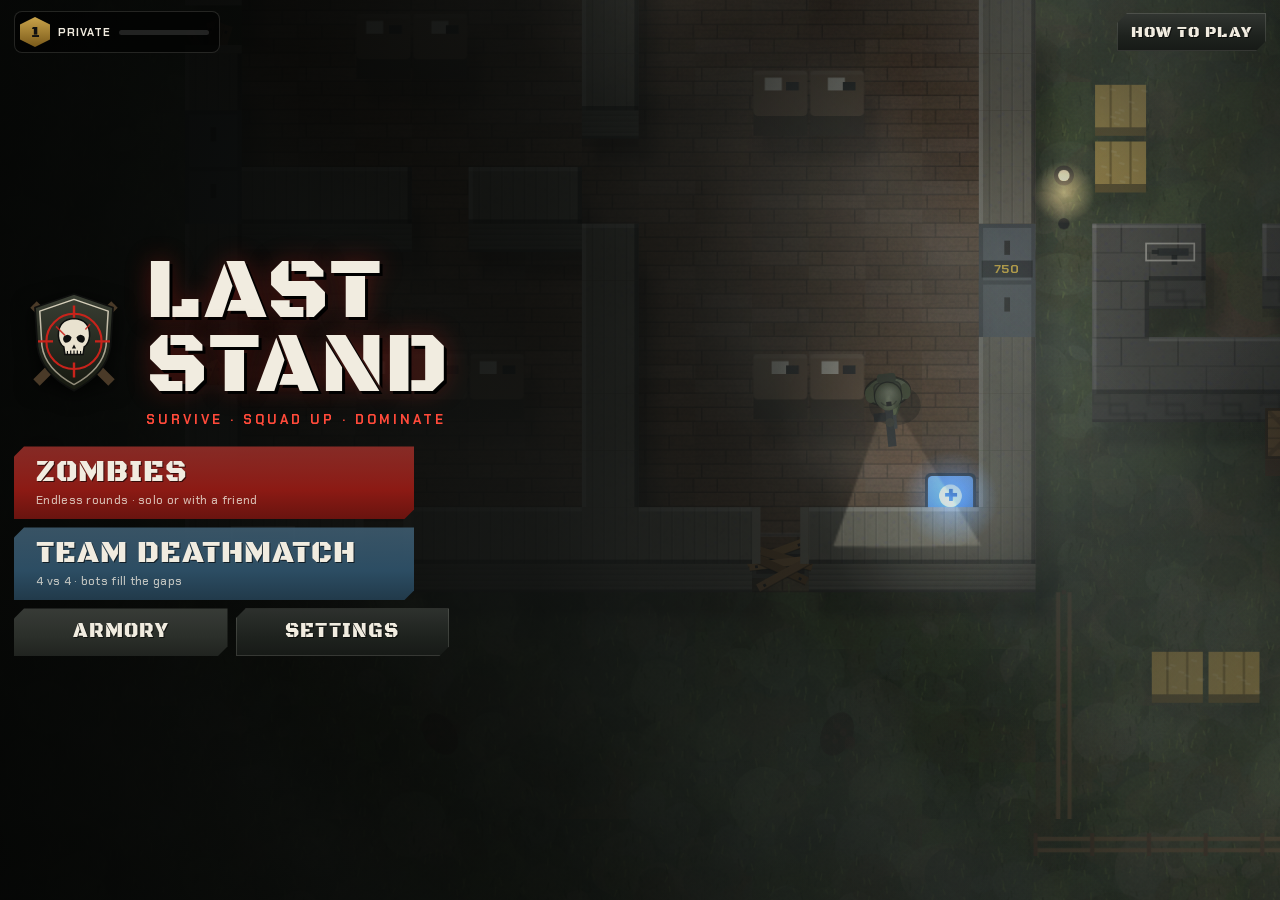
==== commit fb1ba647: "Last Stand release 1: Zombies + Team Deathmatch, 3 maps, bots, 2 players on one screen or online Co-" ====
--- a/index.html
+++ b/index.html
@@ -43,6 +43,7 @@
 .footer .desc { flex: 1; font-size: 12px; color: var(--mute); line-height: 1.35; }
 
 .btn { --c: #2b2f2a; position: relative; border: 0; padding: 0 22px; height: 48px; color: var(--bone); font: 400 20px/1 "Black Ops One", Impact, sans-serif; letter-spacing: 1px; cursor: pointer;
+  background: var(--c);
   background: linear-gradient(180deg, color-mix(in srgb, var(--c) 80%, #fff 8%), var(--c) 60%, color-mix(in srgb, var(--c) 75%, #000)); clip-path: polygon(10px 0, 100% 0, 100% calc(100% - 10px), calc(100% - 10px) 100%, 0 100%, 0 10px);
   text-shadow: 1px 1px 0 rgba(0,0,0,.6); transition: transform .08s, filter .1s; }
 .btn:active { transform: scale(.96); filter: brightness(1.15); }
@@ -167,7 +168,10 @@
 
 /* ---------- portrait / small screens ---------- */
 @media (orientation: portrait) {
-  #scr-title { background: linear-gradient(180deg, rgba(4,5,4,.6) 0%, rgba(4,5,4,.85) 45%, rgba(4,5,4,.92) 100%); }
+  #scr-title { background: linear-gradient(180deg, rgba(4,5,4,.25) 0%, rgba(4,5,4,.7) 45%, rgba(4,5,4,.92) 100%); }
+  .logo { font-size: clamp(40px, 15vw, 86px); }
+  .logo small { letter-spacing: 2px; font-size: clamp(9px, 2.6vw, 13px); }
+  .emblem { width: clamp(64px, 22vw, 120px); }
   .title-wrap { align-items: flex-end; padding-bottom: 6vh; }
   .title-left { max-width: 100%; width: 100%; }
   .menu .btn.big { width: 100%; }
@@ -952,9 +956,11 @@
 const CHAR_SCALE = 1.22; // characters are drawn a little bigger than their collision circle so they read on a phone
 
 /* ---------------- ground bake ---------------- */
+const GS = 1.5;   // baked ground resolution (pixels per world unit)
 function bakeGround(m) {
   const th = m.theme, W = m.pw, H = m.ph;
-  const c = makeCanvas(W, H), g = c.getContext("2d");
+  const c = makeCanvas(W * GS, H * GS), g = c.getContext("2d");
+  g.scale(GS, GS);
   const R = rng(m.id.length * 977 + 13);
   const T = TILE;
   const indoorKinds = { outpost: ["concrete", "concrete", "metalfloor"], downtown: ["checker", "tile", "wood", "tile"], farm: ["wood", "wood", "dirtfloor"] }[m.id] || ["concrete"];
@@ -1165,10 +1171,12 @@
       g.fillStyle = "#ddd8c8"; g.fillRect(6 + R() * 8, 9, 12, 9); g.fillStyle = "#2a2a2a"; g.fillRect(24, 12, 9, 6);
       g.fillStyle = "rgba(255,255,255,.08)"; g.fillRect(1, 4, 38, 3);
     } else if (kind === "booth") {
-      g.fillStyle = "#5a1a1a"; rr(g, 0, 2, 40, 36, 6); g.fill();
-      g.fillStyle = "#9a2a2a"; rr(g, 3, 5, 34, 30, 5); g.fill();
-      g.fillStyle = "#d7d2c4"; rr(g, 9, 10, 22, 20, 3); g.fill();
-      g.fillStyle = "#c33"; g.beginPath(); g.arc(20, 20, 3, 0, TAU); g.fill();
+      // diner booth: red vinyl benches either side of a formica table
+      g.fillStyle = "#3a1414"; g.fillRect(0, top + 2, 40, 36);
+      for (const by of [1, 27]) { g.fillStyle = "#8e2020"; rr(g, 1, by, 38, 11, 4); g.fill(); g.fillStyle = "rgba(255,255,255,.15)"; g.fillRect(4, by + 2, 32, 2); g.strokeStyle = "rgba(0,0,0,.35)"; g.lineWidth = 1; g.beginPath(); g.moveTo(14, by + 1); g.lineTo(14, by + 10); g.moveTo(27, by + 1); g.lineTo(27, by + 10); g.stroke(); }
+      g.fillStyle = "#cfc6b0"; rr(g, 4, 13, 32, 13, 2); g.fill(); g.strokeStyle = "#8a8070"; g.lineWidth = 1; g.stroke();
+      g.fillStyle = "#e8e2d2"; g.beginPath(); g.arc(12, 19.5, 3, 0, TAU); g.fill(); g.beginPath(); g.arc(28, 19.5, 3, 0, TAU); g.fill();
+      g.fillStyle = "#b03020"; g.fillRect(19, 16, 2, 5); g.fillStyle = "#e0c030"; g.fillRect(22, 16, 2, 5);
     } else if (kind === "shelf") {
       g.fillStyle = "#2a2a2c"; g.fillRect(2, top, 36, 38);
       g.fillStyle = "#56565a"; g.fillRect(2, 2, 36, 36);
@@ -1484,98 +1492,110 @@
 let ZSHIRT = ZCLOTH.outpost;
 const ZSKIN = ["#6f7c5e", "#7a8468", "#5f6e58", "#878a70", "#6a645a", "#748068", "#5a6650"];
 const ZHAIR = ["#141210", "#2a1e14", "#4a3e30", "#6a6a62", null, "#1e140c", null];
-function drawZombie(g, z, t, o = {}) {
-  const look = z.look || 0, r = (ZTYPES[z.ztype] && ZTYPES[z.ztype].draw) || z.r;
+/* Zombies are pre-rendered into small animation frames (8 walk frames, attack poses) per look, then drawn rotated.
+   Drawing them from scratch every frame was the slowest part of the game. */
+const ZFRAMES = 8;
+function zombieSprite(type, look, run, frame, atk, moving) {
+  const T = ZTYPES[type], r = T.draw || T.r;
+  const v = type === "walker" ? look % 12 : type === "soldier" ? look % 6 : look % 3;
+  const key = "z" + type + v + (run ? "r" : "w") + (moving ? frame : "i") + "a" + atk + (GRITTY() ? "g" : "") + (ZSHIRT === ZCLOTH.downtown ? "d" : ZSHIRT === ZCLOTH.farm ? "f" : "o");
+  const side = Math.ceil(r * 5);
+  return spr(key, side, side, (g) => {
+    g.translate(side / 2, side / 2);
+    const ph = (frame / ZFRAMES) * TAU;
+    if (type === "hound") houndBody(g, r, ph, moving);
+    else zombieBody(g, type, look, r, ph, moving, run, atk / 2);
+  });
+}
+function zombieBody(g, type, look, r, ph, moving, run, atk) {
   const shirt = ZSHIRT[look % ZSHIRT.length], skin = ZSKIN[(look >> 3) % ZSKIN.length], hair = ZHAIR[(look >> 5) % ZHAIR.length];
-  g.save(); g.translate(z.x, z.y); g.scale(CHAR_SCALE, CHAR_SCALE);
-  // rising out of the ground
-  let rise = 0;
-  if (z.rise > 0 && z.ztype !== "hound") {
-    rise = clamp(z.rise / 1.1, 0, 1);
-    g.fillStyle = "rgba(40,30,20,.7)"; g.beginPath(); g.ellipse(0, 0, r * 1.6, r * 1.2, 0, 0, TAU); g.fill();
-    g.fillStyle = "rgba(70,55,35,.8)"; for (let k = 0; k < 6; k++) { const a = k + look; g.beginPath(); g.arc(Math.cos(a) * r * 1.3, Math.sin(a) * r, 3, 0, TAU); g.fill(); }
-    g.globalAlpha = 1 - rise * 0.6; const s = 1 - rise * 0.5; g.scale(s, s);
-  }
-  if (z.ztype === "hound") { drawHound(g, z, t); g.restore(); return; }
-  g.fillStyle = "rgba(0,0,0,.35)"; g.beginPath(); g.ellipse(4, 6, r * 1.1, r * 0.85, 0, 0, TAU); g.fill();
-  const moving = Math.hypot(z.vx, z.vy) > 15;
-  g.rotate(z.ang);
-  const ph = z.walk;
-  const run = z.speed > 90;
-  if (z.ztype === "exploder") {
-    const pulse = 1 + Math.sin(t * 6 + look) * 0.04 + (z.fuse > 0 ? Math.sin(t * 40) * 0.08 : 0);
-    g.scale(pulse, pulse);
-    g.fillStyle = "#4a5a2a"; g.beginPath(); g.ellipse(0, 0, r * 1.05, r * 1.1, 0, 0, TAU); g.fill();
+  if (type === "exploder") {
+    g.fillStyle = "#4a5a2a"; g.strokeStyle = "rgba(0,0,0,.6)"; g.lineWidth = 1.2; g.beginPath(); g.ellipse(0, 0, r * 1.05, r * 1.1, 0, 0, TAU); g.fill(); g.stroke();
     const gr = g.createRadialGradient(-3, -3, 2, 0, 0, r * 1.1); gr.addColorStop(0, "#a8c050"); gr.addColorStop(1, "rgba(80,100,30,0)");
     g.fillStyle = gr; g.beginPath(); g.ellipse(0, 0, r * 1.0, r * 1.05, 0, 0, TAU); g.fill();
     g.fillStyle = "#c8d860"; for (let k = 0; k < 5; k++) { const a = k * 1.3 + look; g.beginPath(); g.arc(Math.cos(a) * r * 0.6, Math.sin(a) * r * 0.6, 2.2, 0, TAU); g.fill(); }
+    g.fillStyle = "rgba(0,0,0,.6)"; g.beginPath(); g.arc(r * 0.55, 0, r * 0.48, 0, TAU); g.fill();
     g.fillStyle = skin; g.beginPath(); g.arc(r * 0.55, 0, r * 0.42, 0, TAU); g.fill();
-    g.restore(); return;
-  }
-  const big = z.ztype === "brute";
-  // legs
+    return;
+  }
+  const big = type === "brute";
   if (moving) {
     const s = Math.sin(ph) * (run ? 8 : 5) * (big ? 1.4 : 1);
-    g.fillStyle = shade(shirt, -0.4);
+    g.fillStyle = shade(shirt, -0.45);
     g.beginPath(); g.ellipse(s, -r * 0.4, r * 0.45, r * 0.26, 0, 0, TAU); g.fill();
     g.beginPath(); g.ellipse(-s, r * 0.4, r * 0.45, r * 0.26, 0, 0, TAU); g.fill();
   }
-  // arms reaching forward (walkers) or swinging (runners) / attacking
-  const atk = z.atkT > 0 ? 1 - z.atkT / ZTYPES[z.ztype].windup : 0;
+  // arms reaching forward (walkers) or swinging (runners), lunging when attacking
   const reach = run ? 0.4 + Math.sin(ph) * 0.4 : 1;
-  g.fillStyle = big ? skin : shade(skin, -0.05);
-  g.strokeStyle = shade(skin, -0.4); g.lineWidth = 1;
   const armL = r * (0.9 + reach * 0.7 + atk * 0.5);
   for (const side of [-1, 1]) {
-    const sw = run ? Math.sin(ph + (side > 0 ? Math.PI : 0)) * 4 : Math.sin(t * 2 + look + side) * 1.5;
+    const sw = run ? Math.sin(ph + (side > 0 ? Math.PI : 0)) * 4 : Math.sin(ph + look + side) * 1.5;
     g.save(); g.translate(0, side * r * 0.62); g.rotate(-side * (0.08 + atk * 0.25));
+    g.fillStyle = big ? skin : shade(skin, -0.05); g.strokeStyle = "rgba(0,0,0,.55)"; g.lineWidth = 1;
     rr(g, 0, -r * 0.18, armL + sw, r * 0.36, r * 0.18); g.fill(); g.stroke();
-    g.fillStyle = shade(skin, -0.2); g.beginPath(); g.arc(armL + sw, 0, r * 0.22, 0, TAU); g.fill();
+    g.fillStyle = shade(skin, -0.25); g.beginPath(); g.arc(armL + sw, 0, r * 0.22, 0, TAU); g.fill();
+    if (!big) { g.fillStyle = shade(shirt, -0.1); g.fillRect(0, -r * 0.2, r * 0.55, r * 0.4); }
     g.restore();
-    g.fillStyle = big ? skin : shade(skin, -0.05);
   }
   // torso
   const tg = g.createLinearGradient(0, -r, 0, r); tg.addColorStop(0, shade(big ? skin : shirt, 0.08)); tg.addColorStop(1, shade(big ? skin : shirt, -0.35));
   g.fillStyle = tg; g.strokeStyle = "rgba(0,0,0,.7)"; g.lineWidth = 1.2; g.beginPath(); g.ellipse(-1, 0, r * 0.64, r * 1.0, 0, 0, TAU); g.fill(); g.stroke();
-  // torn shirt edge
   g.fillStyle = shade(shirt, -0.45); for (let k = 0; k < 3; k++) { g.beginPath(); g.moveTo(-r * 0.6, -r * 0.5 + k * r * 0.4); g.lineTo(-r * 0.35, -r * 0.35 + k * r * 0.4); g.lineTo(-r * 0.62, -r * 0.2 + k * r * 0.4); g.fill(); }
-  if (big) { g.strokeStyle = "#4a4a4a"; g.lineWidth = 2; g.beginPath(); g.moveTo(-r * 0.5, -r * 0.9); g.lineTo(r * 0.3, r * 0.9); g.stroke(); }
-  if (z.ztype === "soldier") { g.fillStyle = "#3a4130"; rr(g, -r * 0.5, -r * 0.6, r * 0.9, r * 1.2, 3); g.fill(); }
-  // torn clothes, stains
+  if (big) { g.strokeStyle = "#4a4a4a"; g.lineWidth = 2; g.beginPath(); g.moveTo(-r * 0.5, -r * 0.9); g.lineTo(r * 0.3, r * 0.9); g.stroke(); g.fillStyle = "rgba(90,20,20,.4)"; g.beginPath(); g.arc(-r * 0.1, r * 0.3, r * 0.2, 0, TAU); g.fill(); }
+  if (type === "soldier") { g.fillStyle = "#3a4130"; rr(g, -r * 0.5, -r * 0.6, r * 0.9, r * 1.2, 3); g.fill(); g.fillStyle = "#2c3324"; g.fillRect(-r * 0.2, -r * 0.5, 3, 3); g.fillRect(-r * 0.2, r * 0.25, 3, 3); }
   g.fillStyle = "rgba(0,0,0,.25)"; g.beginPath(); g.arc(-r * 0.2, r * 0.35, r * 0.22, 0, TAU); g.fill();
-  if (GRITTY()) { g.fillStyle = "rgba(110,10,10,.6)"; g.beginPath(); g.arc(r * 0.1, -r * 0.3, r * 0.25, 0, TAU); g.fill(); g.beginPath(); g.arc(-r * 0.3, r * 0.1, r * 0.15, 0, TAU); g.fill(); }
+  if (GRITTY()) { g.fillStyle = "rgba(110,10,10,.65)"; g.beginPath(); g.arc(r * 0.1, -r * 0.3, r * 0.25, 0, TAU); g.fill(); g.beginPath(); g.arc(-r * 0.3, r * 0.1, r * 0.15, 0, TAU); g.fill(); g.fillStyle = "rgba(220,200,180,.5)"; g.fillRect(r * 0.05, -r * 0.42, r * 0.18, 1.2); g.fillRect(r * 0.05, -r * 0.3, r * 0.18, 1.2); }
   // head
-  const hr = r * (big ? 0.42 : 0.48);
-  const hx = run ? r * 0.25 : r * 0.12;
+  const hr = r * (big ? 0.42 : 0.48), hx = run ? r * 0.25 : r * 0.12;
   g.fillStyle = "rgba(0,0,0,.6)"; g.beginPath(); g.arc(hx, 0, hr * 1.15, 0, TAU); g.fill();
   g.fillStyle = skin; g.beginPath(); g.arc(hx, 0, hr, 0, TAU); g.fill();
-  if (z.ztype === "soldier") { g.fillStyle = "#3d4530"; g.beginPath(); g.arc(hx - 1, 0, hr * 1.08, Math.PI * 0.45, Math.PI * 1.55); g.fill(); }
+  if (type === "soldier") { g.fillStyle = "#3d4530"; g.beginPath(); g.arc(hx - 1, 0, hr * 1.08, Math.PI * 0.45, Math.PI * 1.55); g.fill(); }
   else if (hair) { g.fillStyle = hair; g.beginPath(); g.arc(hx - 1.5, 0, hr * 0.92, Math.PI * 0.55, Math.PI * 1.45); g.fill(); }
-  g.fillStyle = "rgba(20,10,10,.55)"; g.beginPath(); g.arc(hx + hr * 0.45, -hr * 0.38, hr * 0.24, 0, TAU); g.fill(); g.beginPath(); g.arc(hx + hr * 0.45, hr * 0.38, hr * 0.24, 0, TAU); g.fill();
-  if (z.flash > 0) { g.globalCompositeOperation = "lighter"; g.fillStyle = "rgba(255,255,255,.35)"; g.beginPath(); g.ellipse(0, 0, r, r, 0, 0, TAU); g.fill(); }
-  g.restore();
-  // eye positions (for the glow pass)
-  const S = CHAR_SCALE, ex = z.x + Math.cos(z.ang) * (hx + hr * 0.45) * S, ey = z.y + Math.sin(z.ang) * (hx + hr * 0.45) * S;
-  z.eyes = [ex + Math.cos(z.ang - Math.PI / 2) * hr * 0.38 * S, ey + Math.sin(z.ang - Math.PI / 2) * hr * 0.38 * S, ex + Math.cos(z.ang + Math.PI / 2) * hr * 0.38 * S, ey + Math.sin(z.ang + Math.PI / 2) * hr * 0.38 * S];
-}
-
-function drawHound(g, z, t) {
-  const r = z.r;
-  g.fillStyle = "rgba(0,0,0,.35)"; g.beginPath(); g.ellipse(3, 5, r * 1.6, r * 0.8, z.ang, 0, TAU); g.fill();
-  g.rotate(z.ang);
-  const ph = z.walk * 1.6, s = Math.sin(ph) * 6;
+  g.fillStyle = "rgba(20,10,10,.6)"; g.beginPath(); g.arc(hx + hr * 0.45, -hr * 0.38, hr * 0.24, 0, TAU); g.fill(); g.beginPath(); g.arc(hx + hr * 0.45, hr * 0.38, hr * 0.24, 0, TAU); g.fill();
+}
+function houndBody(g, r, ph, moving) {
+  const s = moving ? Math.sin(ph) * 6 : 0;
   g.fillStyle = "#1a0e0c";
   for (const [x, y, k] of [[r * 0.9, -r * 0.55, 1], [r * 0.9, r * 0.55, -1], [-r * 0.9, -r * 0.55, -1], [-r * 0.9, r * 0.55, 1]]) { g.beginPath(); g.ellipse(x + s * k, y, 4, 2.5, 0, 0, TAU); g.fill(); }
   const gr = g.createLinearGradient(-r * 1.4, 0, r * 1.4, 0); gr.addColorStop(0, "#2a1210"); gr.addColorStop(1, "#4a1a14");
-  g.fillStyle = gr; g.beginPath(); g.ellipse(0, 0, r * 1.45, r * 0.62, 0, 0, TAU); g.fill();
-  g.fillStyle = "#5a1e16"; g.beginPath(); g.moveTo(-r * 1.4, 0); g.lineTo(-r * 2.2, Math.sin(t * 9) * 3); g.lineTo(-r * 1.3, 2); g.fill();
+  g.fillStyle = gr; g.strokeStyle = "rgba(0,0,0,.6)"; g.lineWidth = 1; g.beginPath(); g.ellipse(0, 0, r * 1.45, r * 0.62, 0, 0, TAU); g.fill(); g.stroke();
+  g.fillStyle = "#5a1e16"; g.beginPath(); g.moveTo(-r * 1.4, 0); g.lineTo(-r * 2.1, Math.sin(ph * 2) * 3); g.lineTo(-r * 1.3, 2); g.fill();
   g.fillStyle = "#3a1410"; g.beginPath(); g.ellipse(r * 1.45, 0, r * 0.62, r * 0.48, 0, 0, TAU); g.fill();
   g.beginPath(); g.moveTo(r * 1.2, -r * 0.45); g.lineTo(r * 1.0, -r * 0.85); g.lineTo(r * 1.5, -r * 0.4); g.fill();
   g.beginPath(); g.moveTo(r * 1.2, r * 0.45); g.lineTo(r * 1.0, r * 0.85); g.lineTo(r * 1.5, r * 0.4); g.fill();
-  g.fillStyle = "#ff6a2a"; for (let k = 0; k < 4; k++) { g.globalAlpha = 0.3 + Math.random() * 0.3; g.beginPath(); g.arc((Math.random() - 0.5) * r * 2, (Math.random() - 0.5) * r, 1.5, 0, TAU); g.fill(); }
-  g.globalAlpha = 1;
-  const S = CHAR_SCALE;
-  z.eyes = [z.x + (Math.cos(z.ang) * r * 1.75 + Math.cos(z.ang - 1.57) * 3) * S, z.y + (Math.sin(z.ang) * r * 1.75 + Math.sin(z.ang - 1.57) * 3) * S, z.x + (Math.cos(z.ang) * r * 1.75 + Math.cos(z.ang + 1.57) * 3) * S, z.y + (Math.sin(z.ang) * r * 1.75 + Math.sin(z.ang + 1.57) * 3) * S];
+}
+
+function drawZombie(g, z, t) {
+  const T = ZTYPES[z.ztype], look = z.look || 0, r = T.draw || T.r, S = CHAR_SCALE;
+  const moving = Math.hypot(z.vx, z.vy) > 15, run = z.speed > 90;
+  const atk = z.atkT > 0 ? Math.min(2, 1 + Math.floor((1 - z.atkT / T.windup) * 2)) : 0;
+  const frame = ((Math.floor((((z.walk % TAU) + TAU) % TAU) / TAU * ZFRAMES)) % ZFRAMES + ZFRAMES) % ZFRAMES;
+  const sp = zombieSprite(z.ztype, look, run, atk ? 0 : frame, atk, moving && !atk);
+  g.save(); g.translate(z.x, z.y);
+  let k = S;
+  if (z.rise > 0 && z.ztype !== "hound") {
+    // climbing out of the ground
+    const rise = clamp(z.rise / 1.1, 0, 1);
+    g.fillStyle = "rgba(40,30,20,.7)"; g.beginPath(); g.ellipse(0, 0, r * 1.9, r * 1.4, 0, 0, TAU); g.fill();
+    g.fillStyle = "rgba(70,55,35,.8)"; for (let n = 0; n < 6; n++) { const a = n + look; g.beginPath(); g.arc(Math.cos(a) * r * 1.5, Math.sin(a) * r * 1.2, 3, 0, TAU); g.fill(); }
+    g.globalAlpha = 1 - rise * 0.6; k *= 1 - rise * 0.5;
+  } else {
+    g.fillStyle = "rgba(0,0,0,.35)"; g.beginPath(); g.ellipse(4, 6, r * 1.3, r, 0, 0, TAU); g.fill();
+  }
+  if (z.ztype === "exploder") k *= 1 + Math.sin(t * 6 + look) * 0.04 + (z.fuse > 0 ? Math.sin(t * 40) * 0.08 : 0);
+  g.rotate(z.ang);
+  const w = sp.w * k;
+  g.drawImage(sp, -w / 2, -w / 2, w, w);
+  if (z.flash > 0) { g.globalCompositeOperation = "lighter"; g.globalAlpha = 0.45; g.drawImage(sp, -w / 2, -w / 2, w, w); }
+  g.restore();
+  // eye positions (for the glow pass)
+  if (z.ztype === "hound") {
+    z.eyes = [z.x + (Math.cos(z.ang) * r * 1.75 + Math.cos(z.ang - 1.57) * 3) * S, z.y + (Math.sin(z.ang) * r * 1.75 + Math.sin(z.ang - 1.57) * 3) * S, z.x + (Math.cos(z.ang) * r * 1.75 + Math.cos(z.ang + 1.57) * 3) * S, z.y + (Math.sin(z.ang) * r * 1.75 + Math.sin(z.ang + 1.57) * 3) * S];
+  } else {
+    const big = z.ztype === "brute", hr = r * (big ? 0.42 : 0.48), hx = z.ztype === "exploder" ? r * 0.55 : run ? r * 0.25 : r * 0.12;
+    const ex = z.x + Math.cos(z.ang) * (hx + hr * 0.45) * S, ey = z.y + Math.sin(z.ang) * (hx + hr * 0.45) * S;
+    z.eyes = [ex + Math.cos(z.ang - Math.PI / 2) * hr * 0.38 * S, ey + Math.sin(z.ang - Math.PI / 2) * hr * 0.38 * S, ex + Math.cos(z.ang + Math.PI / 2) * hr * 0.38 * S, ey + Math.sin(z.ang + Math.PI / 2) * hr * 0.38 * S];
+  }
 }
 
 /* bodies on the ground (gritty style; in standard style zombies crumble to ash instead) */
@@ -3350,8 +3370,6 @@
   R.parts = []; R.corpses = []; R.tracers = []; R.flashes = []; R.booms = []; R.arcs = []; R.pops = []; R.toasts = []; R.feed = []; R.announce = null; R.lightning = 0; R.hit = [0, 0]; R.kill = [0, 0];
   R.dmgDir = [[], []]; R.hurtFlash = [0, 0]; R.cams = [null, null]; R.boxSpin = 0; R.powerT = 0; R.rainT = 0;
   ZSHIRT = ZCLOTH[m.id] || ZCLOTH.outpost;
-  R.ground = bakeGround(m);
-  R.gctx = R.ground.getContext("2d");
   // wall look per tile: buildings get a style from their room, the outer walls their own
   R.wallStyle = new Array(m.N);
   for (let y = 0; y < m.H; y++) for (let x = 0; x < m.W; x++) {
@@ -3373,6 +3391,10 @@
   m.vehicles.forEach((v, k) => { for (const [x, y] of v.tiles) R.vehAt[y * m.W + x] = k; });
   R.lowAt = new Int16Array(m.N).fill(-1);
   m.lows.forEach((v, k) => { if (v.tiles) for (const [x, y] of v.tiles) R.lowAt[y * m.W + x] = k; });
+  // ground + everything that never changes (walls' faces, crates, cars, fences, sandbags, tree trunks) baked once
+  R.ground = bakeGround(m);
+  R.gctx = R.ground.getContext("2d");
+  drawPropsBase(R.gctx, G, 0, 0, m.W - 1, m.H - 1, 0, true);
 }
 
 function wallPattern(style, col) {
@@ -3444,6 +3466,7 @@
   for (const p of ps) { tx += p.x + Math.cos(p.ang) * (p.alive && !p.down ? 55 : 0); ty += p.y + Math.sin(p.ang) * (p.alive && !p.down ? 40 : 0); }
   tx /= ps.length; ty /= ps.length;
   let zoom = viewZoom(V.w, V.h);
+  if (V.demo) { zoom *= 1.05; if (V.w > V.h) tx -= (V.w * 0.2) / zoom; else ty -= (V.h * 0.22) / zoom; }
   if (ps.length > 1) {
     const dx = Math.abs(ps[0].x - ps[1].x) + 260, dy = Math.abs(ps[0].y - ps[1].y) + 220;
     zoom = Math.min(zoom, V.w / dx, V.h / dy);
@@ -3489,7 +3512,7 @@
   V.wr = [wx0, wy0, wx1, wy1];
   // ground
   const sx = clamp(wx0, 0, m.pw), sy = clamp(wy0, 0, m.ph), sw = clamp(wx1, 0, m.pw) - sx, shh = clamp(wy1, 0, m.ph) - sy;
-  if (sw > 0 && shh > 0) ctx.drawImage(R.ground, sx, sy, sw, shh, sx, sy, sw, shh);
+  if (sw > 0 && shh > 0) ctx.drawImage(R.ground, sx * GS, sy * GS, sw * GS, shh * GS, sx, sy, sw, shh);
   const tx0 = Math.max(0, Math.floor(wx0 / TILE)), ty0 = Math.max(0, Math.floor(wy0 / TILE)), tx1 = Math.min(m.W - 1, Math.floor(wx1 / TILE)), ty1 = Math.min(m.H - 1, Math.floor(wy1 / TILE) + 1);
   drawPropsBase(ctx, G, tx0, ty0, tx1, ty1, t);
   // things on the floor
@@ -3537,15 +3560,19 @@
 function playerColor(G, a) { return a.pidx === 1 || (a.netId === 1) ? "#ffb12a" : "#4ad4ff"; }
 
 /* ---------------- props: base pass (under actors) ---------------- */
-function drawPropsBase(g, G, tx0, ty0, tx1, ty1, t) {
+/* staticPass = baked once into the ground image; otherwise only the things that change (doors, windows, barrels,
+   box, perks, Forge, power switch) are drawn each frame. */
+function drawPropsBase(g, G, tx0, ty0, tx1, ty1, t, staticPass) {
   const m = G.map, T = TILE, W = m.W;
   const drawnVeh = new Set(), drawnLow = new Set();
   for (let y = ty0; y <= ty1; y++) for (let x = tx0; x <= tx1; x++) {
     const i = y * W + x, tl = m.tile[i], x0 = x * T, y0 = y * T, c = m.ch[i];
+    const dyn = tl === T_WINDOW || tl === T_DOOR || tl === T_BARREL || (tl === T_HIGH && (c === "P" || c === "B" || c === "F" || c === "S"));
+    if (dyn === !!staticPass) continue;
     switch (tl) {
       case T_WALL: {
-        // the front face shows if the tile below isn't a wall
-        if (y + 1 < m.H && m.tile[i + W] !== T_WALL && m.tile[i + W] !== T_WINDOW && !(m.tile[i + W] === T_DOOR && !doorOpen(m, i + W))) {
+        // the front face shows if the tile below isn't a wall (a closed door covers it with its own block)
+        if (y + 1 < m.H && m.tile[i + W] !== T_WALL && m.tile[i + W] !== T_WINDOW) {
           const st = R.wallStyle[i] || m.theme.perim;
           g.fillStyle = wallPattern(st[0], shade(st[1], -0.3)); g.fillRect(x0, y0 + T - WH, T, WH);
           g.fillStyle = "rgba(0,0,0,.35)"; g.fillRect(x0, y0 + T - 2, T, 2);
@@ -3572,7 +3599,7 @@
       case T_TREE: g.fillStyle = "#3a2a1c"; g.beginPath(); g.arc(x0 + 20, y0 + 22, 7, 0, TAU); g.fill(); break;
       case T_BARREL: { const b = m.barrels[m.barrelAt[i]]; g.drawImage(barrelSprite(!b.alive), x0 + 4, y0 + 2, 32, 32); break; }
     }
-    if (c === "L") { g.fillStyle = "#1a1a1a"; g.beginPath(); g.arc(x0 + 20, y0 + 20, 4, 0, TAU); g.fill(); }
+    if (c === "L" && staticPass) { g.fillStyle = "#1a1a1a"; g.beginPath(); g.arc(x0 + 20, y0 + 20, 4, 0, TAU); g.fill(); }
   }
 }
 
@@ -3664,6 +3691,10 @@
 function drawDoorBase(g, G, i, x0, y0, t) {
   const m = G.map, d = m.doors[m.obj[i]];
   if (d.style === "debris") {
+    g.drawImage(debrisSprite(i), x0, y0, 40, 40);
+    return;
+  }
+  if (false) {
     const R0 = rng(i * 13);
     g.fillStyle = "#2c2824"; g.fillRect(x0 + 2, y0 + 4, 36, 34);
     for (let k = 0; k < 7; k++) {
@@ -3688,6 +3719,22 @@
     g.fillStyle = "#ffcc00"; for (let k = 0; k < 5; k++) { g.save(); g.beginPath(); g.rect(x0 + 3, y0 + 26, 34, 6); g.clip(); g.translate(x0 + k * 10, y0 + 26); g.rotate(0.6); g.fillRect(0, -2, 5, 14); g.restore(); }
     g.fillStyle = "#222"; g.fillRect(x0 + 18, y0 - WH + 12, 4, 10);
   }
+}
+
+function debrisSprite(i) {
+  return spr("debris" + i, 40, 40, (g) => {
+    const R0 = rng(i * 13);
+    g.fillStyle = "#2c2824"; g.fillRect(2, 4, 36, 34);
+    for (let k = 0; k < 7; k++) {
+      g.save(); g.translate(6 + R0() * 28, 6 + R0() * 28); g.rotate(R0() * 3);
+      const kk = R0();
+      g.fillStyle = kk < 0.35 ? "#6b4c2a" : kk < 0.6 ? "#555a5e" : kk < 0.8 ? "#1a1a1a" : "#7a2a22";
+      if (kk >= 0.6 && kk < 0.8) { g.beginPath(); g.arc(0, 0, 7, 0, TAU); g.fill(); g.fillStyle = "#333"; g.beginPath(); g.arc(0, 0, 3, 0, TAU); g.fill(); }
+      else g.fillRect(-10, -3, 20, 6);
+      g.restore();
+    }
+    g.fillStyle = "#ffcc00"; g.fillRect(6, 16, 28, 4); g.fillStyle = "#111"; for (let k = 0; k < 4; k++) g.fillRect(8 + k * 7, 16, 3, 4);
+  });
 }
 
 function drawBoxSpot(g, G, x, y, t) {
@@ -3970,9 +4017,9 @@
     if (z.x < V.wr[0] || z.x > V.wr[2] || z.y < V.wr[1] || z.y > V.wr[3]) continue;
     const col = z.ztype === "hound" ? "255,90,30" : z.ztype === "brute" ? "255,40,40" : "255,200,60";
     for (let k = 0; k < 4; k += 2) {
-      const grd = g.createRadialGradient(z.eyes[k], z.eyes[k + 1], 0, z.eyes[k], z.eyes[k + 1], 5);
-      grd.addColorStop(0, `rgba(${col},.95)`); grd.addColorStop(1, `rgba(${col},0)`);
-      g.fillStyle = grd; g.beginPath(); g.arc(z.eyes[k], z.eyes[k + 1], 5, 0, TAU); g.fill();
+      const grd = g.createRadialGradient(z.eyes[k], z.eyes[k + 1], 0, z.eyes[k], z.eyes[k + 1], 3.2);
+      grd.addColorStop(0, `rgba(${col},.9)`); grd.addColorStop(0.5, `rgba(${col},.35)`); grd.addColorStop(1, `rgba(${col},0)`);
+      g.fillStyle = grd; g.beginPath(); g.arc(z.eyes[k], z.eyes[k + 1], 3.2, 0, TAU); g.fill();
     }
   }
   // perk machines + forge + box beam
@@ -4381,7 +4428,11 @@
     const sp = 5 + curDef(me).spread * 60 + me.spreadAdd * 80;
     ctx.beginPath(); ctx.moveTo(mx - sp - 6, my); ctx.lineTo(mx - sp, my); ctx.moveTo(mx + sp, my); ctx.lineTo(mx + sp + 6, my); ctx.moveTo(mx, my - sp - 6); ctx.lineTo(mx, my - sp); ctx.moveTo(mx, my + sp); ctx.lineTo(mx, my + sp + 6); ctx.stroke();
   }
-  if (G.mode === "tdm") { drawMinimap(ctx, G, V, me, Rr, T + (SAFE.t ? 0 : 0), t); drawFeed(ctx, G, V, Rr, t); }
+  if (G.mode === "tdm") {
+    const leftSide = V.x0 === 0 && V.w < CW - 1;
+    drawMinimap(ctx, G, V, me, leftSide ? L + clamp(V.w * 0.2, 100, 168) : Rr, T, t, leftSide);
+    drawFeed(ctx, G, V, leftSide ? L + 230 : Rr, t, leftSide);
+  }
 }
 
 function drawWeaponPanel(ctx, G, V, p, k, t) {
@@ -4390,8 +4441,10 @@
   const slot = curSlot(p), d = wdef(slot);
   const two = V.players.length > 1;
   const w = two ? 150 : 190, h = 46;
-  const cx = two ? V.x0 + V.w * (k ? 0.75 : 0.25) : V.x0 + V.w / 2;
-  const y = V.y0 + V.h - h - 8 - SAFE.b;
+  let cx = two ? V.x0 + V.w * (k ? 0.75 : 0.25) : V.x0 + V.w / 2;
+  let y = V.y0 + V.h - h - 8 - SAFE.b;
+  // narrow screens (phone upright, split screen): the thumbs need the bottom, so the gun panel goes up top
+  if (IS_TOUCH && !two && V.w < 600) { cx = V.x0 + V.w - w / 2 - 10 - (V.x0 + V.w >= CW - 1 ? SAFE.r : 0); y = V.y0 + 10 + SAFE.t + (V.x0 + V.w >= CW - 1 ? 34 : 0) + (G.mode === "tdm" ? (V.mmBottom || 120) - SAFE.t : 0); }
   const x = cx - w / 2;
   p.hudBox = { x, y, w, h };       // tap the panel to swap weapons
   hudPanel(ctx, x, y, w, h, 0.6);
@@ -4442,10 +4495,10 @@
   }
   G._mini = c; return c;
 }
-function drawMinimap(ctx, G, V, me, right, top, t) {
+function drawMinimap(ctx, G, V, me, right, top, t, leftSide) {
   const m = G.map, mc = minimapCanvas(G);
   const w = clamp(V.w * 0.2, 100, 168), h = w * (m.H / m.W);
-  const x = right - w - (V.x0 + V.w >= CW - 1 && IS_TOUCH ? 34 : 0), y = top;
+  const x = right - w - (!leftSide && V.x0 + V.w >= CW - 1 && IS_TOUCH ? 34 : 0), y = top;
   ctx.save(); ctx.globalAlpha = 0.9; ctx.drawImage(mc, x, y, w, h); ctx.restore();
   ctx.strokeStyle = "rgba(241,236,224,.35)"; ctx.lineWidth = 1; ctx.strokeRect(x, y, w, h);
   const sx = w / m.pw, sy = h / m.ph;
@@ -4462,7 +4515,7 @@
   if (G.t.recon[me.team] > 0) { ctx.font = `700 9px ${FONT_UI}`; ctx.fillStyle = "#7affb4"; ctx.textAlign = "right"; ctx.fillText("RECON " + Math.ceil(G.t.recon[me.team]) + "s", x + w, y + h + 11); }
   V.mmBottom = y + h + 14;
 }
-function drawFeed(ctx, G, V, right, t) {
+function drawFeed(ctx, G, V, right, t, leftSide) {
   let y = (V.mmBottom || 100) + 10;
   ctx.font = `600 10px ${FONT_UI}`; ctx.textAlign = "right";
   for (const f of R.feed) {
@@ -4470,8 +4523,9 @@
     ctx.globalAlpha = Math.min(1, f.life);
     const txt = (e.a ? e.a + "  " : "") + "[" + e.w + (e.crit ? " ✛" : "") + "]  " + e.v;
     const w = ctx.measureText(txt).width + 12;
-    hudPanel(ctx, right - w - (IS_TOUCH && V.x0 + V.w >= CW - 1 ? 34 : 0), y - 11, w, 15, 0.45);
-    let x = right - 6 - (IS_TOUCH && V.x0 + V.w >= CW - 1 ? 34 : 0);
+    const pad = !leftSide && IS_TOUCH && V.x0 + V.w >= CW - 1 ? 34 : 0;
+    hudPanel(ctx, right - w - pad, y - 11, w, 15, 0.45);
+    let x = right - 6 - pad;
     ctx.fillStyle = e.vt >= 0 ? TEAM_COL[e.vt] : "#fff"; ctx.fillText(e.v, x, y); x -= ctx.measureText(e.v).width;
     const mid = "  [" + e.w + (e.crit ? " ✛" : "") + "]  ";
     ctx.fillStyle = "rgba(241,236,224,.7)"; ctx.fillText(mid, x, y); x -= ctx.measureText(mid).width;
@@ -5267,6 +5321,7 @@
   if (G.cfg.split && locals.length > 1) App.views = [{ x0: 0, y0: 0, w: CW / 2, h: CH, players: [locals[0]] }, { x0: CW / 2, y0: 0, w: CW / 2, h: CH, players: [locals[1]] }];
   else App.views = [{ x0: 0, y0: 0, w: CW, h: CH, players: locals }];
   Input.me = locals;
+  Input.view0 = App.views[0];
   Input.n = locals.length;
   G.leashLen = 620;
 }
@@ -5439,7 +5494,7 @@
   G.z.power = true;
   initRender(G);
   App.demo = G;
-  App.demoViews = [{ x0: 0, y0: 0, w: CW, h: CH, players: [bot] }];
+  App.demoViews = [{ x0: 0, y0: 0, w: CW, h: CH, players: [bot], demo: true }];
 }
 function stopDemo() { App.demo = null; }
 
@@ -5479,7 +5534,7 @@
 ];
 // ============================================
 
-const BUILD_ID = "last-stand-806e36c23b";            // stamped by tools/build.py; matches version.json of this build
+const BUILD_ID = "last-stand-9f19b93bde";            // stamped by tools/build.py; matches version.json of this build
 const VERSION_KEY = "ls-version", BACKUP_INFO_KEY = "ls-backup";
 const Upd = { ready: false };
 
@@ -5644,6 +5699,7 @@
     perf.acc = 0; perf.n = 0;
   }
   const G = App.match;
+  canvas.style.cursor = G && !IS_TOUCH && Input.mouse.on ? "none" : "";
   if (G) {
     const locals = Input.me || [];
     const guest = G.net && G.net.role === "guest", host = G.net && G.net.role === "host";
